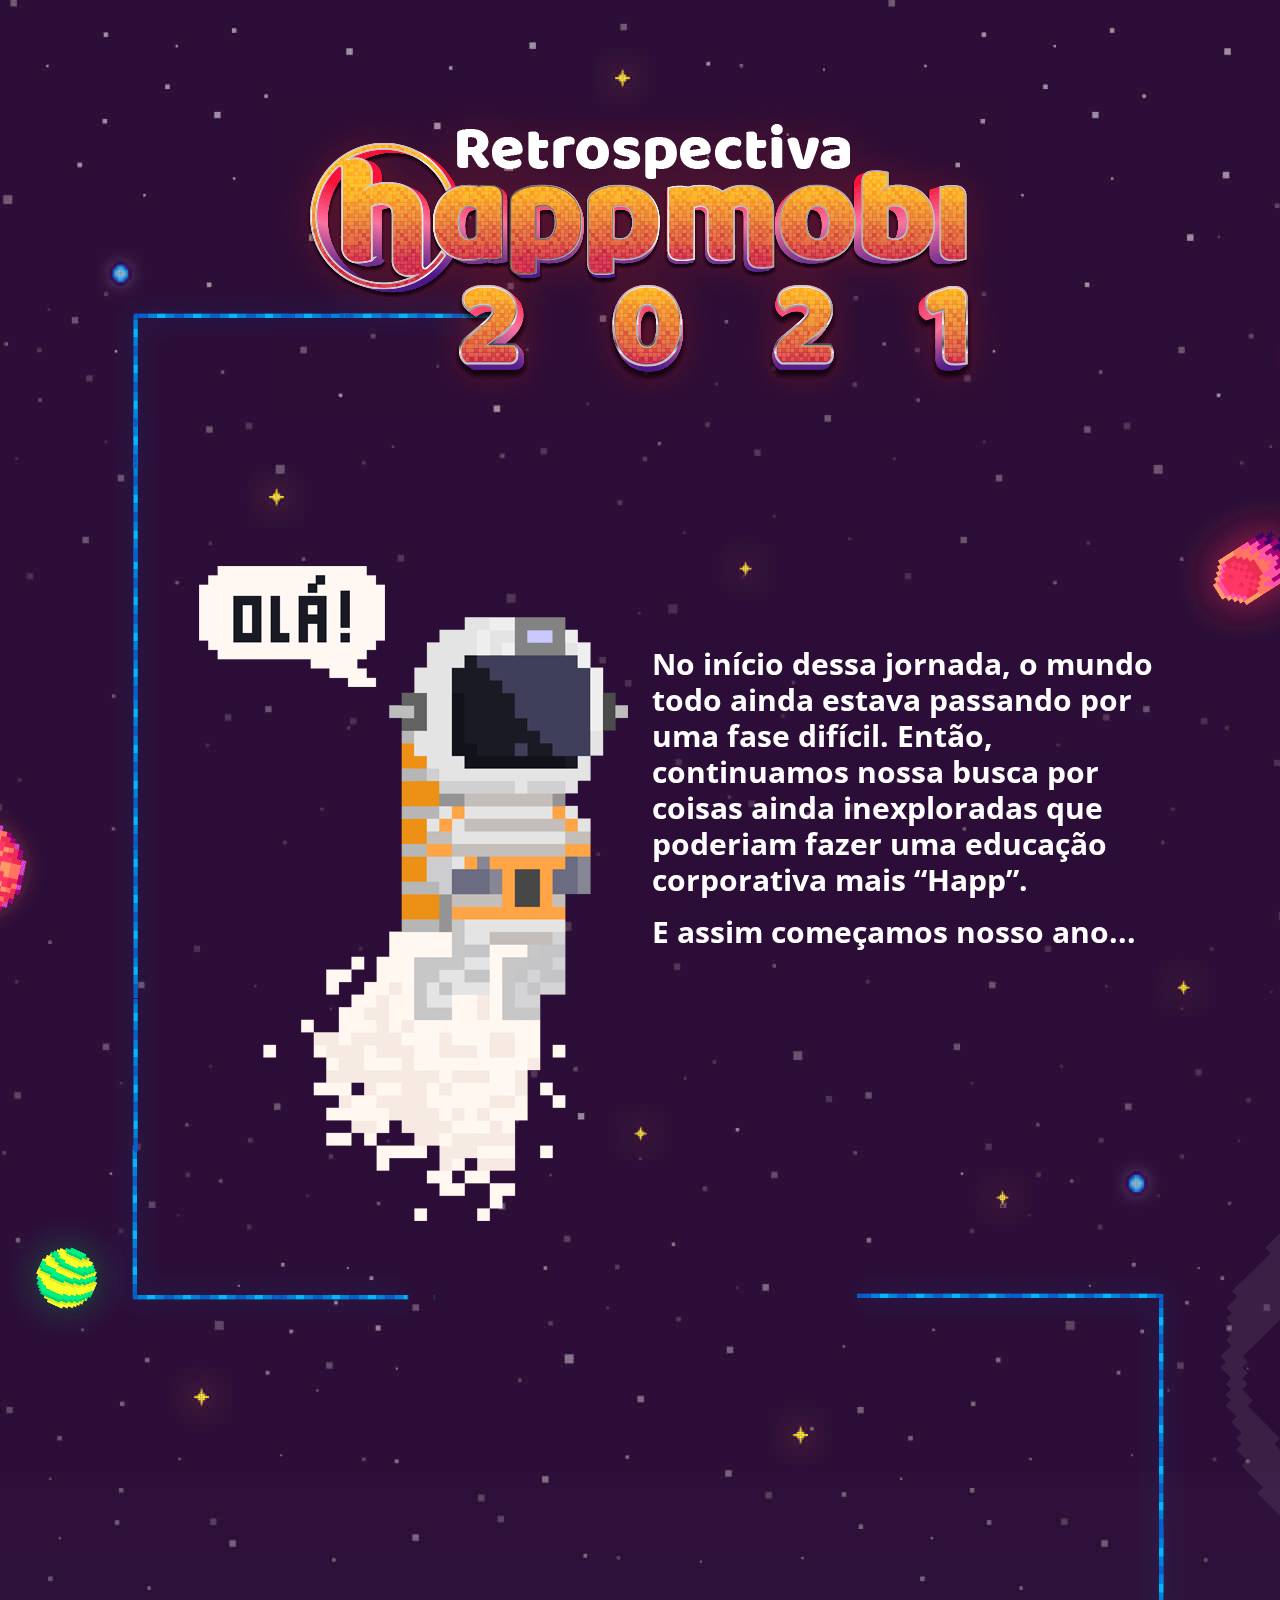
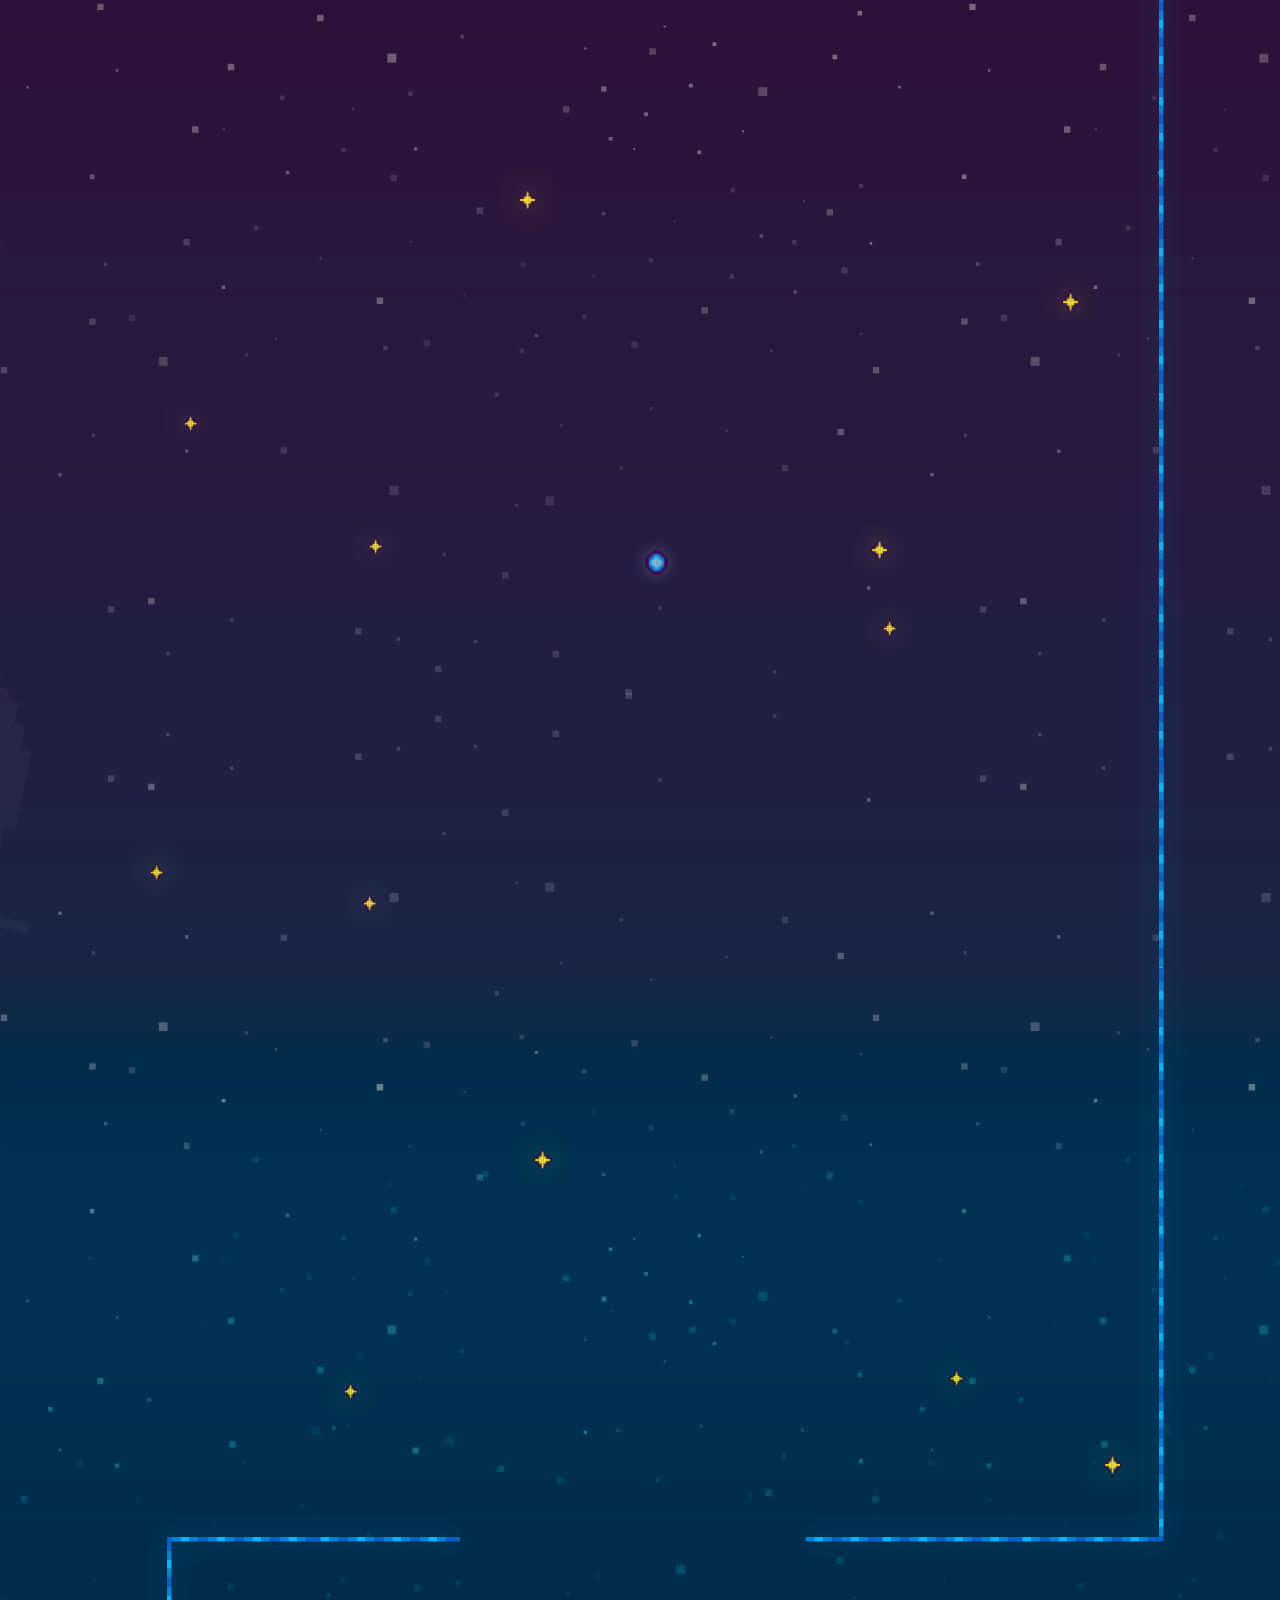
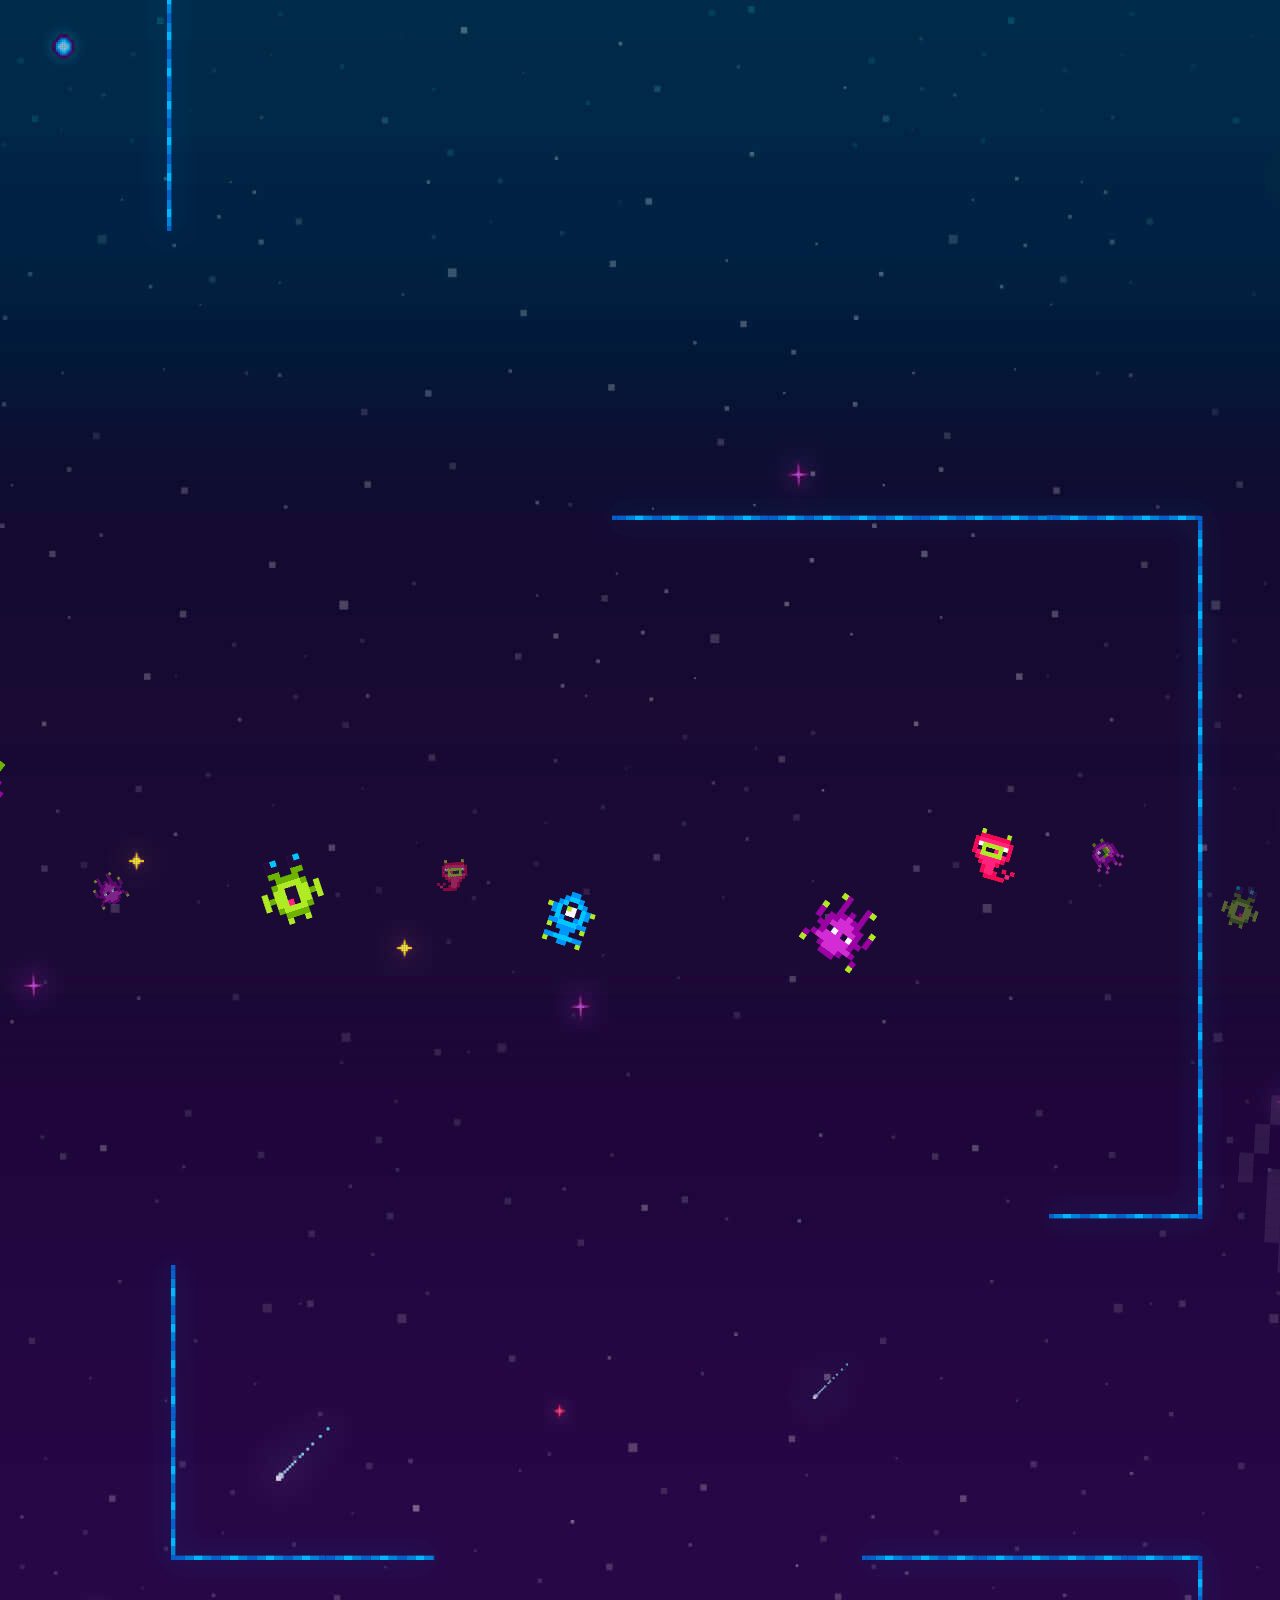
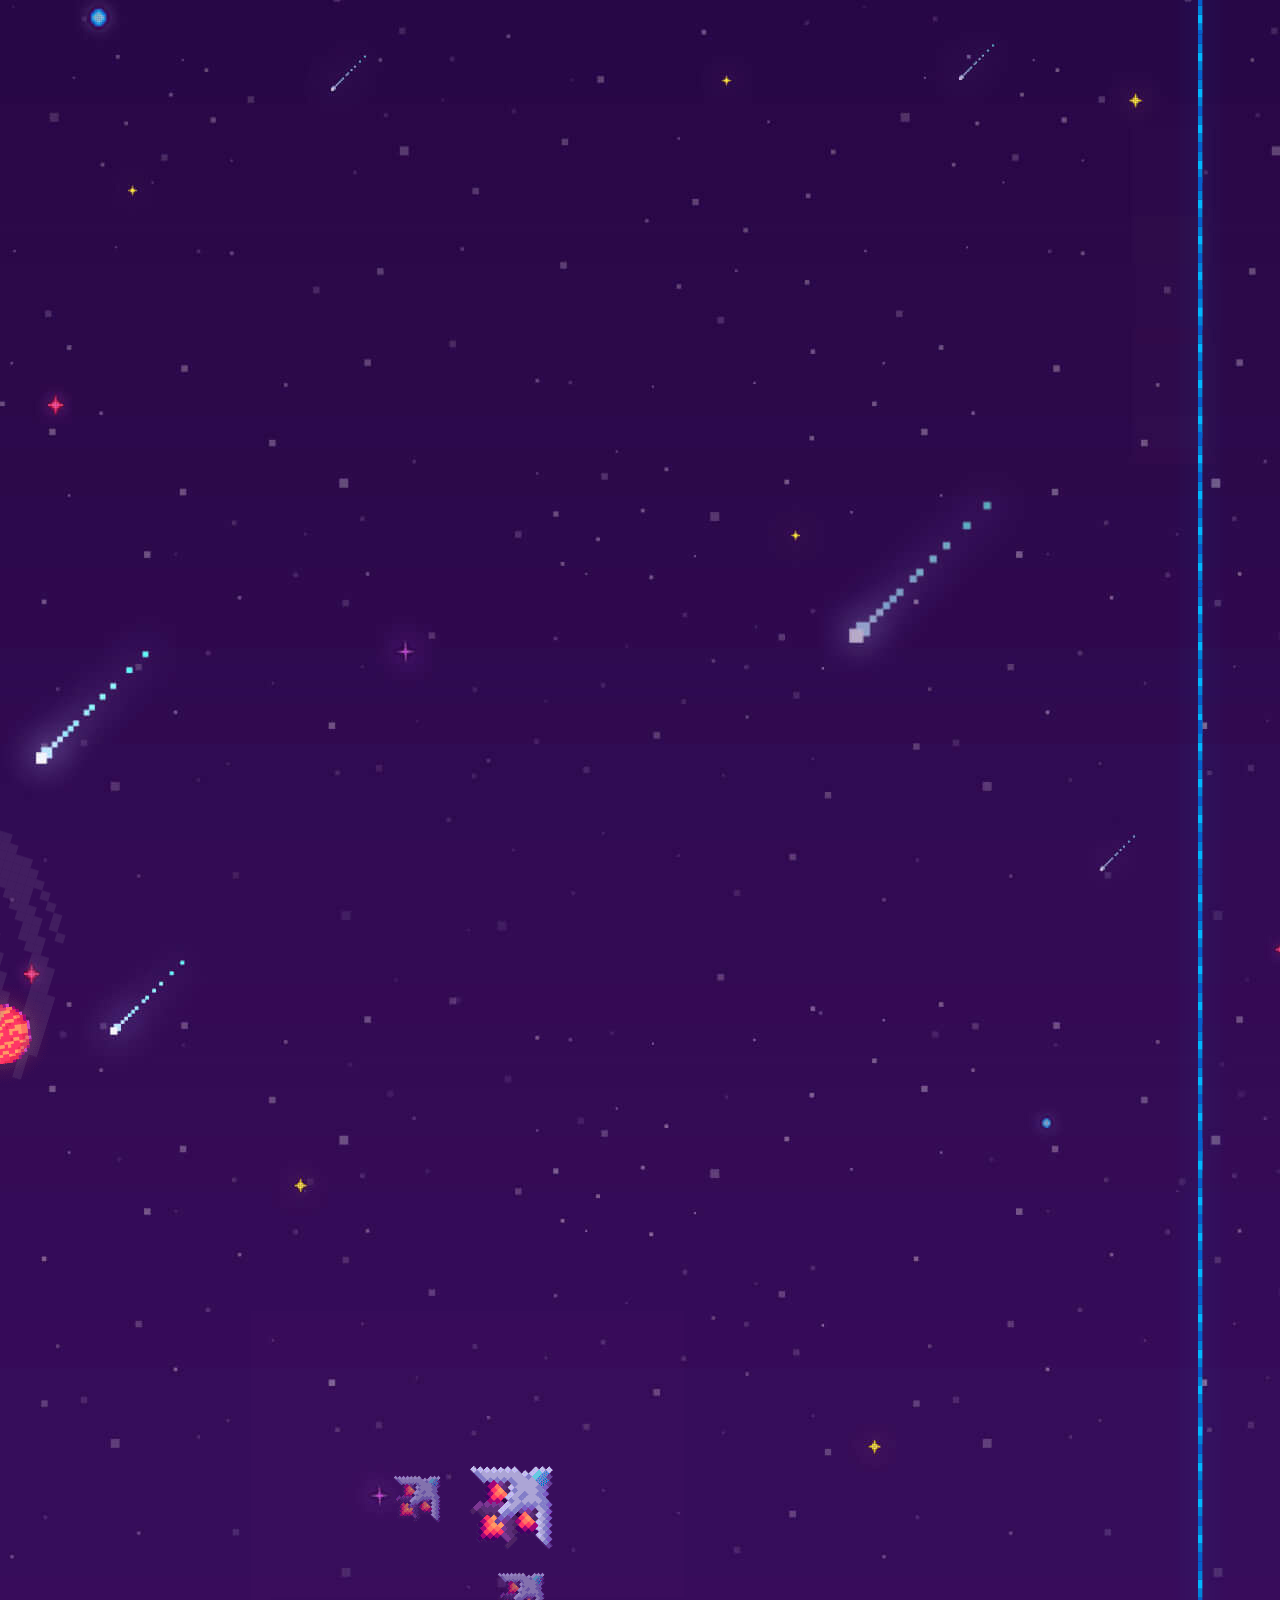
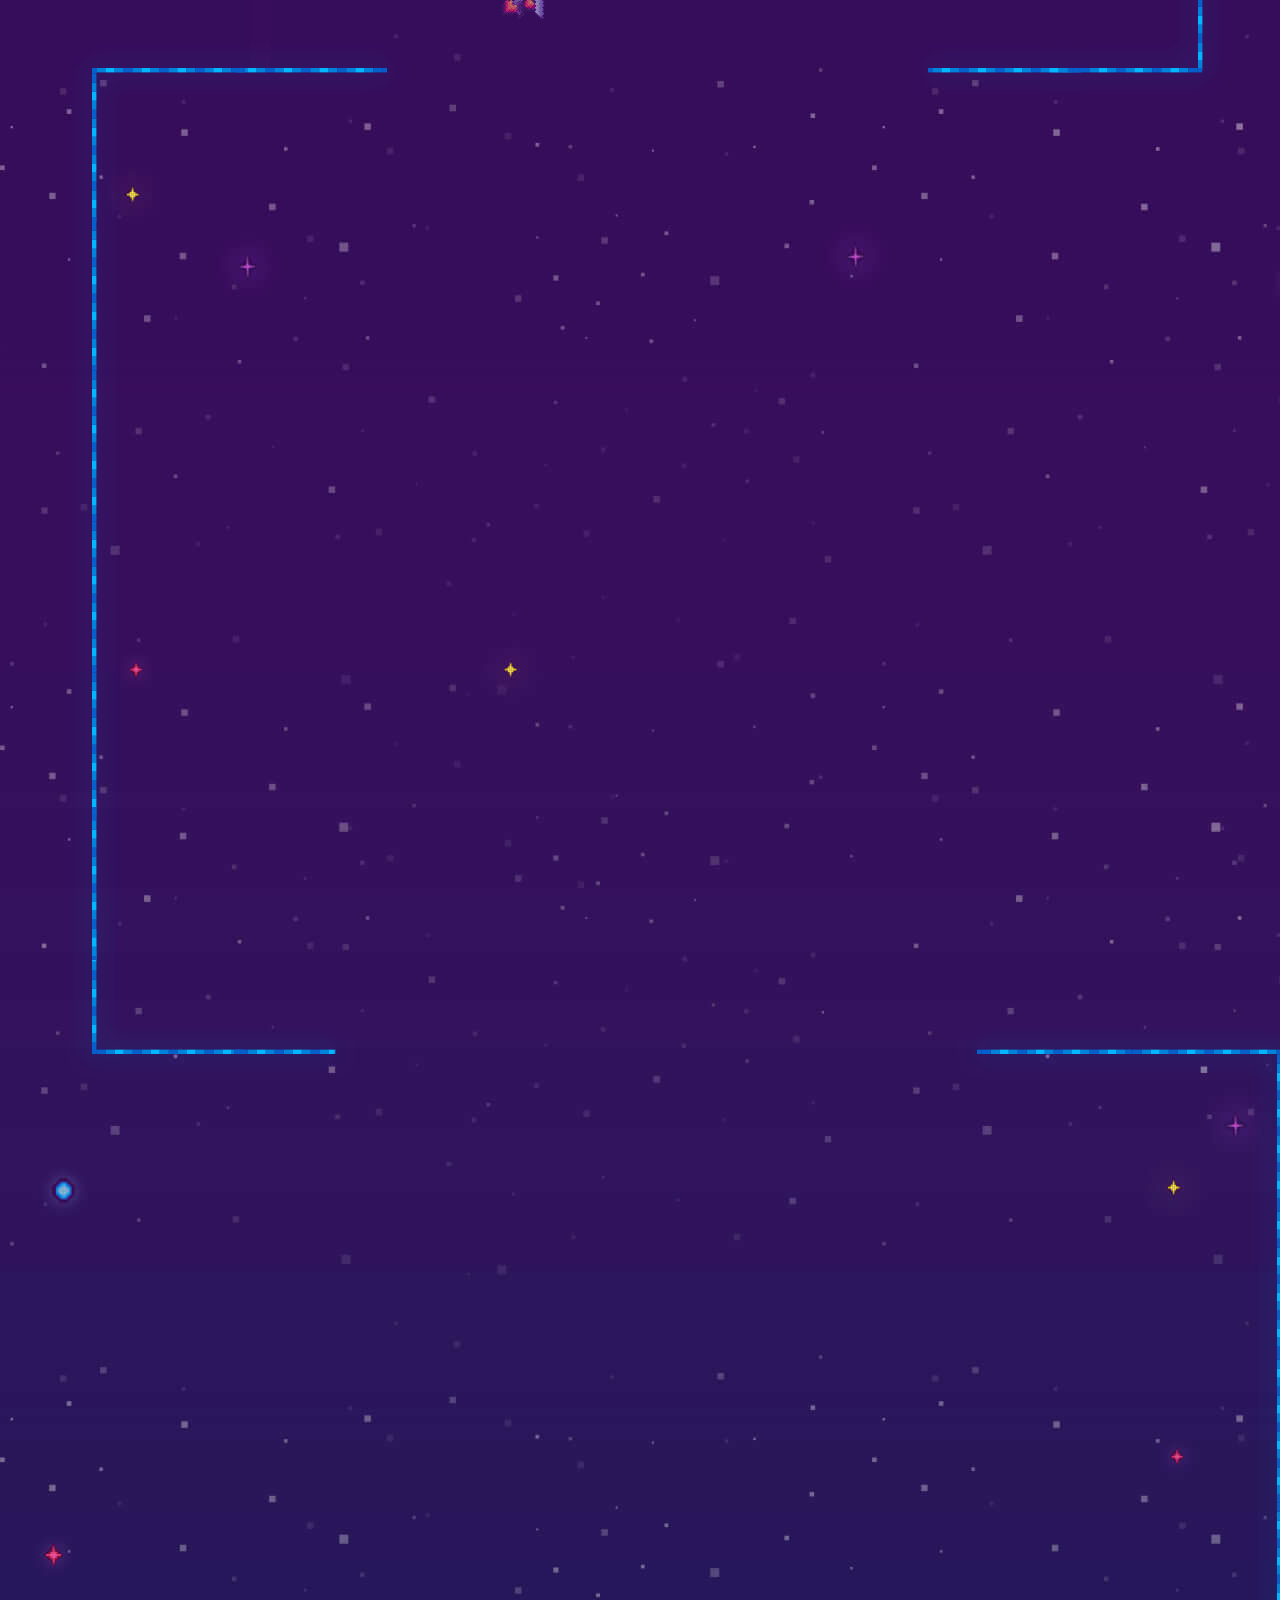
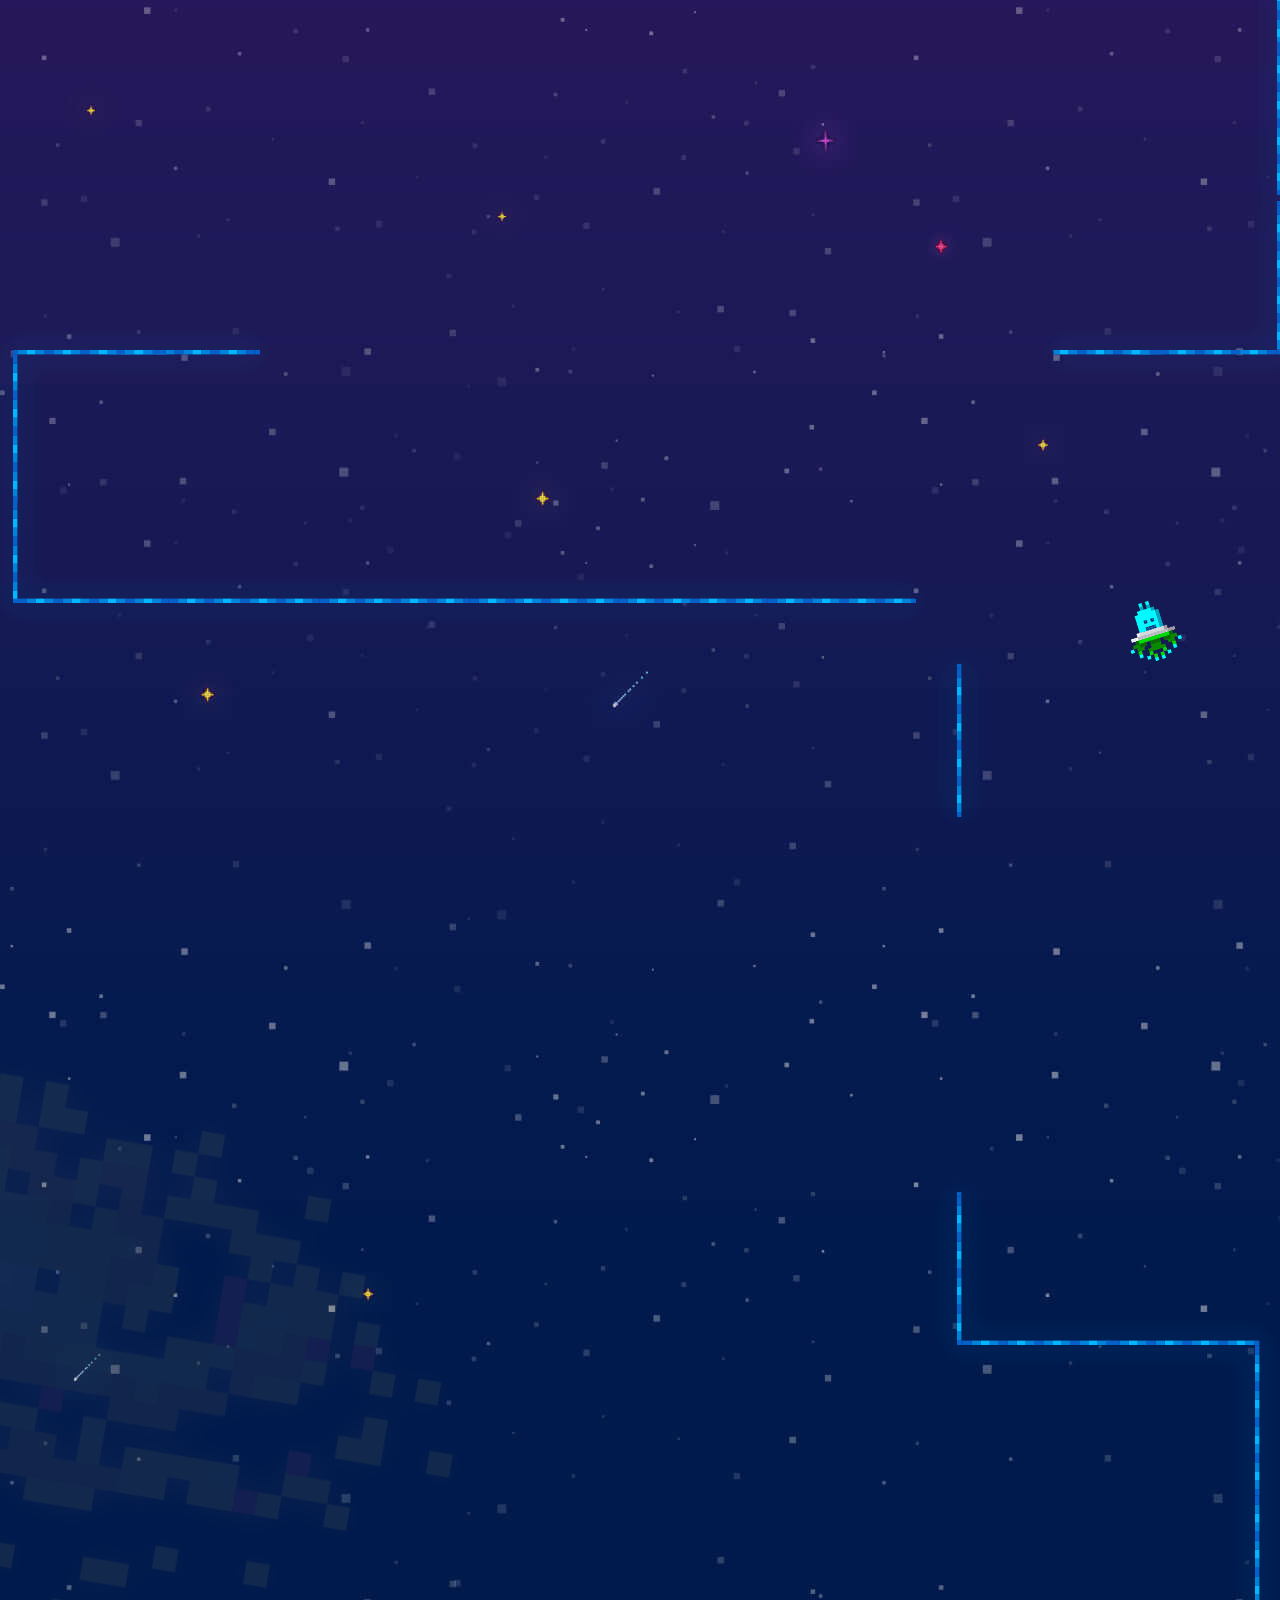
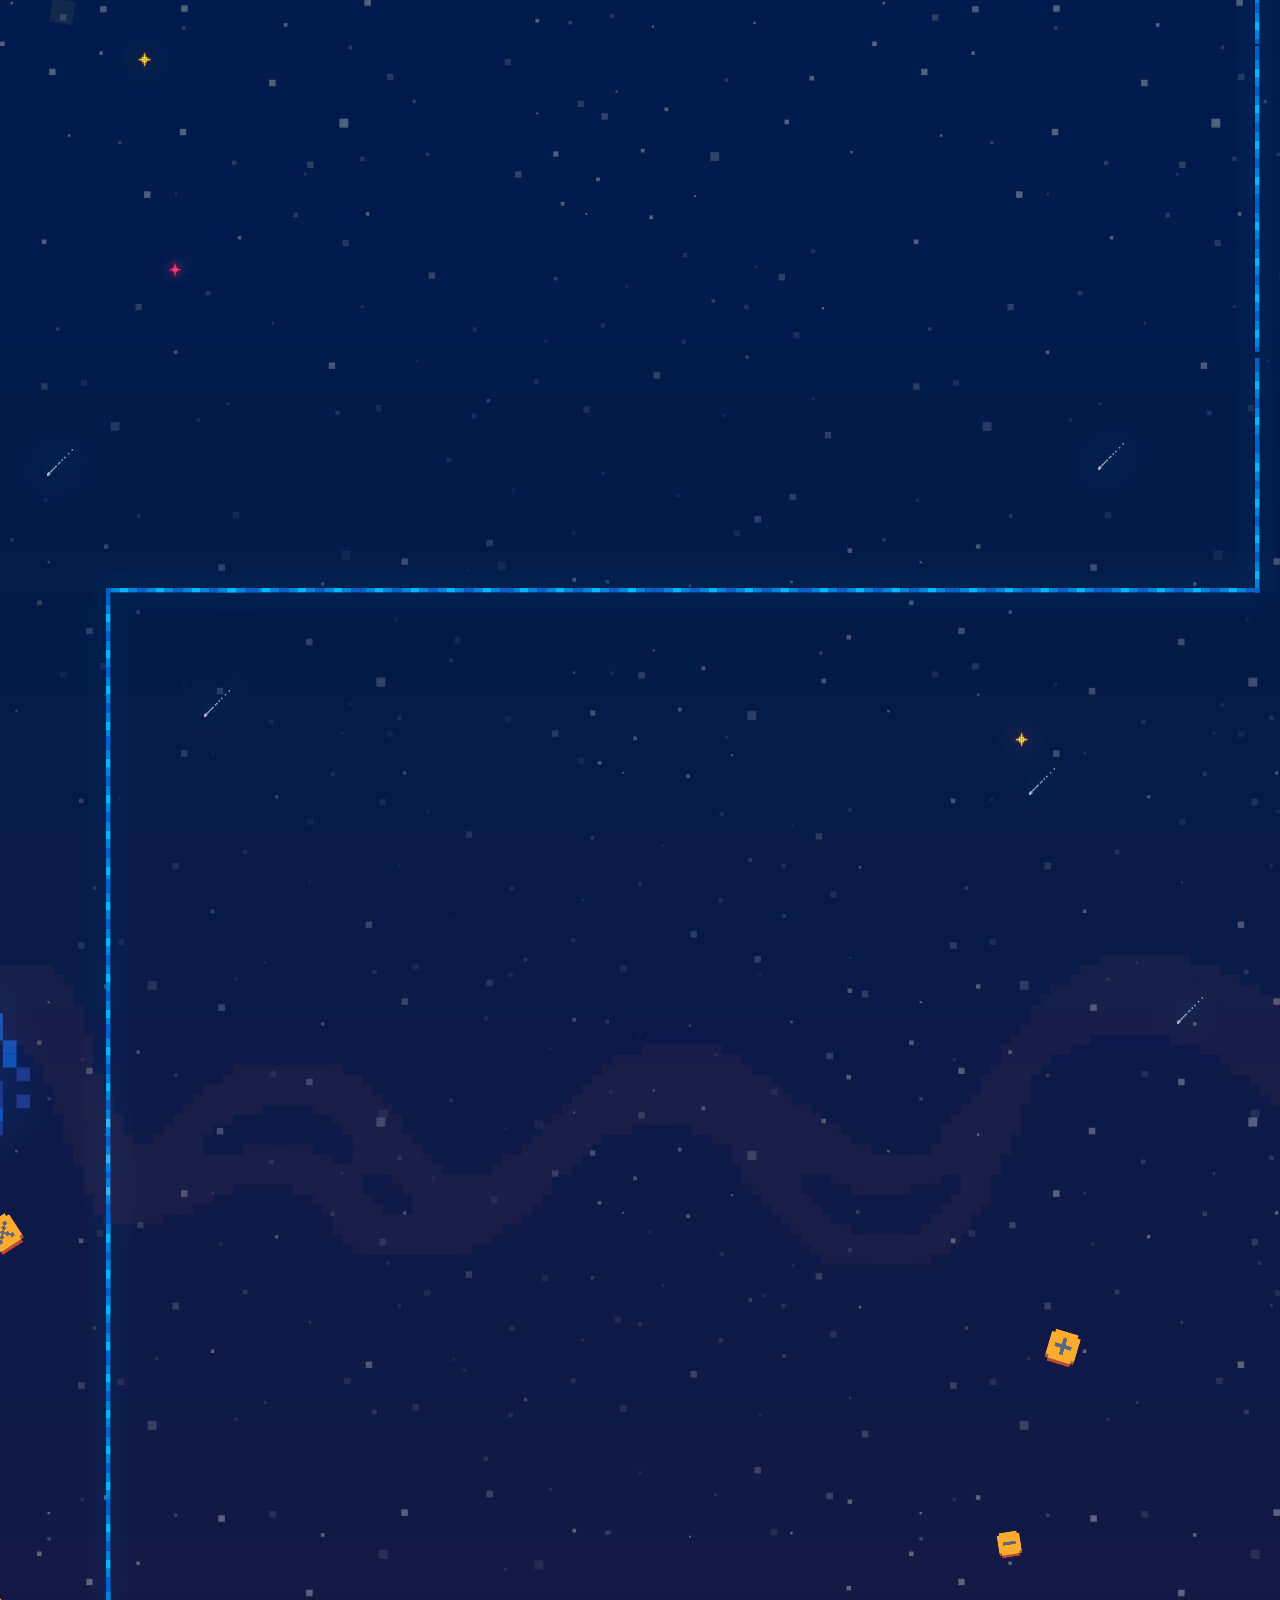
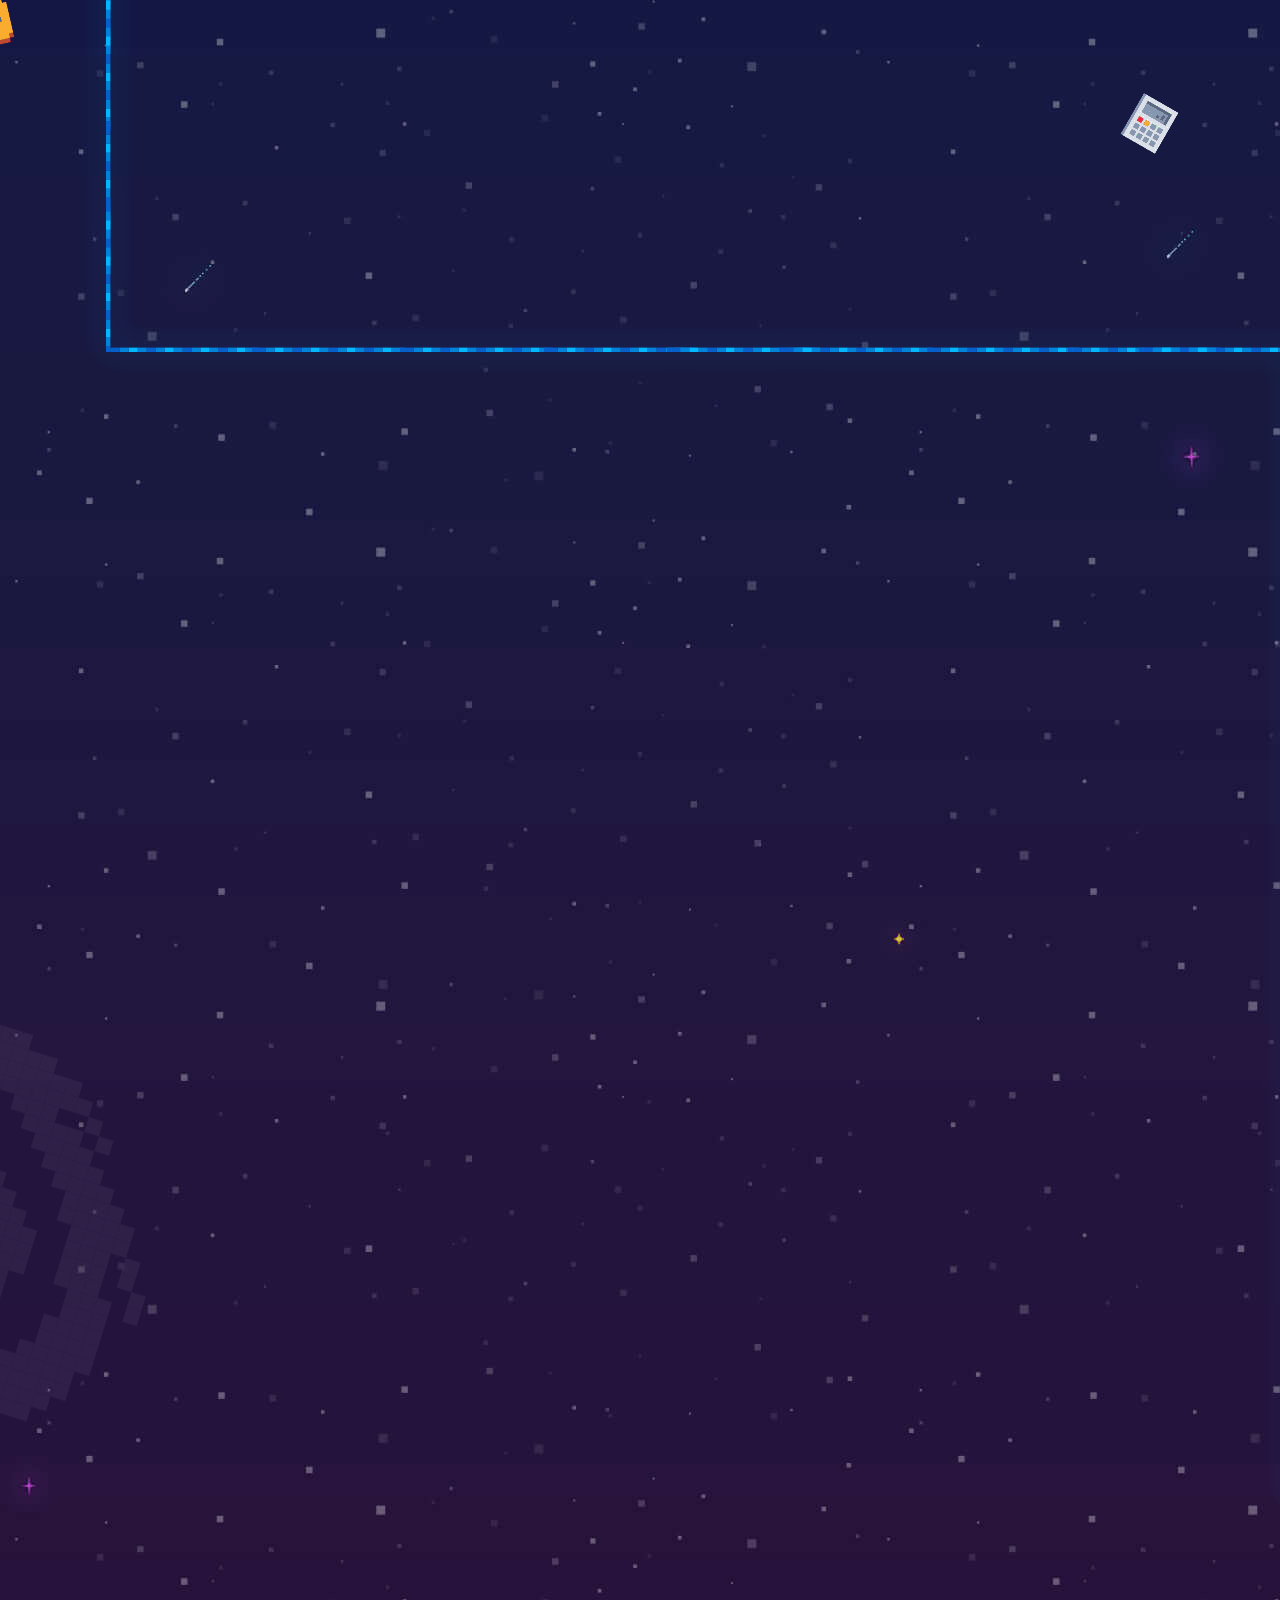
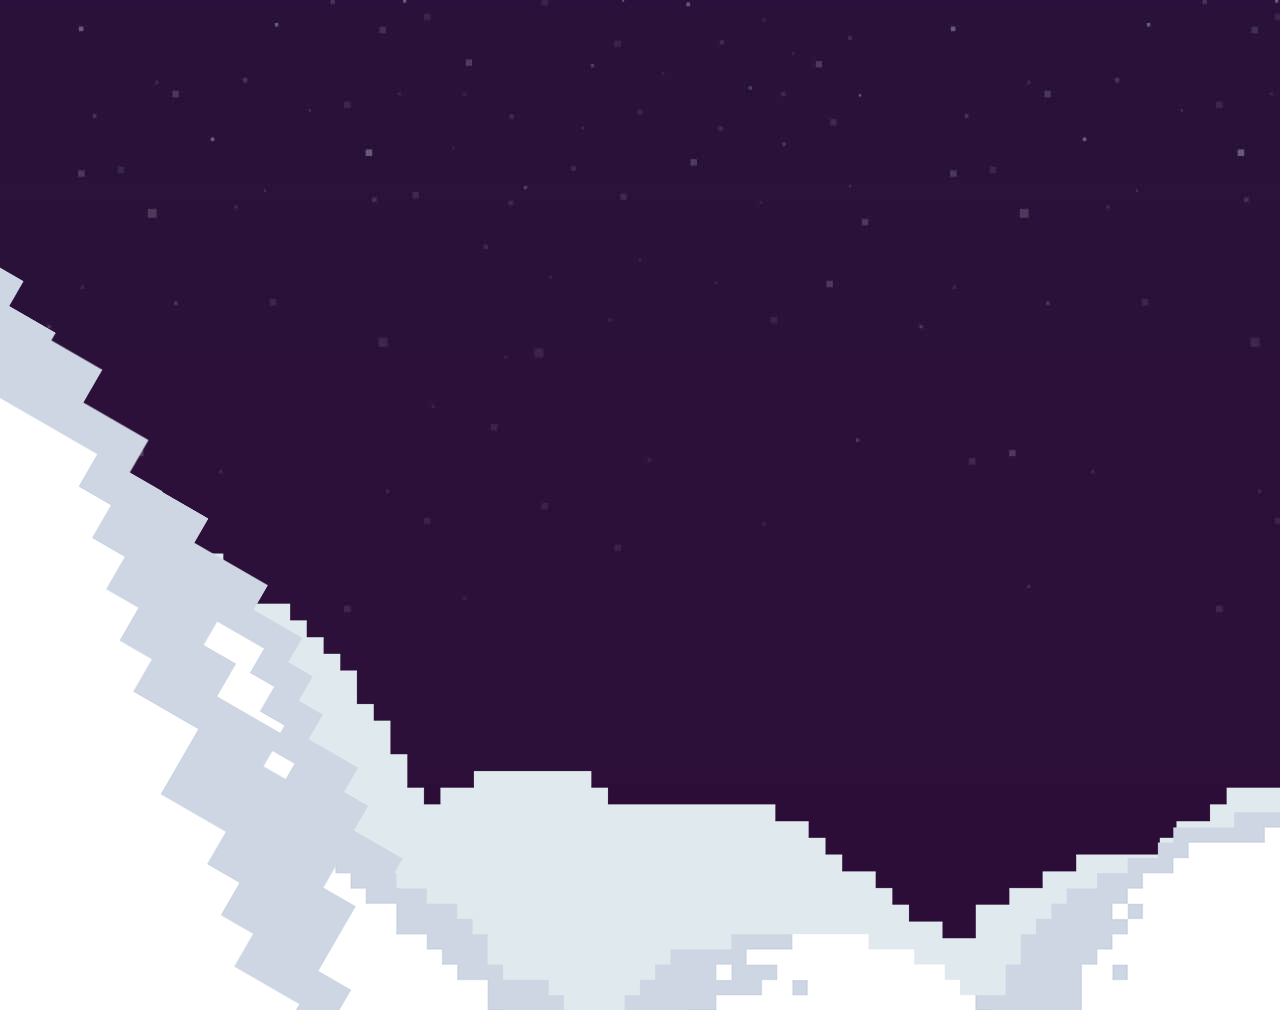
==== index.html @ 39e6ae3b "Finalizadas animações desktop" ====
<!DOCTYPE html>
<html lang="pt-br">

    <head>
        <meta charset="UTF-8">
        <meta http-equiv="X-UA-Compatible" content="IE=edge">
        <meta name="viewport" content="width=device-width, initial-scale=1.0">
        <title>Happmobi - Retrospectiva 2011</title>
        <link rel="preconnect" href="https://fonts.googleapis.com">
        <link rel="preconnect" href="https://fonts.gstatic.com" crossorigin>
        <link
            href="https://fonts.googleapis.com/css2?family=Baloo+2:wght@400;500;600;700&family=Open+Sans:wght@300;400;500;700&display=swap"
            rel="stylesheet">
        <link rel="stylesheet" href="fonts/stylesheet.css">
        <link rel="stylesheet" href="vendors/boostrap/bootstrap.min.css">
        <link rel="stylesheet" href="styles/retrospectiva-2021.css">
    </head>

    <body>
        <div class="retro-2021-wrapper">

            <div class="parallax-images">
                <div class="bgs bg-1">
                    <img src="img/retro-2021/bg-small-planets.png" alt="" />
                </div>
                <div class="bgs bg-2">
                    <img src="img/retro-2021/bg-espirais.png" alt="" />
                </div>
            </div>

            <div class="timeline-wrapper">
                <img src=" img/retro-2021/timeline.png" alt="">
            </div>

            <div class="retro-2021-content-line intro">
                <div class="retro-2021-content-line-inner">
                    <h1 class="logo">
                        <img src="img/retro-2021/logo-retrospectiva-2021.png" alt="Happmobi - Retrospectiva 2021">
                        <div class="intro-text text-center">
                            <p class="retro text-uppercase">Pressione start</p>
                            <p class="retro text-uppercase">(ou só role a tela mesmo)</p>
                        </div>
                    </h1>
                    <div class="container">
                        <div class="row">
                            <div class="col-6 d-flex justify-content-end">
                                <div class="image-wrapper">
                                    <img src="img/retro-2021/astronauta-intro.png" alt="">
                                </div>
                            </div>
                            <div class="col-6">
                                <div class="text-content">
                                    <p>No início dessa jornada, o mundo todo ainda estava passando por uma fase difícil.
                                        Então,
                                        continuamos nossa busca por coisas ainda inexploradas que poderiam fazer uma
                                        educação
                                        corporativa mais “Happ”.</p>

                                    <p>E assim começamos nosso ano...</p>
                                </div>
                            </div>
                        </div>
                    </div>
                </div>
            </div>

            <div class="retro-2021-content-line marco">
                <div class="retro-2021-content-line-inner">
                    <img src="img/retro-2021/titulo-marco.png" alt="" class="mx-auto titulo-mes">
                    <div class="container">
                        <div class="row">
                            <div class="col-6 order-xl-1">
                                <div class="image-wrapper">
                                    <img src="img/retro-2021/astronauta-marco.png" alt="">
                                </div>
                            </div>
                            <div class="col-6">
                                <div class="text-content">
                                    <p>Em março, a nossa líder feminina fez jus à nossa batalha de semear conhecimento!
                                        E
                                        adivinha? Sim! Denise Yumi apareceu no especial “Mês das mulheres”, da Forbes,
                                        no
                                        setor de educação!</p>
                                    <img src="img/retro-2021/forbes.png" alt="">
                                </div>
                            </div>
                        </div>
                    </div>
                </div>
            </div>
            <div class="retro-2021-content-line divider-nuvens">
                <div class="nuvens-wrapper">
                    <img src="img/retro-2021/divider-nuvens.png" alt="" class="nuvens">
                    <img src="img/retro-2021/chuva.png" alt="" class="chuva">
                </div>
            </div>

            <div class="retro-2021-content-line marco-fim">
                <div class="retro-2021-content-line-inner">
                    <div class="text-content">
                        <p class="retro text-uppercase">E olha só... Depois das águas de março fechando o verão! Os
                            outros
                            meses só prometeram <span class="highlight">coisas
                                boas</span> para nós...
                        </p>
                    </div>
                </div>
                <div class="d-flex align-items-center">
                    <img src="img/retro-2021/saturno.png" alt="" class="saturno">
                    <img src="img/retro-2021/foguete-verde.png" alt="" class="foguete">
                </div>
            </div>

            <div class="retro-2021-content-line maio">
                <div class="retro-2021-content-line-inner">
                    <img src="img/retro-2021/titulo-maio.png" class="mx-auto titulo titulo-mes" alt="">
                    <div class="container">
                        <div class="row d-flex align-items-center mb-5">
                            <div class="col-6">
                                <div class="image-wrapper">
                                    <img src="img/retro-2021/computador-maio.png" alt="">
                                </div>
                            </div>
                            <div class="col-6">
                                <div class="text-content">
                                    <p>Em maio ganhamos um super bônus, ao sermos mencionadas no novo mapeamento de
                                        edtechs
                                        brasileiras.
                                    </p>
                                </div>
                            </div>
                            <div class="col-12 ">
                                <div class="text-content last">
                                    <img src="img/retro-2021/alien-vermelho.gif" alt="" class="alien-vermelho">
                                    <p class="retro text-uppercase">Passamos por alguns desafios, mas para nós da
                                        happmobi, <span class="highlight">em time tudo é
                                            possível!</span>
                                    </p>
                                    <p>A gente quer sempre subir grandes Levels e transmitir aprendizado para
                                        dar oportunidade a outras pessoas de <span class="highlight">“uparem” suas
                                            carreiras</span>.</p>
                                </div>
                            </div>
                        </div>
                    </div>
                </div>
            </div>

            <div class="retro-2021-content-line level-up">
                <div class="retro-2021-content-line-inner">
                    <img src="img/retro-2021/titulo-level-up.png" al class="mx-auto titulo">
                </div>
            </div>

            <div class="retro-2021-content-line julho">
                <div class="retro-2021-content-line-inner">
                    <img src="img/retro-2021/titulo-julho.png" alt="" class="mx-auto titulo-mes">
                    <div class="row d-flex">
                        <div class="col-6">
                            <div class="computador-wrapper computador-julho-wrapper image-wrapper">
                                <img src="img/retro-2021/computador-julho.gif" alt="" class="computador">
                            </div>
                        </div>
                        <div class="col-6">
                            <div class="text-content">
                                <p>E por falar em transmitir aprendizado... Ao longo da “Missão 2021”, tivemos <span
                                        class="highlight">176 mil
                                        alunos únicos</span>, que dedicaram mais de <span class="highlight">540
                                        mil</span>
                                    horas para o seu desenvolvimento
                                    profissional.
                                </p>
                            </div>
                        </div>
                    </div>
                </div>
            </div>

            <div class="retro-2021-content-line-inner happmobi-pearson">
                <div class="retro-2021-content-line-inner">
                    <div class="image-wrapper">
                        <img src="img/retro-2021/happmobi-pearson.png" alt="" class="mx-auto">
                    </div>
                    <div class="text-content">
                        <p class="text-center">Em julho, fechamos uma <span class="highlight">Mega Parceria com a
                                Pearson</span>
                            e começamos a navegar por mares ainda não explorados!
                            Top né? Mas, a nossa viagem não para por aí!
                        </p>
                    </div>
                </div>
            </div>

            <div class="retro-2021-content-line divider-astronauta d-flex justify-content-between align-items-center">
                <img src="img/retro-2021/saturno-lilas.png" alt="" class="planeta">
                <img src="img/retro-2021/astronauta-baleia.png" alt="" class="astronauta">
            </div>

            <div class="retro-2021-content-line agosto">
                <div class="retro-2021-content-line-inner">
                    <img src="img/retro-2021/titulo-agosto.png" alt="" class="mx-auto titulo titulo-mes">
                    <div class="row">
                        <div class="col-6 order-xl-1">
                            <div class="computador-wrapper image-wrapper">
                                <img src="img/retro-2021/computador-agosto.gif" alt="">
                            </div>
                        </div>
                        <div class="col-6">
                            <div class="text-content">
                                <p>Mapeamento concluído com sucesso!</p>
                                <p>Em agosto, fomos listadas na <span class="highlight">Startup Scanner</span>, pela
                                    Liga Ventures e PWC, na categoria
                                    <span class="highlight">Educação Corporativa!</span>
                                </p>
                            </div>
                        </div>
                    </div>
                </div>
            </div>

            <div class="retro-2021-content-line divider-asteroids">
                <img src="img/retro-2021/divider-asteroids.gif" alt="" class="mx-auto">
            </div>

            <div class="retro-2021-content-line outubro">
                <div class="retro-2021-content-line-inner">
                    <div class="container">
                        <img src="img/retro-2021/titulo-outubro.png" alt="" class="mx-auto titulo-mes">
                        <div class="row">
                            <div class="col-6">
                                <div class="image-wrapper">
                                    <img src="img/retro-2021/trofeu-happmobi.png" alt="">
                                </div>
                            </div>
                            <div class="col-6">
                                <div class="text-content">
                                    <p>Reconhecimento é sempre bom, né?
                                        Principalmente para nós, que gostamos tanto de inovar quando o assunto é
                                        conhecimento...</p>
                                    <p>Ganhamos o prêmio <span class="highlight">TOP1</span>, como a mais bem colocada
                                        no
                                        <span class="highlight">Ranking 100 Open Startups, entre
                                            as edtechs!</span>
                                    </p>
                                </div>
                            </div>
                        </div>
                    </div>
                </div>
            </div>

            <div class="retro-2021-content-line novembro">
                <div class="retro-2021-content-line-inner">
                    <img src="img/retro-2021/titulo-novembro.png" alt="" class="mx-auto titulo titulo-mes">
                    <div class="row d-flex align-items-center">
                        <div class="col-6 order-xl-1">
                            <div class="image-wrapper">
                                <img src="img/retro-2021/web-summit.gif" alt="" class="full">
                            </div>
                        </div>
                        <div class="col-6">
                            <div class="text-content">
                                <p>E aproveitando que estávamos
                                    no céu (ou na galáxia, rs) com
                                    tantas conquistas...
                                    Já pegamos um voo direto
                                    para Portugal.</p>
                                <p>E participamos do
                                    <span class="highlight">WebSummit</span>, em novembro.
                                </p>
                            </div>
                        </div>
                    </div>
                </div>
            </div>

            <div class="retro-2021-content-line conclusoes">
                <div class="retro-2021-content-line-inner">
                    <div class="row">
                        <div class="col-12 text-center mb-4">
                            <div class="text-content">
                                <p>Antes de terminar o ano, nos transformamos no “Megazord” do mundo das edtechs e
                                    atingimos quase <span class="highlight">2 milhões de treinamentos concluídos no Happ
                                        Learning</span>, o nosso LMS.</p>
                            </div>
                        </div>
                        <div class="col-12">
                            <div class="image-wrapper">
                                <img src="img/retro-2021/conclusoes.gif" alt="" class="mx-auto">
                            </div>
                        </div>
                    </div>
                </div>
            </div>

            <div class="retro-2021-content-line numeros">
                <div class="retro-2021-content-line-inner">
                    <div class="row">
                        <div class="col-8">
                            <div class="text-content">
                                <p>E já que estamos falando de números, <br>
                                    já pega a calculadora!</p>
                                <p>Entregamos:</p>
                                <div class="numeros-wrapper retro">
                                    <div class="item">
                                        <span class="label">Telas</span>
                                        <span class="divider"></span>
                                        <span class="number" data-contador data-valor-inicial="0"
                                            data-valor-final="10363">0</span>
                                    </div>
                                    <div class="item">
                                        <span class="label">Roteiros</span>
                                        <span class="divider"></span>
                                        <span class="number" data-contador data-valor-inicial="0"
                                            data-valor-final="768">0</span>
                                    </div>
                                    <div class="item">
                                        <span class="label">SCORMS</span>
                                        <span class="divider"></span>
                                        <span class="number" data-contador data-valor-inicial="0"
                                            data-valor-final="404">0</span>
                                    </div>
                                </div>
                                <p>Tudo customizado, com a carinha dos nossos clientes
                                    e o DNA da Happmobi!</p>
                            </div>
                        </div>
                    </div>
                </div>
            </div>

            <div class="retro-2021-content-line habilita">
                <div class="retro-2021-content-line-inner">
                    <div class="container">
                        <div class="row">
                            <div class="col-6">
                                <div class="image-wrapper">
                                    <img src="img/retro-2021/estrela.png" alt="" class="mx-auto">
                                </div>
                            </div>
                            <div class="col-6">
                                <div class="text-content">
                                    <p>Na verdade, temos mais uma
                                        grande conquista.
                                    </p>
                                    <p>
                                        Talvez a maior do ano:
                                    </p>
                                </div>
                                <div class="image-wrapper">
                                    <img src="img/retro-2021/logo-habilita.png" alt="">
                                </div>
                            </div>
                            <div class="col-12">
                                <div class="text-content">
                                    <p>Esse Programa marcou o nosso ano como um <span class="highlight">grande
                                            propósito...</span>
                                        E com uma frase que marcou nosso peito.
                                    </p>
                                </div>
                            </div>
                        </div>
                    </div>
                </div>
            </div>

            <div class="retro-2021-content-line loading-2022">
                <div class="retro-2021-content-line-inner">
                    <div class="image-wrapper">
                        <img src="img/retro-2021/robo-frase-final.gif" alt="" class="mx-auto">
                    </div>
                    <div class="text-content">
                        <p class="retro text-uppercase text-center my-5
                        ">Agora, seguiremos para uma nova fase!
                            Bora com a gente?
                        </p>
                    </div>
                    <div class="image-wrapper">
                        <img src="img/retro-2021/loading.png" alt="" class="loading">
                    </div>
                </div>
            </div>

            <div class="retro-2021-content-line footer">
                <img src="img/retro-2021/foguete-final.png" alt="" class="foguete-final">
                <img src="img/retro-2021/nuvens-rodape.png" alt="" class="mx-auto nuvens">
            </div>


            <script src="vendors/gsap/gsap.min.js"></script>
            <script src="vendors/gsap/ScrollTrigger.min.js"></script>
            <script src="https://cdnjs.cloudflare.com/ajax/libs/jquery/3.6.0/jquery.min.js"></script>
            <script src="vendors/waypoints/jquery.waypoints.min.js"></script>

            <script src="js/app.js"></script>

        </div>
    </body>

</html>
---- fonts/stylesheet.css ----
@font-face {
    font-family: 'Retro Gaming';
    src: url('RetroGaming.eot');
    src: url('RetroGaming.eot?#iefix') format('embedded-opentype'),
        url('RetroGaming.woff2') format('woff2'),
        url('RetroGaming.woff') format('woff'),
        url('RetroGaming.ttf') format('truetype'),
        url('RetroGaming.svg#RetroGaming') format('svg');
    font-weight: normal;
    font-style: normal;
    font-display: swap;
}
---- styles/retrospectiva-2021.css ----
* {
    margin: 0;
    padding: 0;
    -webkit-box-sizing: border-box;
    box-sizing: border-box;
}

body, html {
    height: 100%;
}

body {
    font-family: 'Open Sans', sans-serif;
    color: #fff;
    font-size: 30px;
    line-height: 1.2;
    font-weight: bold;
}

.retro-2021-wrapper {
    background: url(../img/retro-2021/bg-retrospectiva.jpg) no-repeat center 0;
    position: relative;
    overflow: hidden;
    overflow-x: hidden;
}

.retro-2021-wrapper img[src*=gif] {
    max-width: 100%;
}

.retro-2021-wrapper img[src*=gif].full {
    max-width: none;
}

.retro-2021-wrapper .parallax-images {
    max-width: 1920px;
    width: 100%;
    height: 100%;
    position: absolute;
    left: 50%;
    transform: translateX(-50%);
}

.retro-2021-wrapper img{
    max-width: none;
    display: block;
}

.retro-2021-wrapper .timeline-wrapper,
.retro-2021-wrapper .bgs {
    position: absolute;
    left: 50%;
    transform: translateX(-50%);
}

.retro-2021-wrapper .bgs  {
    width: 100%;
    max-width: 1920px;
    height: 100%;
}
.retro-2021-wrapper .bgs img {
    position: absolute;
    left: 0;
    top: 0;
    opacity: 0;
}

.retro-2021-wrapper .bg-1 {
    background: url(../img/retro-2021/bg-small-planets.png) no-repeat center 0;    
}

.retro-2021-wrapper .bg-2 {
    background: url(../img/retro-2021/bg-espirais.png) no-repeat center 0;
}


.retro-2021-wrapper .retro {
    font-family: 'Retro Gaming'; 
    font-weight: normal;
    font-style: normal;;
}

.retro-2021-wrapper .highlight {
    color: #ffb42c;
}

.retro-2021-content-line {
    position: relative;

}

.retro-2021-content-line-inner {
    max-width: 1080px;
    position: relative;
    margin-left: auto;
    margin-right: auto;    
}

.retro-2021-wrapper .intro {
    padding-top: 85px;
    height: 1250px;
}

.retro-2021-wrapper .intro .text-content {
    padding-top: 80px;
}

.retro-2021-wrapper .intro-text {
    text-align: center;
    margin-bottom: 40px;
    padding-left: 150px;
}

.retro-2021-wrapper .intro-text p:first-child {
    font-size: 48px;
    line-height: 1.2;
    color: #ffb42c;
}

.retro-2021-wrapper .intro-text p {
    font-size: 32px;
    margin-bottom: 0;
}

.retro-2021-wrapper .logo img {
    margin-left: auto;
    margin-right: auto;
    display: block;
    margin-bottom: 20px;
}

.retro-2021-wrapper .titulo-mes {
    position: relative;
    display: block;
}

.retro-2021-wrapper .marco {
    height: 735px;
}

.retro-2021-wrapper .marco .titulo-mes {
    margin-bottom: 60px;
}

.retro-2021-wrapper .marco .text-content {
    padding-top: 30px;
}

.retro-2021-wrapper .marco .text-content img {
    transform: translate(-35px, -35px);
}

.retro-2021-wrapper .marco-fim {
    height: 545px;
}

.retro-2021-wrapper .computador-wrapper {
    position: relative;
}

.retro-2021-wrapper .julho {
    height: 875px;
}

.retro-2021-wrapper .julho .text-content {
    padding: 60px 0 0 20px;
}

.retro-2021-wrapper .julho .titulo-mes {
    margin-bottom: 70px;
}

.retro-2021-wrapper .computador-julho-wrapper .computador {
    position: relative;
    z-index: 1;
}

.retro-2021-wrapper .computador-julho-wrapper .fogo {
    position: absolute;
    top: 100%;
}

.retro-2021-wrapper .computador-julho-wrapper .fogo-1 {
    left: 40px;
}

.retro-2021-wrapper .computador-julho-wrapper .fogo-2 {
    right: -40px;
}

.retro-2021-wrapper .divider-nuvens {
    height: 600px;
    margin-top: -75px;
}

.retro-2021-wrapper .nuvens-wrapper {
    position: relative;
}

.retro-2021-wrapper .nuvens {
    position: relative;
    z-index: 1;
}

.retro-2021-wrapper .chuva {
    position: absolute;
    left: 65px;
    top: 370px;
}

.retro-2021-wrapper .maio {
    height: 1240px;
}

.retro-2021-wrapper .maio .titulo {
    margin-bottom: 30px;
}

.retro-2021-wrapper .maio .text-content {
    position: relative;
}

.retro-2021-wrapper .maio .text-content.last p {
    margin-top: 50px;
}
.retro-2021-wrapper .maio .text-content.last p:last-child {
    margin-top: 280px;
}

.retro-2021-wrapper .maio .alien-vermelho {
    position: absolute;
    right: -93px;
    top: 0;
}

.retro-2021-wrapper .level-up {
    height: 375px;
}

.retro-2021-wrapper .happmobi-pearson {
   
    height:510px;
}

.retro-2021-wrapper .happmobi-pearson img {
    margin-bottom: 30px;
}

.retro-2021-wrapper .divider-astronauta {
    height: 695px;
    margin-top: -310px;
    margin-bottom: -55px;
}

.retro-2021-wrapper .agosto {
     height:820px;
}

.retro-2021-wrapper .agosto .text-content {
    padding: 50px 0 0 80px;
}

.retro-2021-wrapper .agosto .fogo {
    position: absolute;
    top: 100%;
    left: 50%;
    transform: translateX(-50%);
}

.retro-2021-wrapper .agosto .titulo {
    margin-bottom: 20px;
}

.retro-2021-wrapper .divider-asteroids {
    height: 160px;
}

.retro-2021-wrapper .outubro {
    height: 900px;
}

.retro-2021-wrapper .outubro .titulo-mes {
    padding-left: 25px;
}

.retro-2021-wrapper .outubro .text-content {
    padding-top: 50px;
}

.retro-2021-wrapper .novembro {
    height: 1140px;
}

.retro-2021-wrapper .novembro .titulo {
    margin-bottom: 100px;
}

.retro-2021-wrapper .novembro img {
    transform: translateX(10px);
}

.retro-2021-wrapper .novembro .text-content {
    padding-top: 50px;
}

.retro-2021-wrapper .conclusoes {
    height: 865px;
}

.retro-2021-wrapper .numeros {
    height: 620px;
}

.retro-2021-wrapper .numeros .text-content {
    padding-left: 70px;
}

.retro-2021-wrapper .numeros-wrapper {
    margin-top: 50px;
    margin-bottom: 100px;
    font-size: 40px;
}

.retro-2021-wrapper .numeros p:last-child {
    margin-bottom: 0;
}

.retro-2021-wrapper .habilita {
    height: 580px;
    padding-left: 120px;
}

.retro-2021-wrapper .habilita p:last-child {
    margin-top: 70px;
}

.retro-2021-wrapper  .loading-2022 {
    height: 1365px;
}

.retro-2021-wrapper  .loading-2022 .loading {
    transform: translateX(-50%);
    position: relative;
    left: 50%;
}

.retro-2021 .numeros-wrapper {
    width:  630px;
    font-size: 40px;    
}

.numeros-wrapper .item {
    display: flex;
    justify-content: space-between;
    text-transform: uppercase;
    color: #ffd800;
    position: relative;
}

.numeros-wrapper .item:not(:last-child) {
    margin-bottom: 20px;
}

.numeros-wrapper .number {
    min-width: 160px;
}

.numeros-wrapper .divider {
    position: relative;
    flex: 1;
    display: flex;
    margin: 0 5px;
}

.numeros-wrapper .divider:after {
    content: "";
    height: 7px;
    width: 100%;
    background: url(../img/retro-2021/dot.png) repeat-x 0 0;
    position: absolute;
    bottom: 16px;    
}

.retro-2021-wrapper .footer {
    height: 975px;
    display: flex;
    align-items: flex-end;
    margin-bottom: 0;
}
.retro-2021-wrapper .footer .foguete-final {
    position: absolute;
    bottom: 0;
    left: 50%;
    transform: translateX(-50%);
}
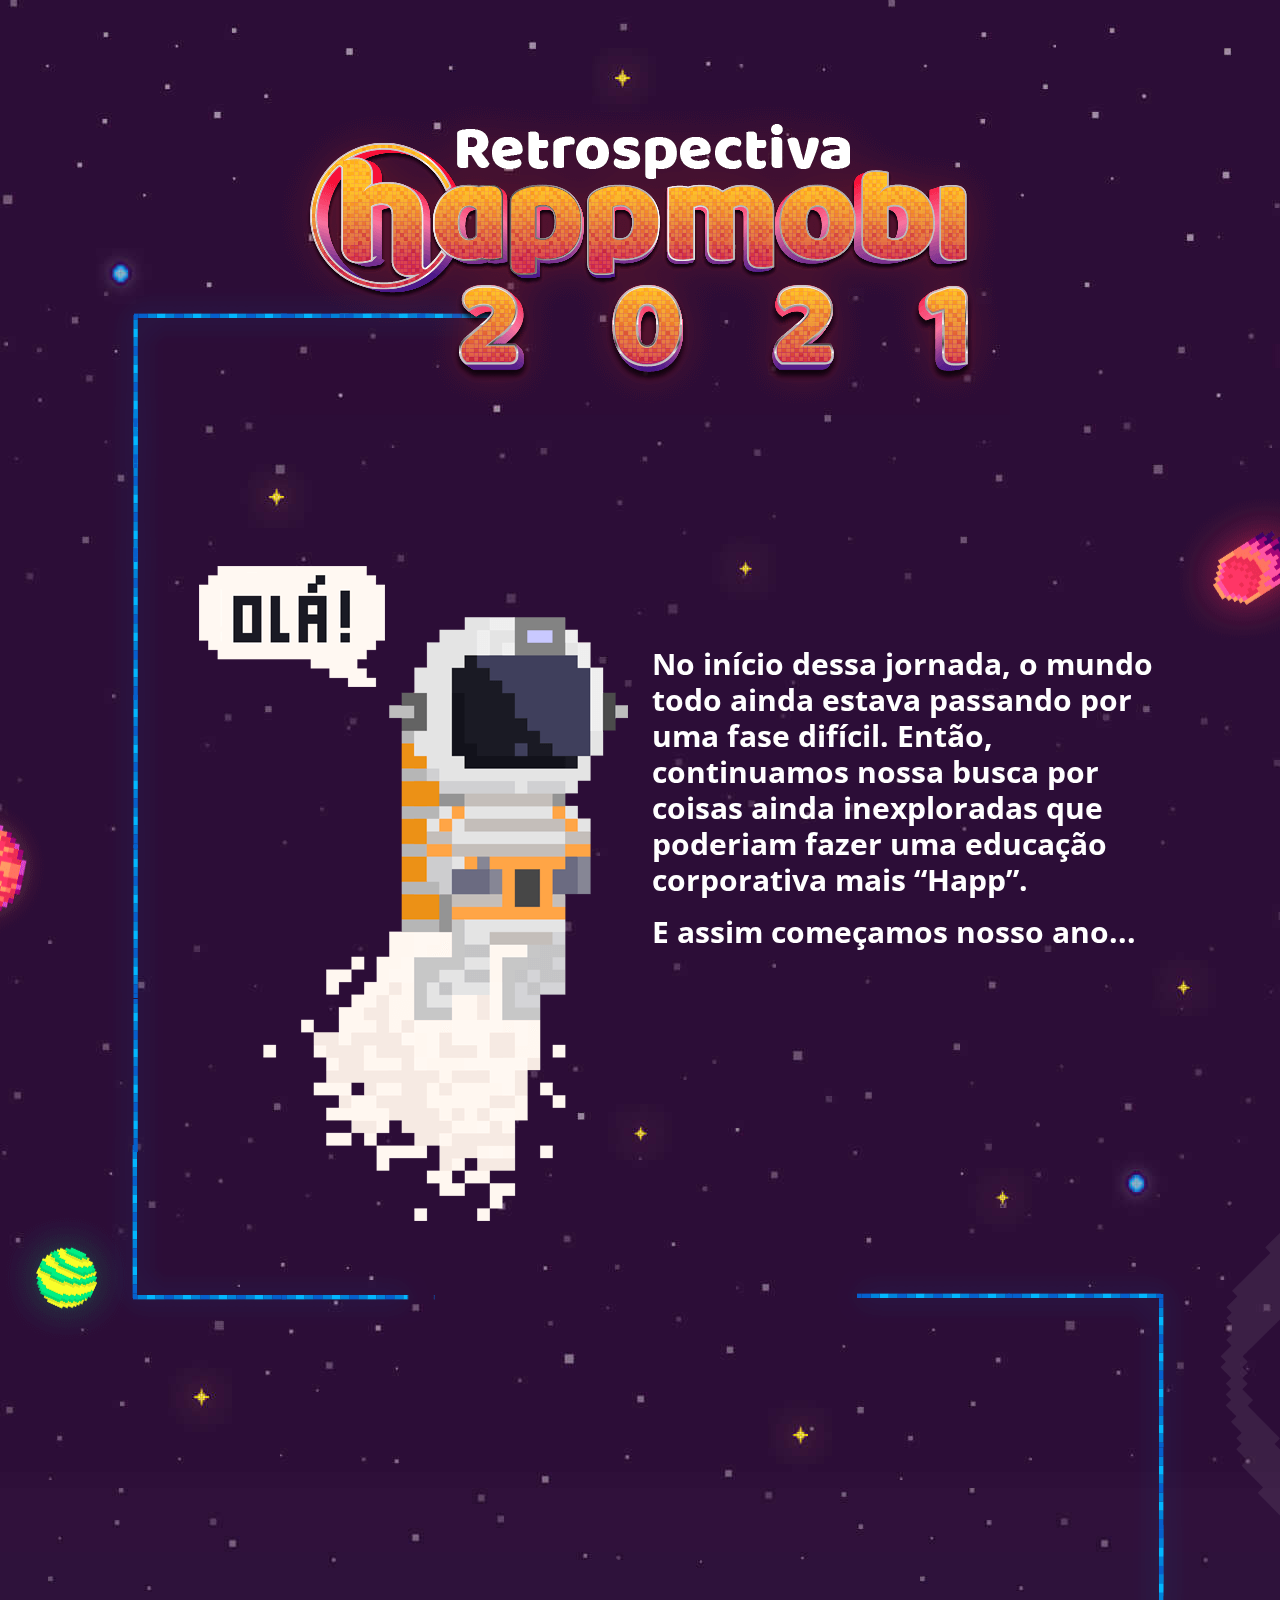
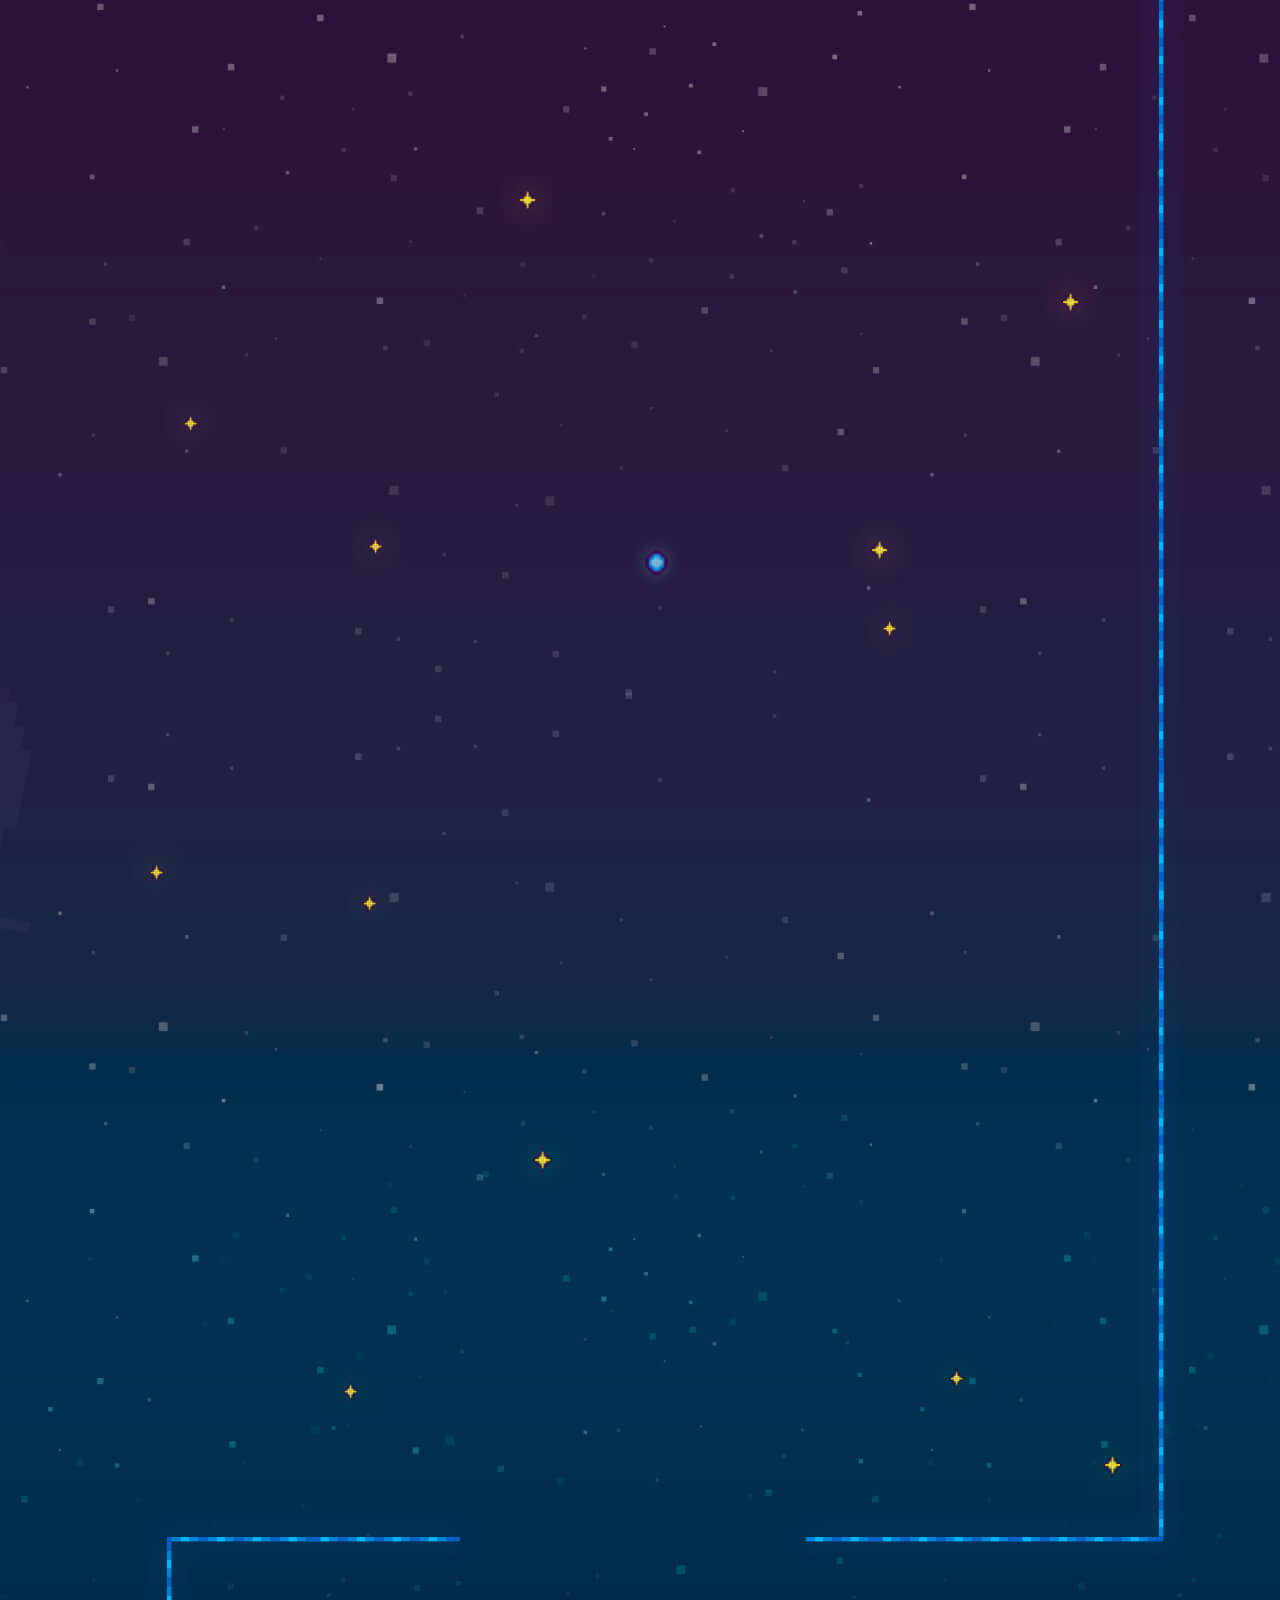
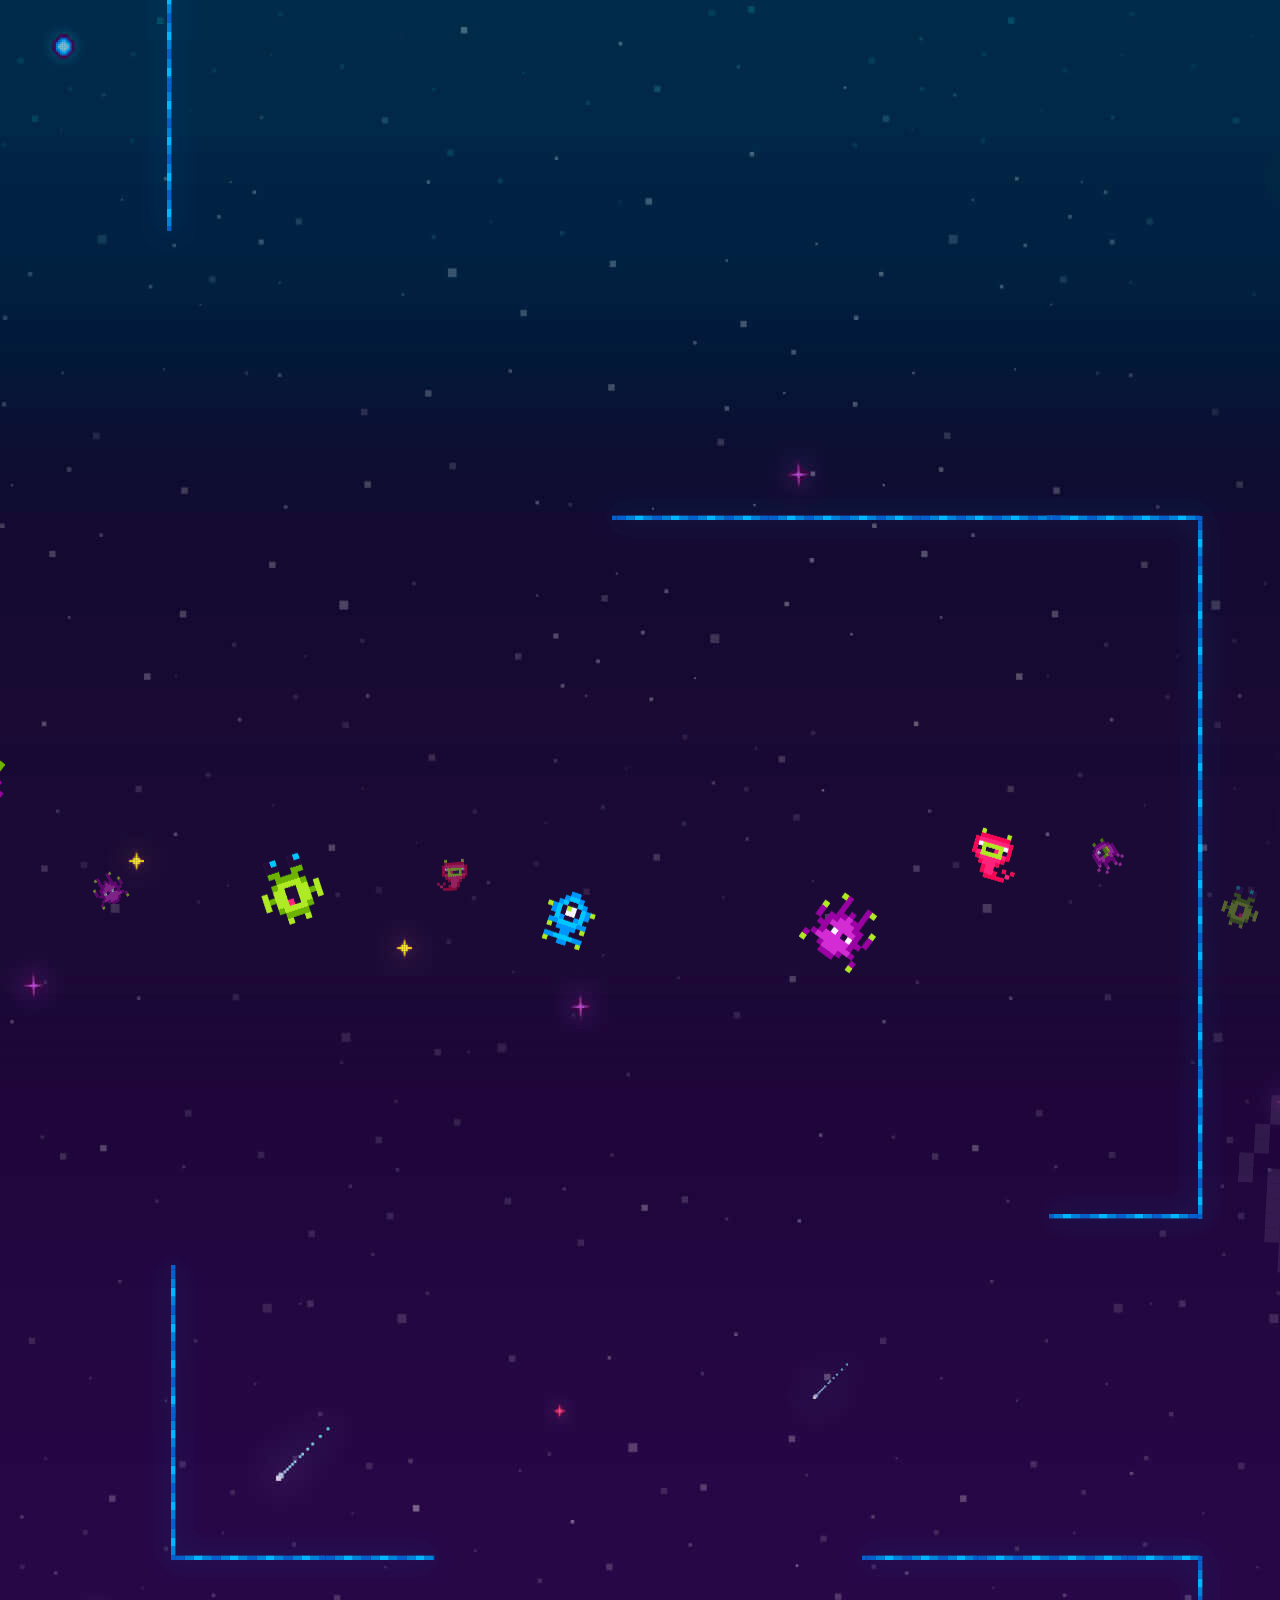
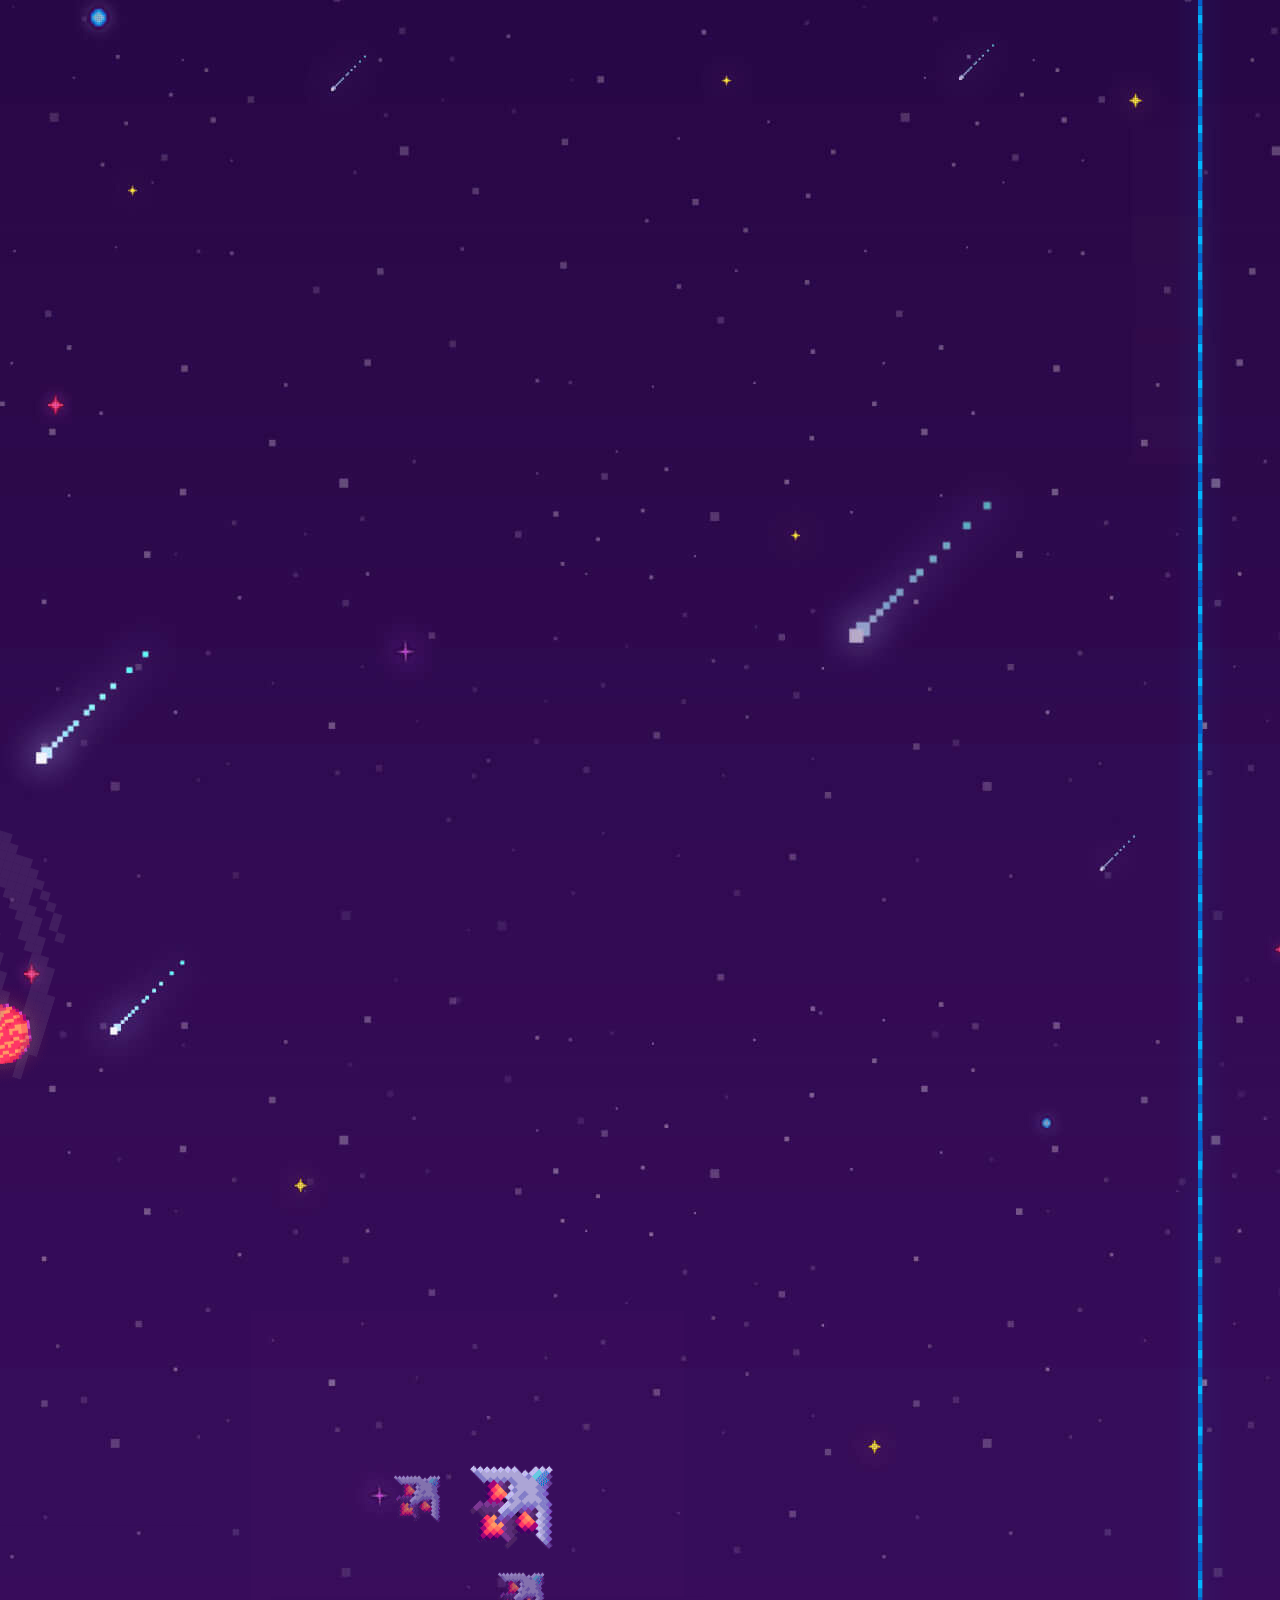
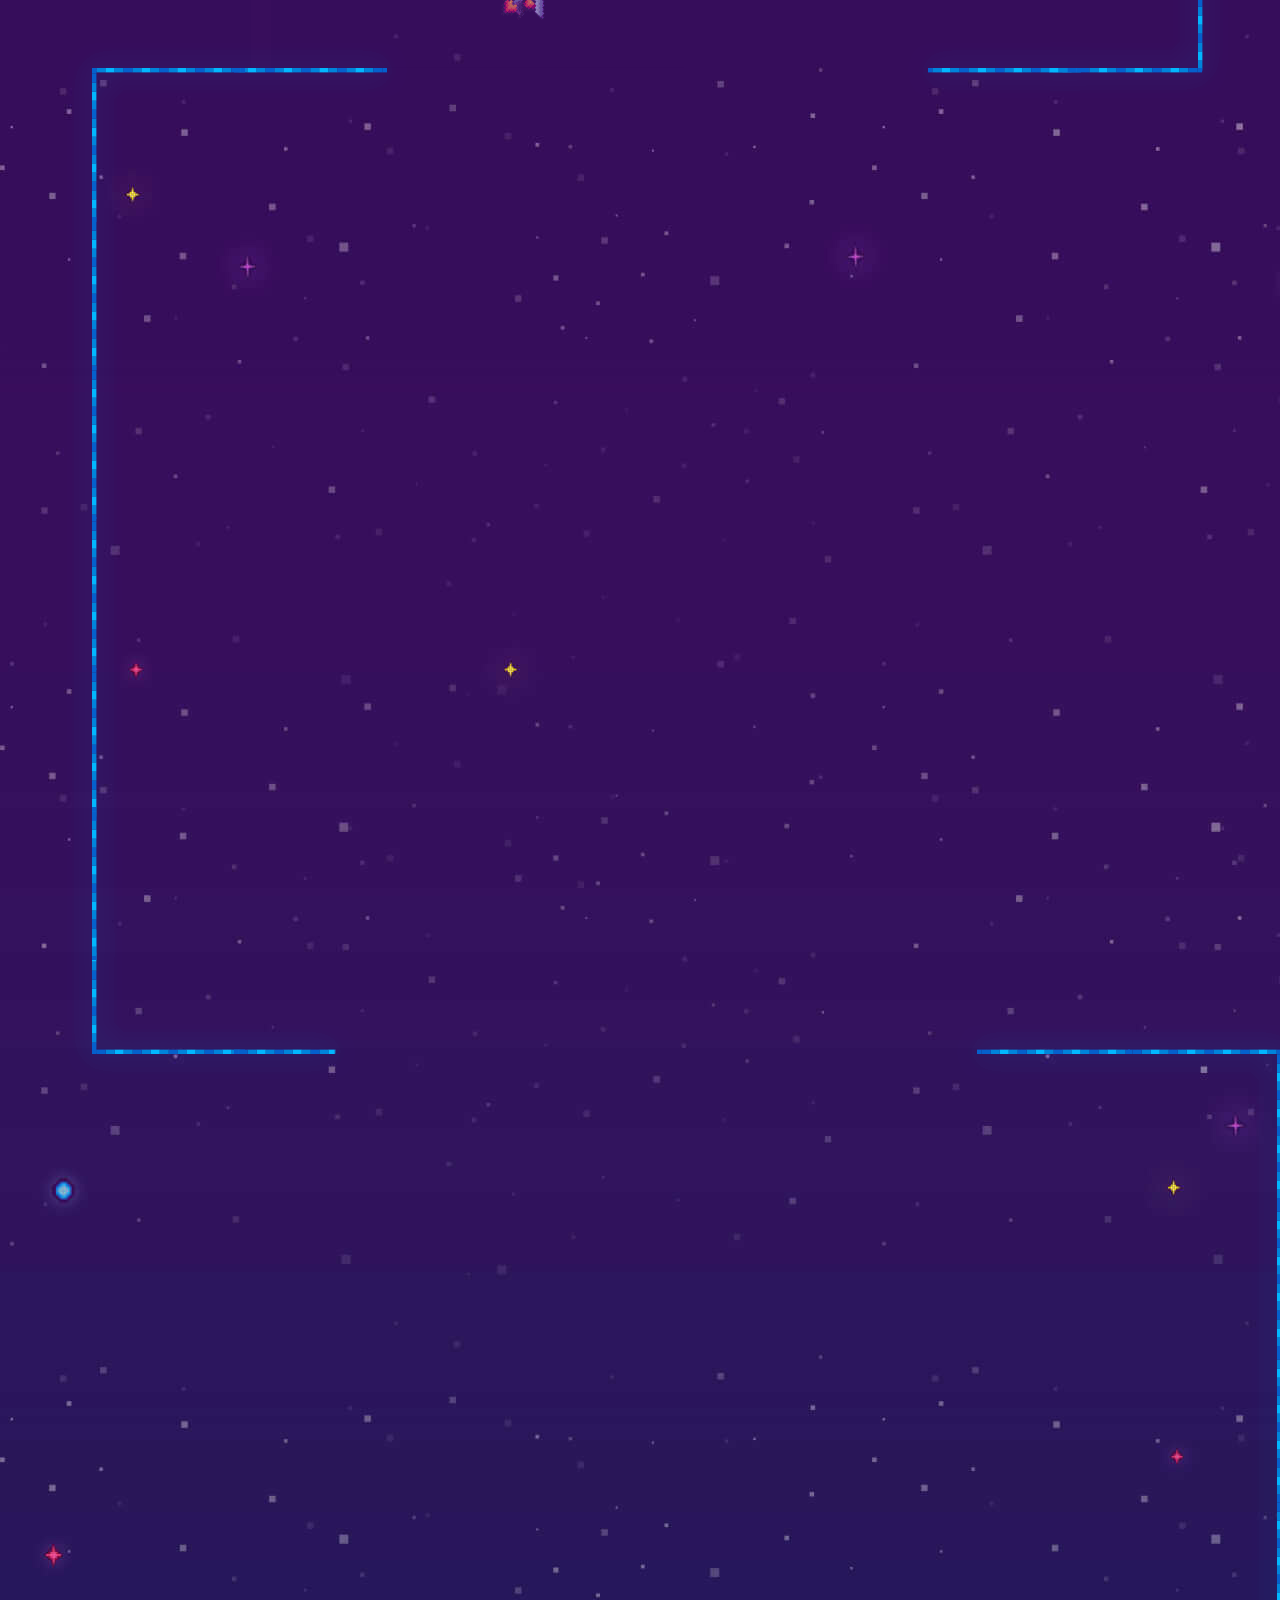
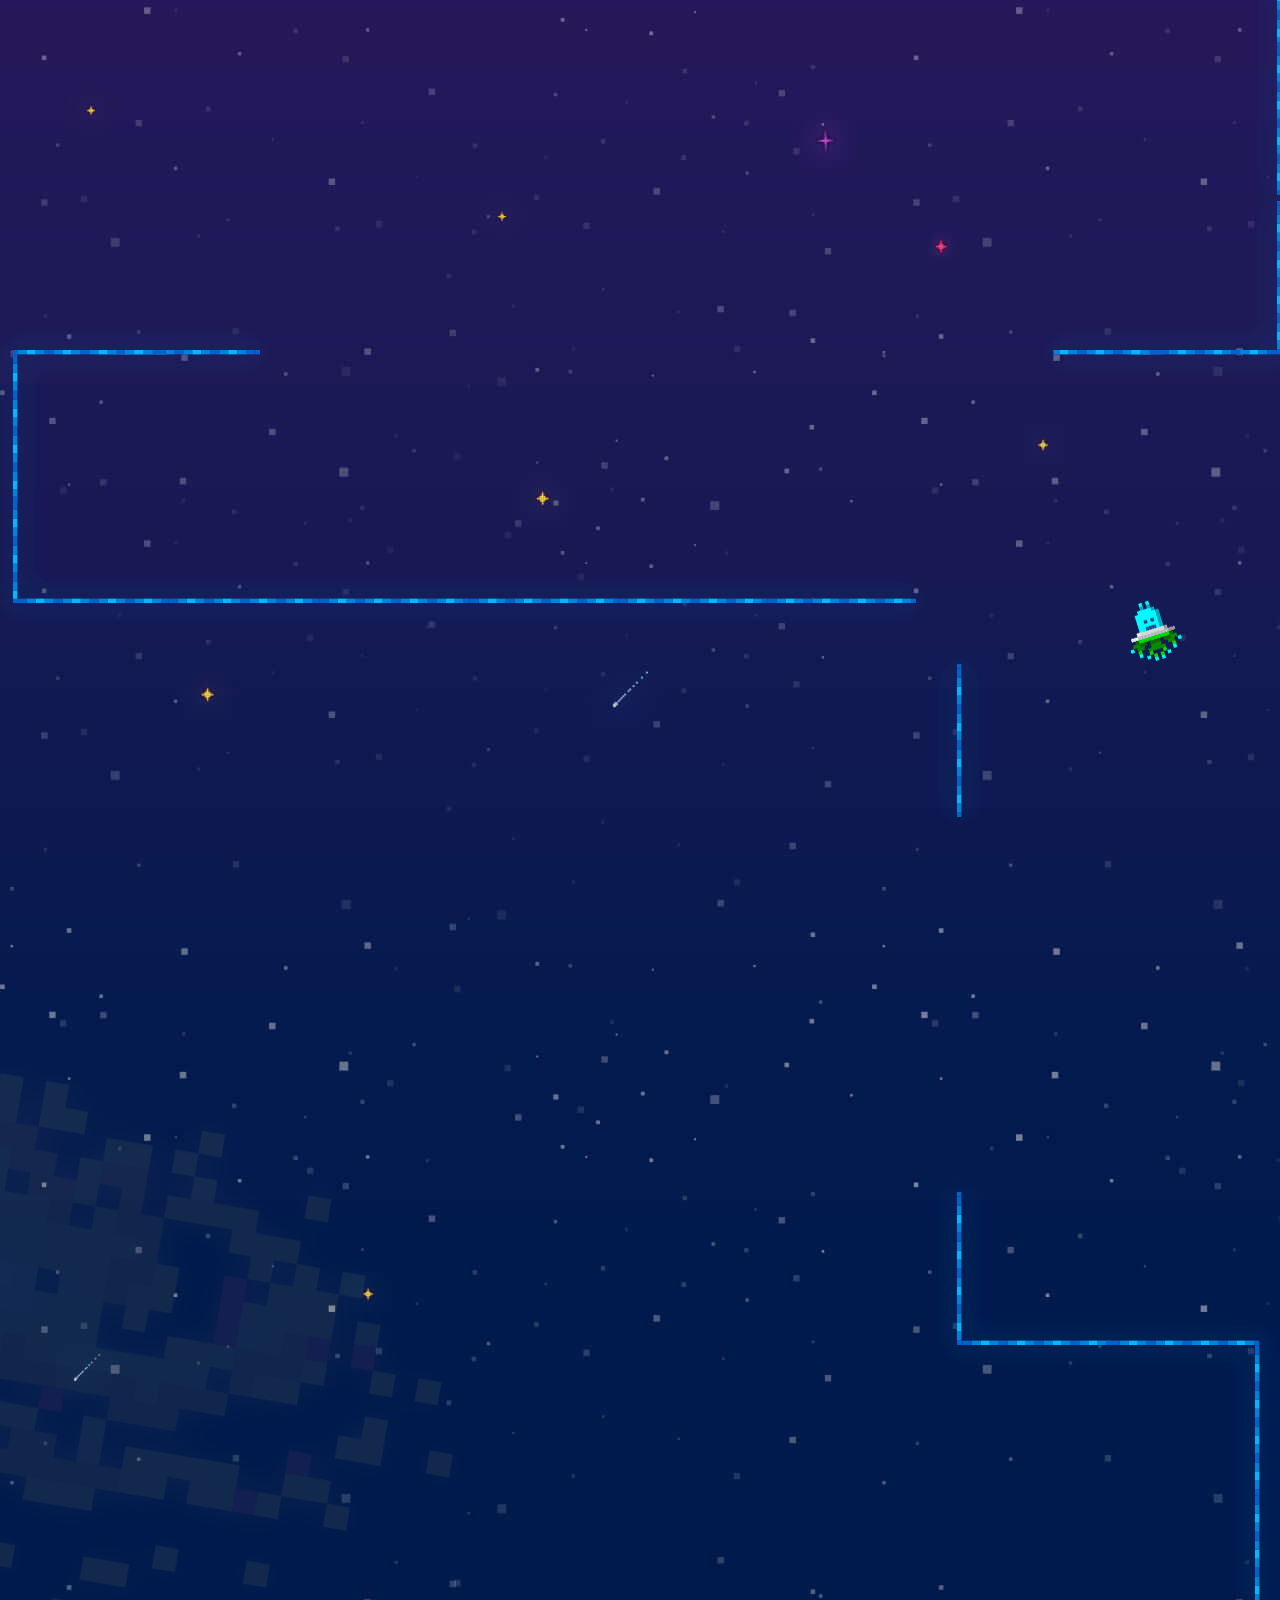
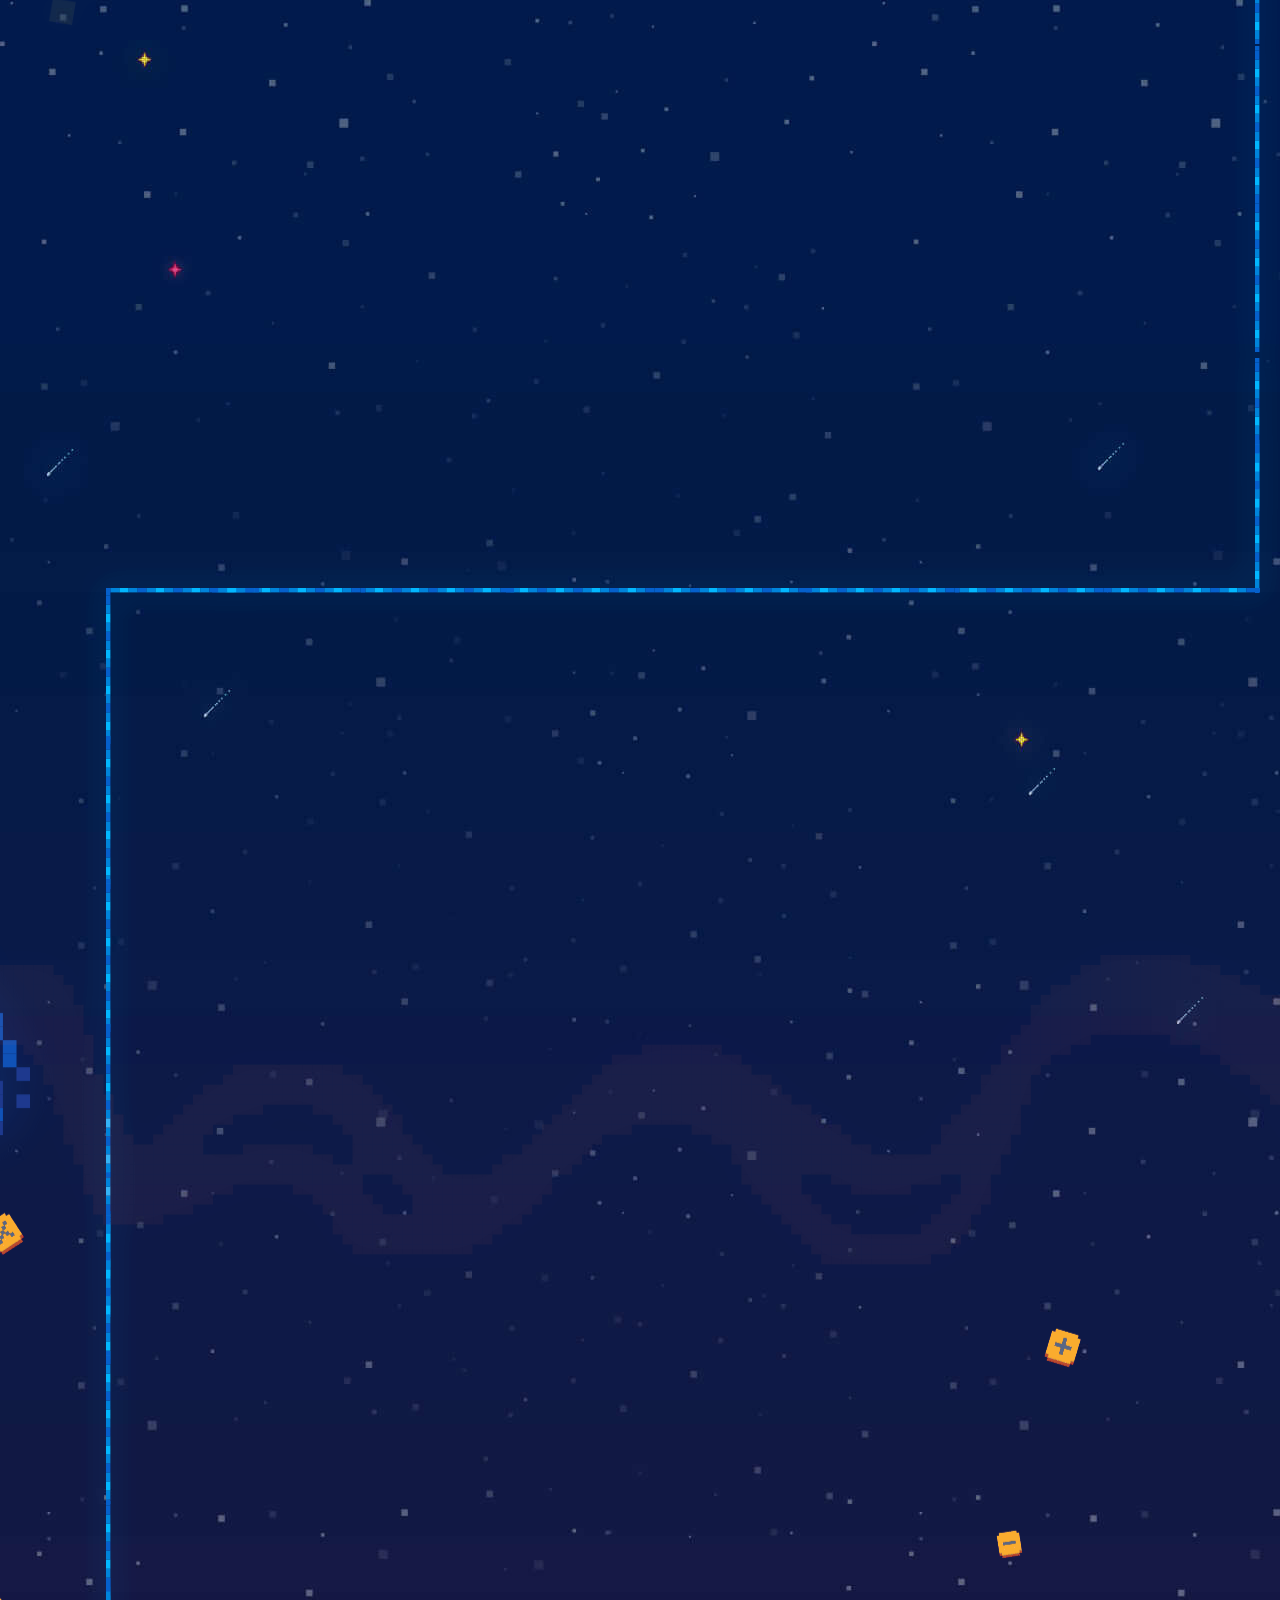
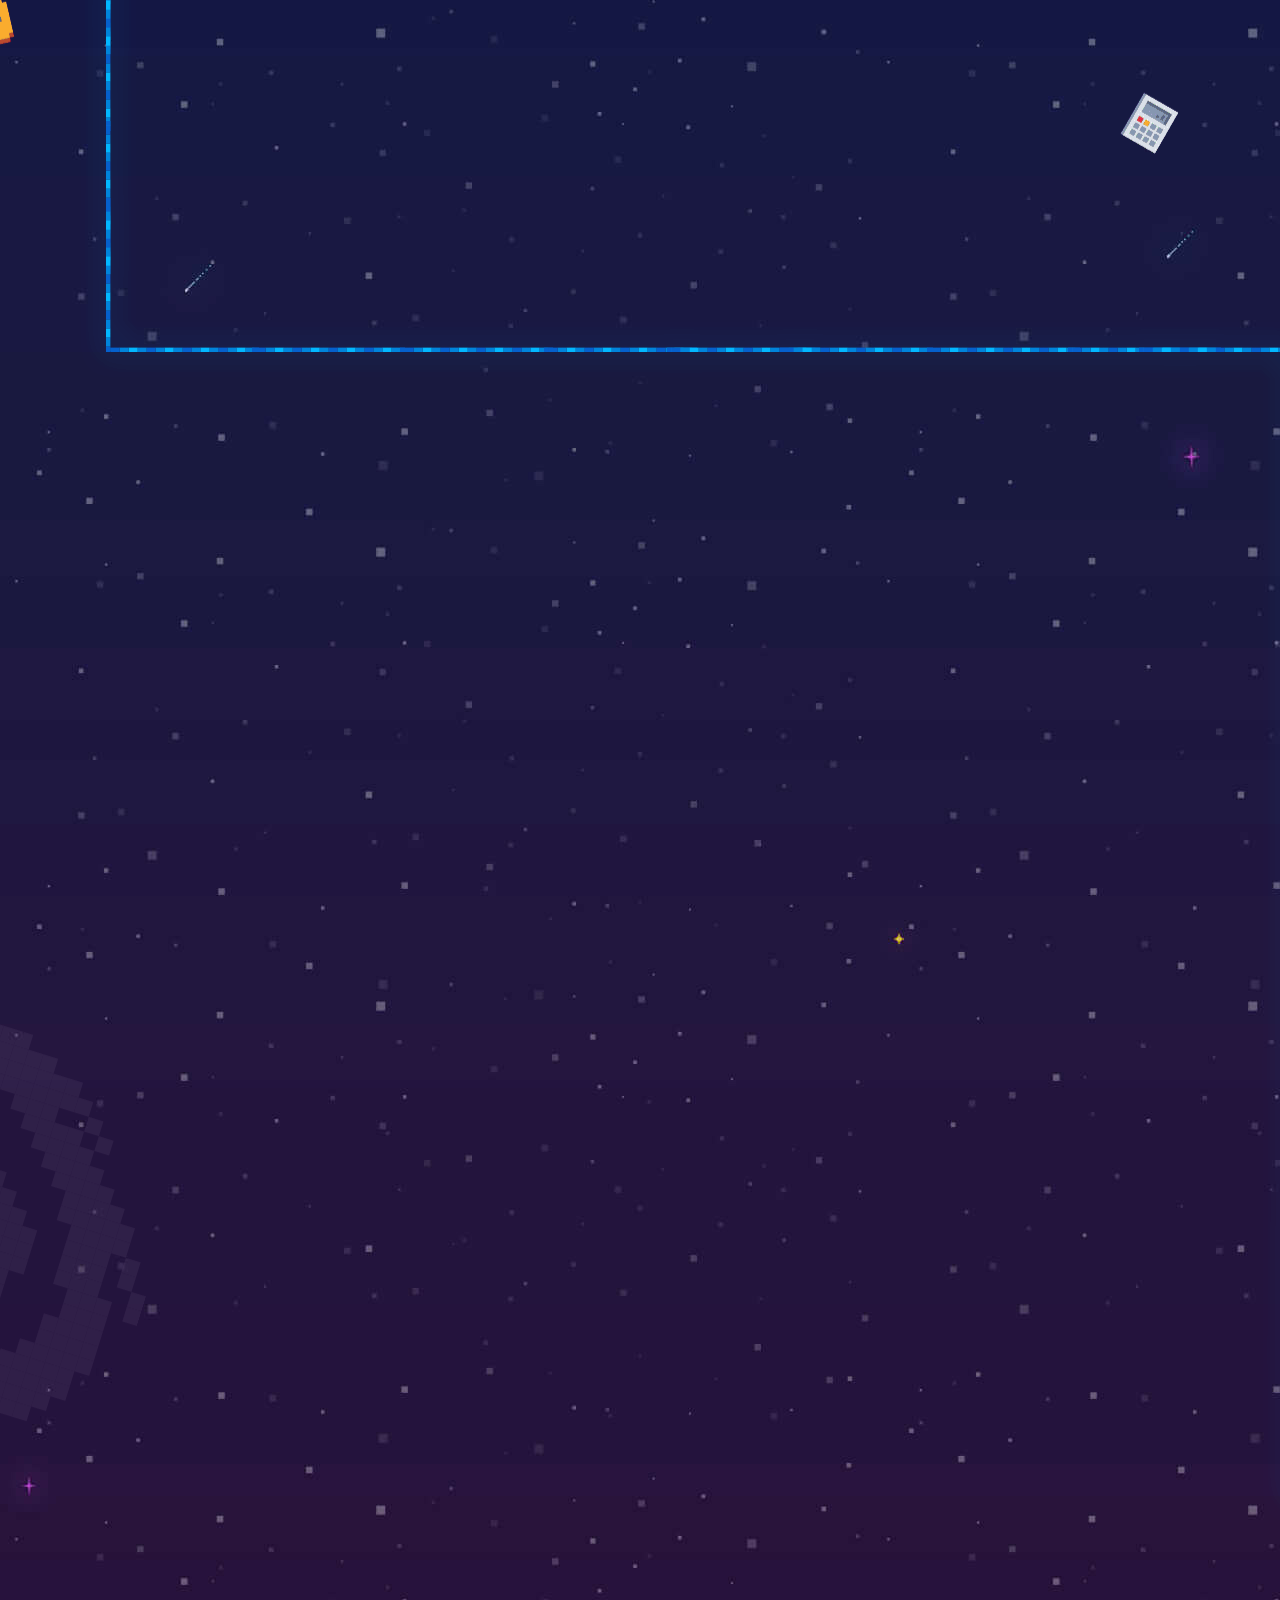
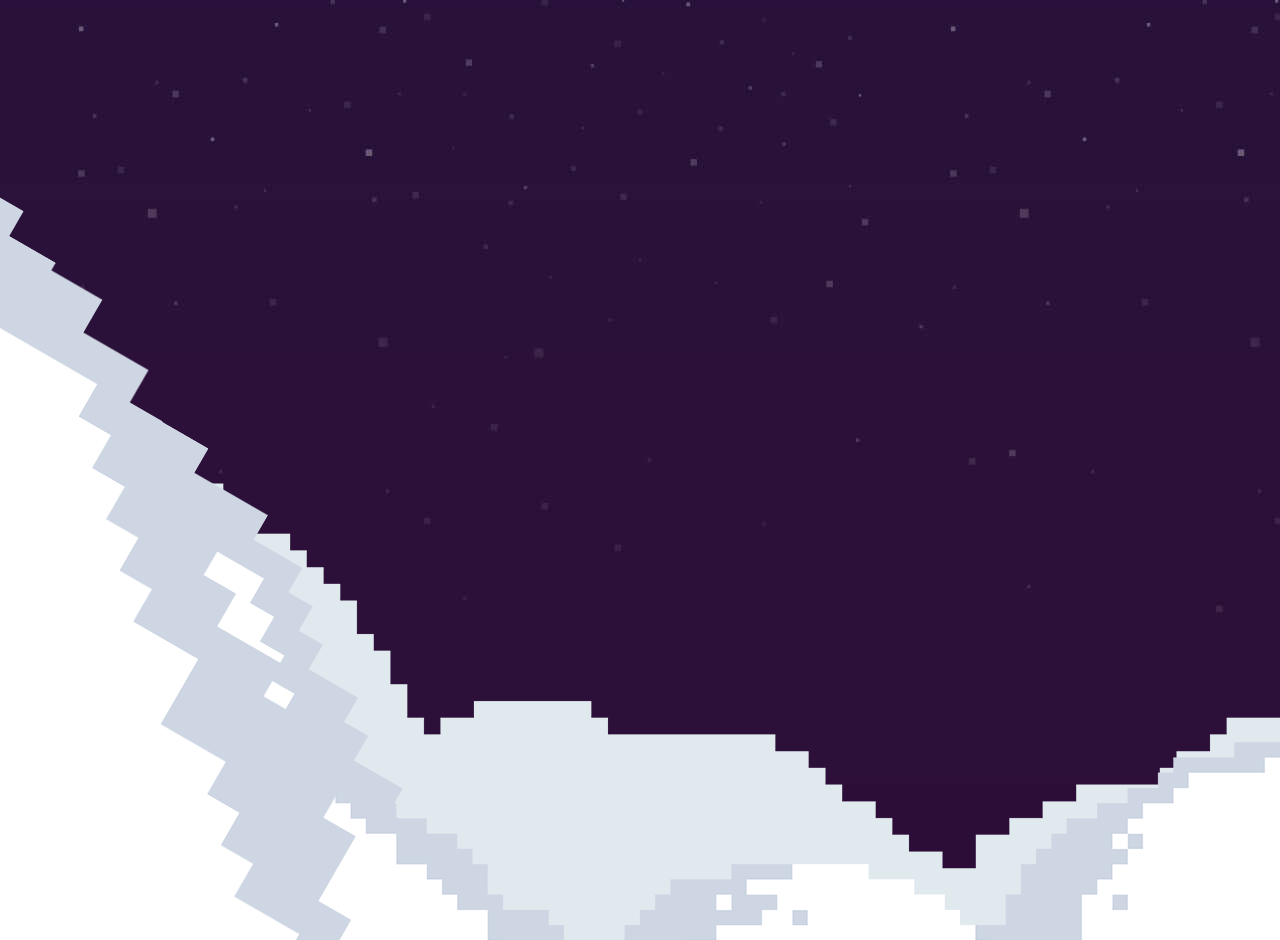
==== commit 7e2f849f: "Ajustes versão desktop" ====
--- a/index.html
+++ b/index.html
@@ -41,51 +41,51 @@
                             <p class="retro text-uppercase">(ou só role a tela mesmo)</p>
                         </div>
                     </h1>
-                    <div class="container">
-                        <div class="row">
-                            <div class="col-6 d-flex justify-content-end">
-                                <div class="image-wrapper">
-                                    <img src="img/retro-2021/astronauta-intro.png" alt="">
-                                </div>
-                            </div>
-                            <div class="col-6">
-                                <div class="text-content">
-                                    <p>No início dessa jornada, o mundo todo ainda estava passando por uma fase difícil.
-                                        Então,
-                                        continuamos nossa busca por coisas ainda inexploradas que poderiam fazer uma
-                                        educação
-                                        corporativa mais “Happ”.</p>
-
-                                    <p>E assim começamos nosso ano...</p>
-                                </div>
-                            </div>
-                        </div>
-                    </div>
+
+                    <div class="row">
+                        <div class="col-12 col-xl-6 d-flex justify-content-end">
+                            <div class="image-wrapper">
+                                <img src="img/retro-2021/astronauta-intro.png" alt="">
+                            </div>
+                        </div>
+                        <div class="col-12 col-xl-6">
+                            <div class="text-content">
+                                <p>No início dessa jornada, o mundo todo ainda estava passando por uma fase difícil.
+                                    Então,
+                                    continuamos nossa busca por coisas ainda inexploradas que poderiam fazer uma
+                                    educação
+                                    corporativa mais “Happ”.</p>
+
+                                <p>E assim começamos nosso ano...</p>
+                            </div>
+                        </div>
+                    </div>
+
                 </div>
             </div>
 
             <div class="retro-2021-content-line marco">
                 <div class="retro-2021-content-line-inner">
                     <img src="img/retro-2021/titulo-marco.png" alt="" class="mx-auto titulo-mes">
-                    <div class="container">
-                        <div class="row">
-                            <div class="col-6 order-xl-1">
-                                <div class="image-wrapper">
-                                    <img src="img/retro-2021/astronauta-marco.png" alt="">
-                                </div>
-                            </div>
-                            <div class="col-6">
-                                <div class="text-content">
-                                    <p>Em março, a nossa líder feminina fez jus à nossa batalha de semear conhecimento!
-                                        E
-                                        adivinha? Sim! Denise Yumi apareceu no especial “Mês das mulheres”, da Forbes,
-                                        no
-                                        setor de educação!</p>
-                                    <img src="img/retro-2021/forbes.png" alt="">
-                                </div>
-                            </div>
-                        </div>
-                    </div>
+
+                    <div class="row">
+                        <div class="col-12 col-xl-6 order-xl-1">
+                            <div class="image-wrapper">
+                                <img src="img/retro-2021/astronauta-marco.png" alt="">
+                            </div>
+                        </div>
+                        <div class="col-12 col-xl-6">
+                            <div class="text-content">
+                                <p>Em março, a nossa líder feminina fez jus à nossa batalha de semear conhecimento!
+                                    E
+                                    adivinha? Sim! Denise Yumi apareceu no especial “Mês das mulheres”, da Forbes,
+                                    no
+                                    setor de educação!</p>
+                                <img src="img/retro-2021/forbes.png" alt="">
+                            </div>
+                        </div>
+                    </div>
+
                 </div>
             </div>
             <div class="retro-2021-content-line divider-nuvens">
@@ -114,35 +114,35 @@
             <div class="retro-2021-content-line maio">
                 <div class="retro-2021-content-line-inner">
                     <img src="img/retro-2021/titulo-maio.png" class="mx-auto titulo titulo-mes" alt="">
-                    <div class="container">
-                        <div class="row d-flex align-items-center mb-5">
-                            <div class="col-6">
-                                <div class="image-wrapper">
-                                    <img src="img/retro-2021/computador-maio.png" alt="">
-                                </div>
-                            </div>
-                            <div class="col-6">
-                                <div class="text-content">
-                                    <p>Em maio ganhamos um super bônus, ao sermos mencionadas no novo mapeamento de
-                                        edtechs
-                                        brasileiras.
-                                    </p>
-                                </div>
-                            </div>
-                            <div class="col-12 ">
-                                <div class="text-content last">
-                                    <img src="img/retro-2021/alien-vermelho.gif" alt="" class="alien-vermelho">
-                                    <p class="retro text-uppercase">Passamos por alguns desafios, mas para nós da
-                                        happmobi, <span class="highlight">em time tudo é
-                                            possível!</span>
-                                    </p>
-                                    <p>A gente quer sempre subir grandes Levels e transmitir aprendizado para
-                                        dar oportunidade a outras pessoas de <span class="highlight">“uparem” suas
-                                            carreiras</span>.</p>
-                                </div>
-                            </div>
-                        </div>
-                    </div>
+
+                    <div class="row d-flex align-items-center mb-5">
+                        <div class="col-12 col-xl-6">
+                            <div class="image-wrapper">
+                                <img src="img/retro-2021/computador-maio.png" alt="">
+                            </div>
+                        </div>
+                        <div class="col-12 col-xl-6">
+                            <div class="text-content">
+                                <p>Em maio ganhamos um super bônus, ao sermos mencionadas no novo mapeamento de
+                                    edtechs
+                                    brasileiras.
+                                </p>
+                            </div>
+                        </div>
+                        <div class="col-12 ">
+                            <div class="text-content last">
+                                <img src="img/retro-2021/alien-vermelho.gif" alt="" class="alien-vermelho">
+                                <p class="retro text-uppercase">Passamos por alguns desafios, mas para nós da
+                                    happmobi, <span class="highlight">em time tudo é
+                                        possível!</span>
+                                </p>
+                                <p>A gente quer sempre subir grandes Levels e transmitir aprendizado para
+                                    dar oportunidade a outras pessoas de <span class="highlight">“uparem” suas
+                                        carreiras</span>.</p>
+                            </div>
+                        </div>
+                    </div>
+
                 </div>
             </div>
 
@@ -156,12 +156,12 @@
                 <div class="retro-2021-content-line-inner">
                     <img src="img/retro-2021/titulo-julho.png" alt="" class="mx-auto titulo-mes">
                     <div class="row d-flex">
-                        <div class="col-6">
+                        <div class="col-12 col-xl-6">
                             <div class="computador-wrapper computador-julho-wrapper image-wrapper">
                                 <img src="img/retro-2021/computador-julho.gif" alt="" class="computador">
                             </div>
                         </div>
-                        <div class="col-6">
+                        <div class="col-12 col-xl-6">
                             <div class="text-content">
                                 <p>E por falar em transmitir aprendizado... Ao longo da “Missão 2021”, tivemos <span
                                         class="highlight">176 mil
@@ -200,12 +200,12 @@
                 <div class="retro-2021-content-line-inner">
                     <img src="img/retro-2021/titulo-agosto.png" alt="" class="mx-auto titulo titulo-mes">
                     <div class="row">
-                        <div class="col-6 order-xl-1">
+                        <div class="col-12 col-xl-6 order-xl-1">
                             <div class="computador-wrapper image-wrapper">
                                 <img src="img/retro-2021/computador-agosto.gif" alt="">
                             </div>
                         </div>
-                        <div class="col-6">
+                        <div class="col-12 col-xl-6">
                             <div class="text-content">
                                 <p>Mapeamento concluído com sucesso!</p>
                                 <p>Em agosto, fomos listadas na <span class="highlight">Startup Scanner</span>, pela
@@ -224,28 +224,28 @@
 
             <div class="retro-2021-content-line outubro">
                 <div class="retro-2021-content-line-inner">
-                    <div class="container">
-                        <img src="img/retro-2021/titulo-outubro.png" alt="" class="mx-auto titulo-mes">
-                        <div class="row">
-                            <div class="col-6">
-                                <div class="image-wrapper">
-                                    <img src="img/retro-2021/trofeu-happmobi.png" alt="">
-                                </div>
-                            </div>
-                            <div class="col-6">
-                                <div class="text-content">
-                                    <p>Reconhecimento é sempre bom, né?
-                                        Principalmente para nós, que gostamos tanto de inovar quando o assunto é
-                                        conhecimento...</p>
-                                    <p>Ganhamos o prêmio <span class="highlight">TOP1</span>, como a mais bem colocada
-                                        no
-                                        <span class="highlight">Ranking 100 Open Startups, entre
-                                            as edtechs!</span>
-                                    </p>
-                                </div>
-                            </div>
-                        </div>
-                    </div>
+
+                    <img src="img/retro-2021/titulo-outubro.png" alt="" class="mx-auto titulo-mes">
+                    <div class="row">
+                        <div class="col-12 col-xl-6">
+                            <div class="image-wrapper">
+                                <img src="img/retro-2021/trofeu-happmobi.png" alt="">
+                            </div>
+                        </div>
+                        <div class="col-12 col-xl-6">
+                            <div class="text-content">
+                                <p>Reconhecimento é sempre bom, né?
+                                    Principalmente para nós, que gostamos tanto de inovar quando o assunto é
+                                    conhecimento...</p>
+                                <p>Ganhamos o prêmio <span class="highlight">TOP1</span>, como a mais bem colocada
+                                    no
+                                    <span class="highlight">Ranking 100 Open Startups, entre
+                                        as edtechs!</span>
+                                </p>
+                            </div>
+                        </div>
+                    </div>
+
                 </div>
             </div>
 
@@ -253,12 +253,12 @@
                 <div class="retro-2021-content-line-inner">
                     <img src="img/retro-2021/titulo-novembro.png" alt="" class="mx-auto titulo titulo-mes">
                     <div class="row d-flex align-items-center">
-                        <div class="col-6 order-xl-1">
+                        <div class="col-12 col-xl-6 order-xl-1">
                             <div class="image-wrapper">
                                 <img src="img/retro-2021/web-summit.gif" alt="" class="full">
                             </div>
                         </div>
-                        <div class="col-6">
+                        <div class="col-12 col-xl-6">
                             <div class="text-content">
                                 <p>E aproveitando que estávamos
                                     no céu (ou na galáxia, rs) com
@@ -296,7 +296,7 @@
             <div class="retro-2021-content-line numeros">
                 <div class="retro-2021-content-line-inner">
                     <div class="row">
-                        <div class="col-8">
+                        <div class="col-12 col-xl-8">
                             <div class="text-content">
                                 <p>E já que estamos falando de números, <br>
                                     já pega a calculadora!</p>
@@ -331,33 +331,31 @@
 
             <div class="retro-2021-content-line habilita">
                 <div class="retro-2021-content-line-inner">
-                    <div class="container">
-                        <div class="row">
-                            <div class="col-6">
-                                <div class="image-wrapper">
-                                    <img src="img/retro-2021/estrela.png" alt="" class="mx-auto">
-                                </div>
-                            </div>
-                            <div class="col-6">
-                                <div class="text-content">
-                                    <p>Na verdade, temos mais uma
-                                        grande conquista.
-                                    </p>
-                                    <p>
-                                        Talvez a maior do ano:
-                                    </p>
-                                </div>
-                                <div class="image-wrapper">
-                                    <img src="img/retro-2021/logo-habilita.png" alt="">
-                                </div>
-                            </div>
-                            <div class="col-12">
-                                <div class="text-content">
-                                    <p>Esse Programa marcou o nosso ano como um <span class="highlight">grande
-                                            propósito...</span>
-                                        E com uma frase que marcou nosso peito.
-                                    </p>
-                                </div>
+                    <div class="row">
+                        <div class="col-12 col-xl-6">
+                            <div class="image-wrapper">
+                                <img src="img/retro-2021/estrela.png" alt="" class="mx-auto">
+                            </div>
+                        </div>
+                        <div class="col-12 col-xl-6">
+                            <div class="text-content">
+                                <p>Na verdade, temos mais uma
+                                    grande conquista.
+                                </p>
+                                <p>
+                                    Talvez a maior do ano:
+                                </p>
+                            </div>
+                            <div class="image-wrapper">
+                                <img src="img/retro-2021/logo-habilita.png" alt="">
+                            </div>
+                        </div>
+                        <div class="col-12">
+                            <div class="text-content">
+                                <p>Esse Programa marcou o nosso ano como um <span class="highlight">grande
+                                        propósito...</span>
+                                    E com uma frase que marcou nosso peito.
+                                </p>
                             </div>
                         </div>
                     </div>
--- a/styles/retrospectiva-2021.css
+++ b/styles/retrospectiva-2021.css
@@ -335,7 +335,7 @@
 }
 
 .retro-2021-wrapper  .loading-2022 {
-    height: 1365px;
+    height: 1295px;
 }
 
 .retro-2021-wrapper  .loading-2022 .loading {
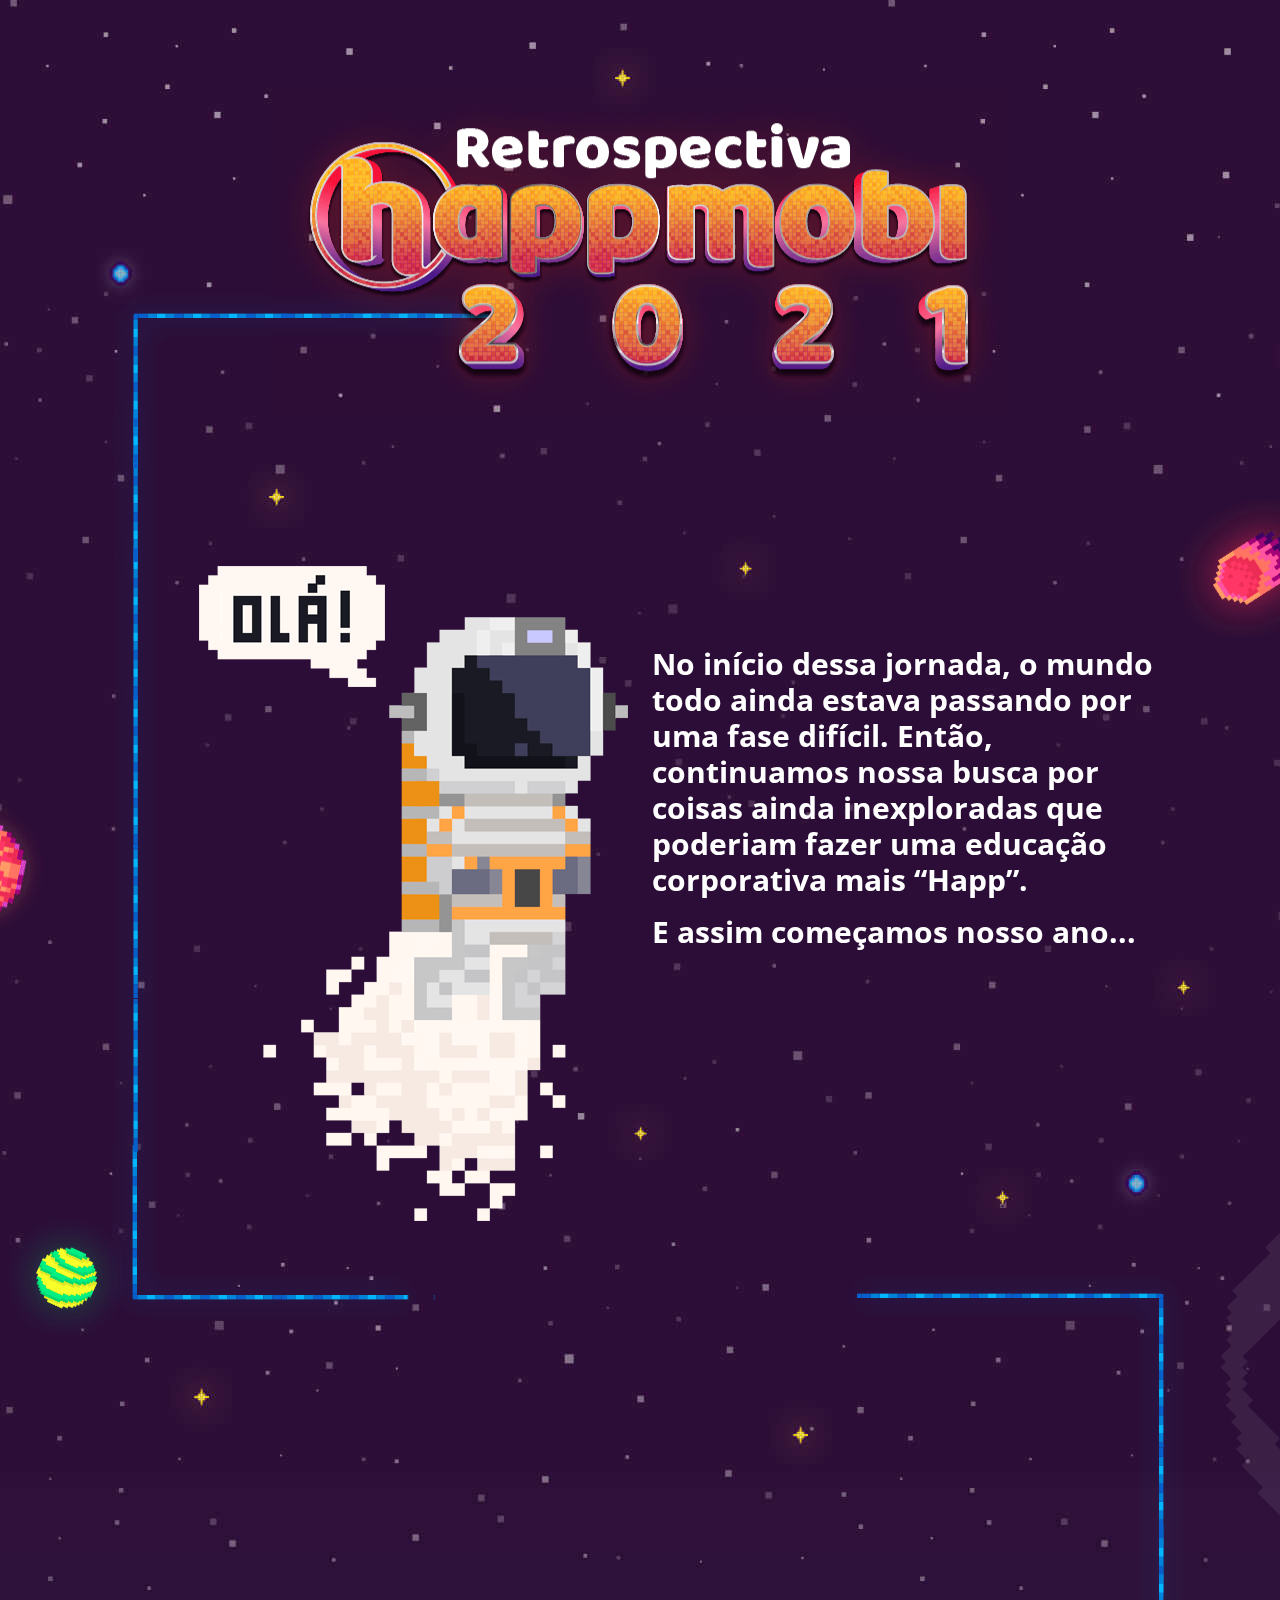
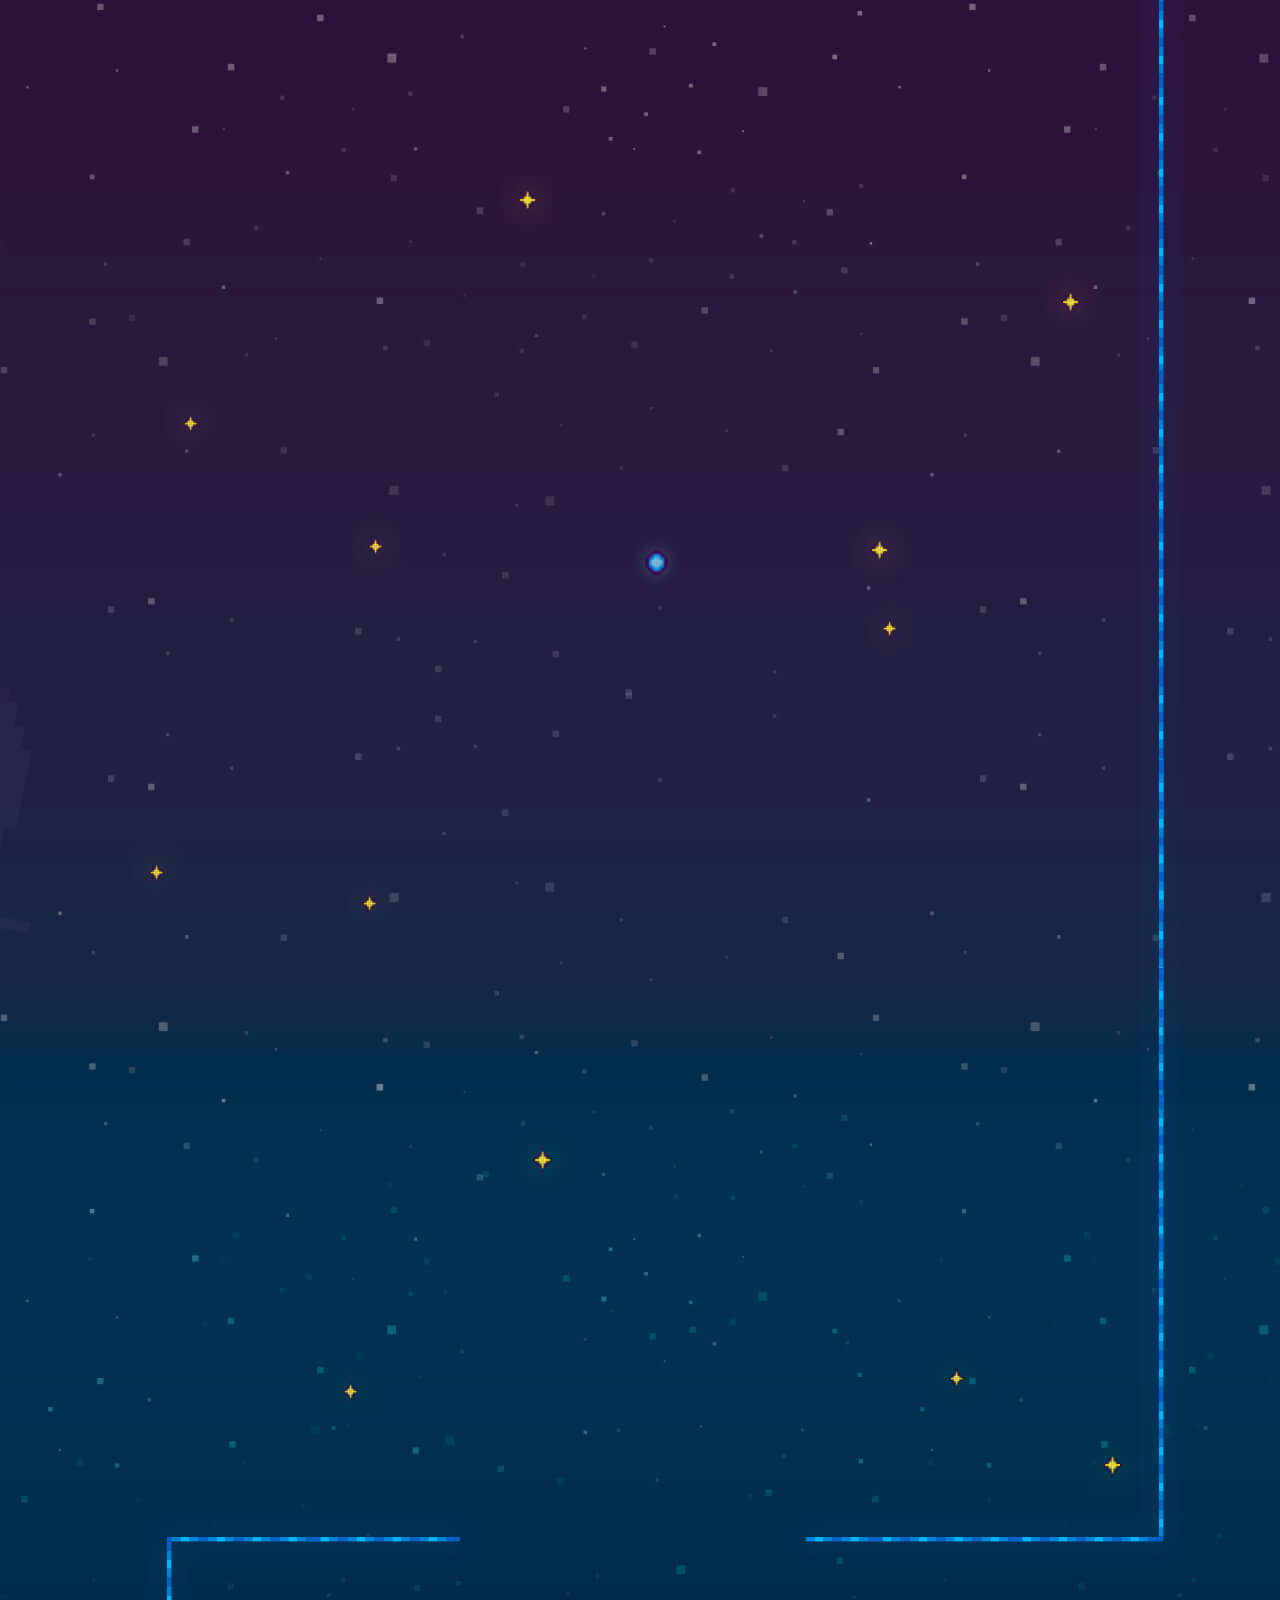
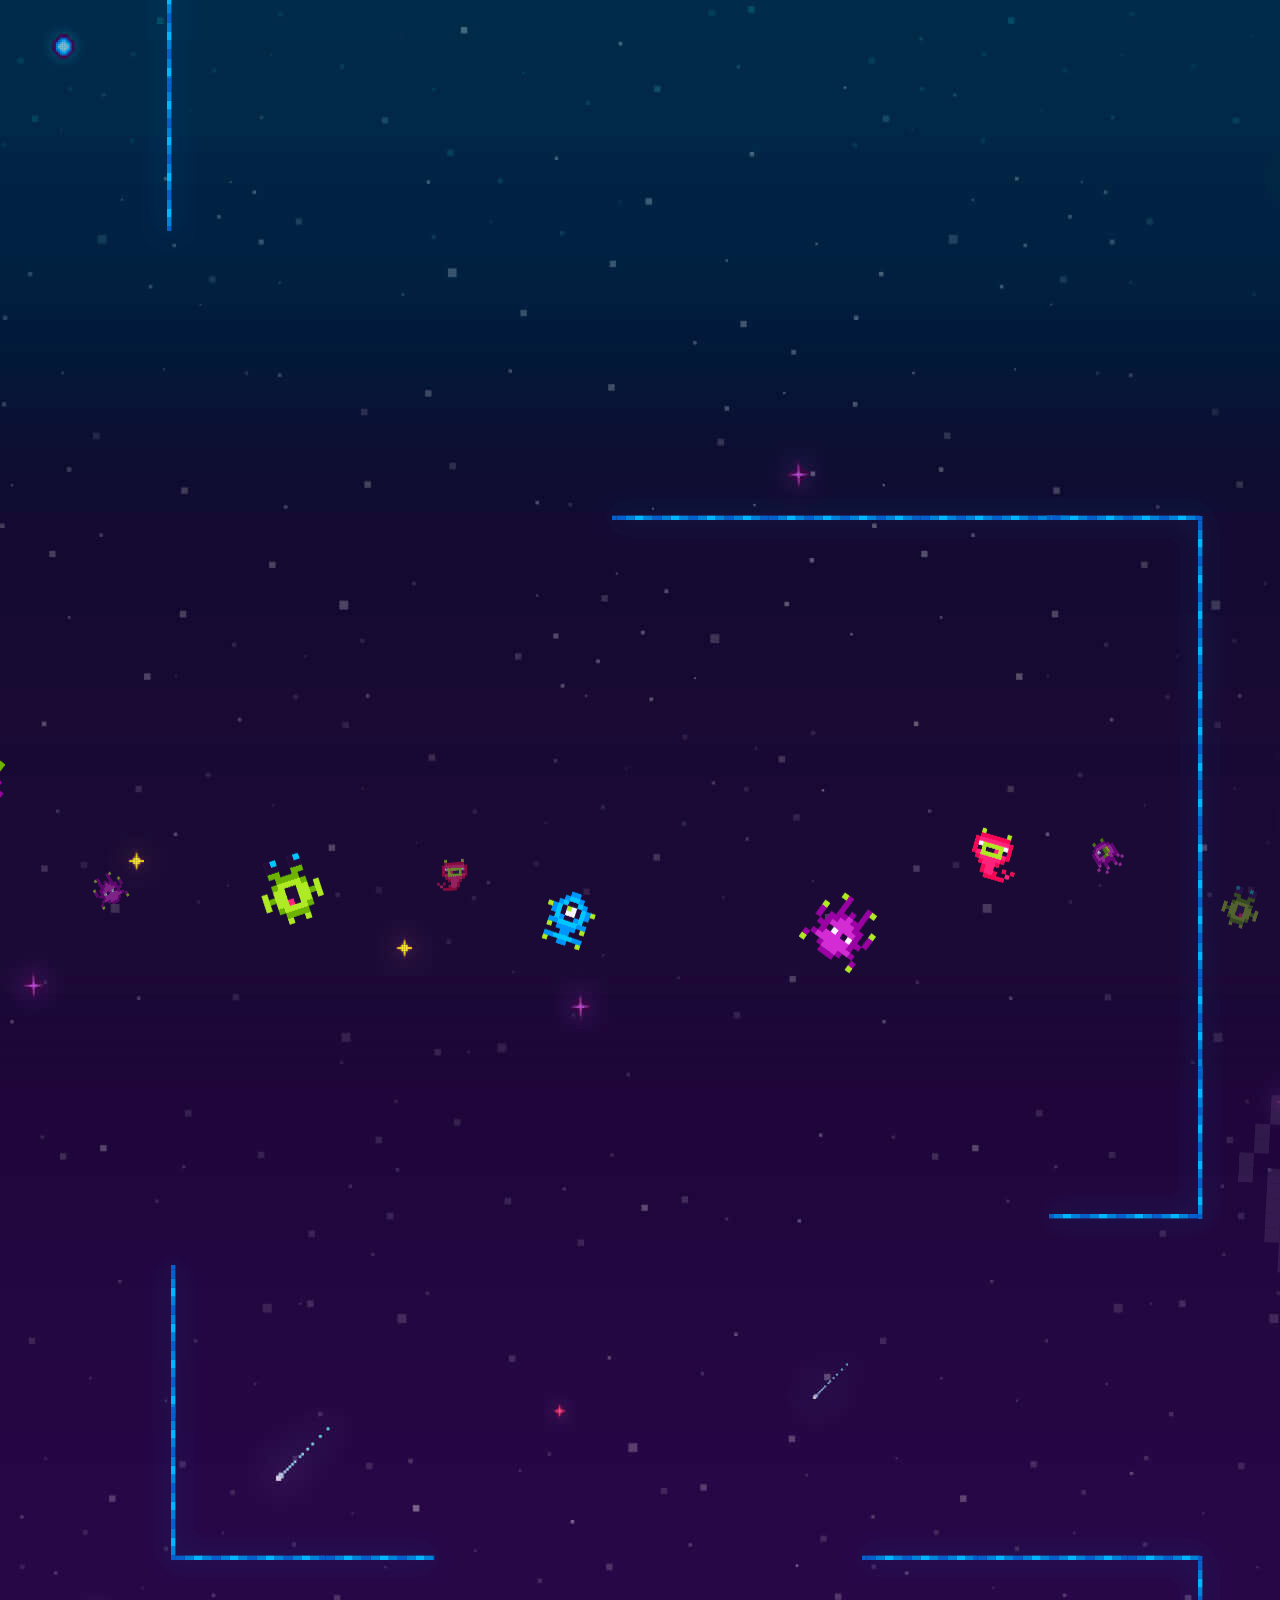
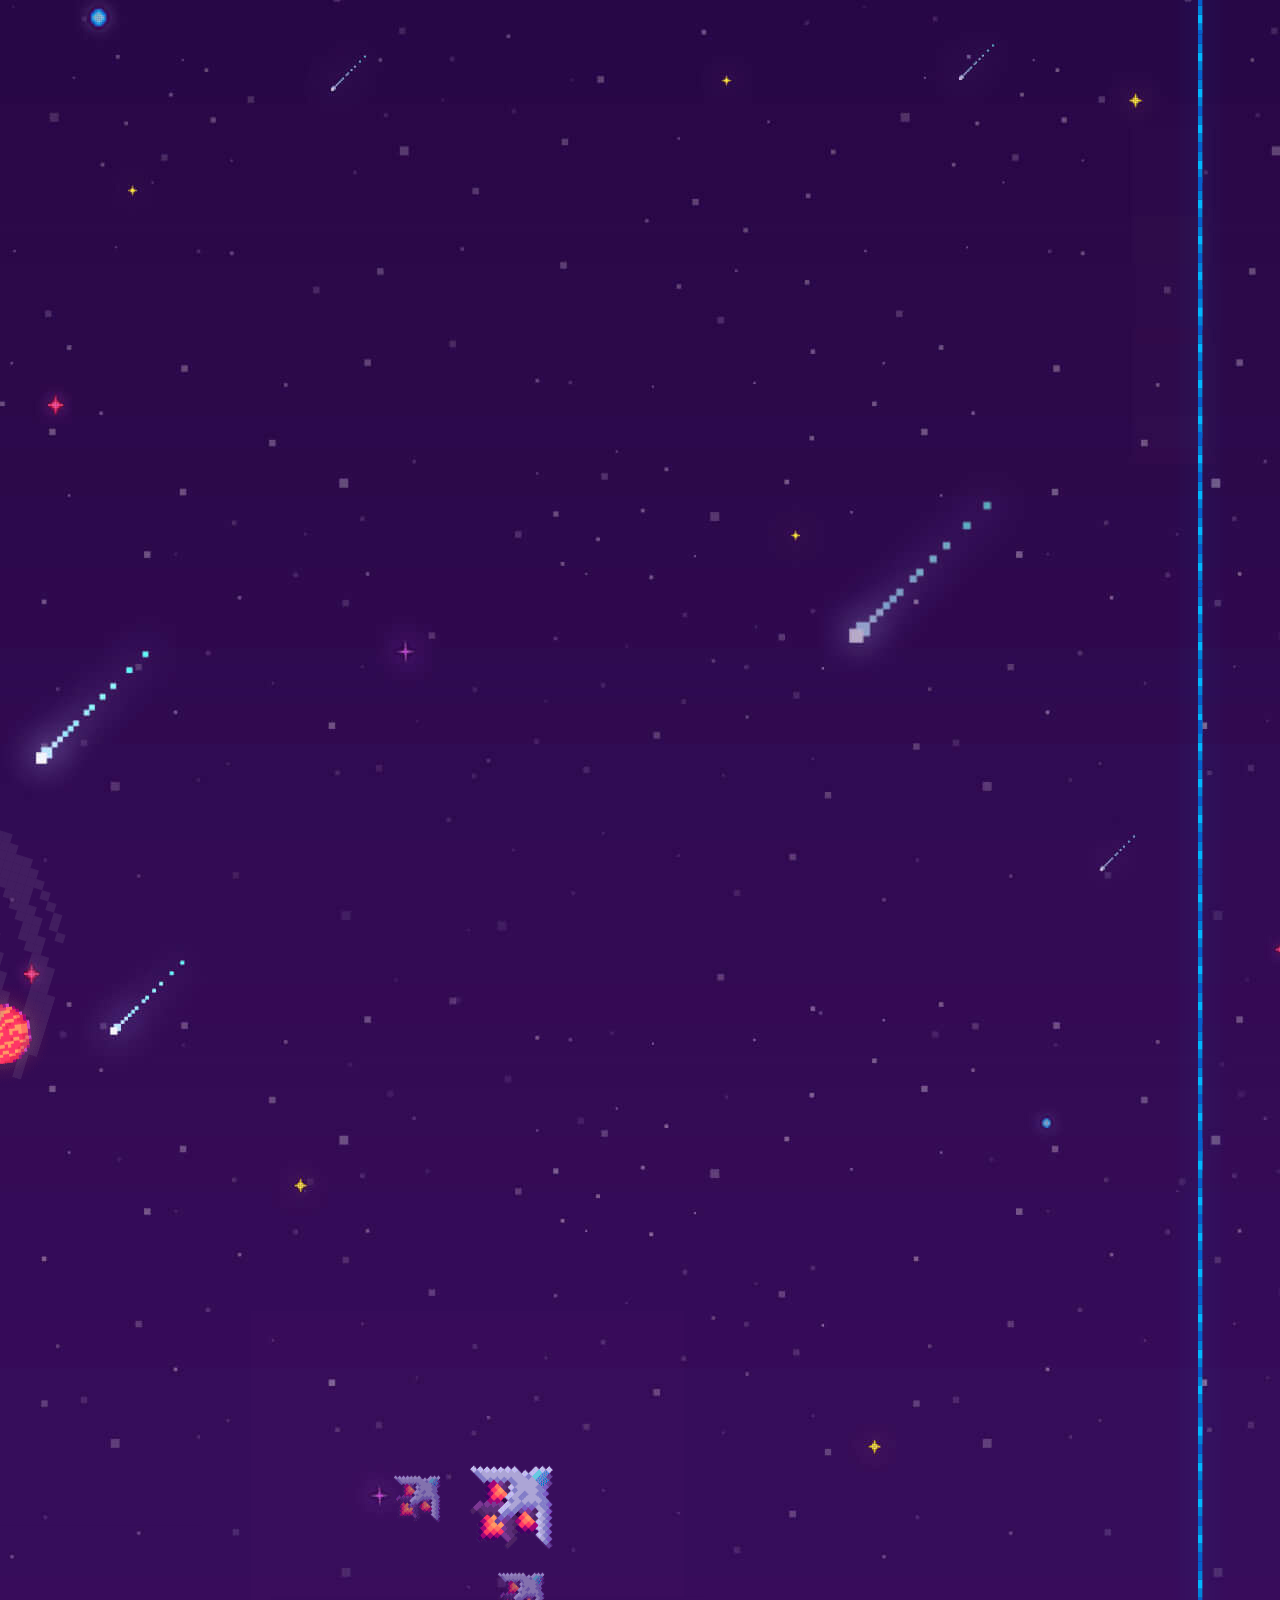
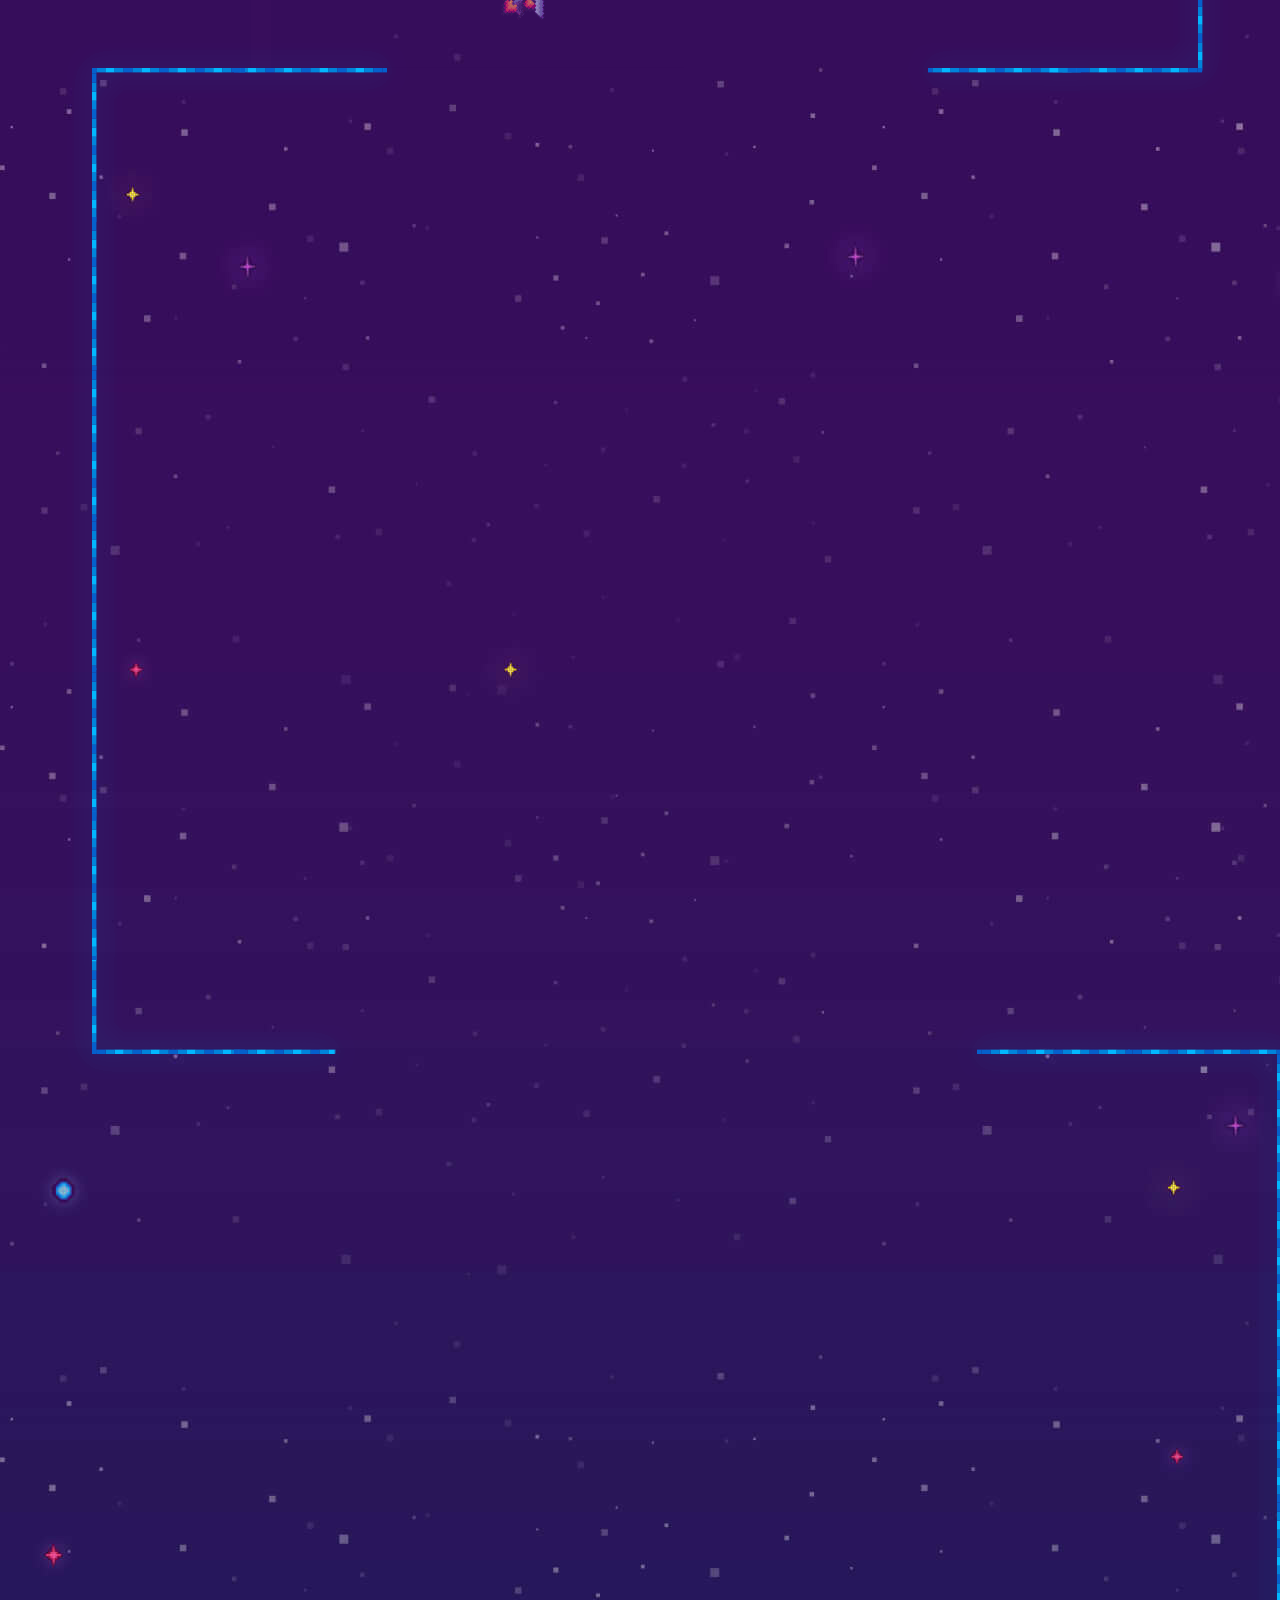
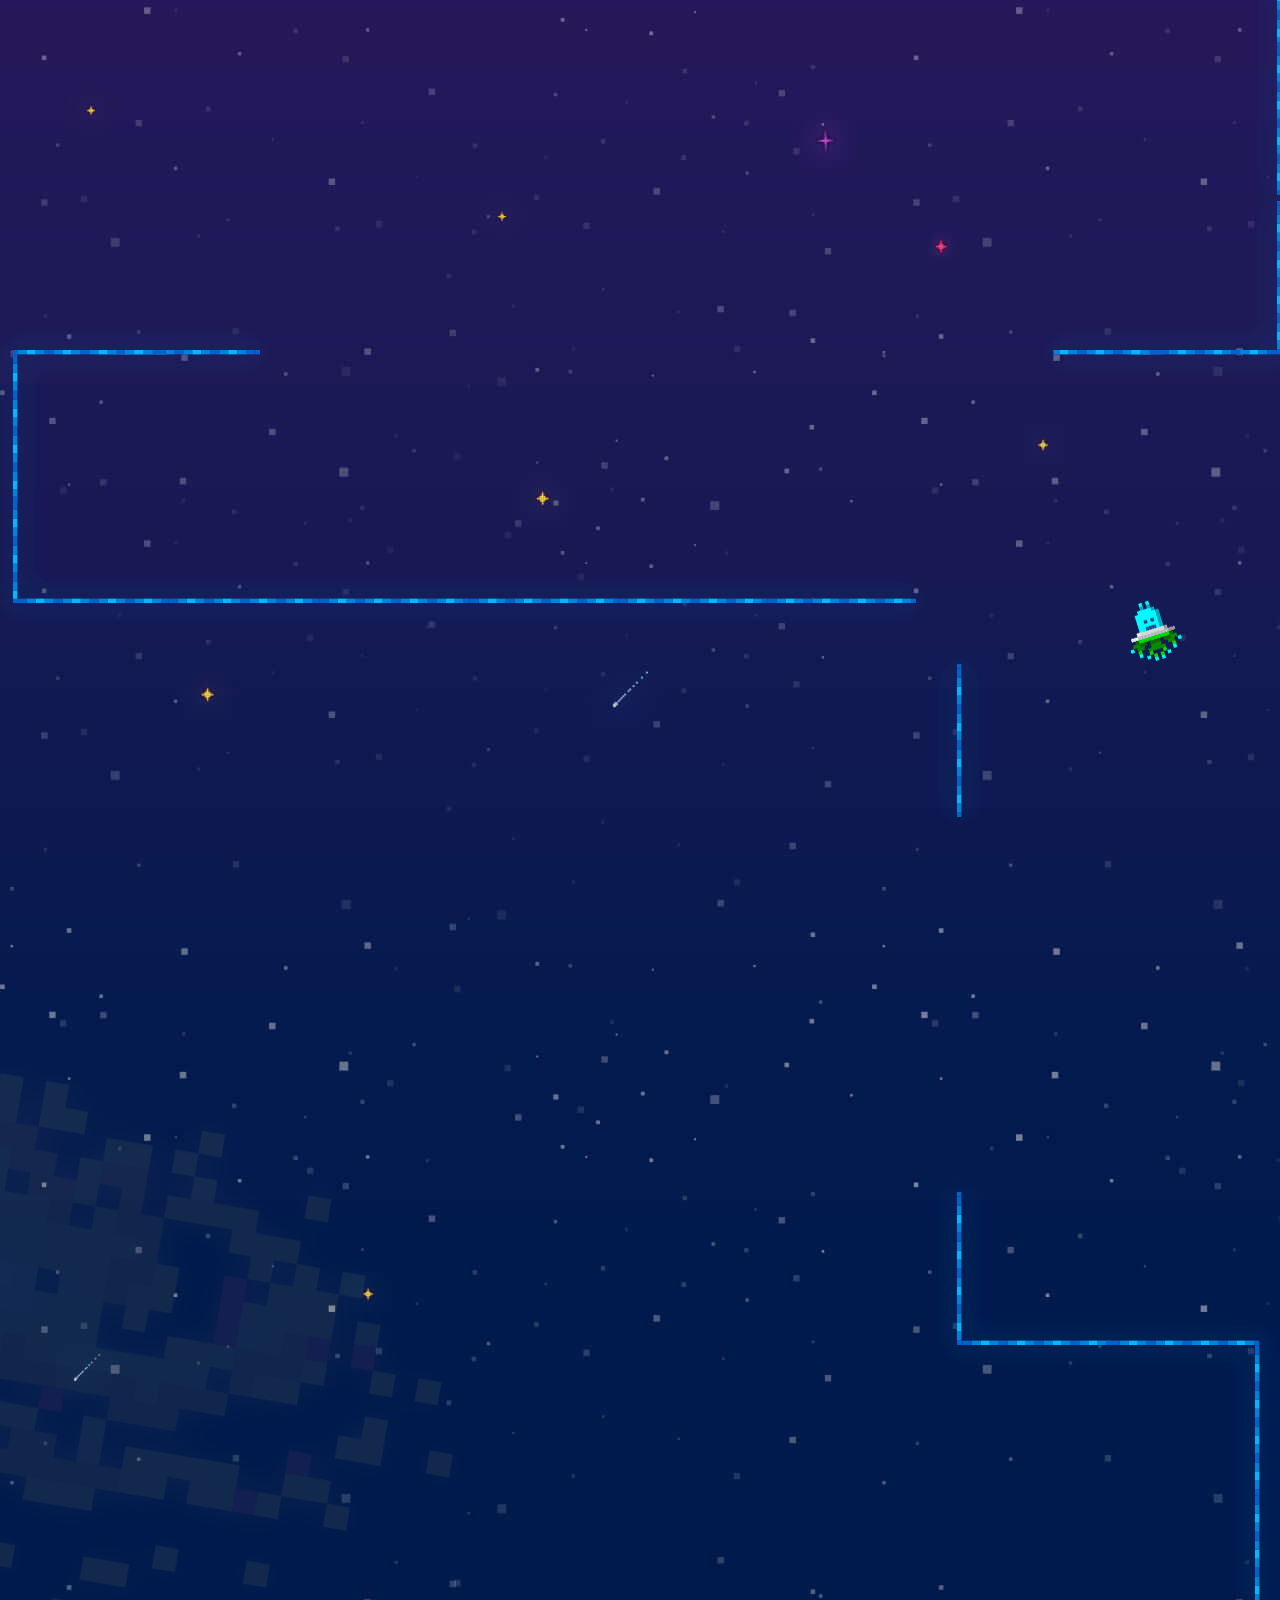
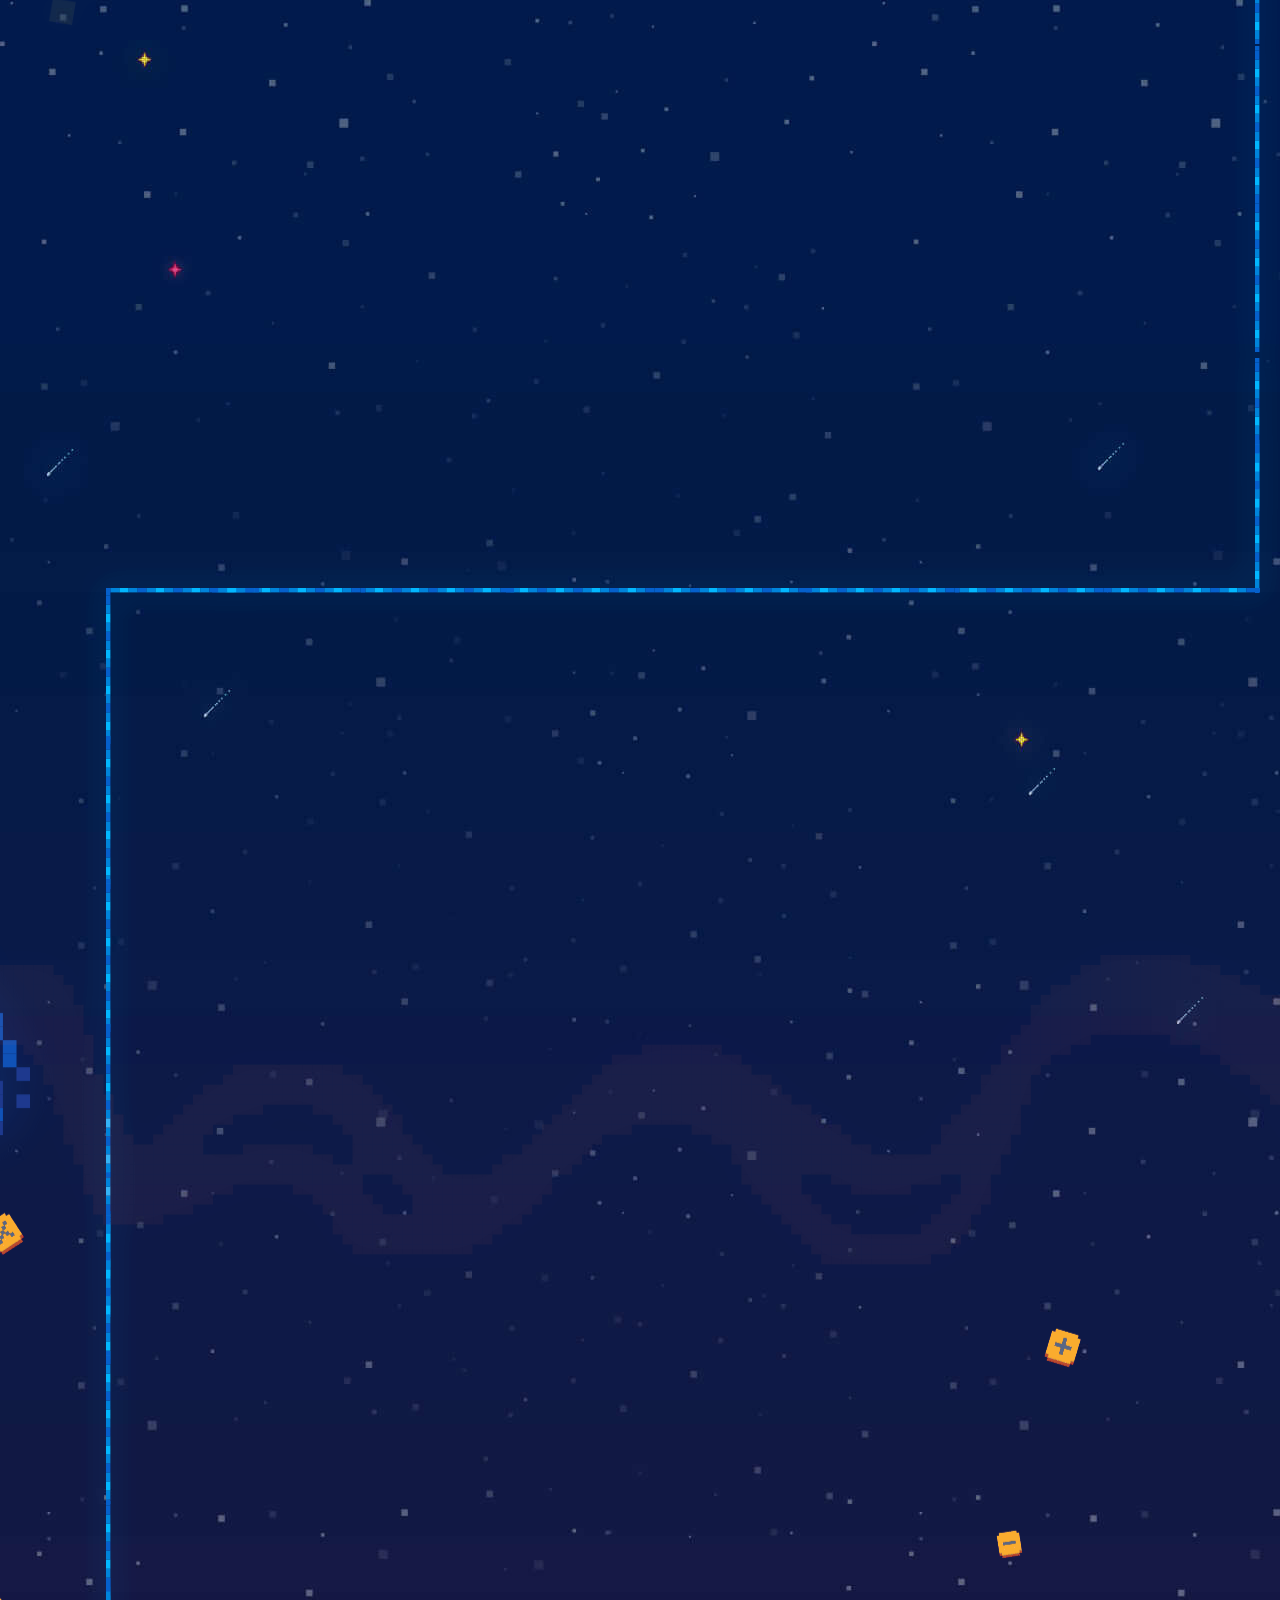
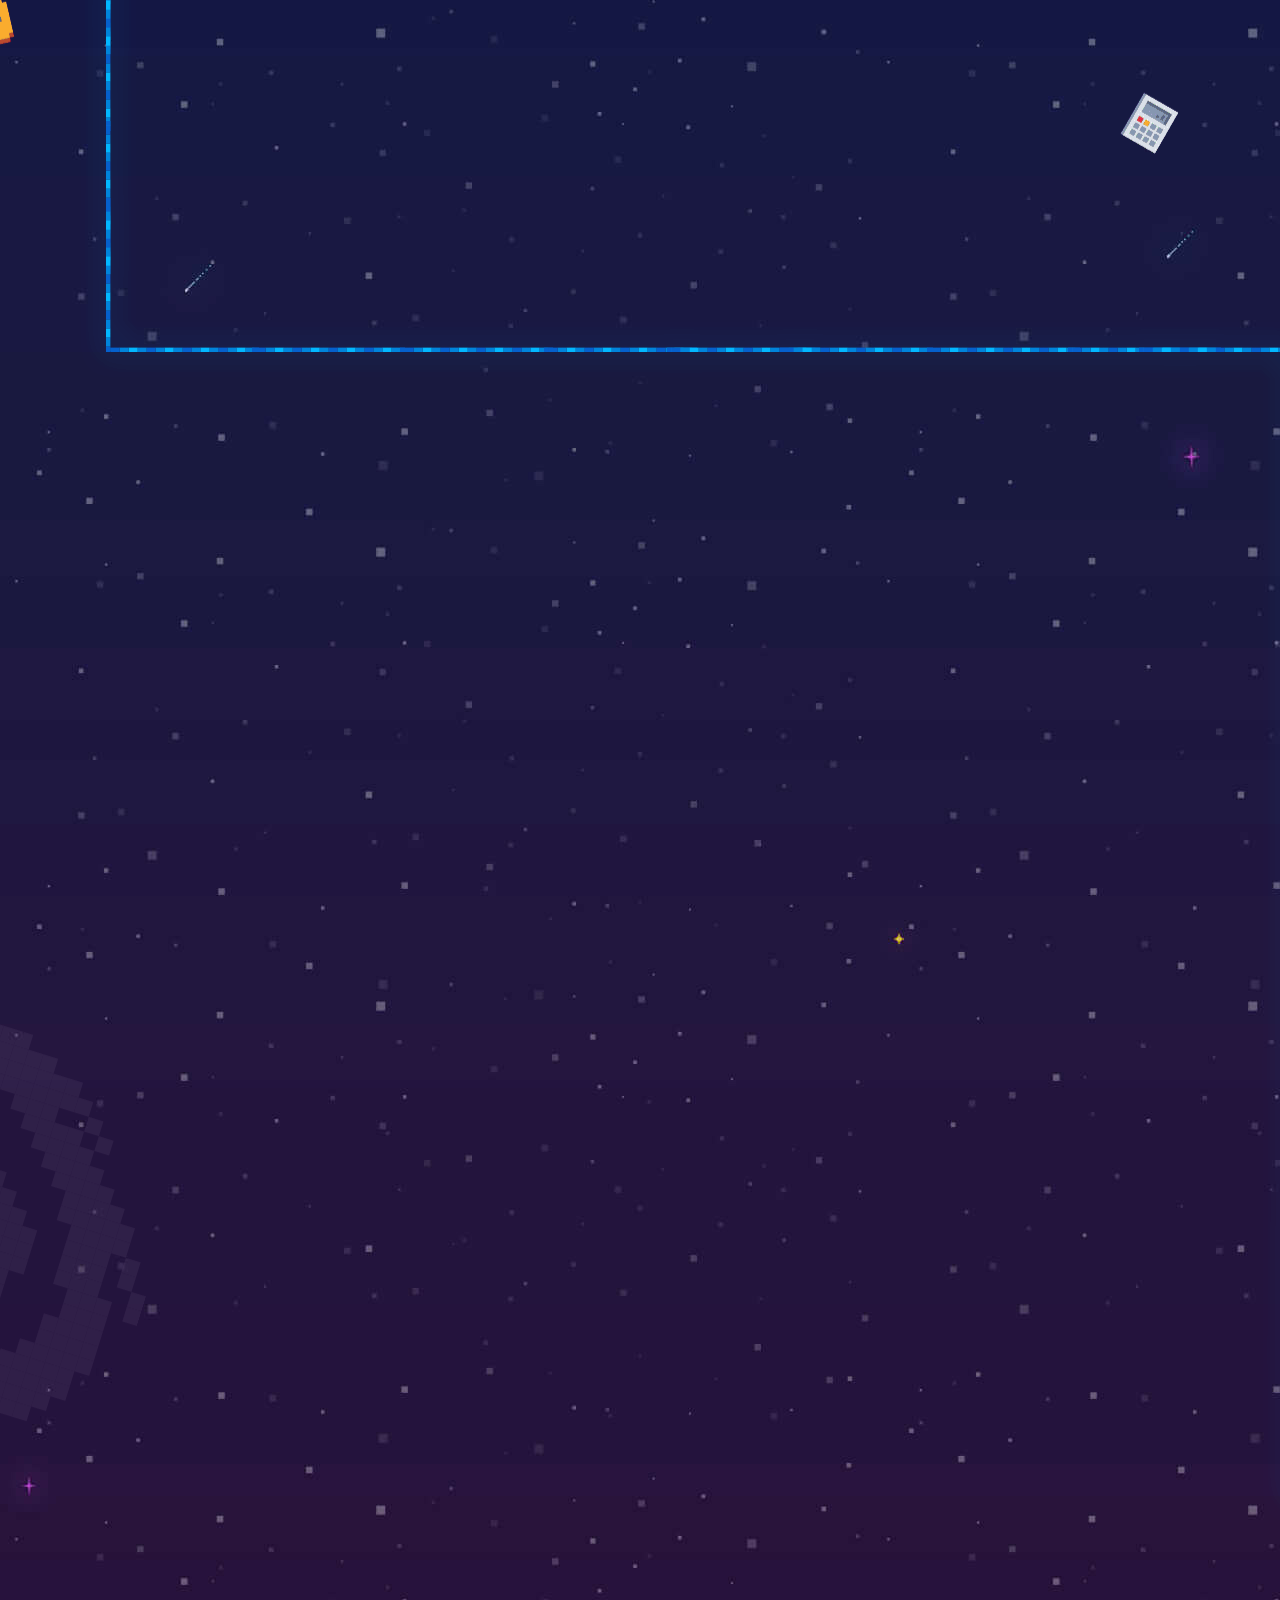
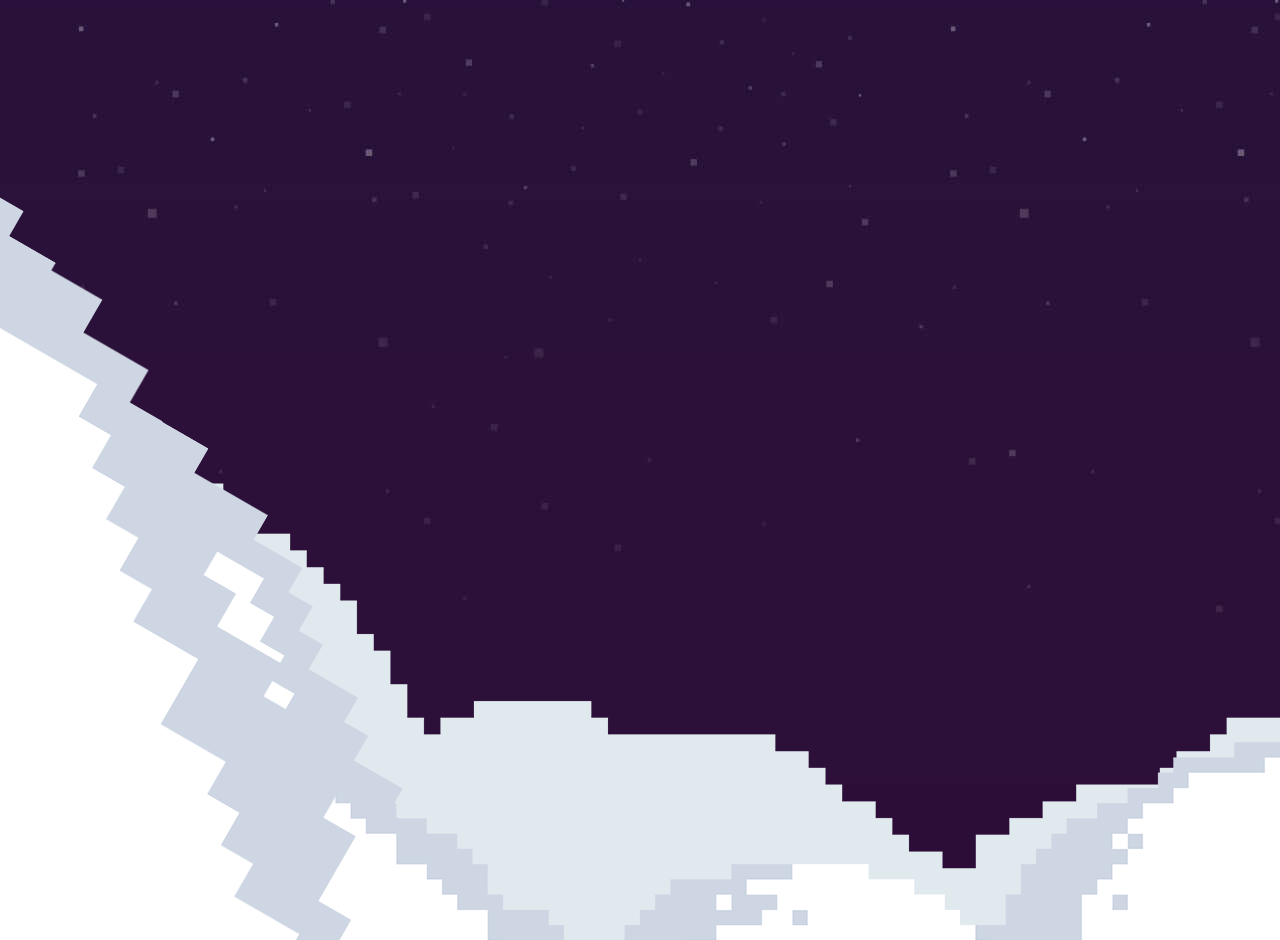
==== commit e9a98f86: "Finalização de diagramação mobile" ====
--- a/index.html
+++ b/index.html
@@ -43,7 +43,7 @@
                     </h1>
 
                     <div class="row">
-                        <div class="col-12 col-xl-6 d-flex justify-content-end">
+                        <div class="col-12 col-xl-6 d-flex justify-content-center justify-content-xl-end">
                             <div class="image-wrapper">
                                 <img src="img/retro-2021/astronauta-intro.png" alt="">
                             </div>
@@ -191,7 +191,8 @@
                 </div>
             </div>
 
-            <div class="retro-2021-content-line divider-astronauta d-flex justify-content-between align-items-center">
+            <div
+                class="retro-2021-content-line divider-astronauta d-none d-xl-flex justify-content-between align-items-center">
                 <img src="img/retro-2021/saturno-lilas.png" alt="" class="planeta">
                 <img src="img/retro-2021/astronauta-baleia.png" alt="" class="astronauta">
             </div>
--- a/styles/retrospectiva-2021.css
+++ b/styles/retrospectiva-2021.css
@@ -9,7 +9,12 @@
     height: 100%;
 }
 
-body {
+
+.retro-2021-wrapper {
+    background: url(../img/retro-2021/bg-retrospectiva.jpg) no-repeat center 0;
+    position: relative;
+    overflow: hidden;
+    overflow-x: hidden;
     font-family: 'Open Sans', sans-serif;
     color: #fff;
     font-size: 30px;
@@ -17,13 +22,6 @@
     font-weight: bold;
 }
 
-.retro-2021-wrapper {
-    background: url(../img/retro-2021/bg-retrospectiva.jpg) no-repeat center 0;
-    position: relative;
-    overflow: hidden;
-    overflow-x: hidden;
-}
-
 .retro-2021-wrapper img[src*=gif] {
     max-width: 100%;
 }
@@ -175,18 +173,7 @@
     z-index: 1;
 }
 
-.retro-2021-wrapper .computador-julho-wrapper .fogo {
-    position: absolute;
-    top: 100%;
-}
-
-.retro-2021-wrapper .computador-julho-wrapper .fogo-1 {
-    left: 40px;
-}
-
-.retro-2021-wrapper .computador-julho-wrapper .fogo-2 {
-    right: -40px;
-}
+
 
 .retro-2021-wrapper .divider-nuvens {
     height: 600px;
@@ -392,4 +379,121 @@
     bottom: 0;
     left: 50%;
     transform: translateX(-50%);
+}
+
+@media screen and (max-width: 1140px) {
+
+    .retro-2021-wrapper {
+        font-size: 24px;
+        padding: 0 15px;
+    }
+    .retro-2021-wrapper .timeline-wrapper {
+        display: none;
+    }
+
+    .retro-2021-wrapper .retro-2021-content-line {
+        height: auto;
+        margin-bottom: 30px;
+    }
+
+    .retro-2021-wrapper .image-wrapper img {
+        max-width: 70%;
+        margin: 0 auto 20px;
+    }
+ 
+
+    .retro-2021-wrapper img,
+    .retro-2021-wrapper img[src*=gif],
+    .retro-2021-wrapper img[src*=gif].full {
+        max-width: 100%;
+    }
+
+    .retro-2021-wrapper [class*="bg-"] {
+        background-size: contain;
+    }
+
+    .retro-2021-wrapper .titulo-mes {
+        max-width: 65%;
+        margin-bottom: 30px;
+    }
+
+    .retro-2021-wrapper .intro {
+        padding-top: 20px;
+    }
+
+    .retro-2021-wrapper .intro-text {
+        padding-left: 0;
+    }
+
+    .retro-2021-wrapper .intro-text p {
+        font-style: 22px;
+    }
+
+    .retro-2021-wrapper .intro-text p:first-child {
+        font-size: 36px;
+    }
+
+    .retro-2021-wrapper .julho .titulo-mes {
+        margin-bottom: 0;
+    }
+
+    .retro-2021-wrapper .agosto .text-content {
+        padding: 0;
+    }
+
+    .retro-2021-wrapper .happmobi-pearson {
+        height: auto;
+    }
+
+    .retro-2021-wrapper .numeros .text-content {
+        padding-left: 0;
+    }
+
+    .retro-2021-wrapper .numeros-wrapper {
+        margin-top: 25px;
+        margin-bottom: 30px;
+        font-size: 30px;
+    }
+
+    .retro-2021-wrapper .habilita {
+        padding-left: 0;
+        
+    }
+
+    .retro-2021-wrapper .habilita p:last-child {
+        margin-top: 20px;
+    }
+
+    .retro-2021-wrapper .maio .text-content.last p:last-child {
+        margin-top: 30px;
+    }
+
+    .retro-2021-wrapper .divider-astronauta {
+        display: none;
+    }
+
+    .retro-2021-wrapper .novembro .titulo {
+        margin-bottom: 20px;
+    }
+
+    .retro-2021-wrapper .novembro img {
+        transform: none;
+    }
+
+    .retro-2021-wrapper .loading-2022 .loading {
+        position: static;
+        transform: none;
+        margin-bottom: 230px;
+    }
+
+    .retro-2021-wrapper .footer {
+        margin-left: -15px;
+        margin-right: -15px;
+    }
+
+    
+
+
+    
+    
 }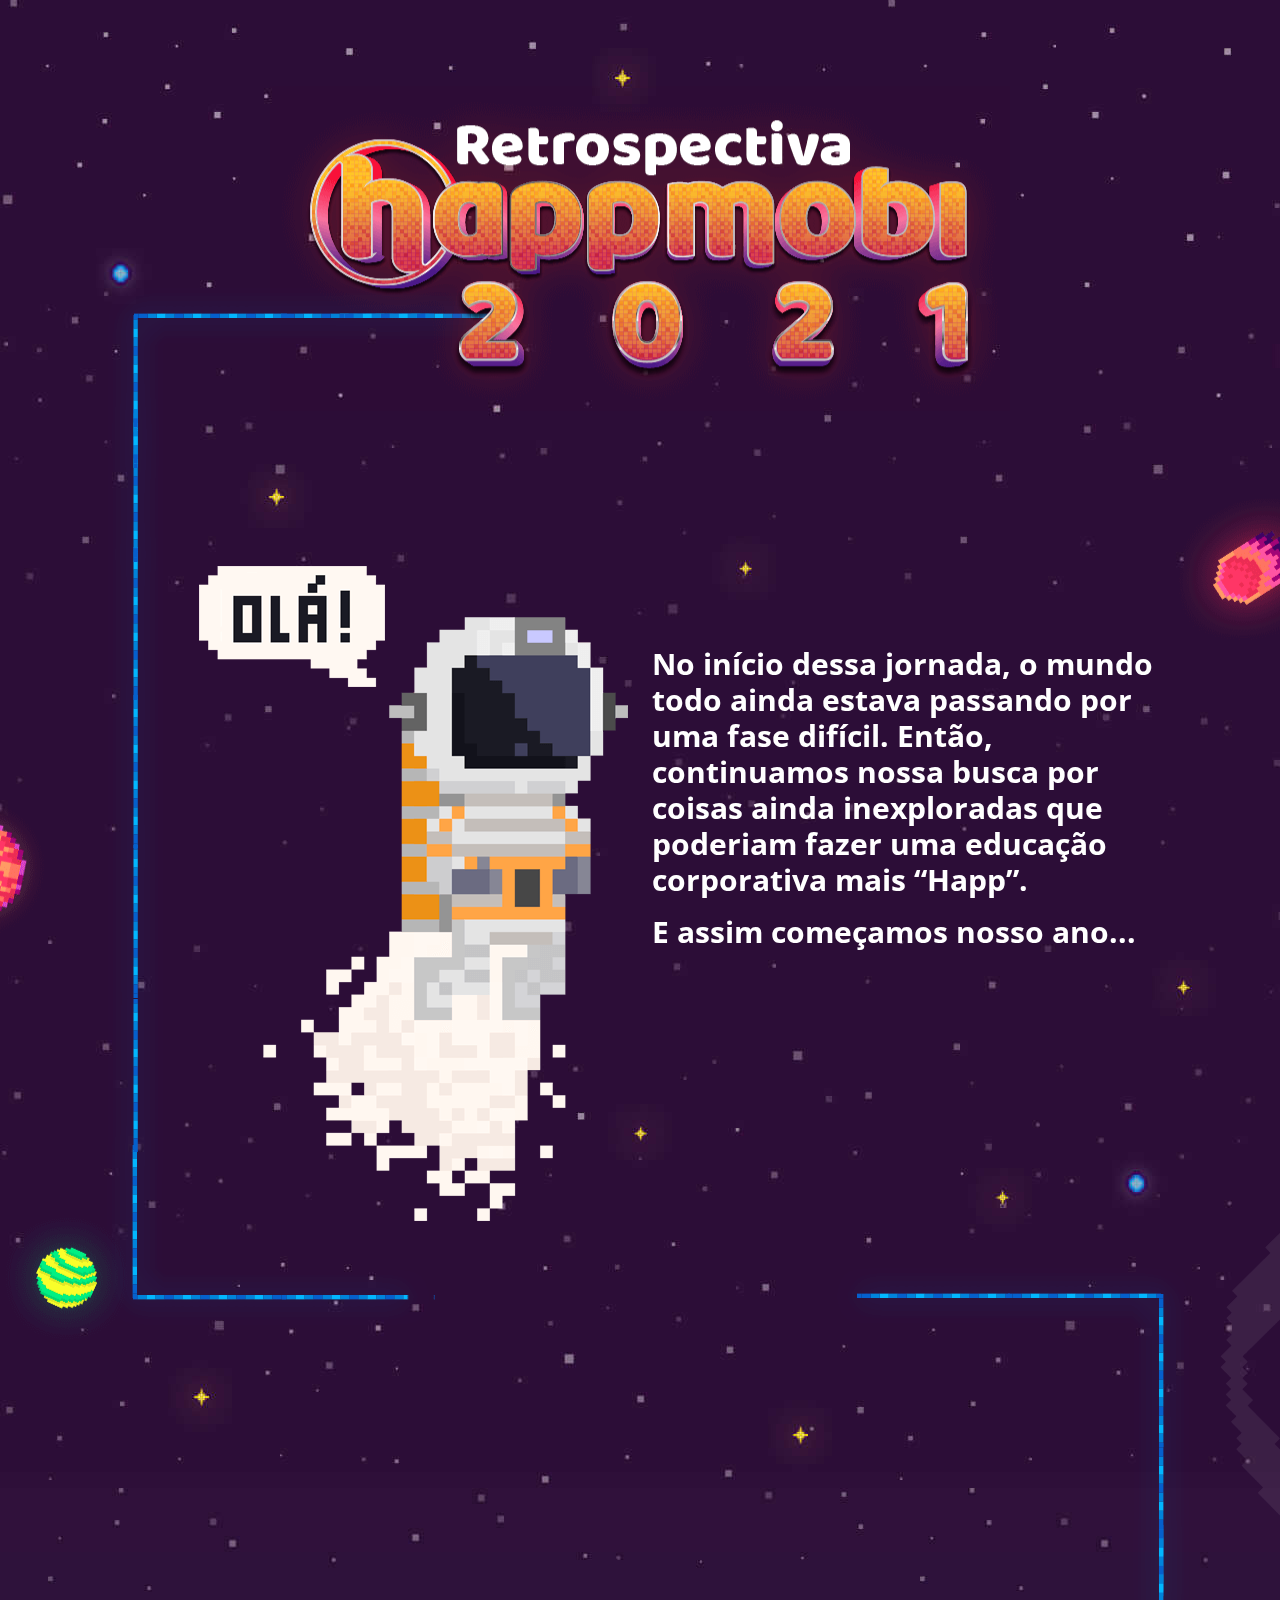
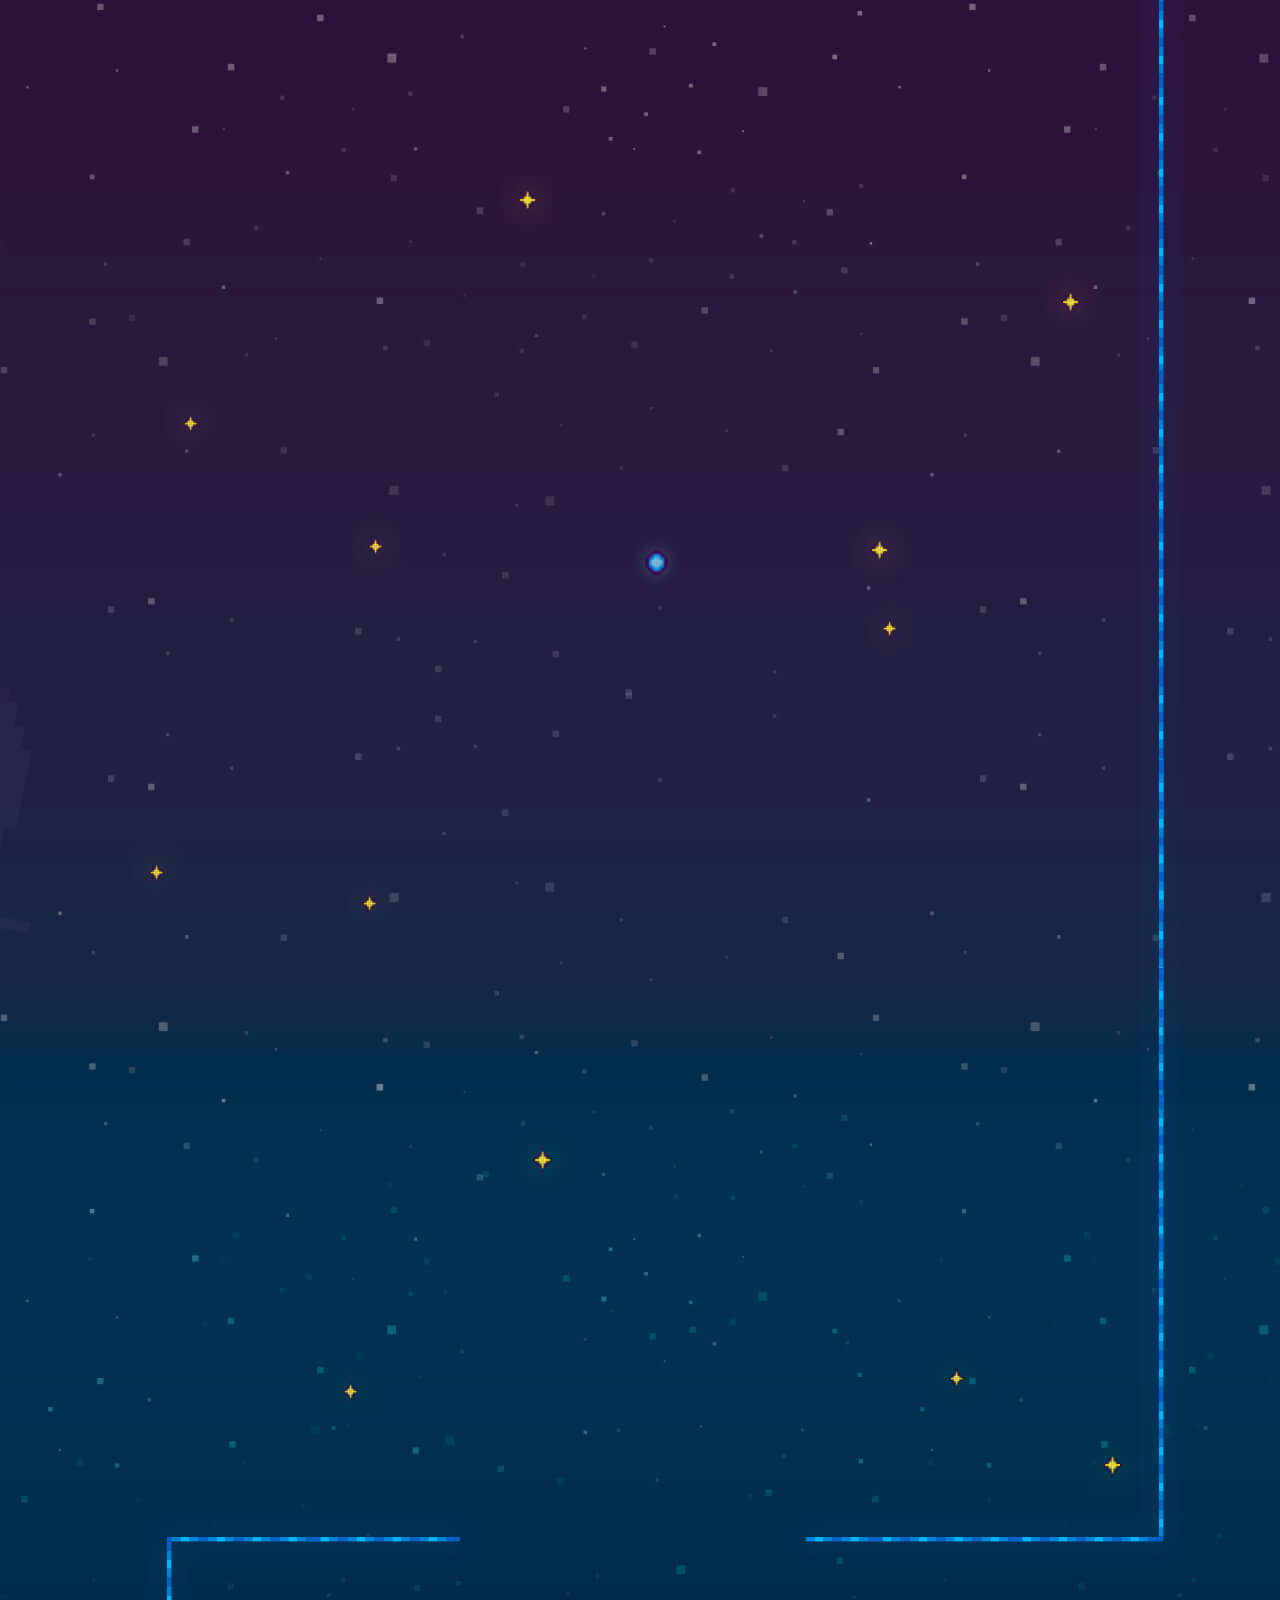
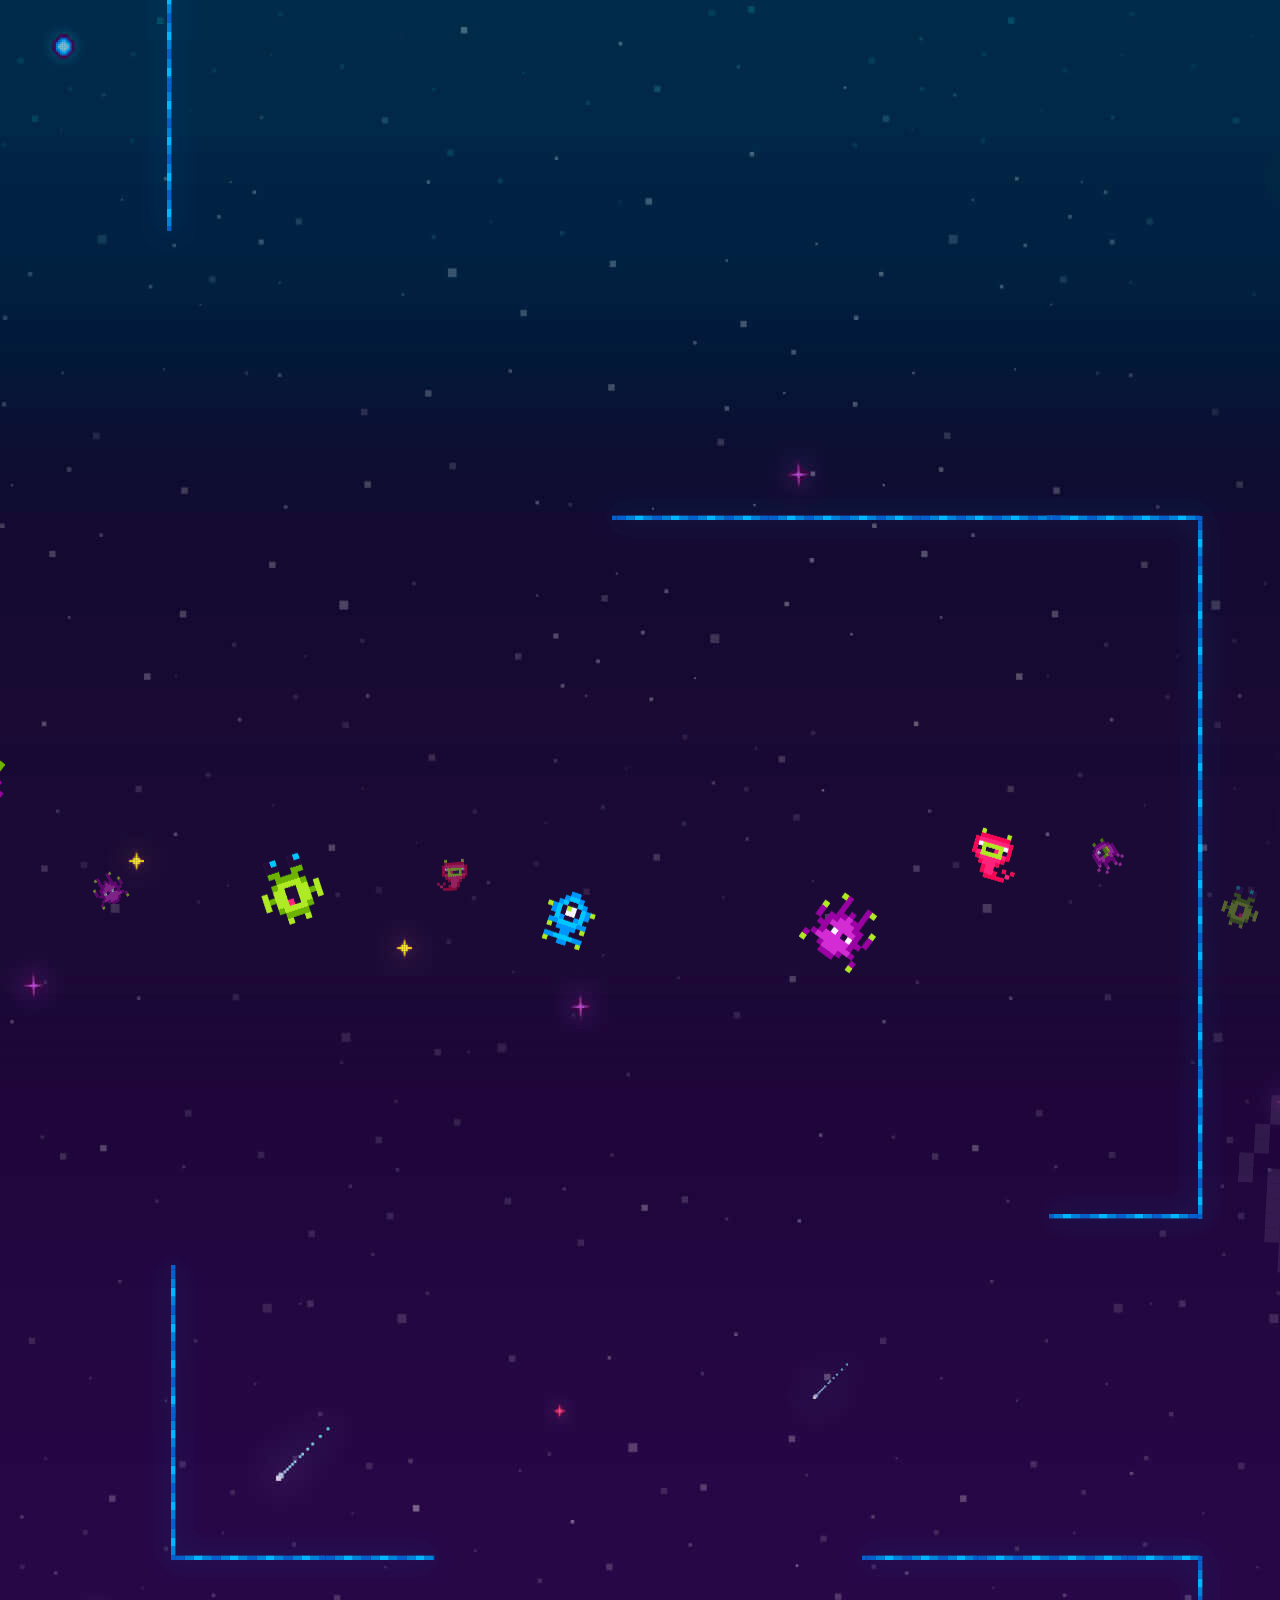
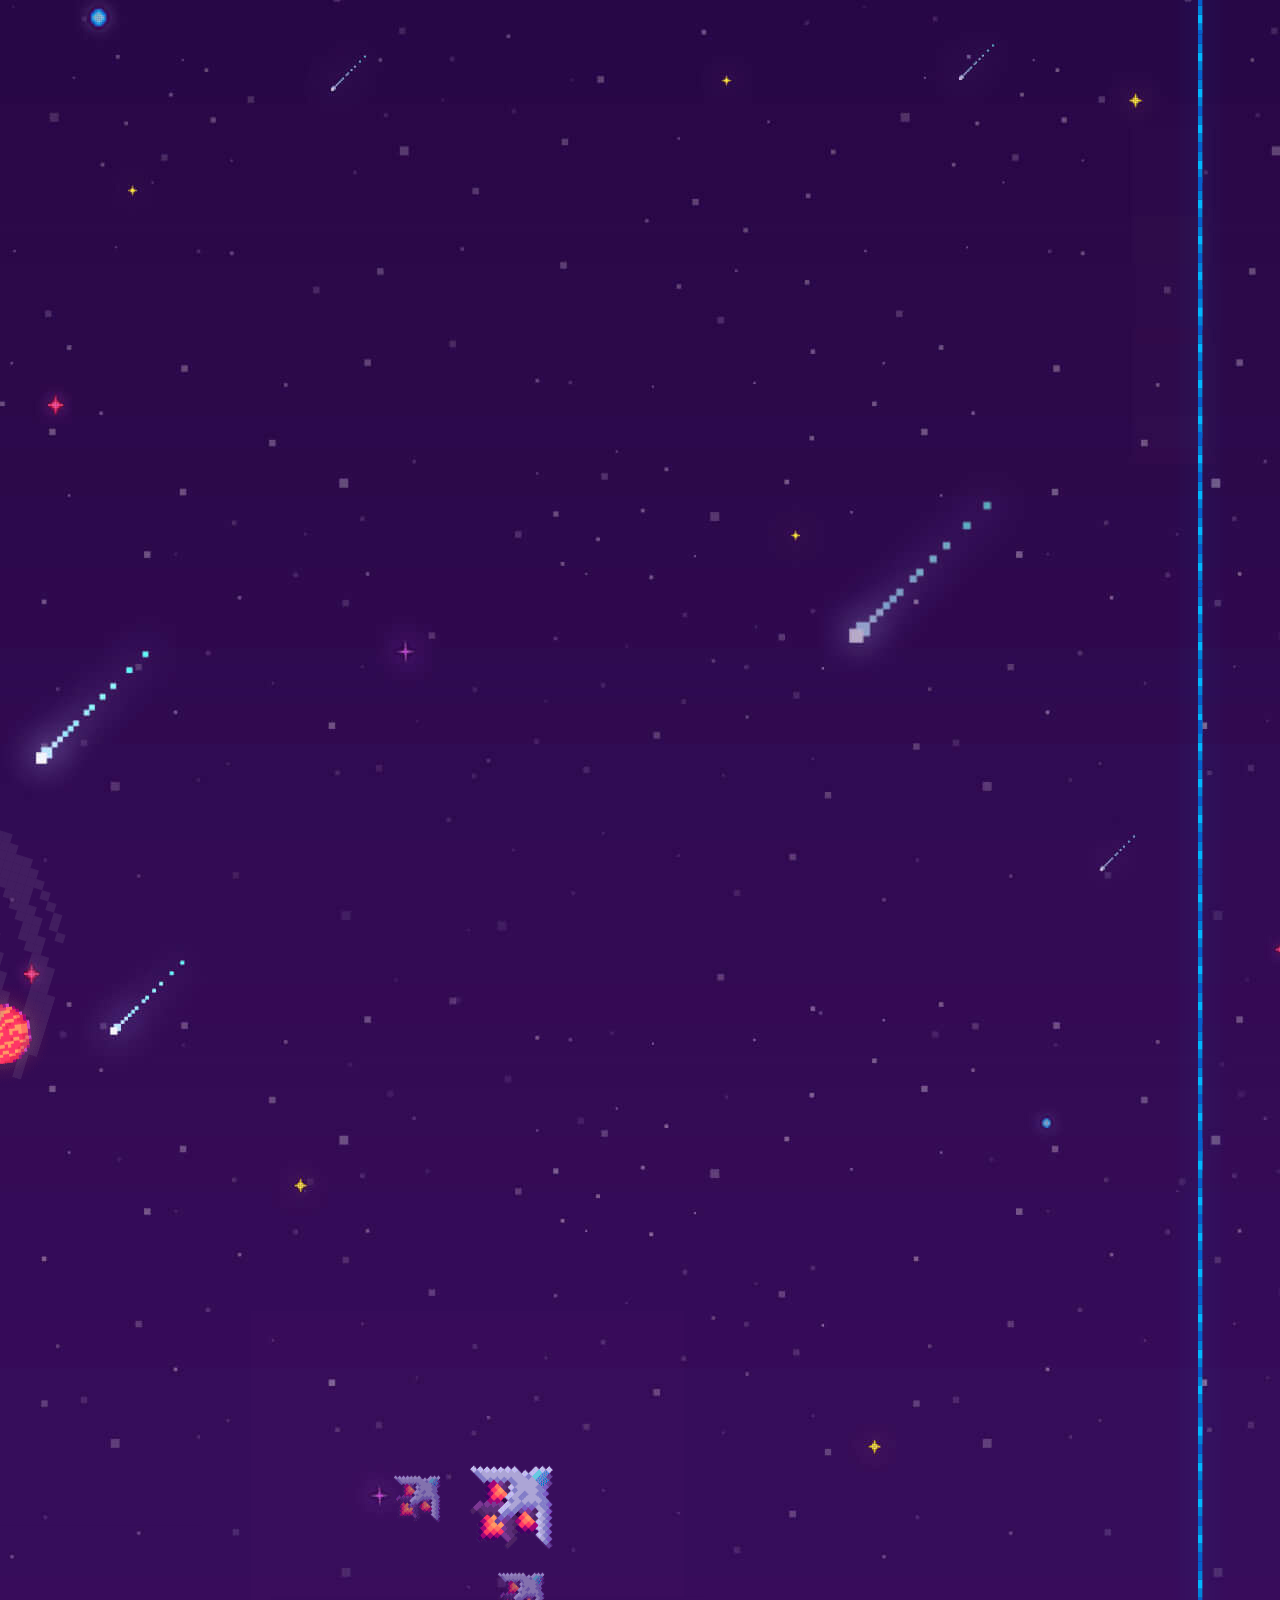
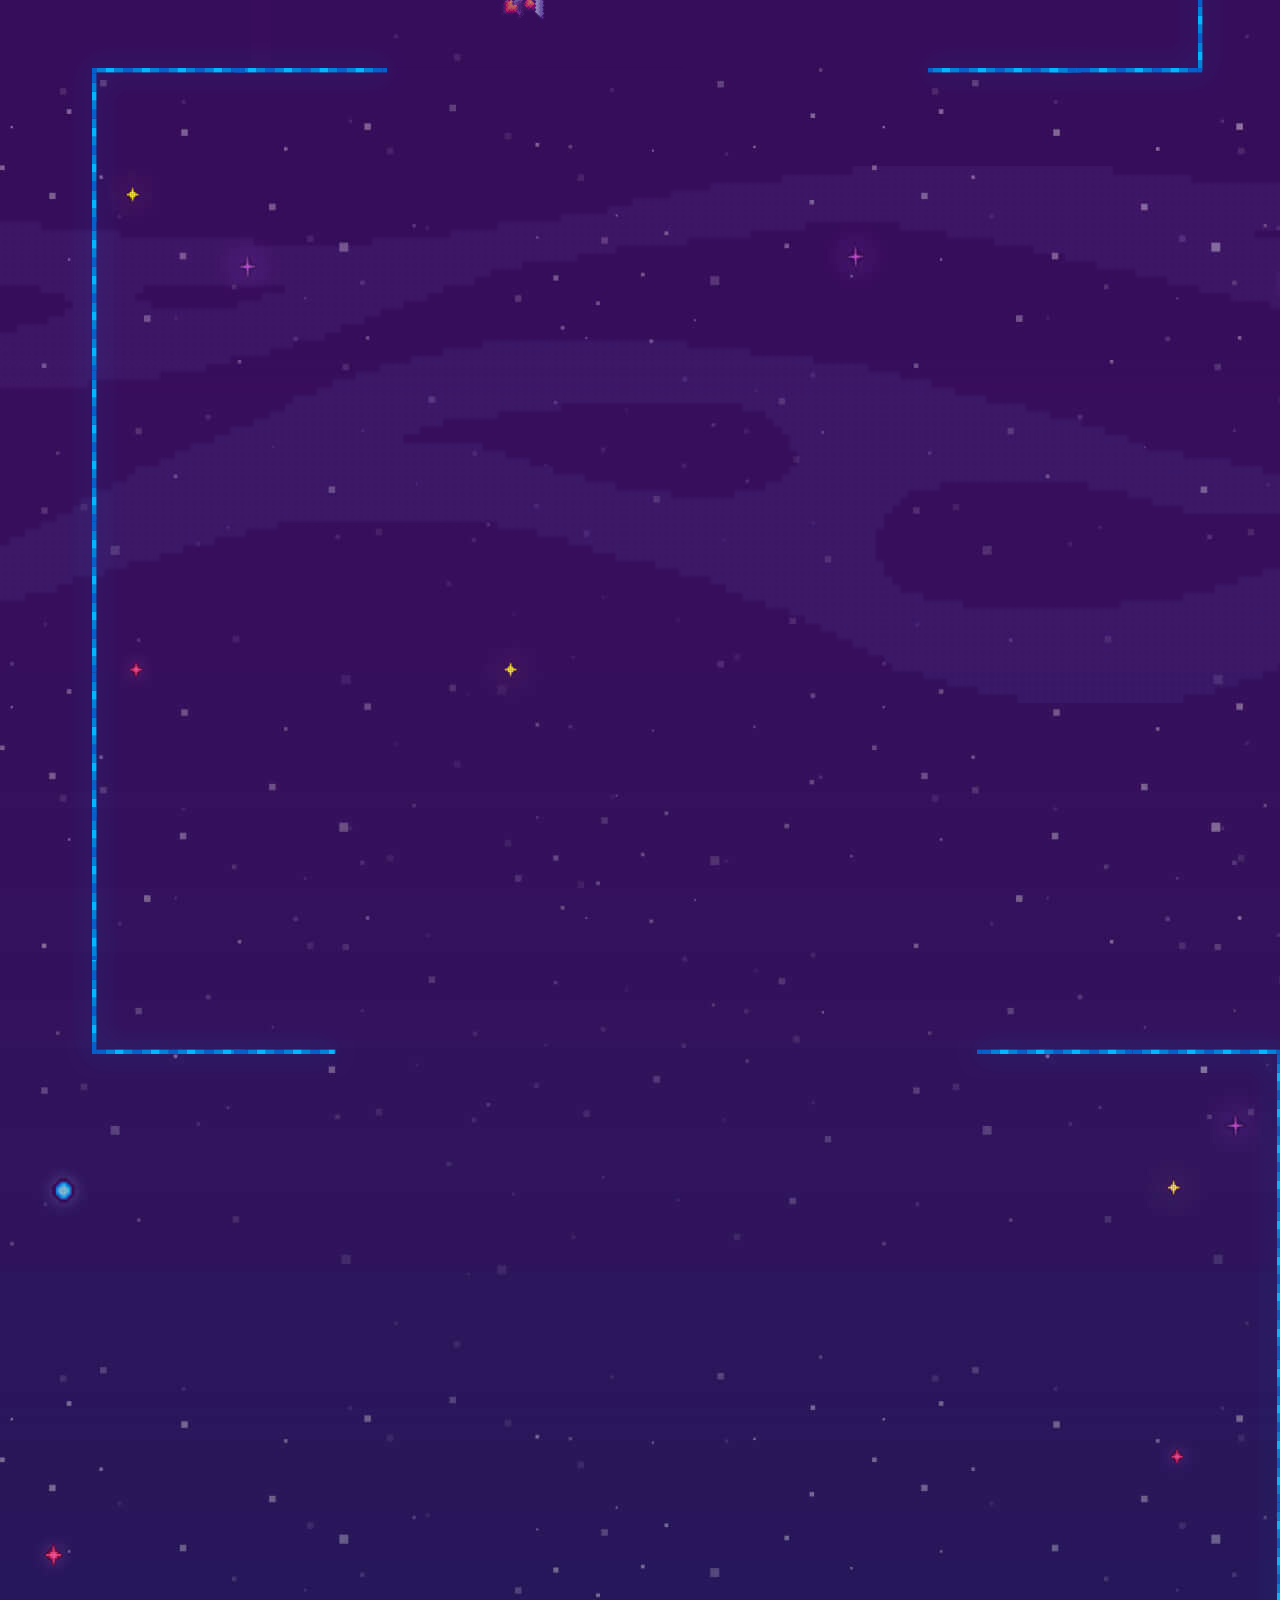
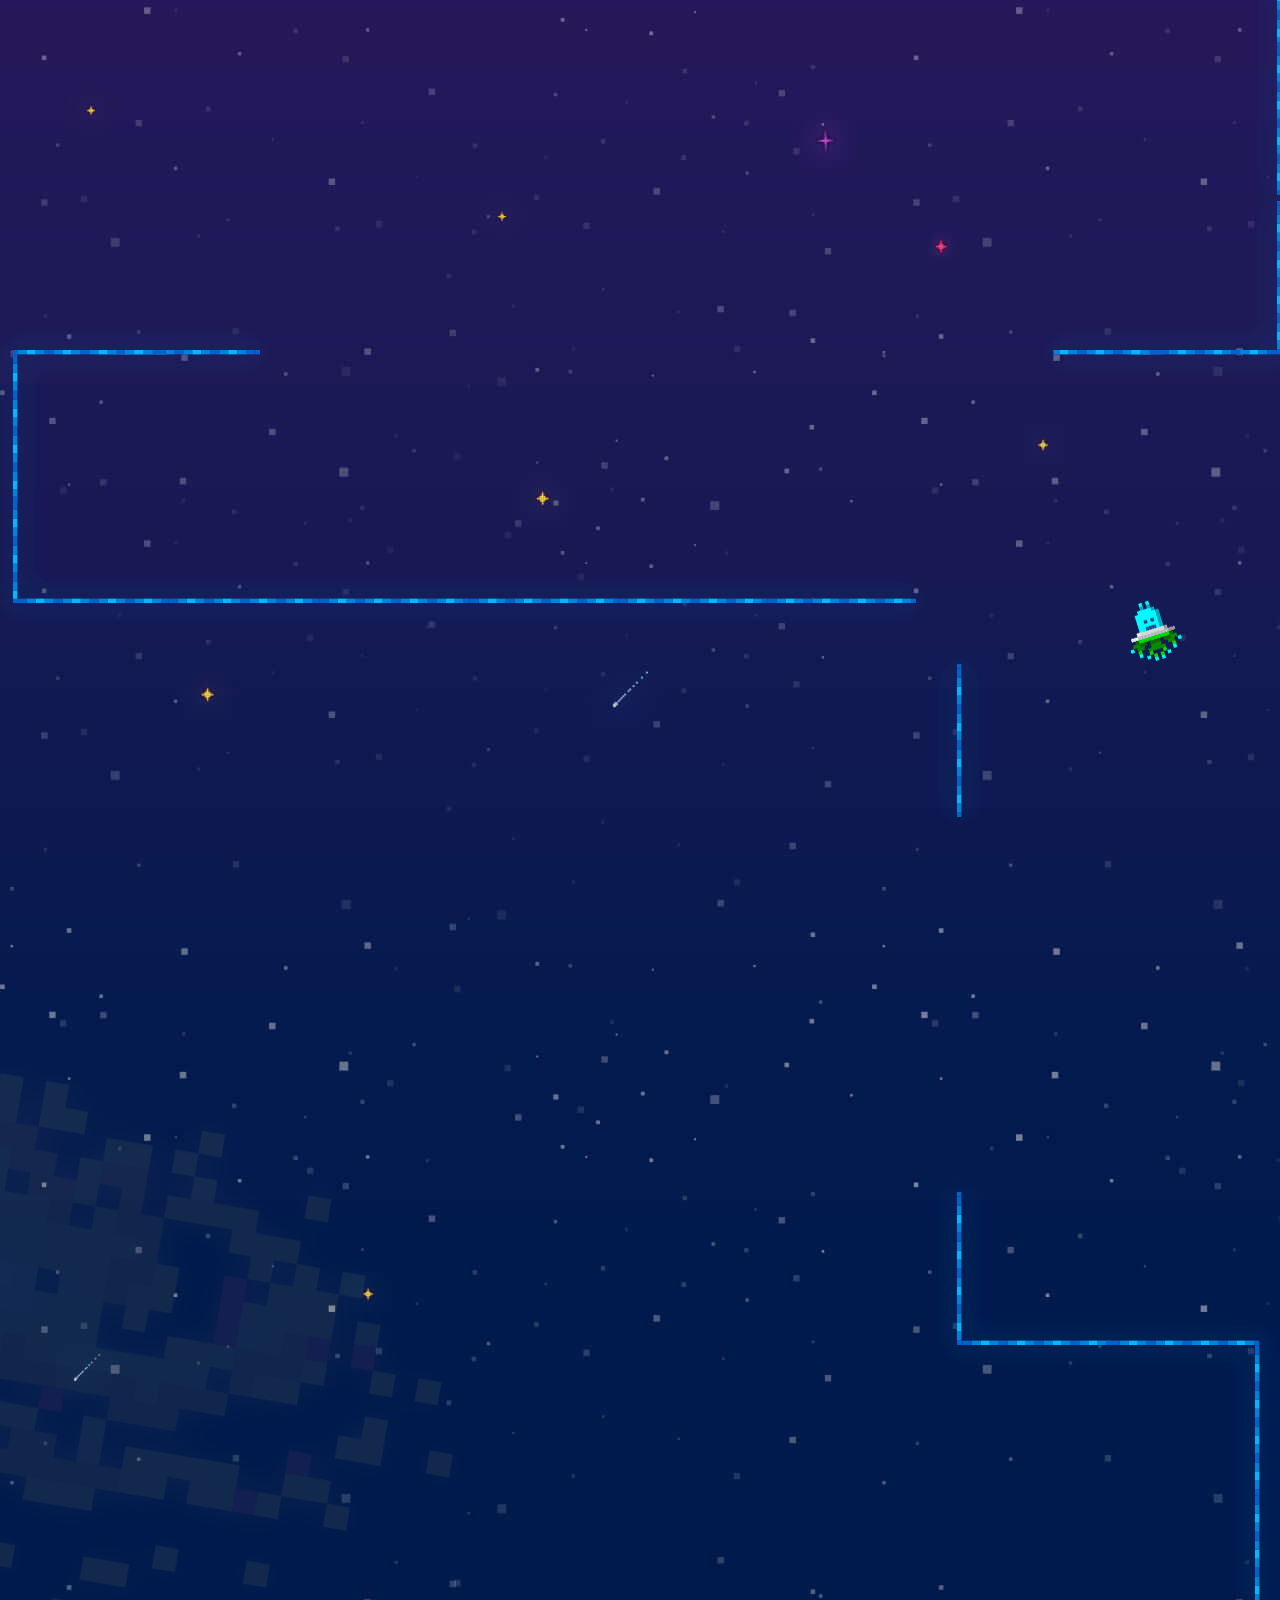
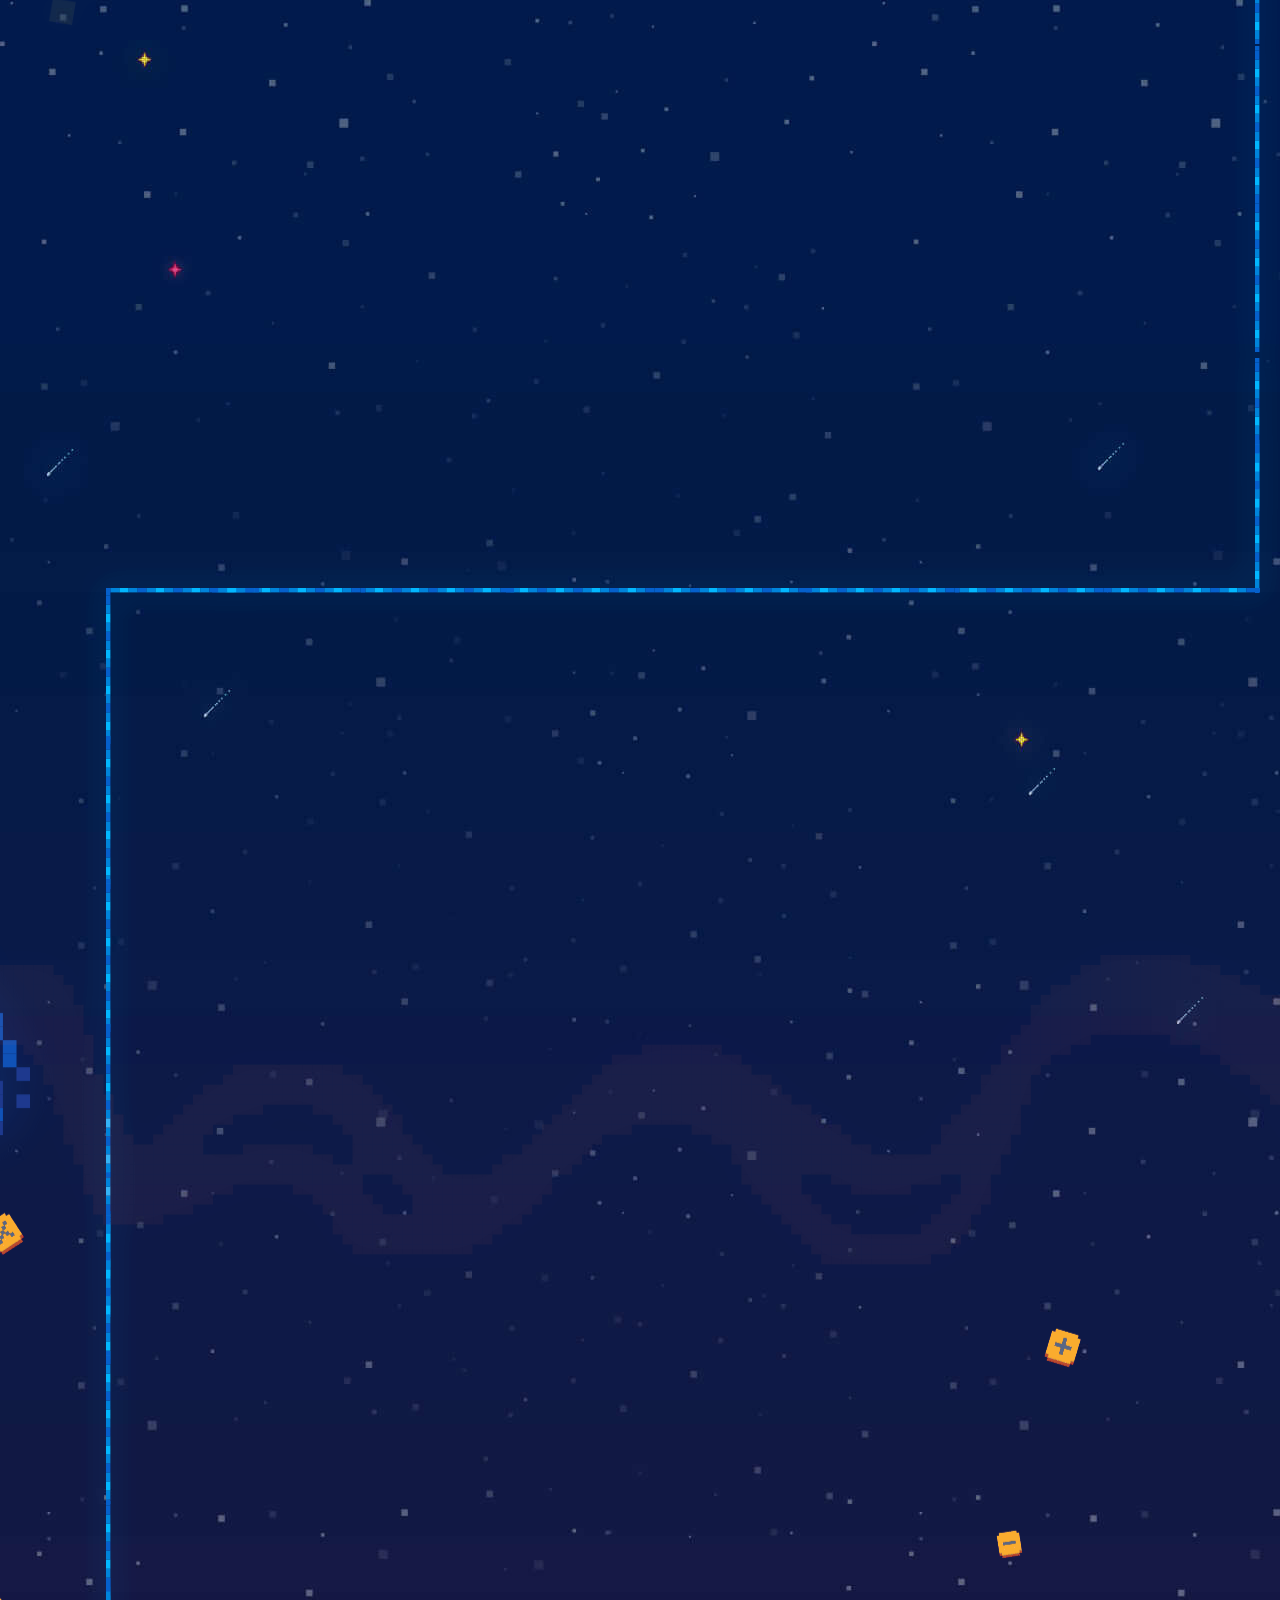
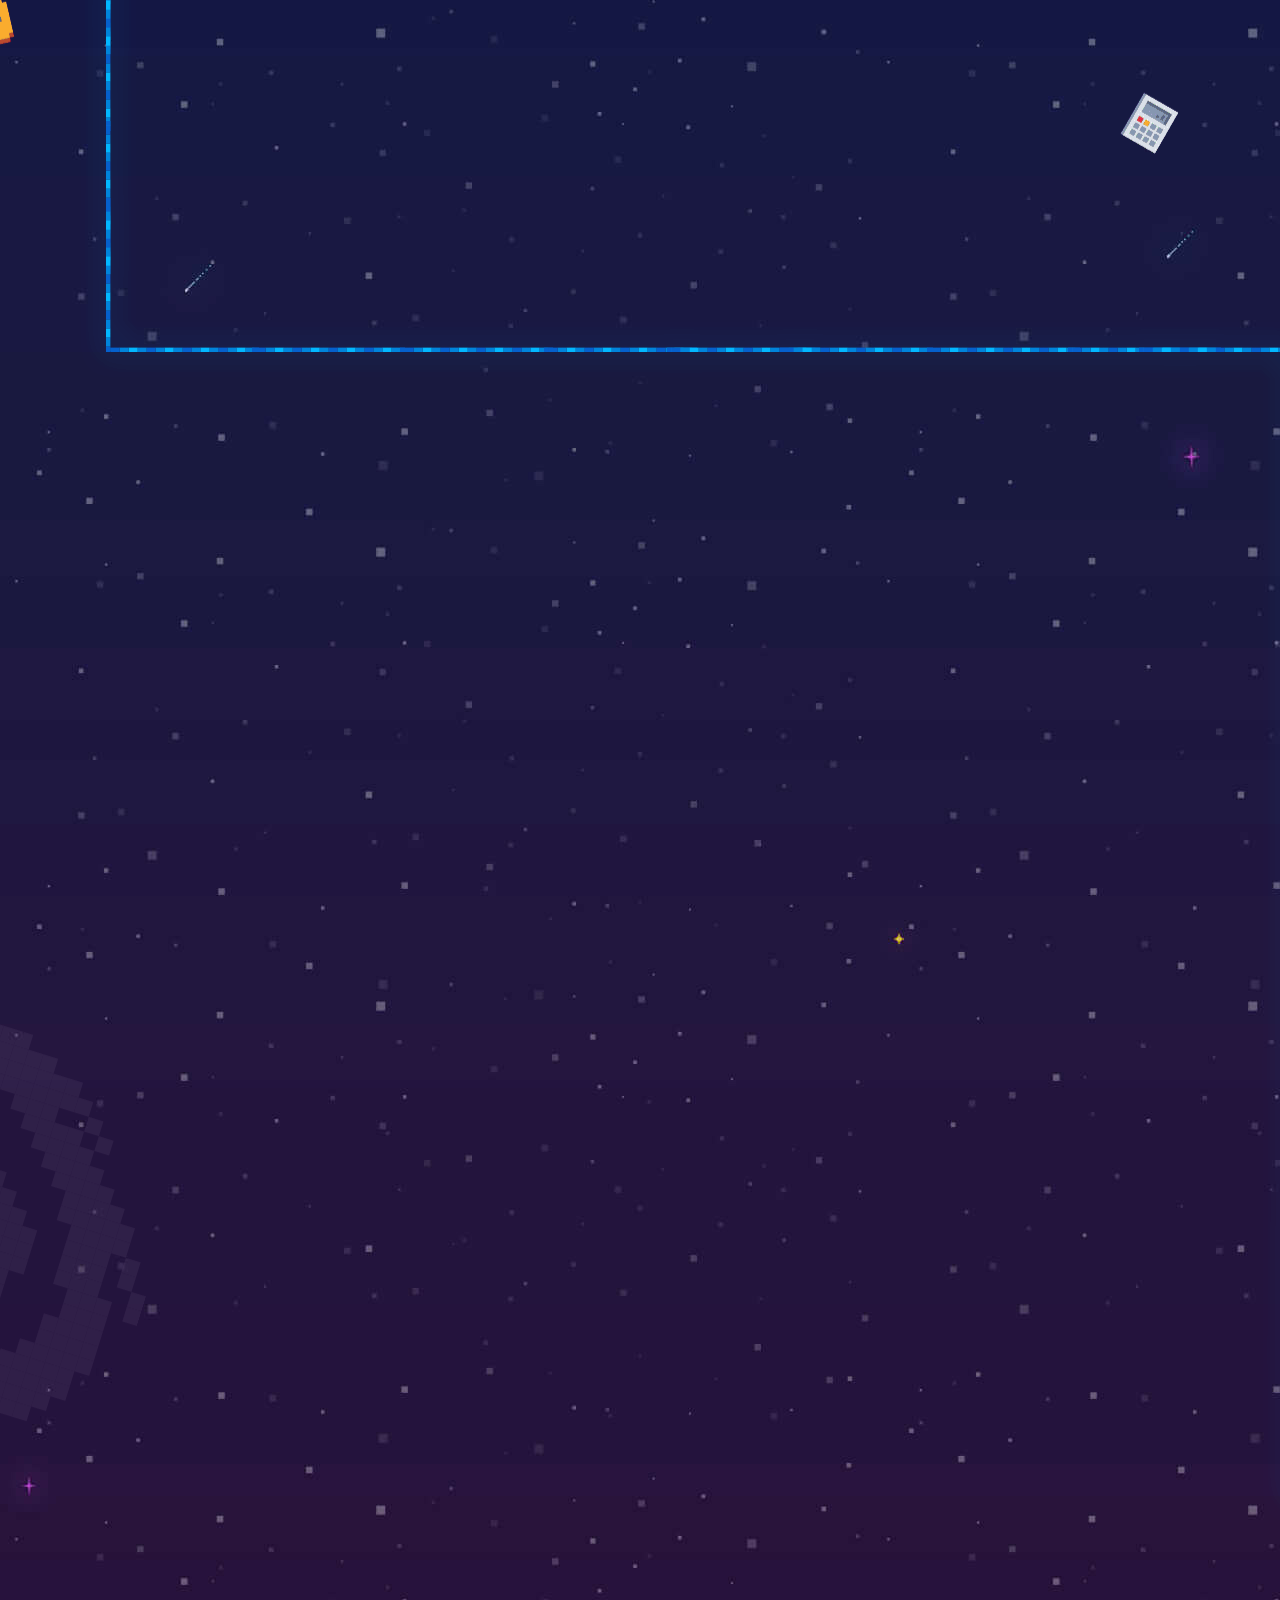
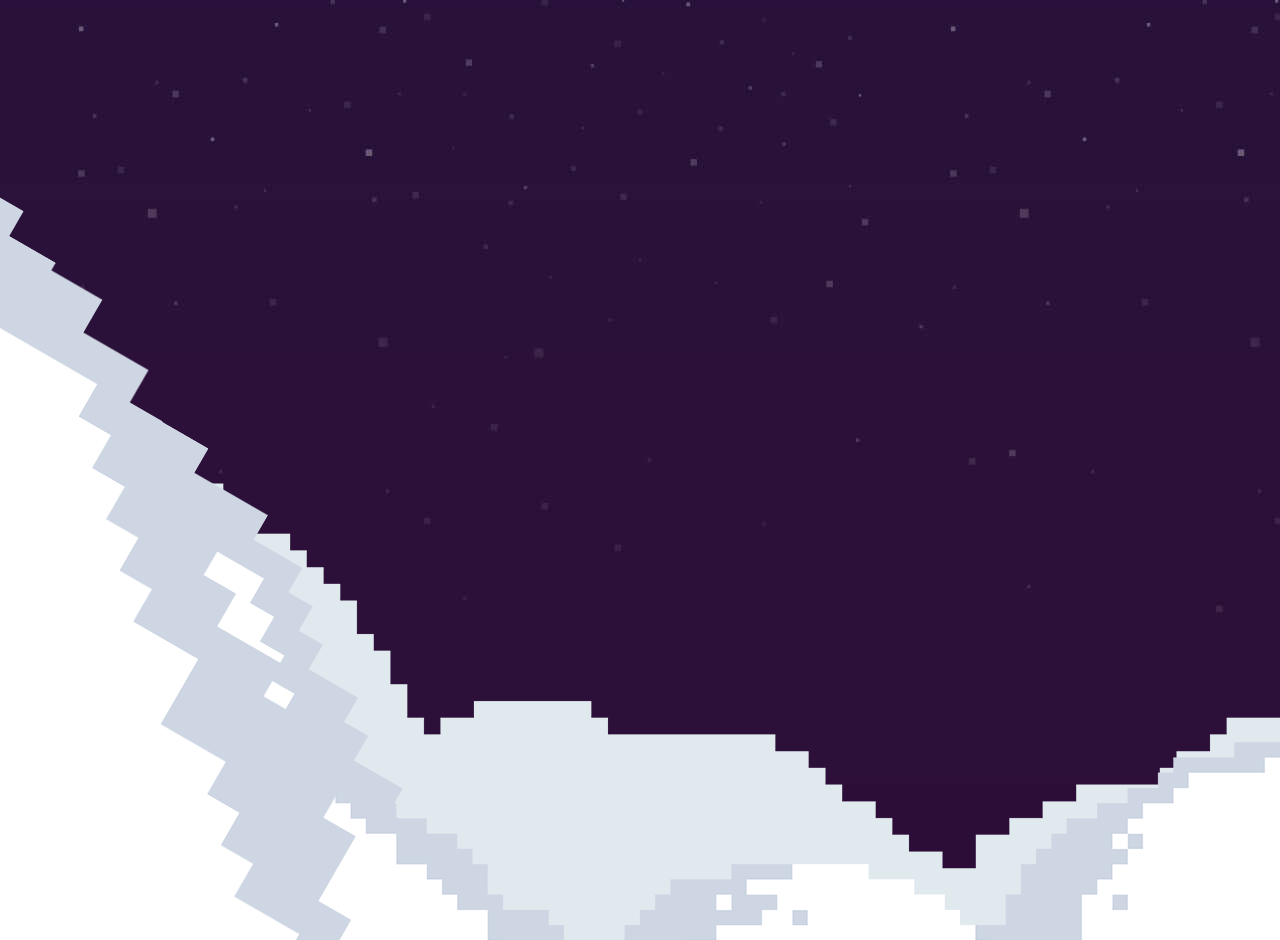
==== commit 36db6acc: "Ajustes animação inicial" ====
--- a/index.html
+++ b/index.html
@@ -17,7 +17,7 @@
     </head>
 
     <body>
-        <div class="retro-2021-wrapper">
+        <div class="retro-2021-wrapper preloading">
 
             <div class="parallax-images">
                 <div class="bgs bg-1">
--- a/styles/retrospectiva-2021.css
+++ b/styles/retrospectiva-2021.css
@@ -22,6 +22,11 @@
     font-weight: bold;
 }
 
+.retro-2021-wrapper.preloading >  * {
+    opacity: 0;
+    transition: 0.2;
+}
+
 .retro-2021-wrapper img[src*=gif] {
     max-width: 100%;
 }
@@ -377,8 +382,7 @@
 .retro-2021-wrapper .footer .foguete-final {
     position: absolute;
     bottom: 0;
-    left: 50%;
-    transform: translateX(-50%);
+    
 }
 
 @media screen and (max-width: 1140px) {
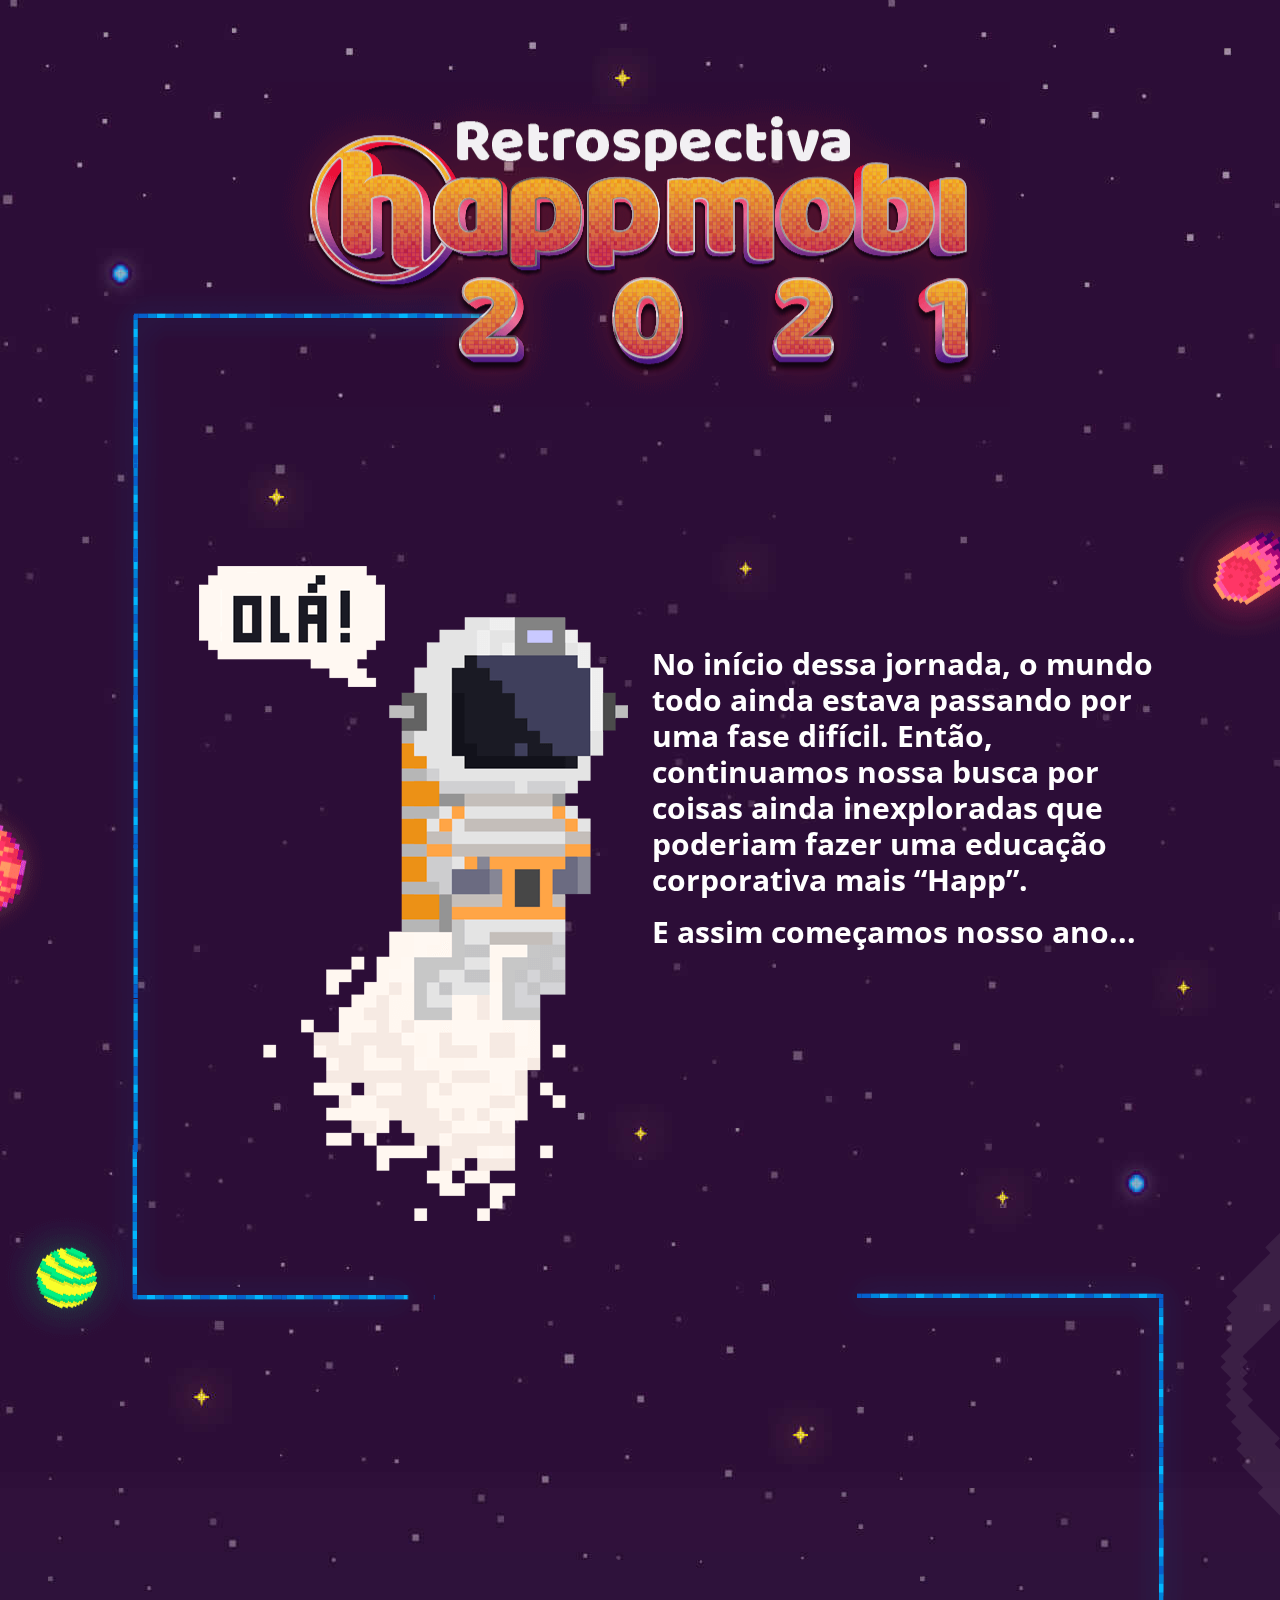
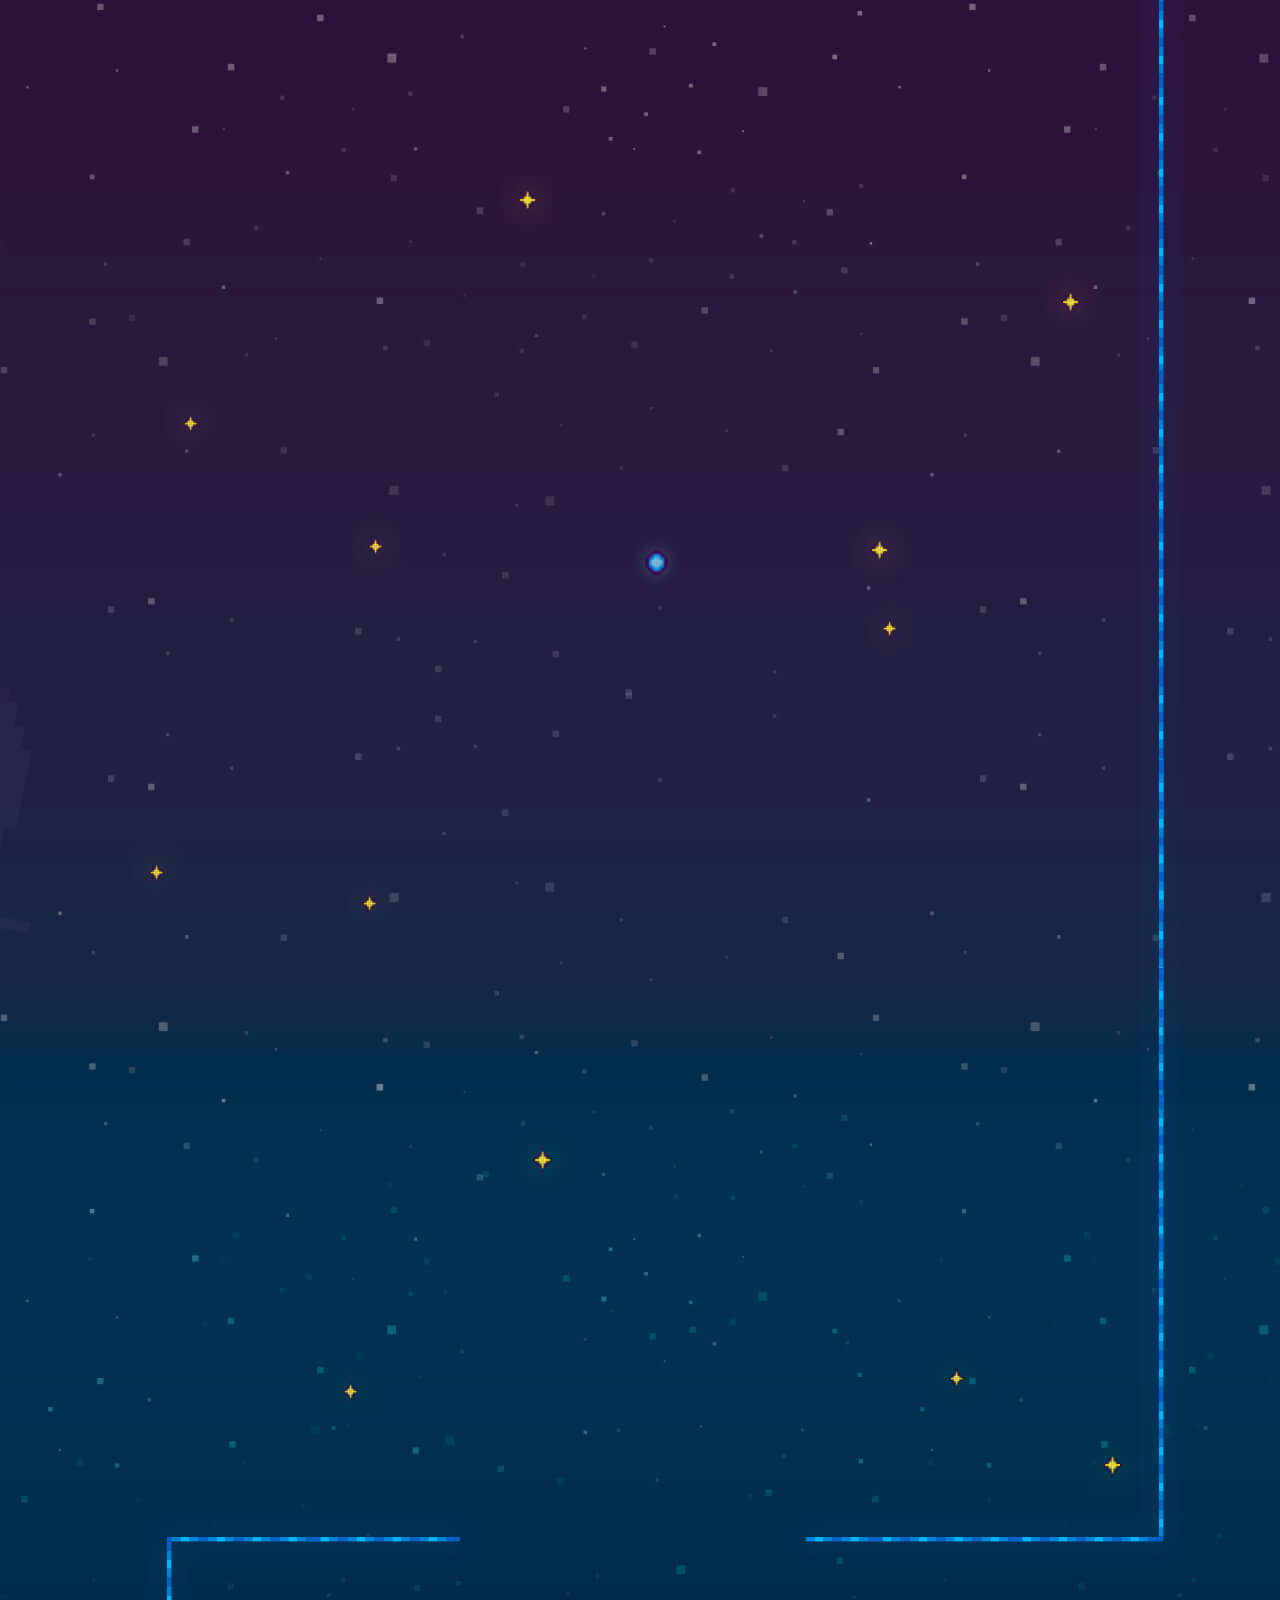
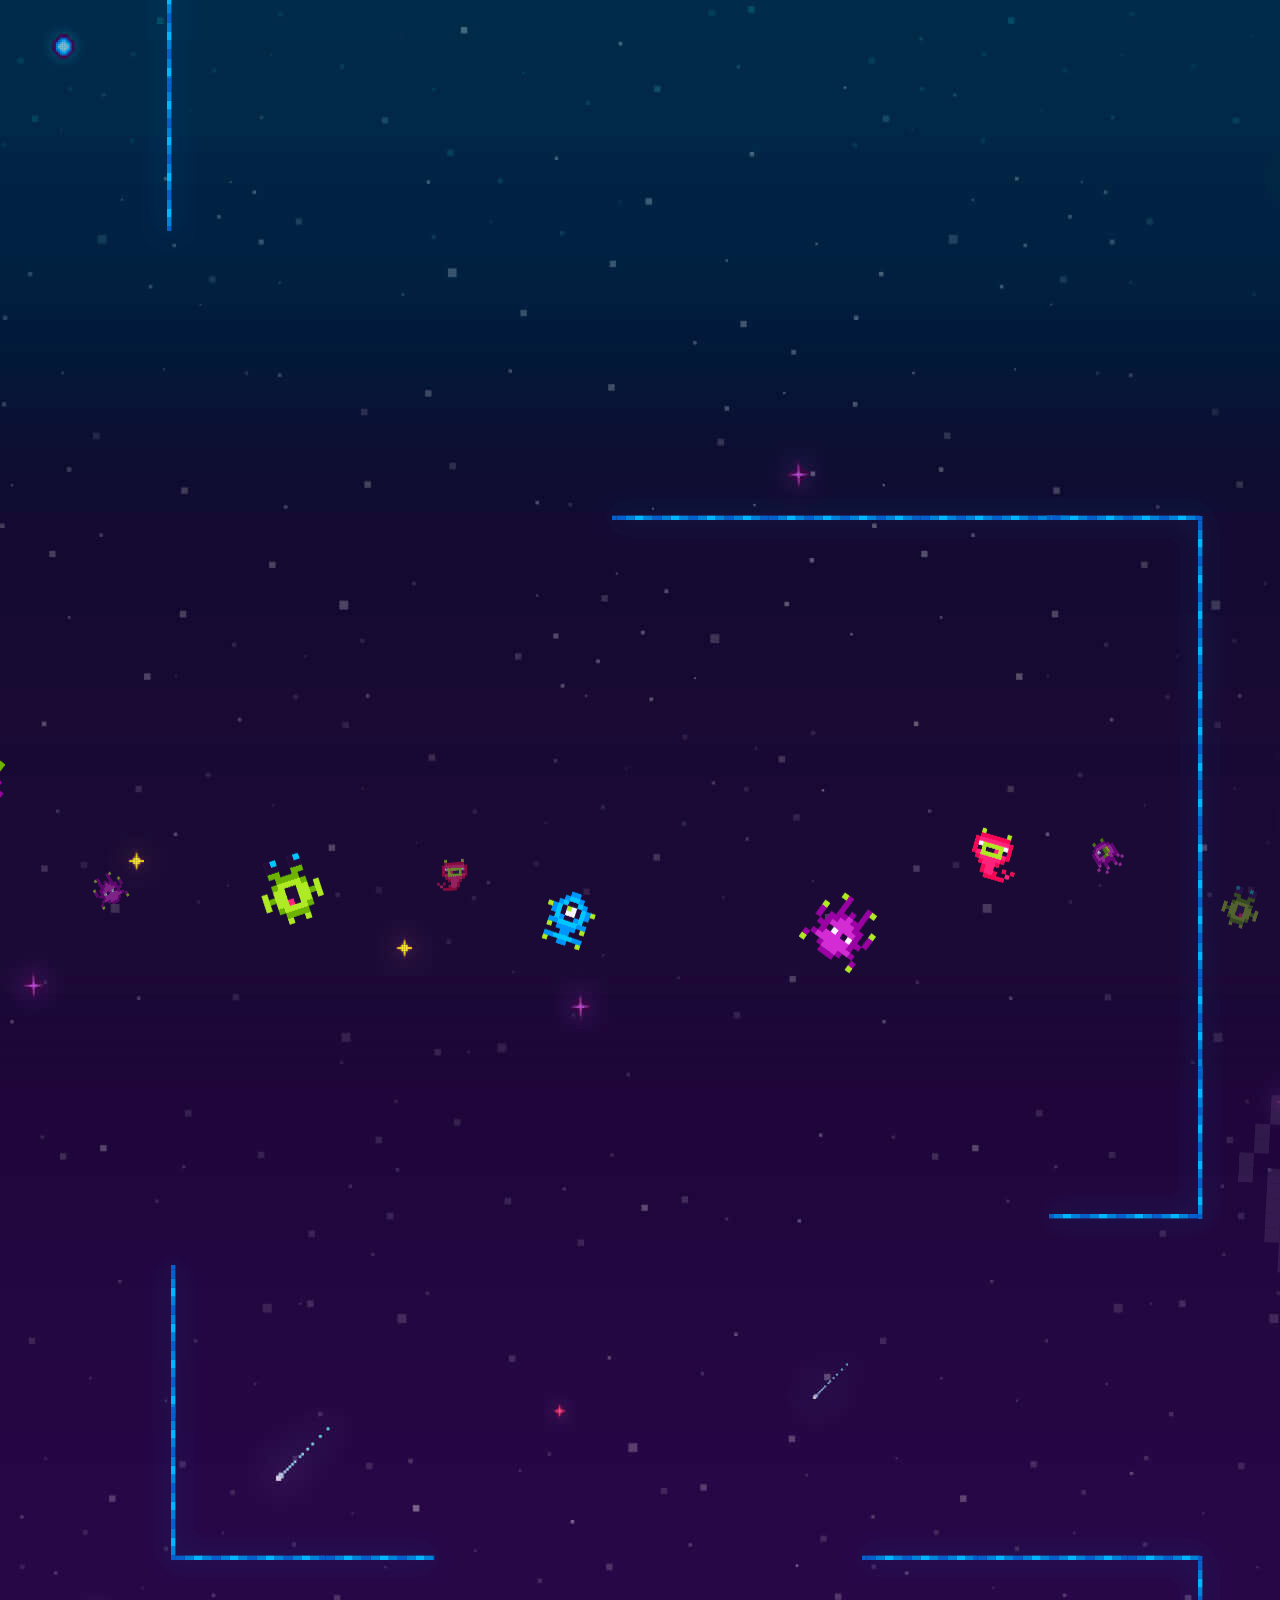
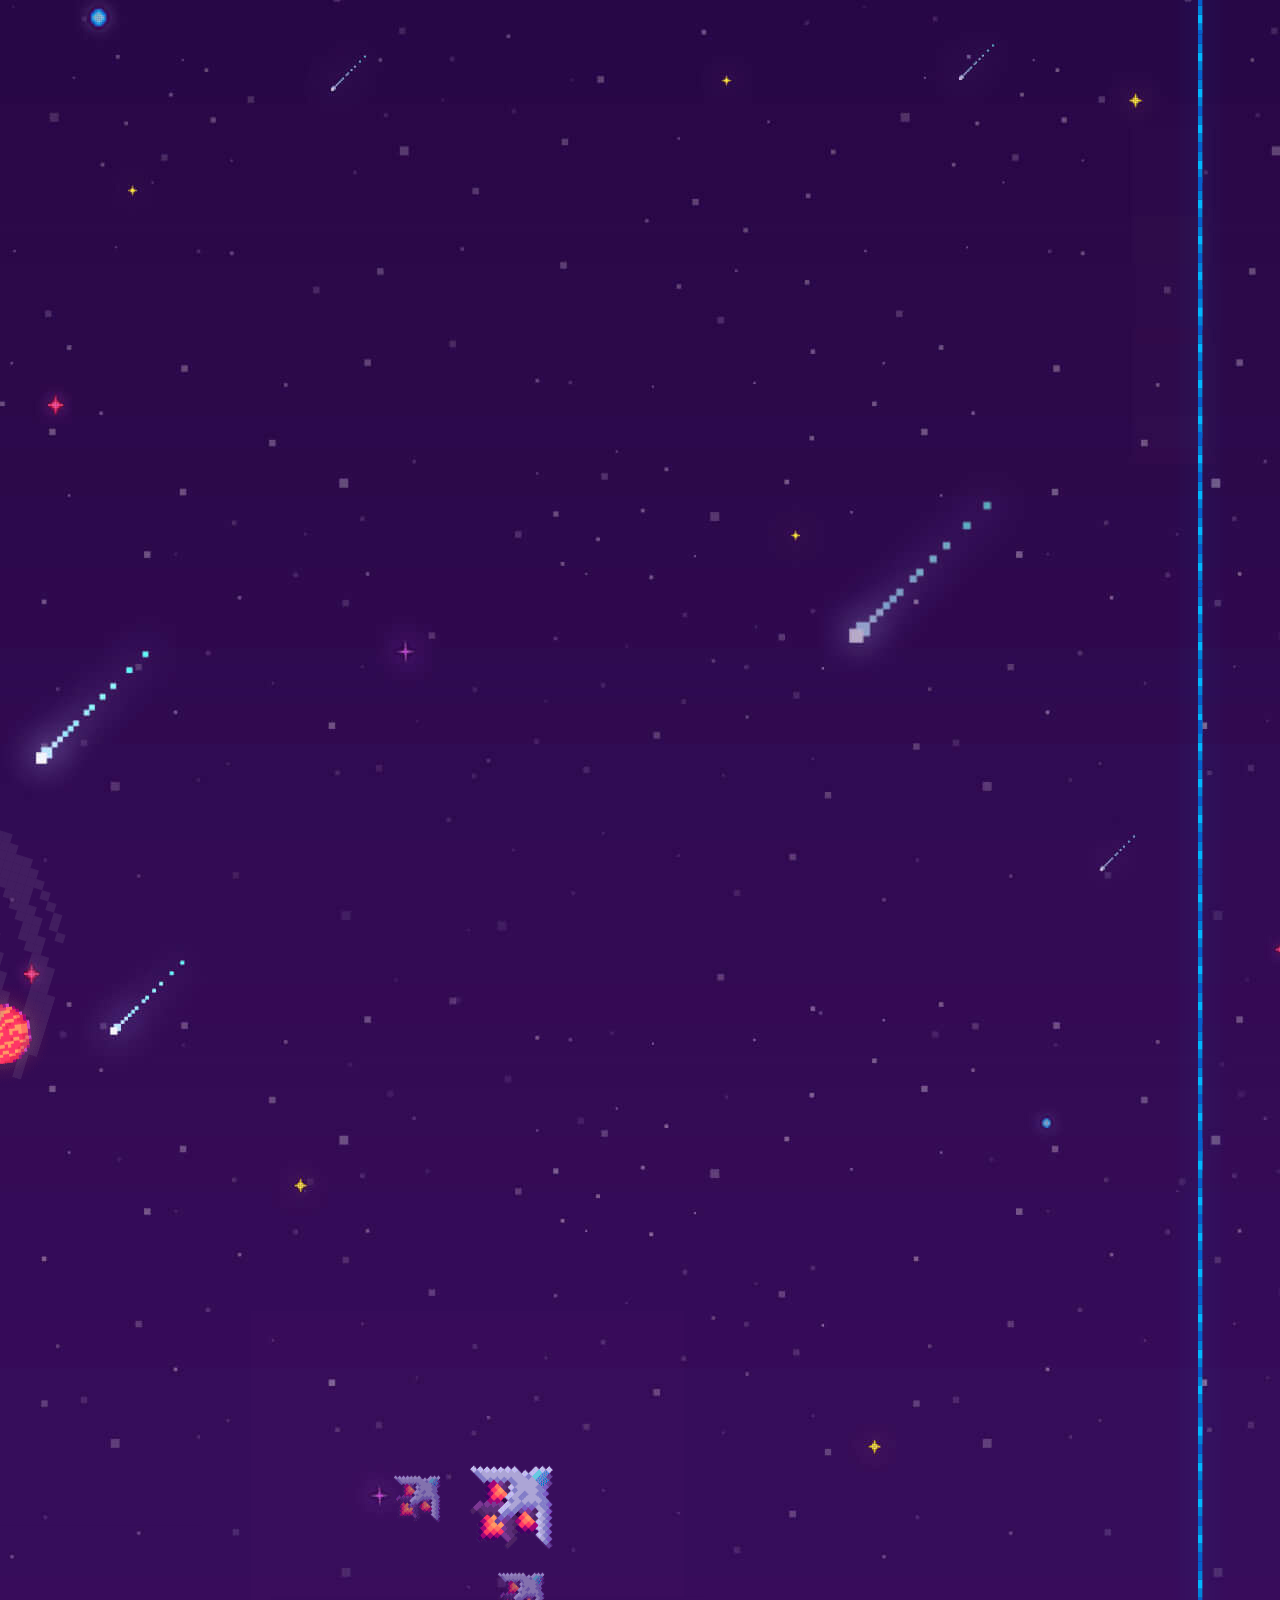
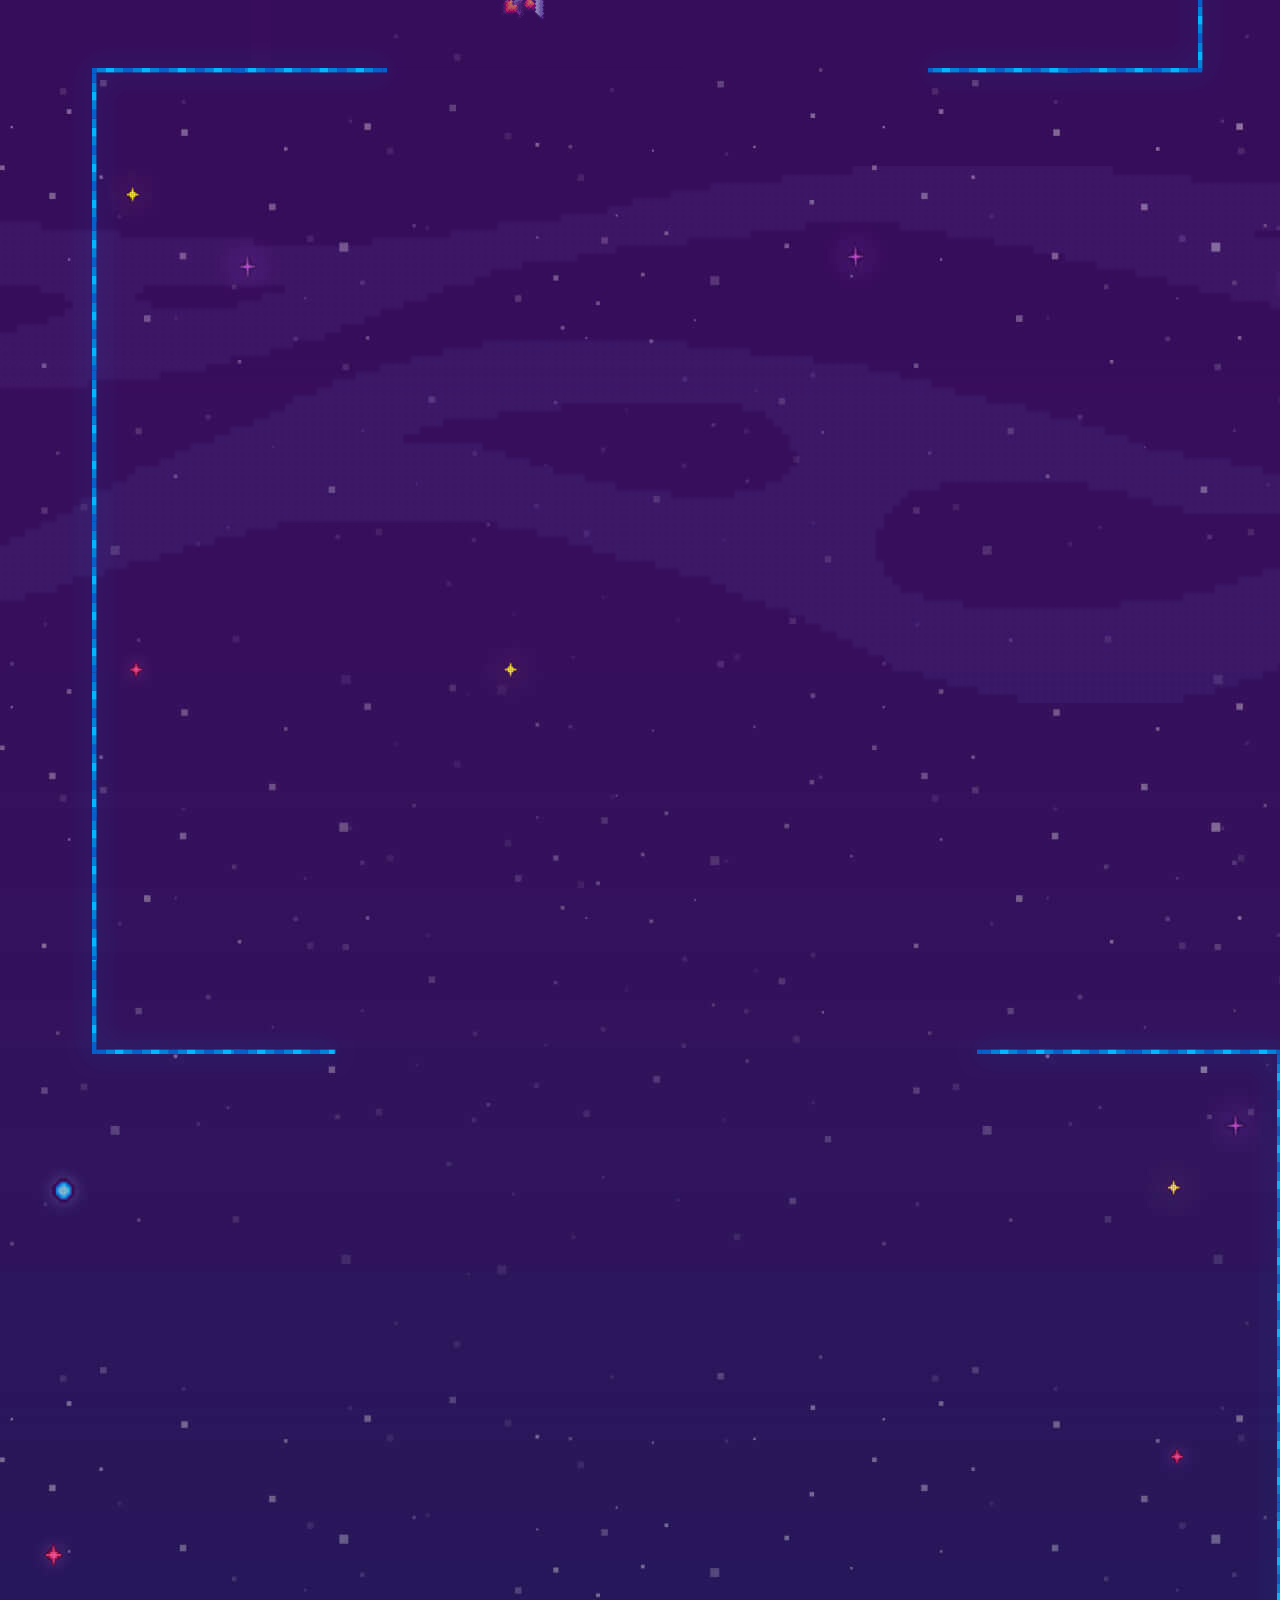
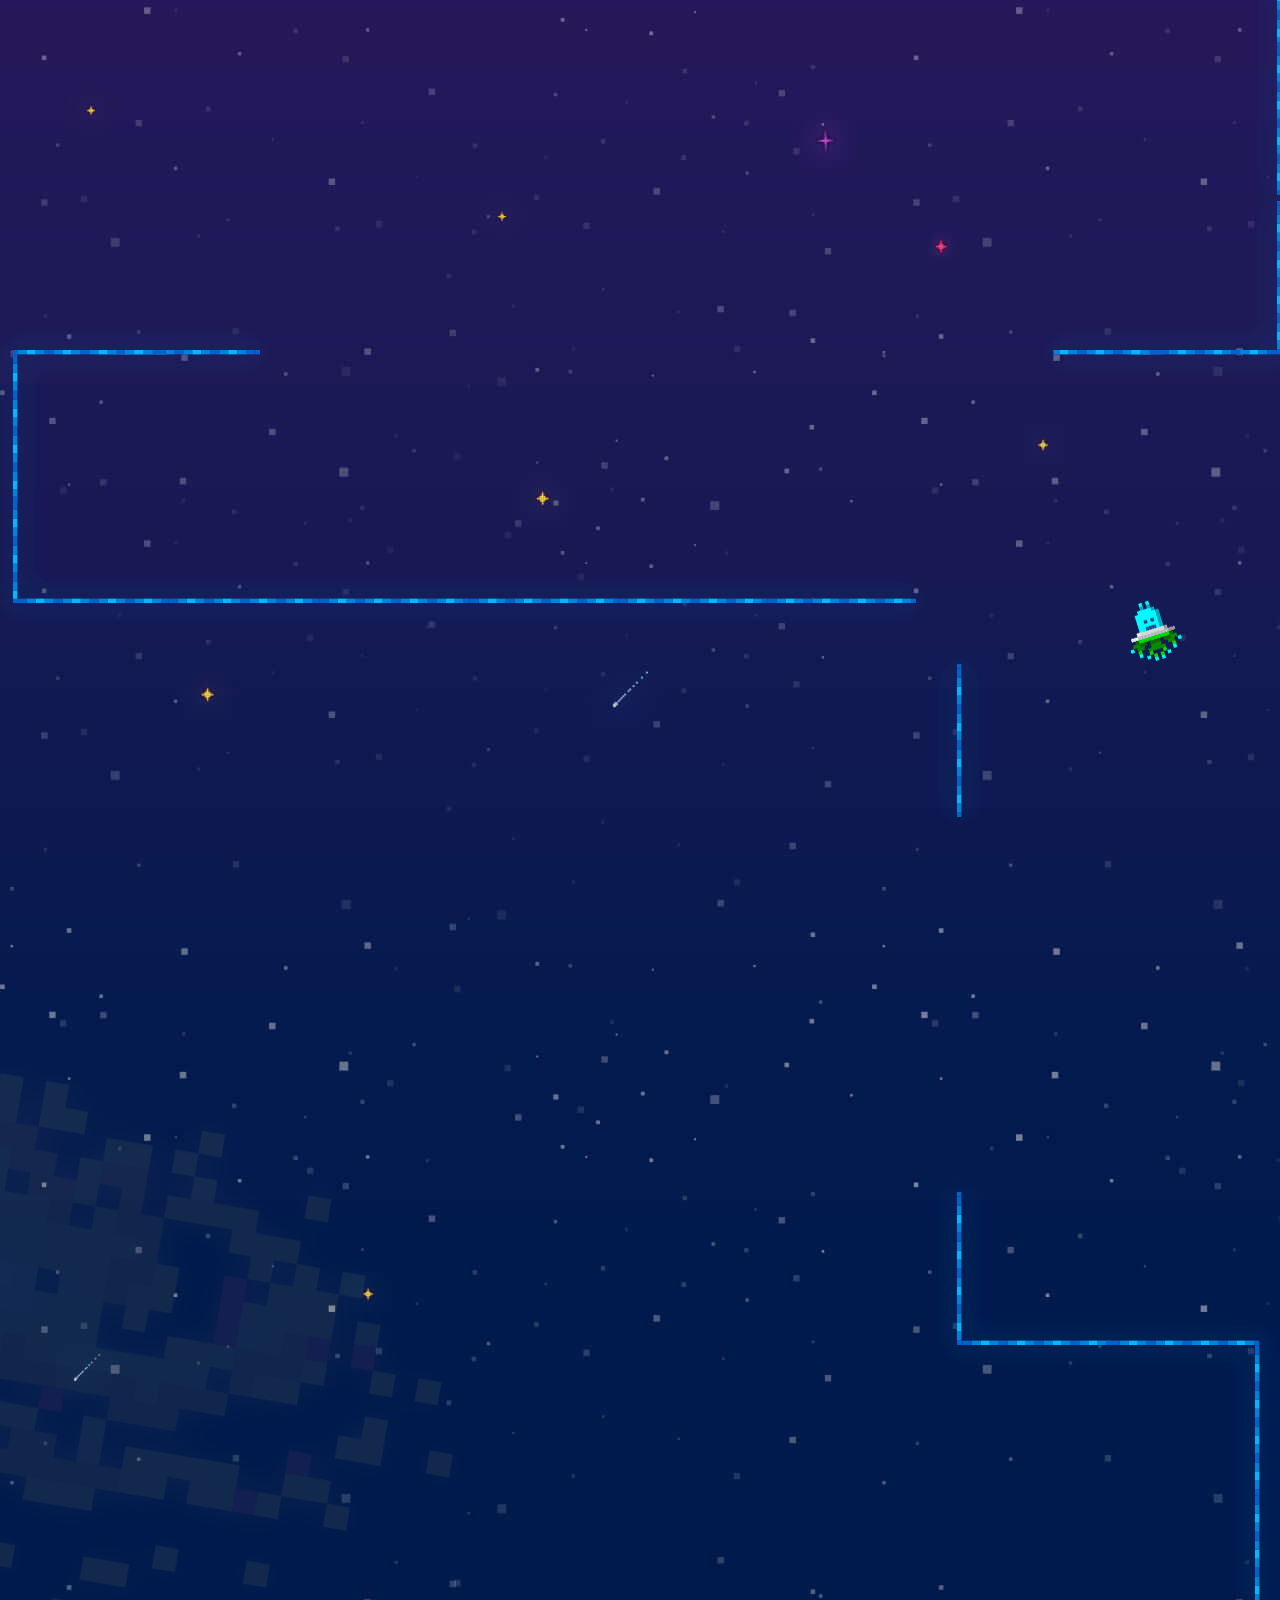
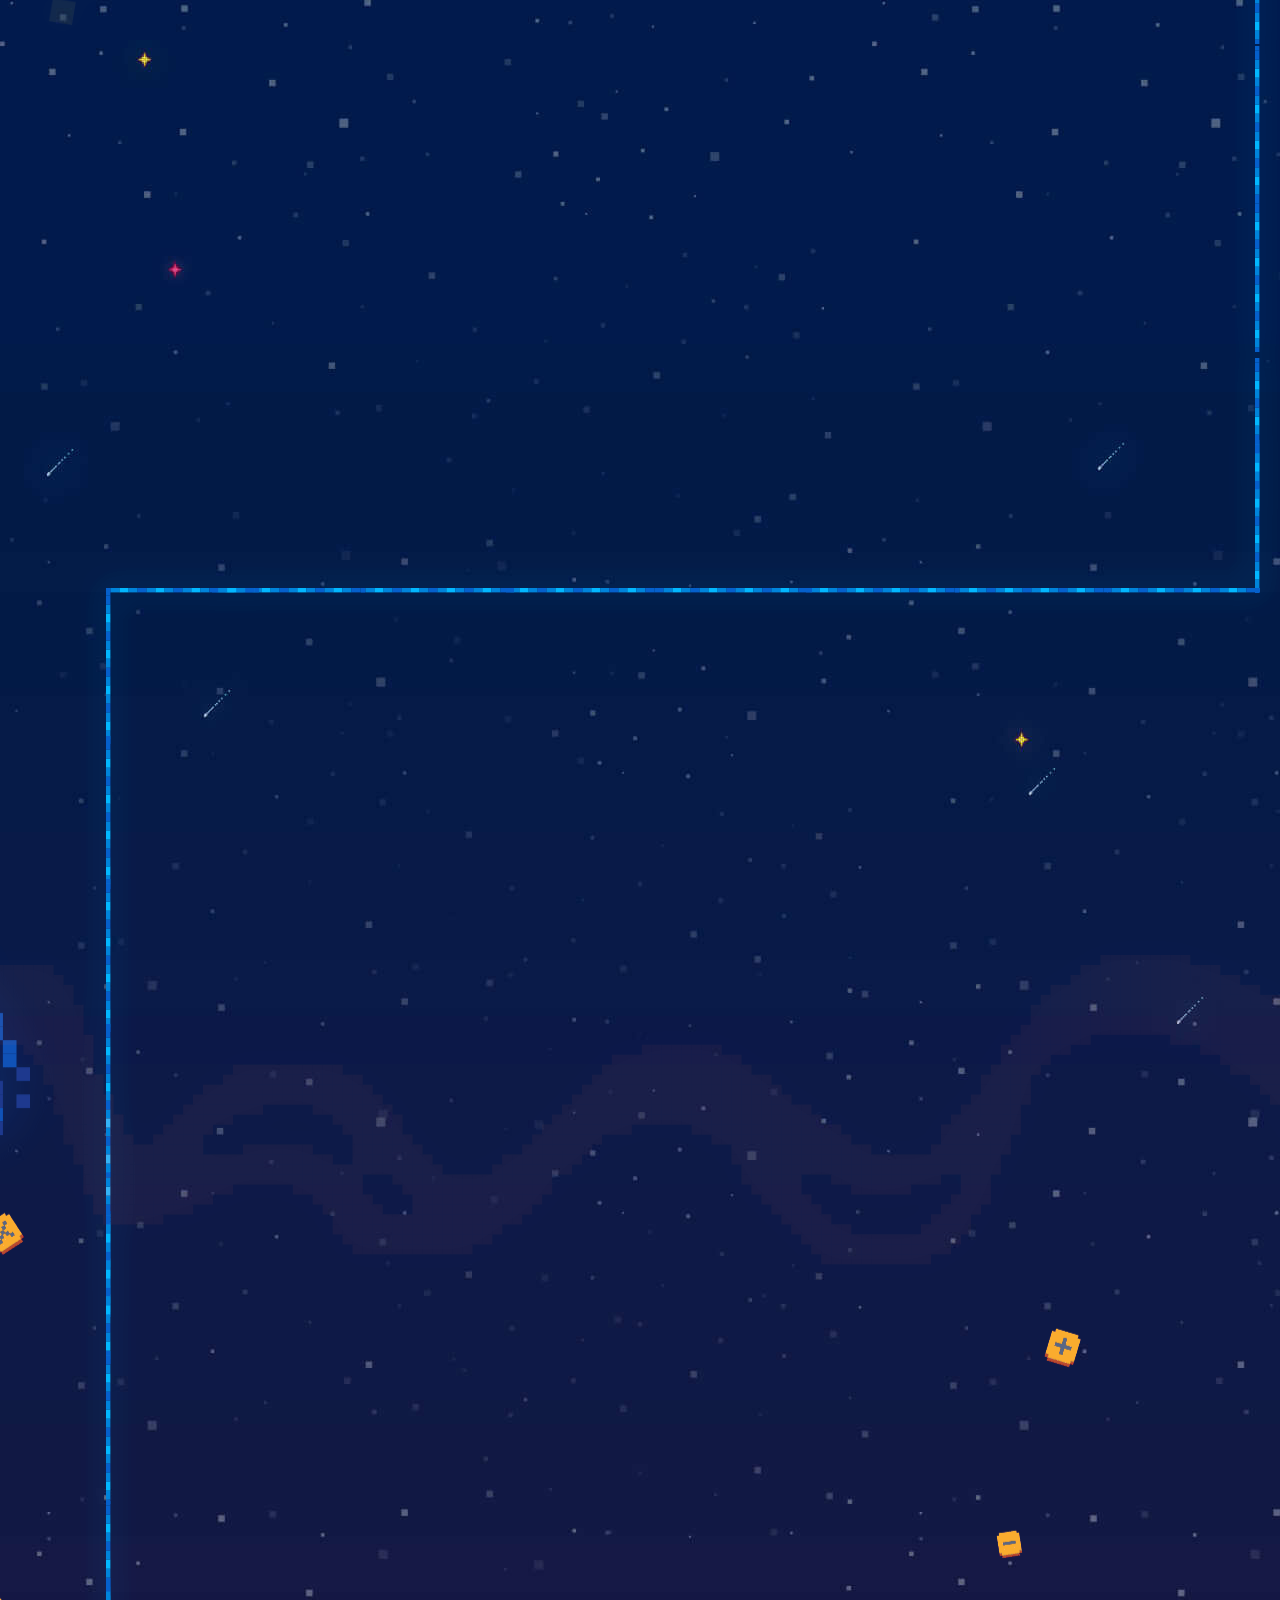
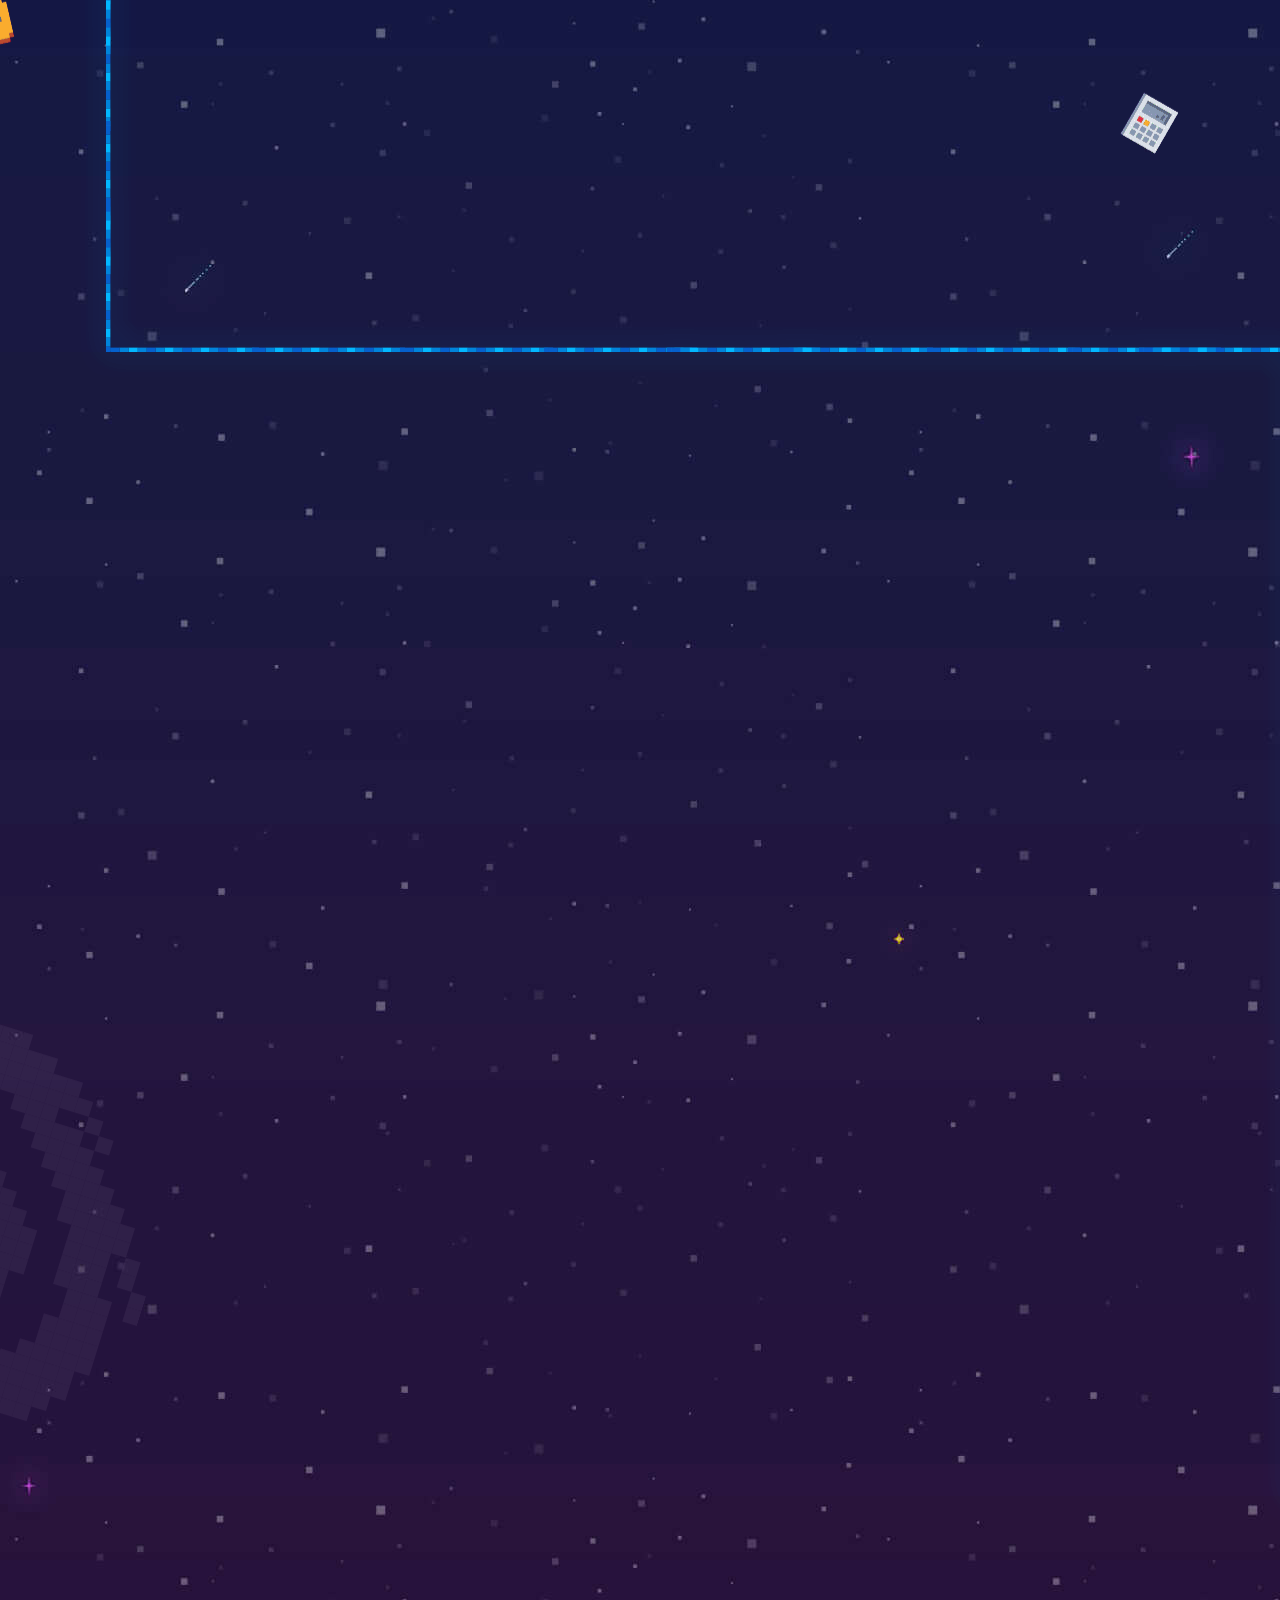
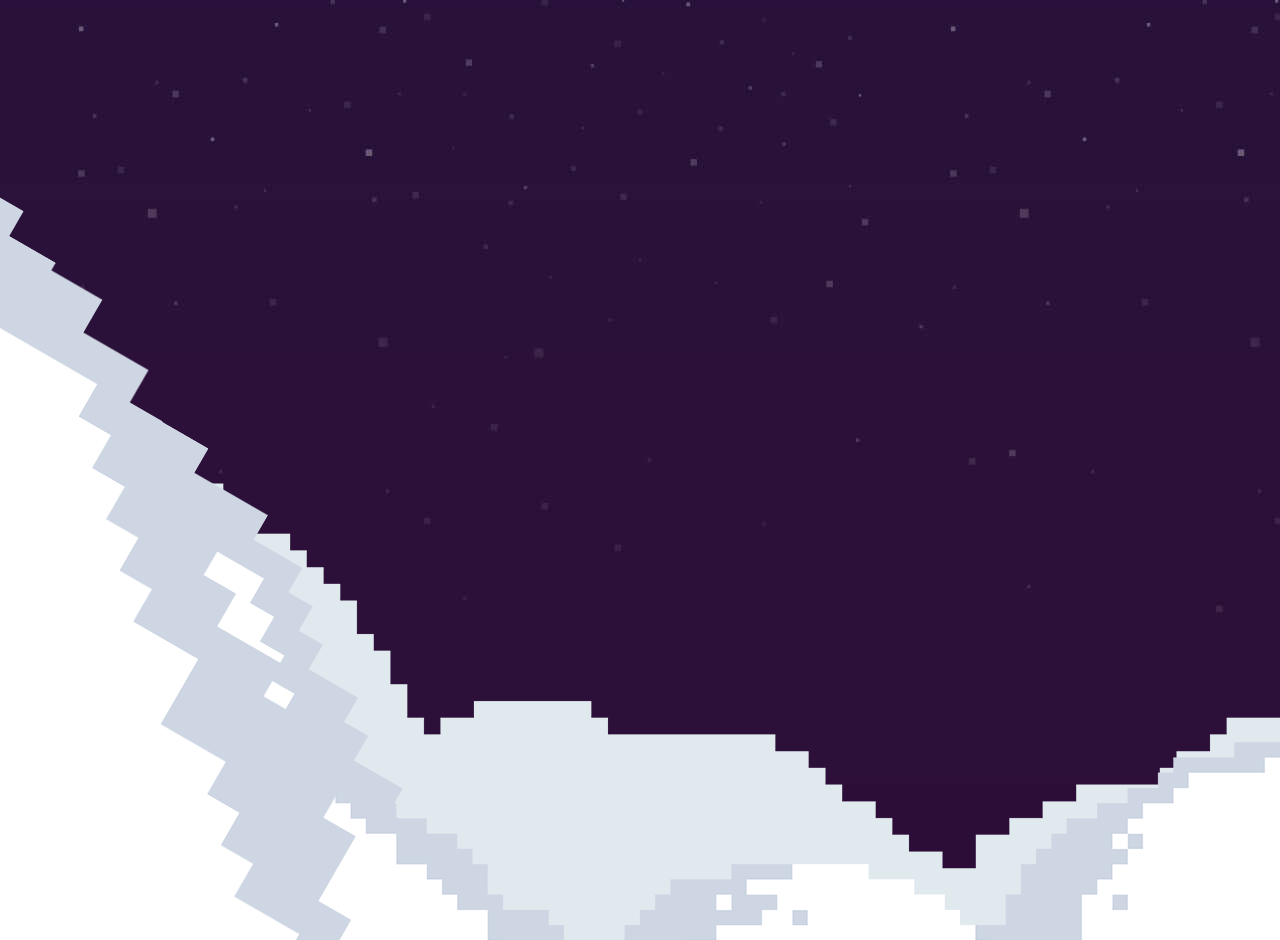
==== commit 5dd16107: "Correção de título de agosto e correção ortográfica" ====
--- a/index.html
+++ b/index.html
@@ -98,10 +98,8 @@
             <div class="retro-2021-content-line marco-fim">
                 <div class="retro-2021-content-line-inner">
                     <div class="text-content">
-                        <p class="retro text-uppercase">E olha só... Depois das águas de março fechando o verão! Os
-                            outros
-                            meses só prometeram <span class="highlight">coisas
-                                boas</span> para nós...
+                        <p class="retro text-uppercase">E olha só! Depois das águas de março fechando o verão, os outros
+                            meses só prometeram <span class="highlight">coisas boas</span> para nós...
                         </p>
                     </div>
                 </div>
@@ -132,13 +130,13 @@
                         <div class="col-12 ">
                             <div class="text-content last">
                                 <img src="img/retro-2021/alien-vermelho.gif" alt="" class="alien-vermelho">
-                                <p class="retro text-uppercase">Passamos por alguns desafios, mas para nós da
-                                    happmobi, <span class="highlight">em time tudo é
-                                        possível!</span>
-                                </p>
-                                <p>A gente quer sempre subir grandes Levels e transmitir aprendizado para
-                                    dar oportunidade a outras pessoas de <span class="highlight">“uparem” suas
-                                        carreiras</span>.</p>
+                                <p class="retro text-uppercase">Passamos por alguns desafios, mas, para nós da Happmobi,
+                                    <span class="highlight">em time, tudo é possível!</span>
+
+                                </p>
+                                <p>A gente quer sempre subir grandes "levels" e transmitir aprendizado para dar
+                                    oportunidades a outras pessoas de <span class="highlight">"uparem" suas
+                                        carreiras.</span></p>
                             </div>
                         </div>
                     </div>
@@ -261,13 +259,9 @@
                         </div>
                         <div class="col-12 col-xl-6">
                             <div class="text-content">
-                                <p>E aproveitando que estávamos
-                                    no céu (ou na galáxia, rs) com
-                                    tantas conquistas...
-                                    Já pegamos um voo direto
-                                    para Portugal.</p>
-                                <p>E participamos do
-                                    <span class="highlight">WebSummit</span>, em novembro.
+                                <p>E aproveitando que estávamos no céu (ou na galáxia, rs) com tantas conquistas, já
+                                    pegamos um voo direto para Portugal e participamos do <span
+                                        class="highlight">WebSummit</span>, em novembro.
                                 </p>
                             </div>
                         </div>
@@ -299,9 +293,7 @@
                     <div class="row">
                         <div class="col-12 col-xl-8">
                             <div class="text-content">
-                                <p>E já que estamos falando de números, <br>
-                                    já pega a calculadora!</p>
-                                <p>Entregamos:</p>
+                                <p>E já que estamos falando de números, pega a calculadora:</p>
                                 <div class="numeros-wrapper retro">
                                     <div class="item">
                                         <span class="label">Telas</span>
--- a/styles/retrospectiva-2021.css
+++ b/styles/retrospectiva-2021.css
@@ -261,6 +261,7 @@
 
 .retro-2021-wrapper .agosto .titulo {
     margin-bottom: 20px;
+    padding-left: 30px;
 }
 
 .retro-2021-wrapper .divider-asteroids {
@@ -441,6 +442,9 @@
         margin-bottom: 0;
     }
 
+    .retro-2021-wrapper .agosto .titulo {
+        padding-left: 0;
+    }
     .retro-2021-wrapper .agosto .text-content {
         padding: 0;
     }
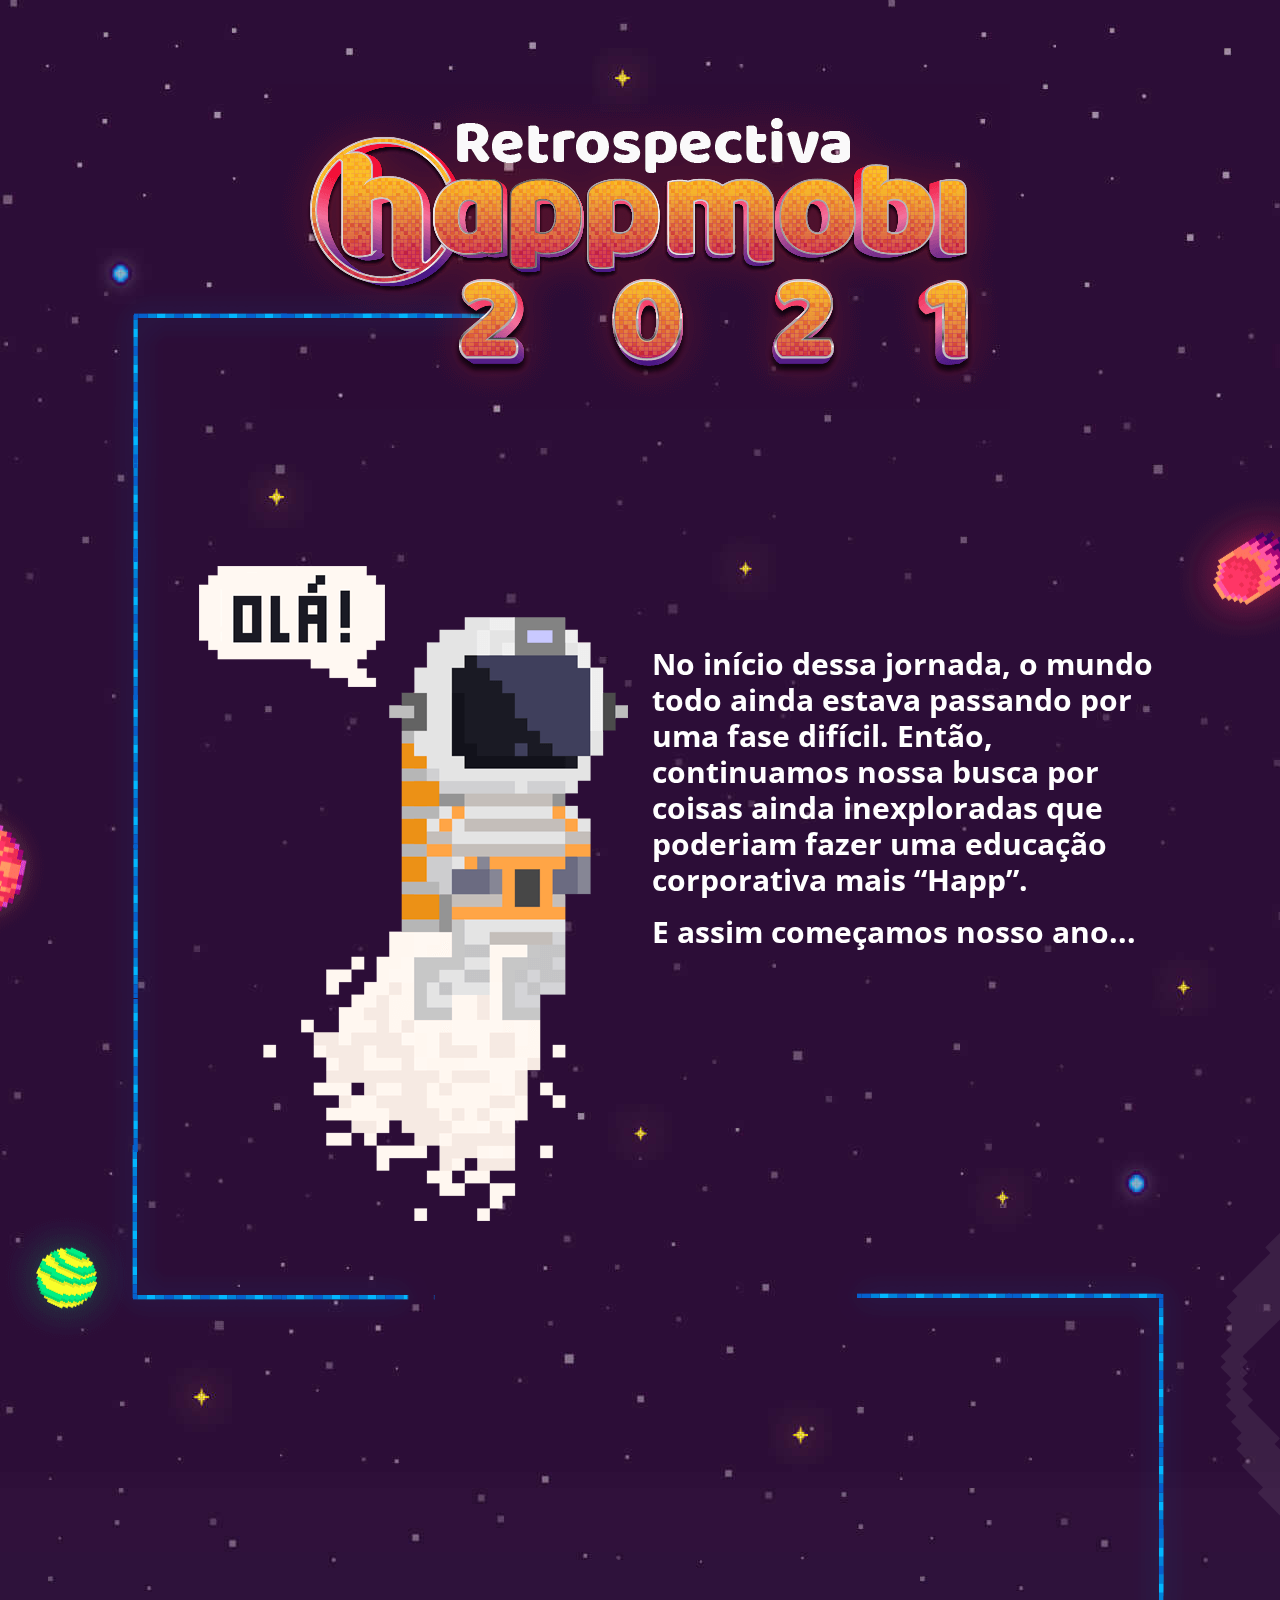
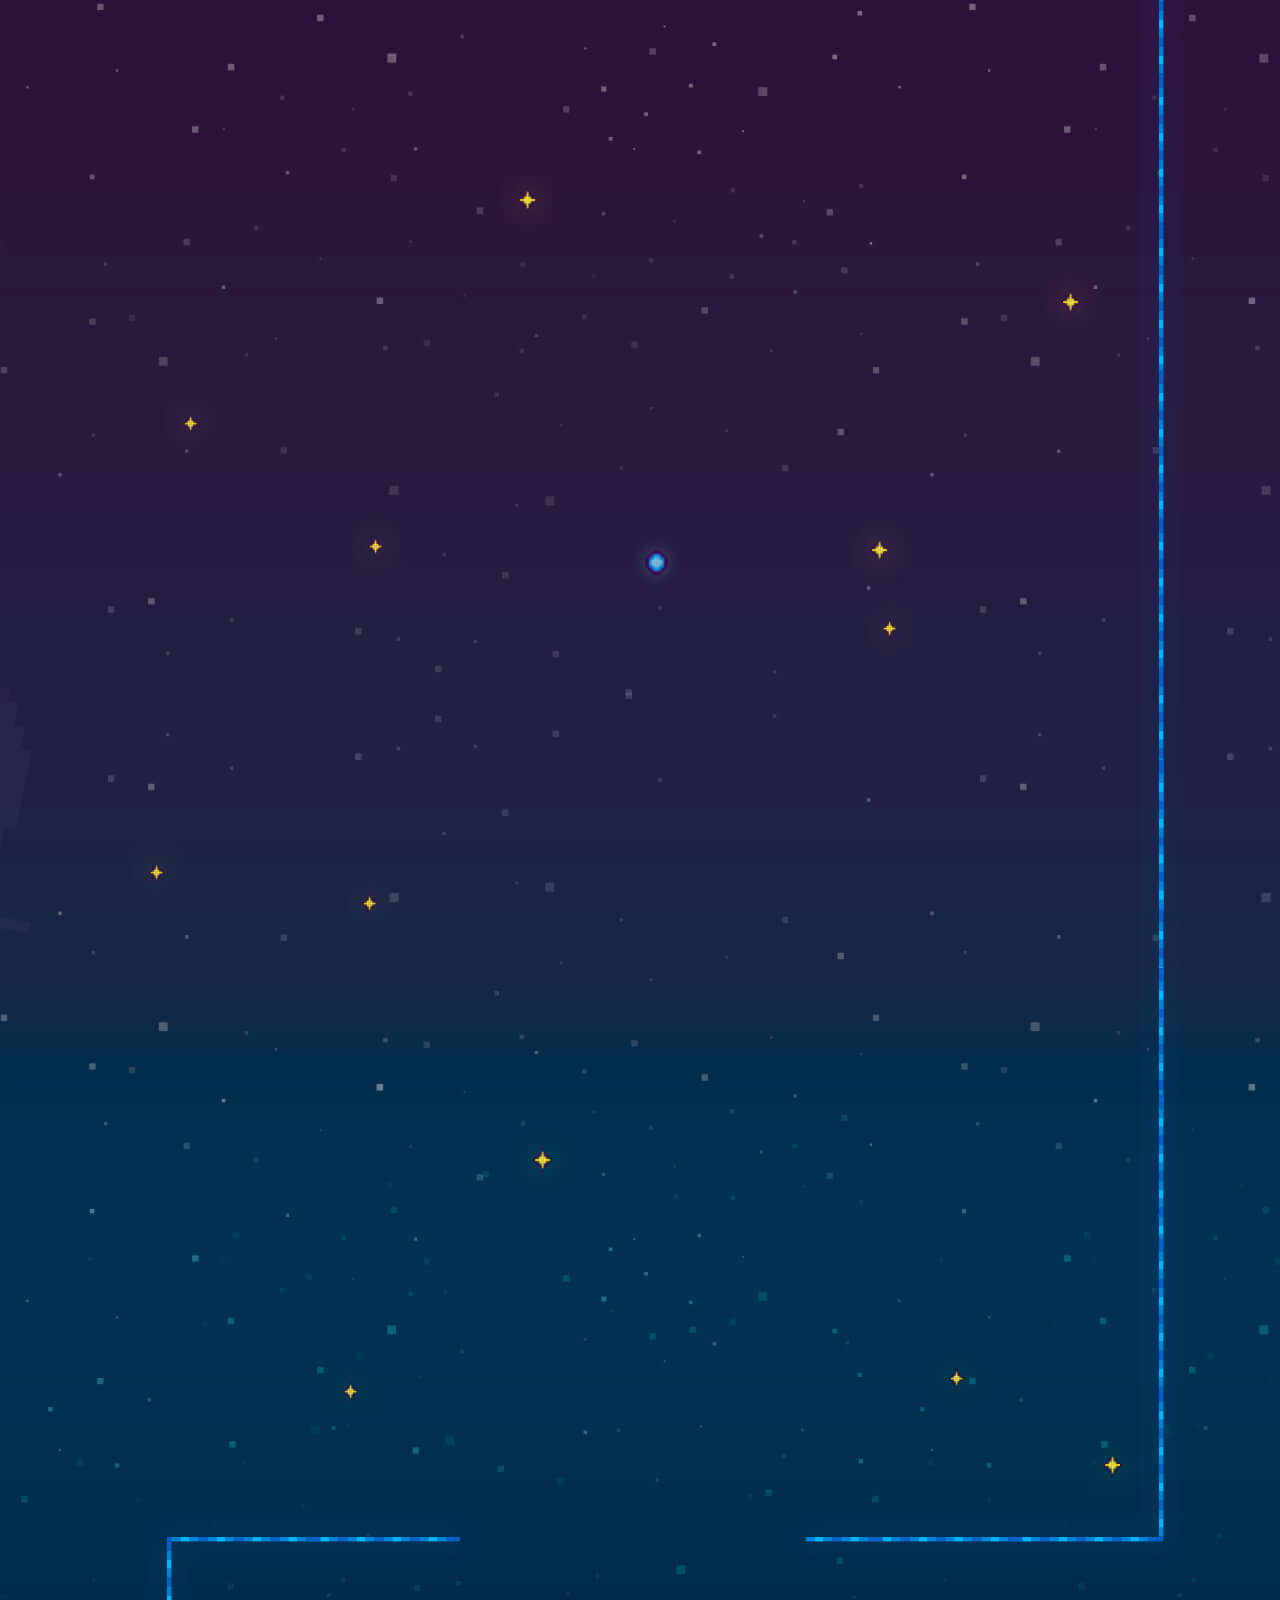
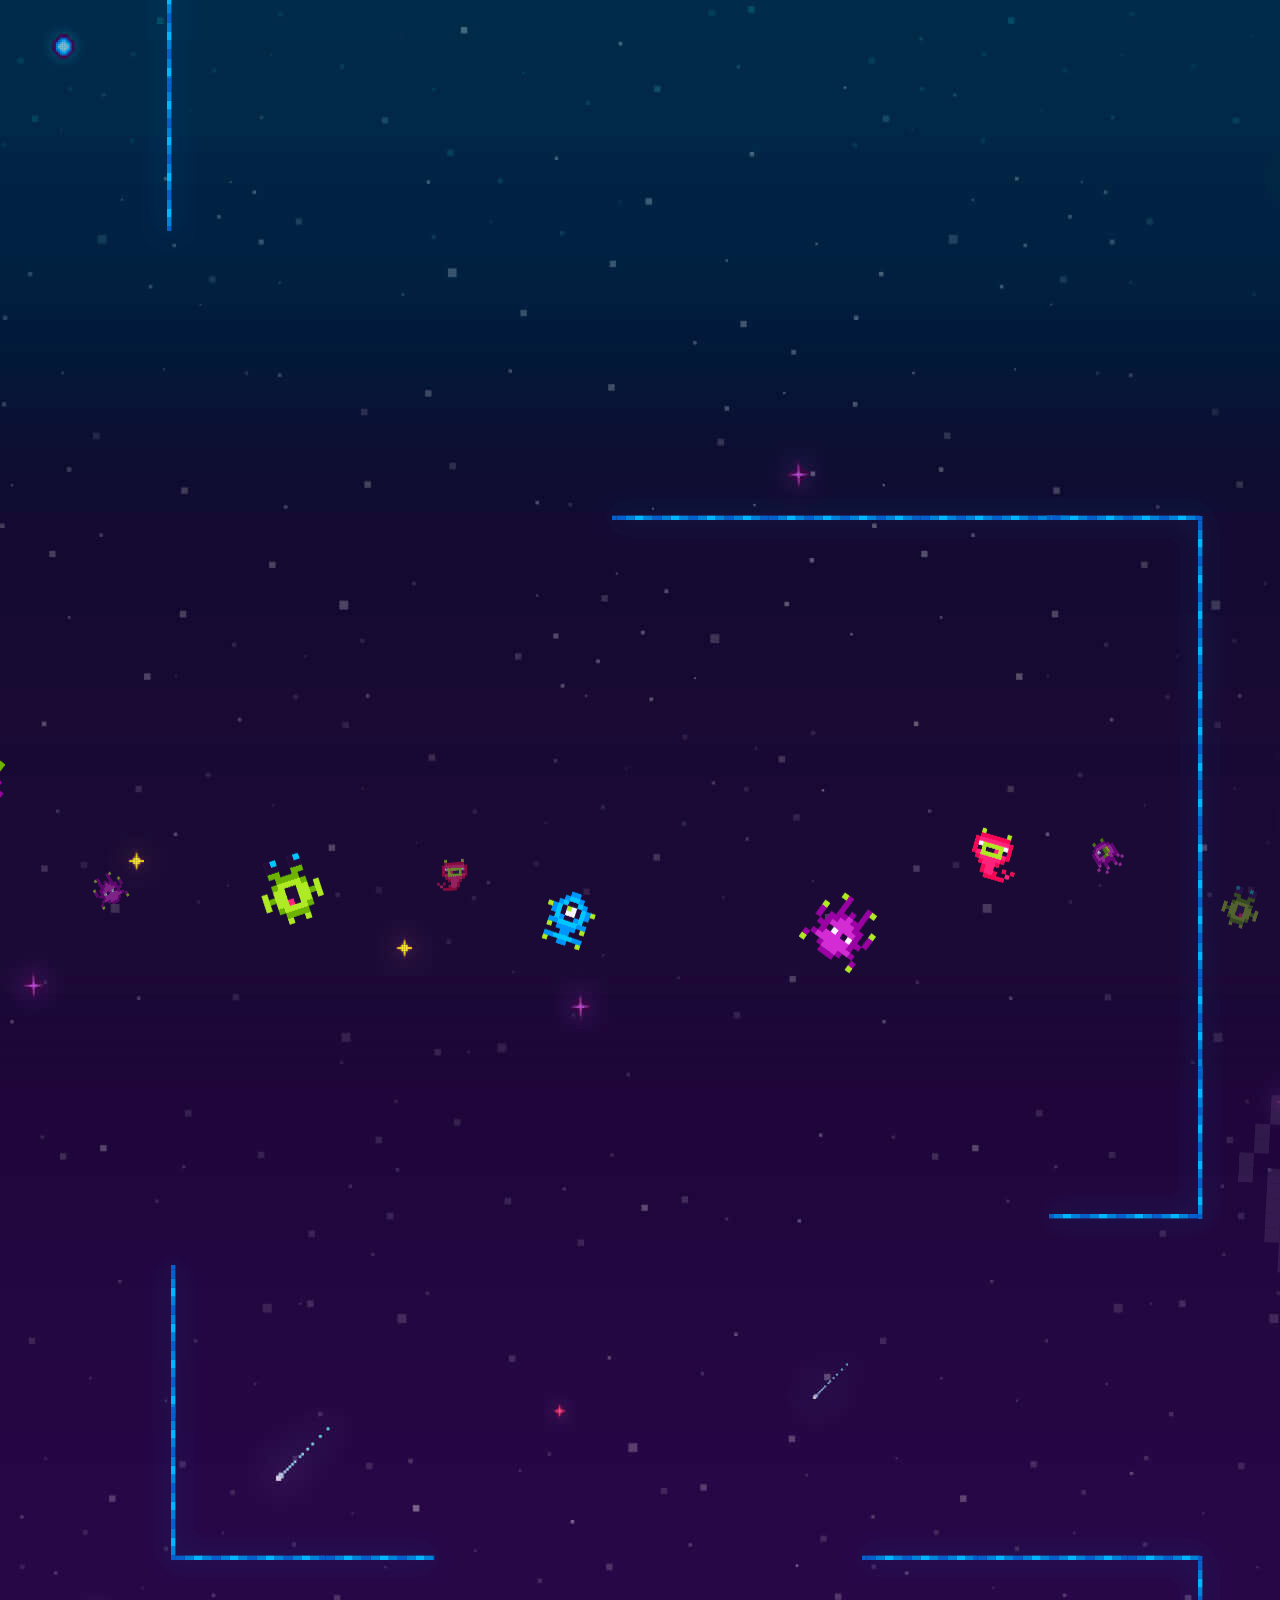
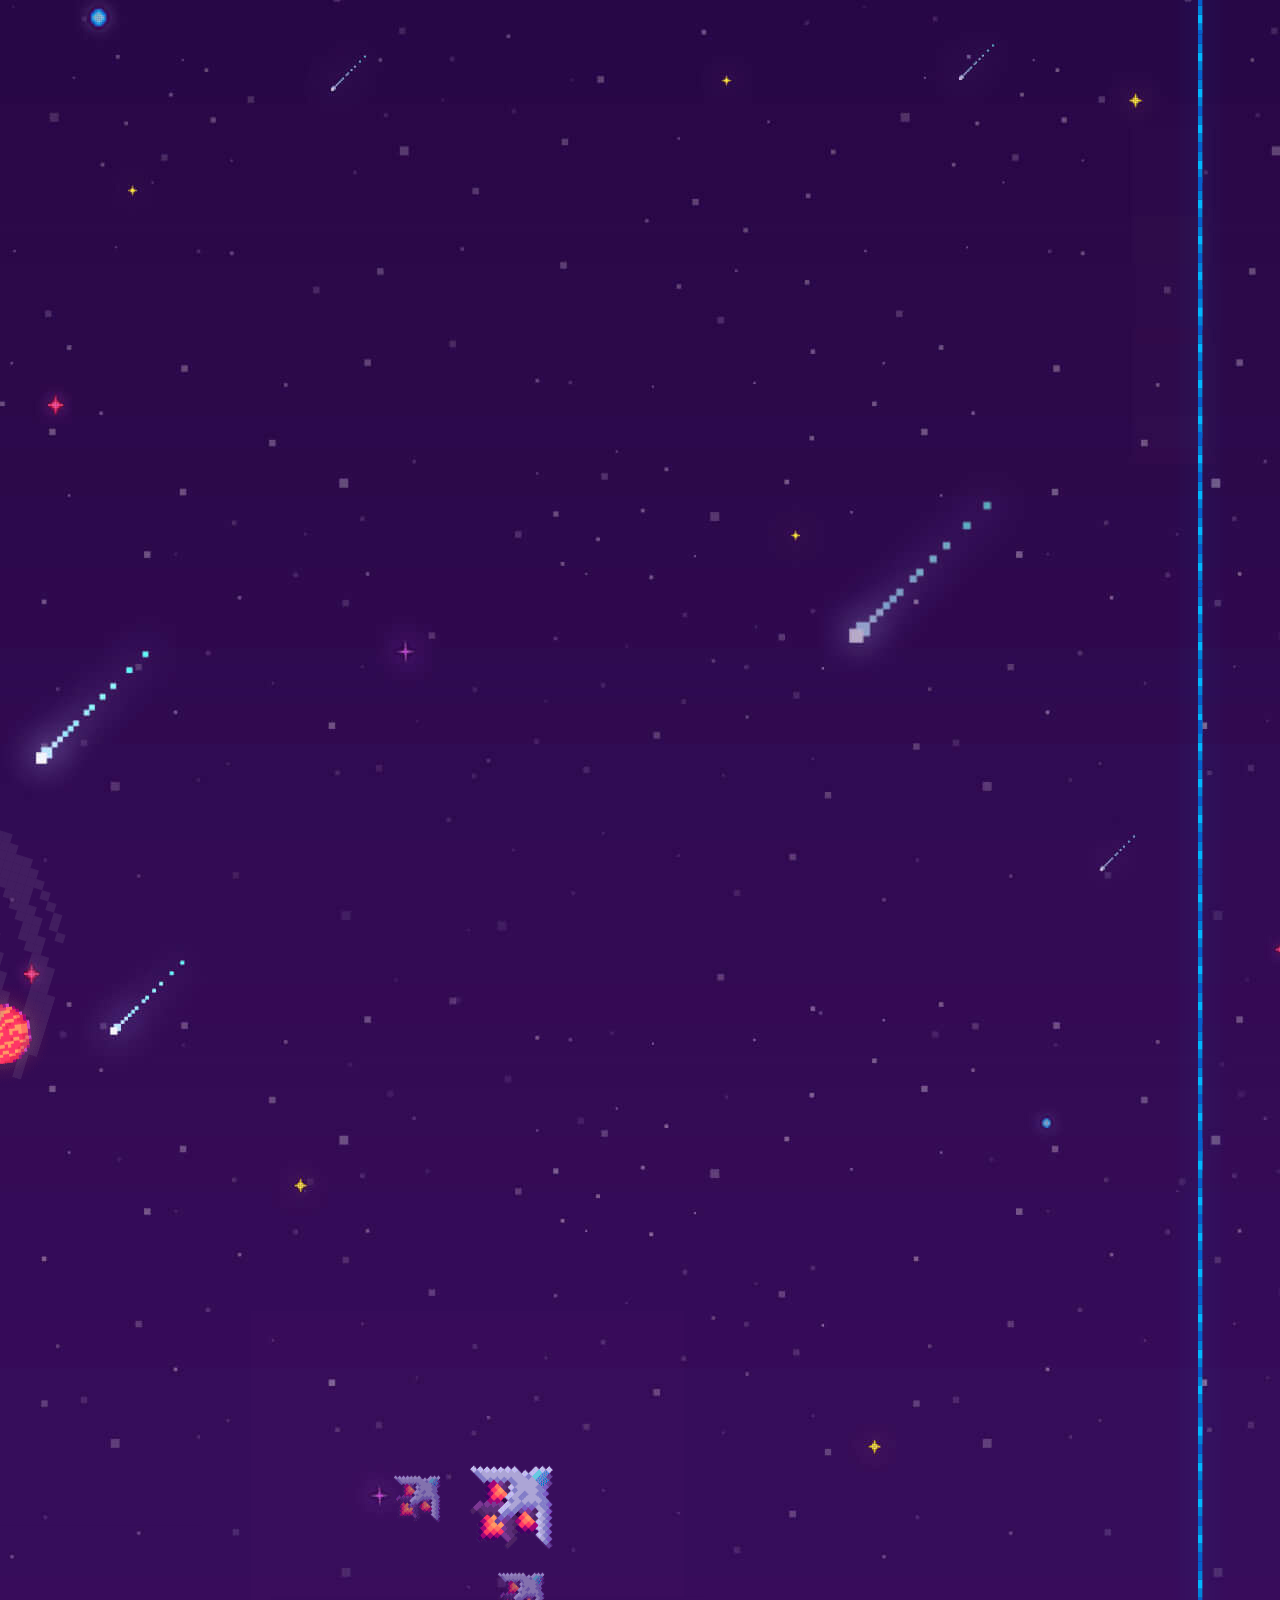
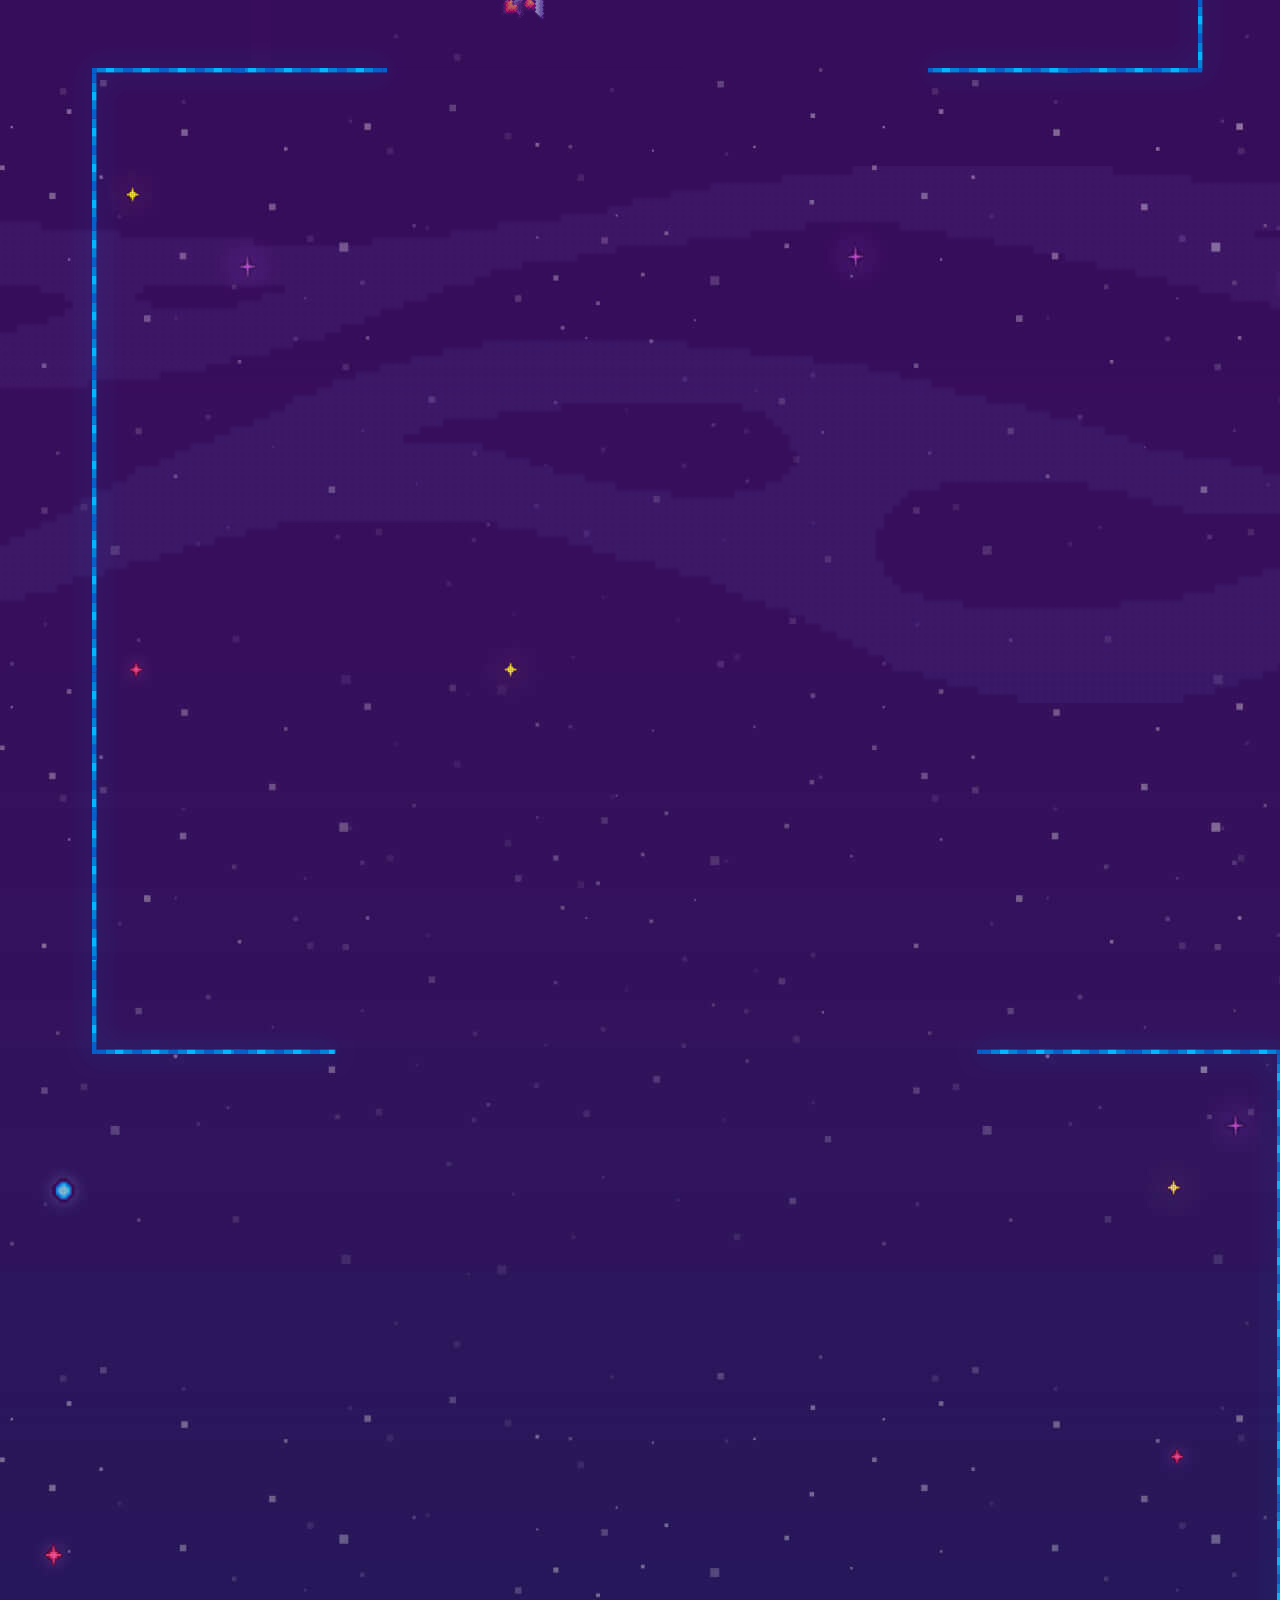
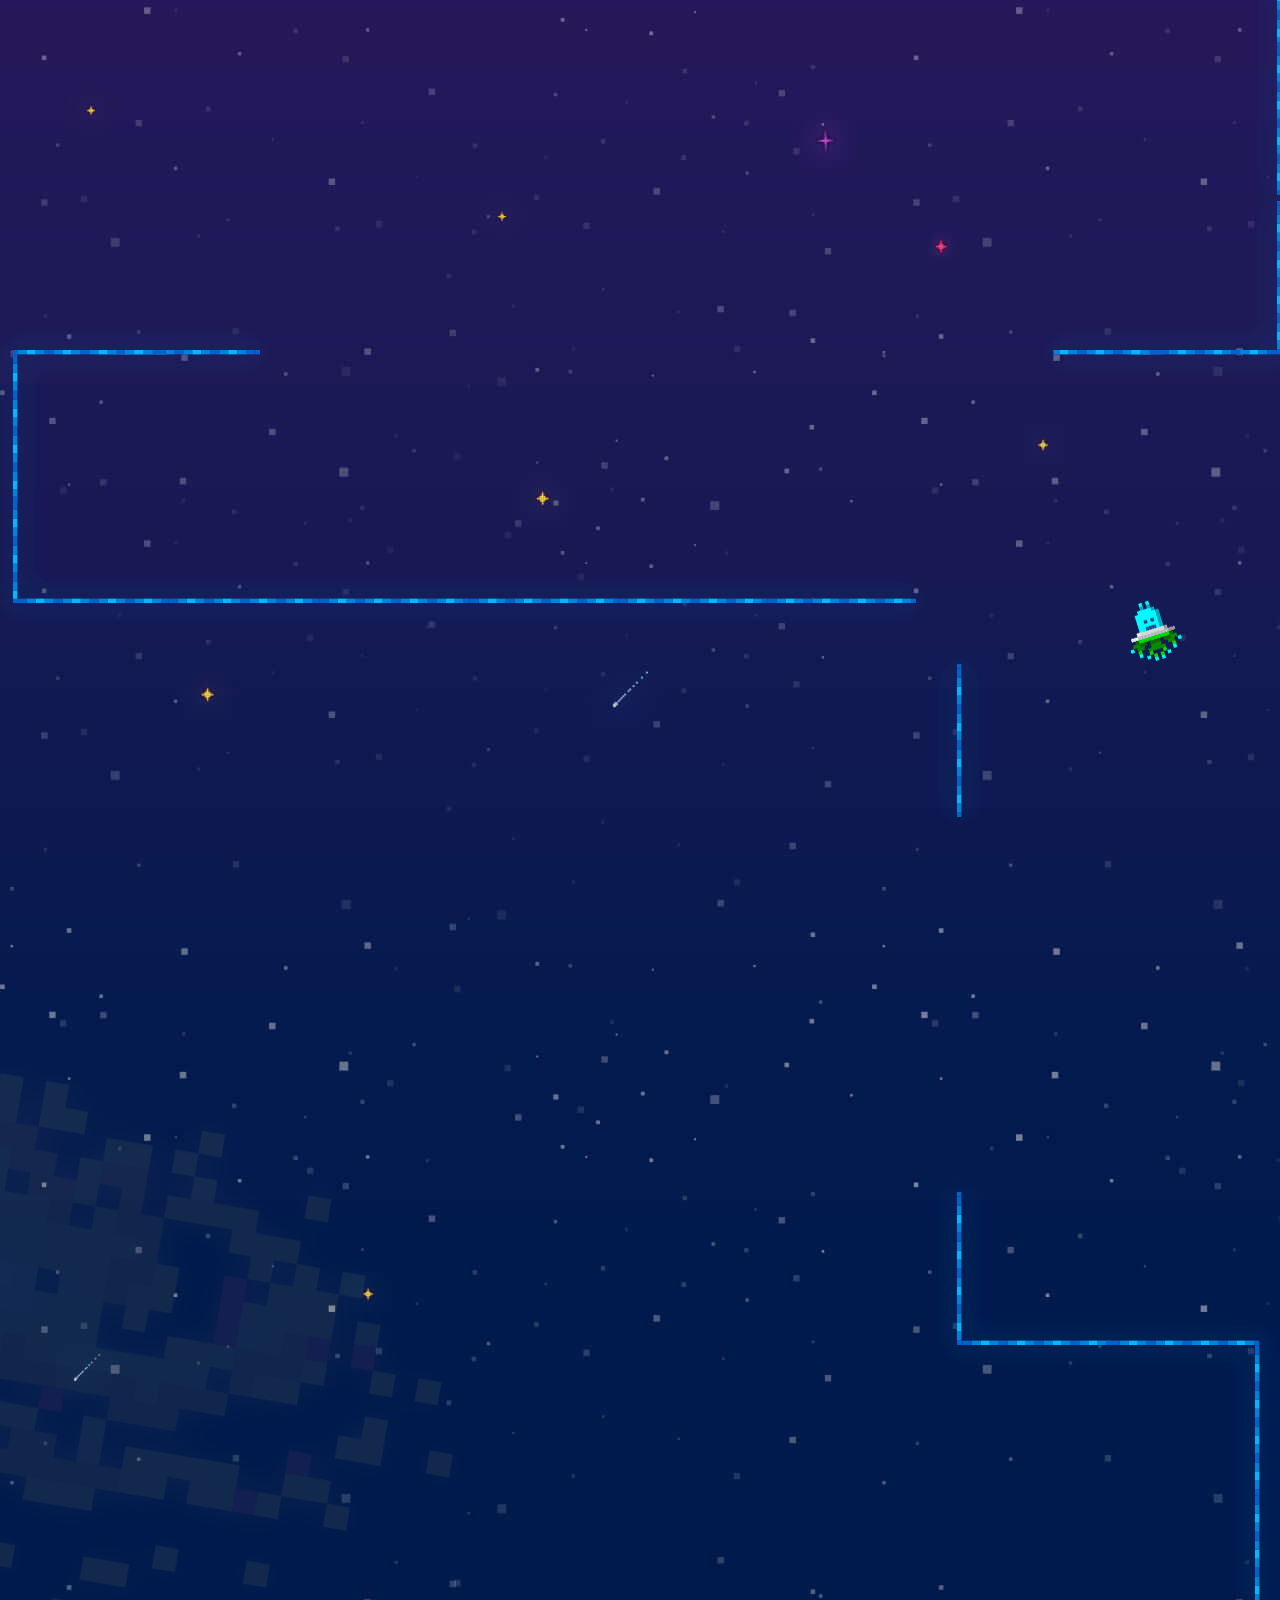
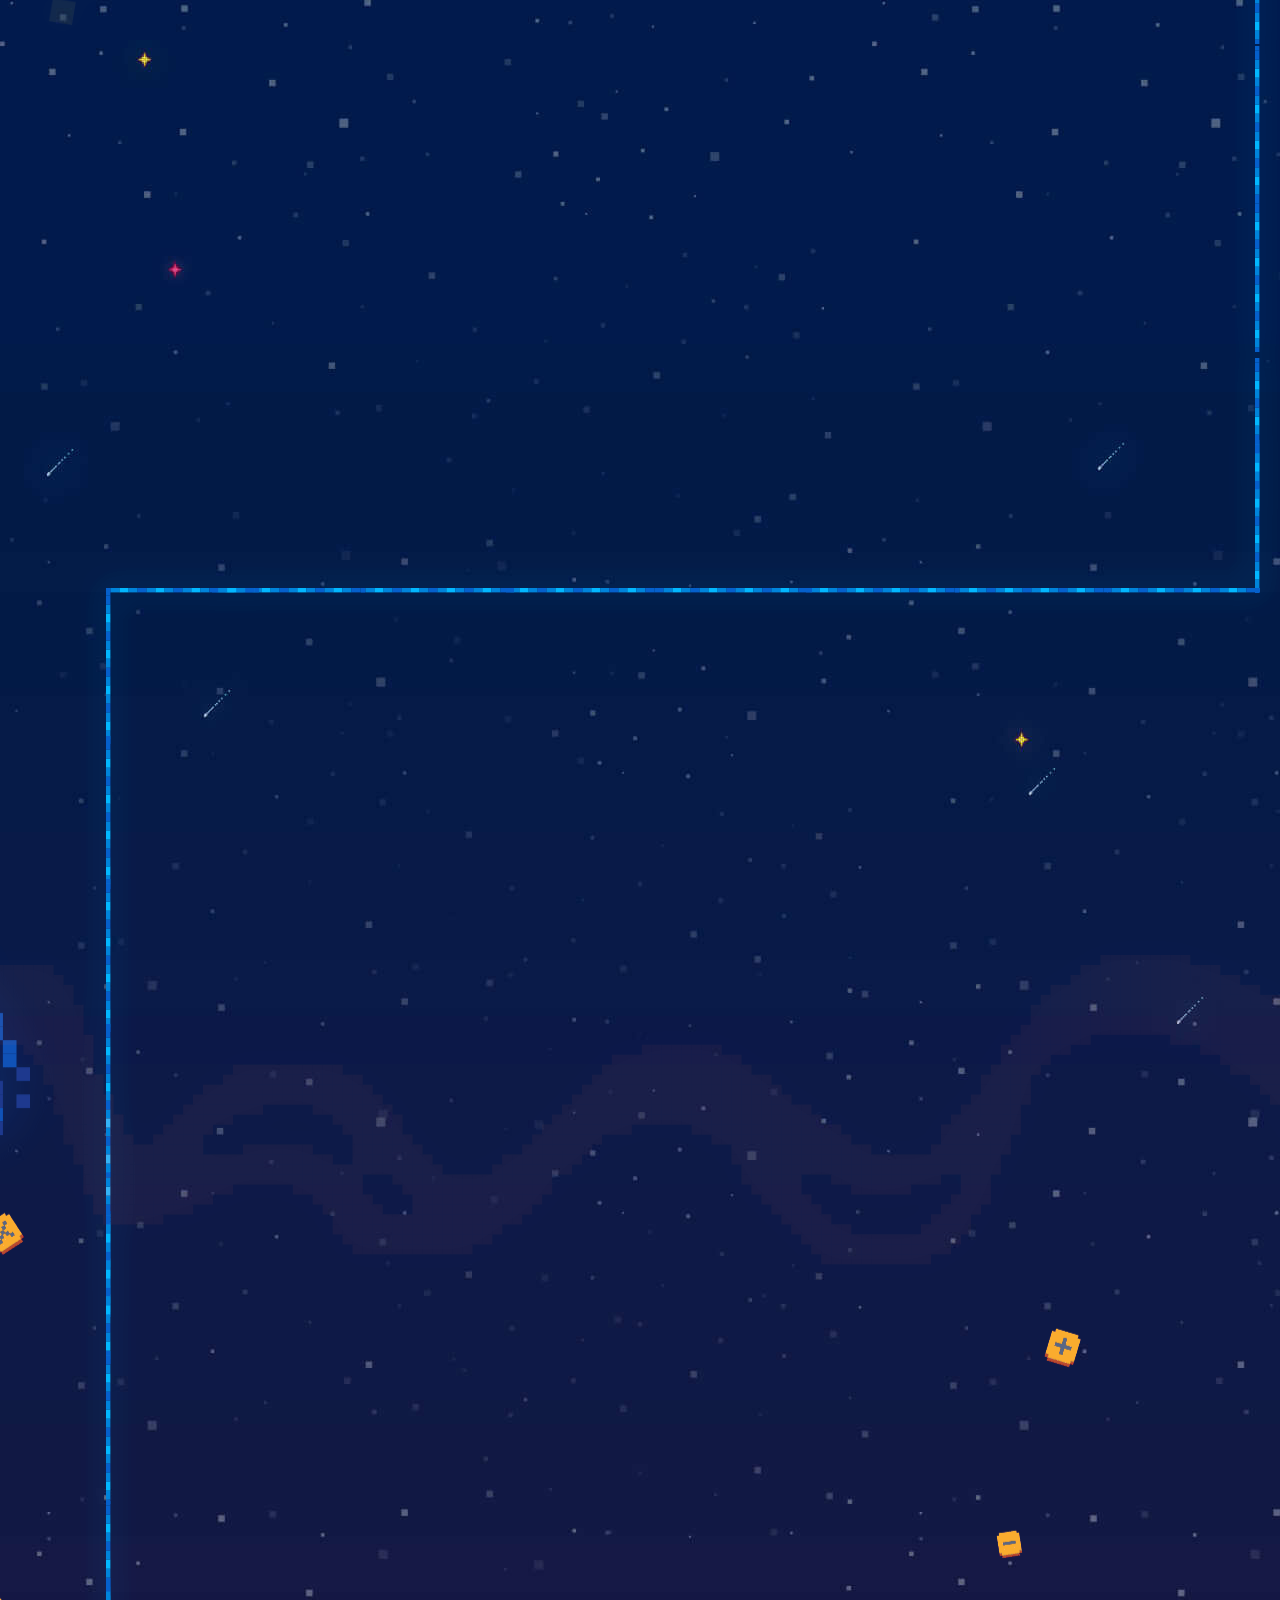
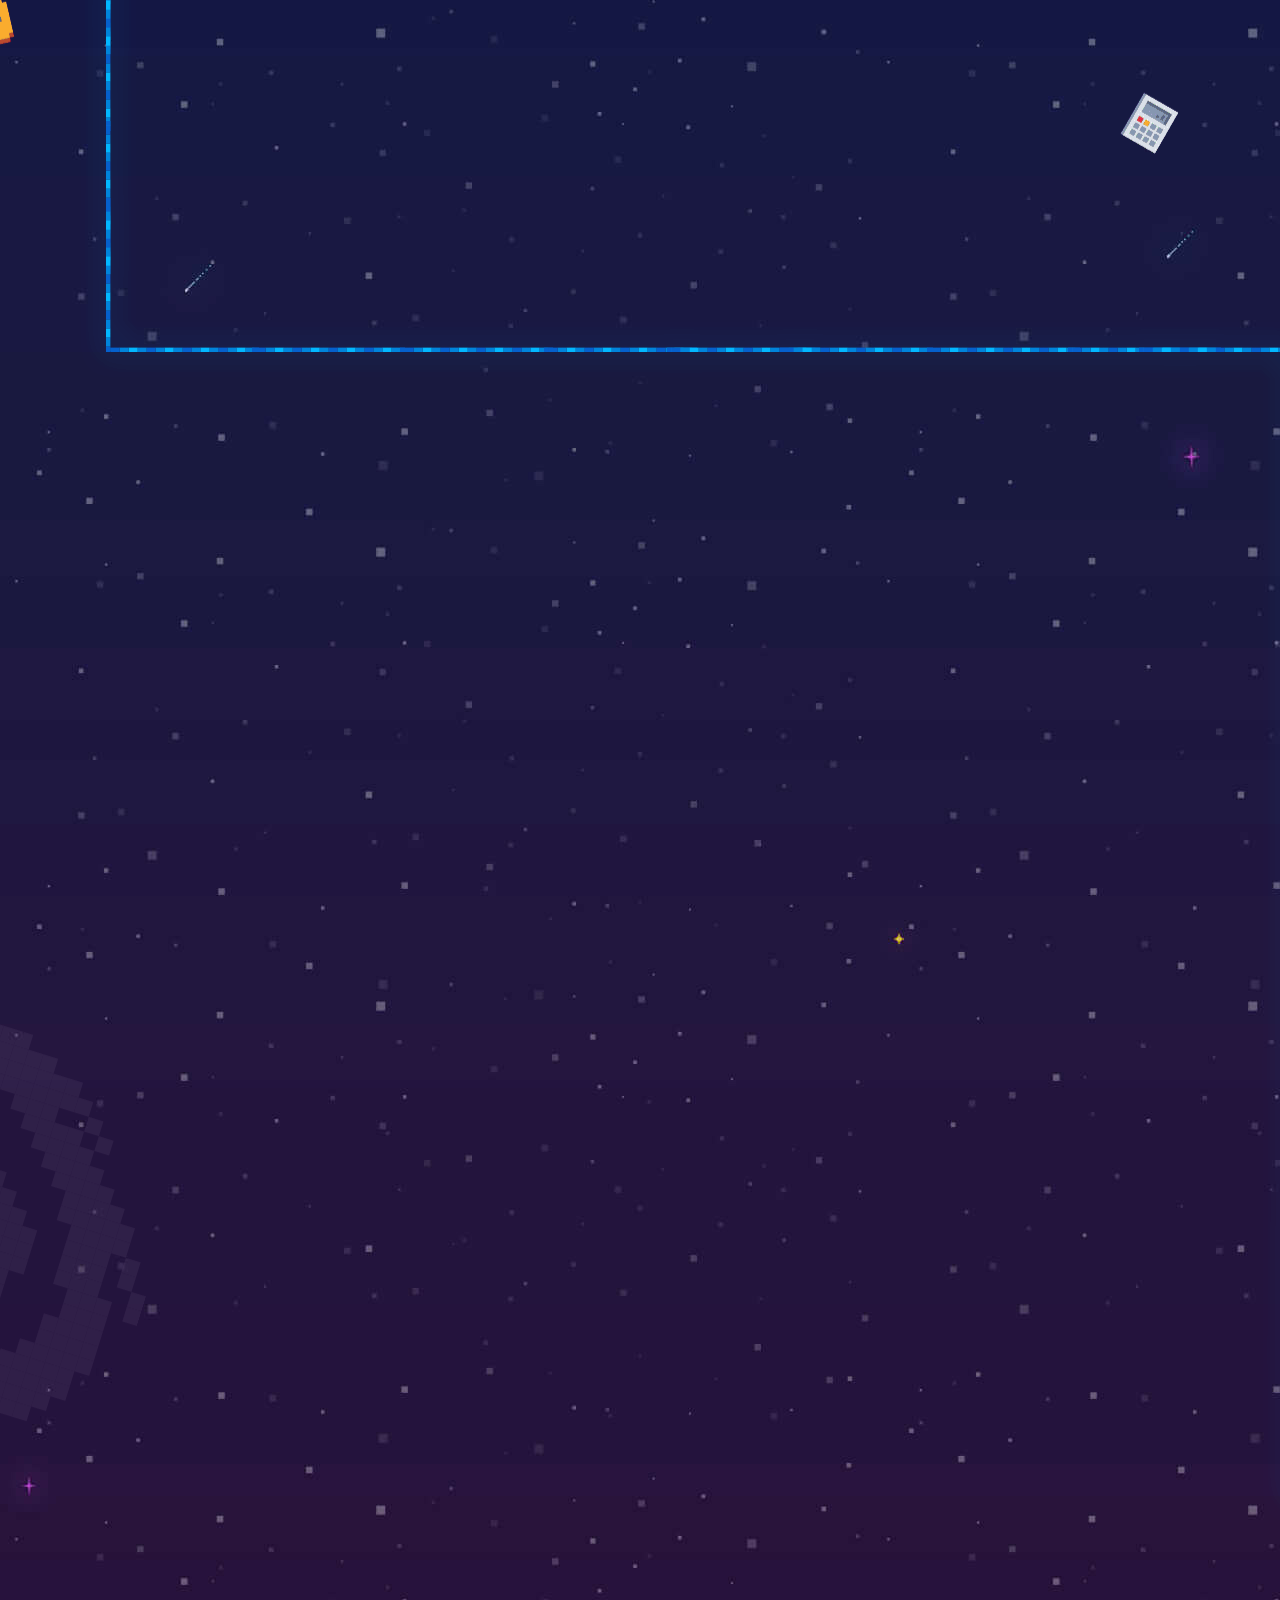
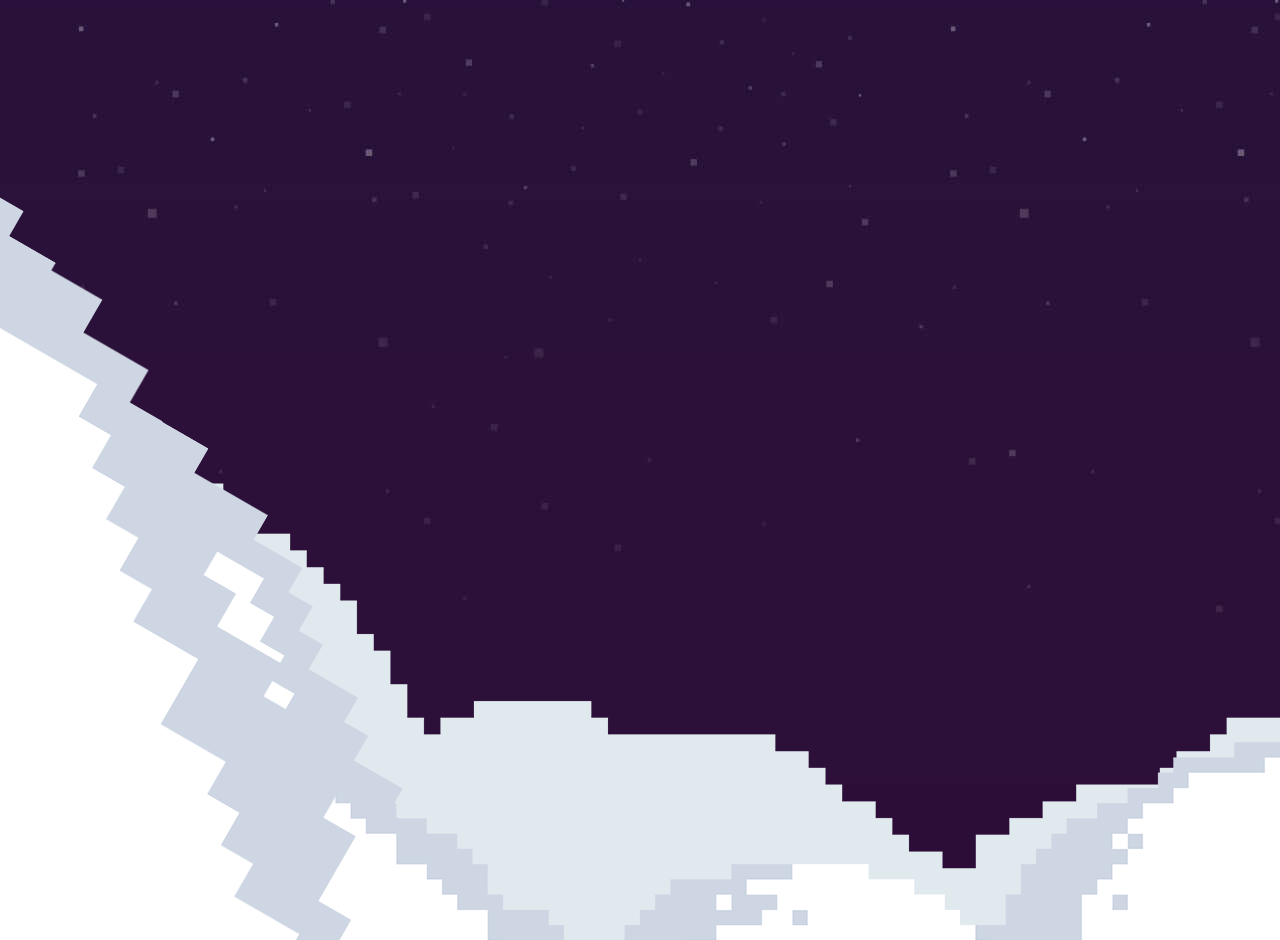
==== commit 7f593ea6: "Adicionadas animações loading 2022" ====
--- a/index.html
+++ b/index.html
@@ -146,6 +146,7 @@
 
             <div class="retro-2021-content-line level-up">
                 <div class="retro-2021-content-line-inner">
+                    <img src="img/retro-2021/estrelas-level-up.png" alt="" class="estrelas">
                     <img src="img/retro-2021/titulo-level-up.png" al class="mx-auto titulo">
                 </div>
             </div>
@@ -181,9 +182,9 @@
                     </div>
                     <div class="text-content">
                         <p class="text-center">Em julho, fechamos uma <span class="highlight">Mega Parceria com a
-                                Pearson</span>
-                            e começamos a navegar por mares ainda não explorados!
-                            Top né? Mas, a nossa viagem não para por aí!
+                                Pearson</span> <br class="xl-br" />e começamos a navegar por mares ainda não explorados!
+                            Top né? Mas, a
+                            nossa viagem não para por aí!
                         </p>
                     </div>
                 </div>
@@ -368,6 +369,9 @@
                     </div>
                     <div class="image-wrapper">
                         <img src="img/retro-2021/loading.png" alt="" class="loading">
+                        <div class="mask barra-loading">
+                            <img src="img/retro-2021/barra-loading.png" alt="">
+                        </div>
                     </div>
                 </div>
             </div>
--- a/styles/retrospectiva-2021.css
+++ b/styles/retrospectiva-2021.css
@@ -44,6 +44,10 @@
     transform: translateX(-50%);
 }
 
+.retro-2021-wrapper .image-wrapper {
+    position: relative;
+}
+
 .retro-2021-wrapper img{
     max-width: none;
     display: block;
@@ -229,9 +233,19 @@
     height: 375px;
 }
 
+.retro-2021-wrapper .level-up .estrelas {
+    position: absolute;
+    top: 50%;
+    transform: translateY(-50%);
+}
+
 .retro-2021-wrapper .happmobi-pearson {
-   
     height:510px;
+}
+
+.retro-2021-wrapper .happmobi-pearson .text-content {
+    max-width: 870px;
+    margin: 0 auto;
 }
 
 .retro-2021-wrapper .happmobi-pearson img {
@@ -336,6 +350,20 @@
     position: relative;
     left: 50%;
 }
+
+.retro-2021-wrapper  .loading-2022 .barra-loading {
+    position: absolute;
+    bottom: 0;
+    left: calc(50% - 16px);
+    transform: translateX(-50%);
+    background: url("../img/retro-2021/barra-loading.png") no-repeat;
+}
+
+.retro-2021-wrapper  .loading-2022 .barra-loading img {
+    opacity: 0;
+}
+
+
 
 .retro-2021 .numeros-wrapper {
     width:  630px;
@@ -386,6 +414,13 @@
     
 }
 
+@media screen and (max-width: 1220px) {
+    .divider-astronauta .astronauta {
+        position: relative;
+        left: 70px;
+    }
+}
+
 @media screen and (max-width: 1140px) {
 
     .retro-2021-wrapper {
@@ -453,6 +488,15 @@
         height: auto;
     }
 
+    .retro-2021-wrapper .happmobi-pearson .text-content {
+        max-width: none;
+       
+    }
+
+
+
+   
+
     .retro-2021-wrapper .numeros .text-content {
         padding-left: 0;
     }
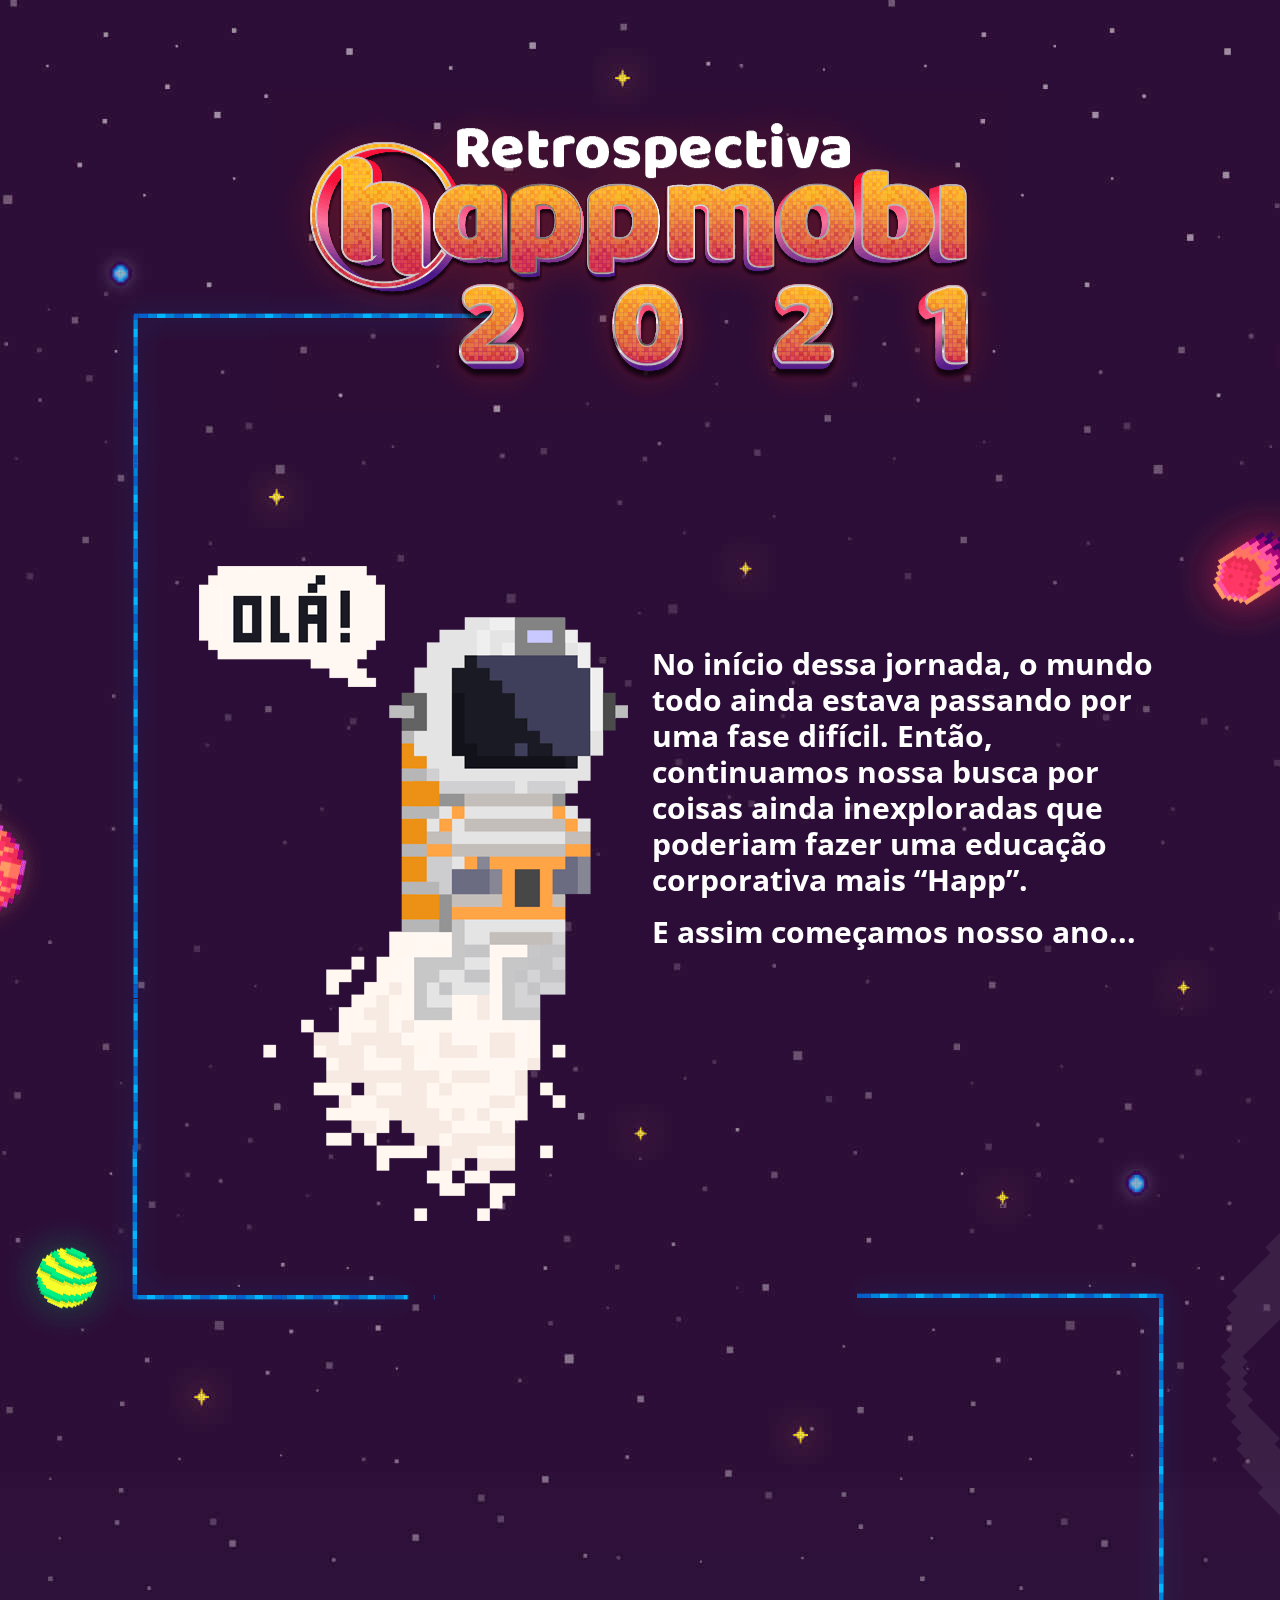
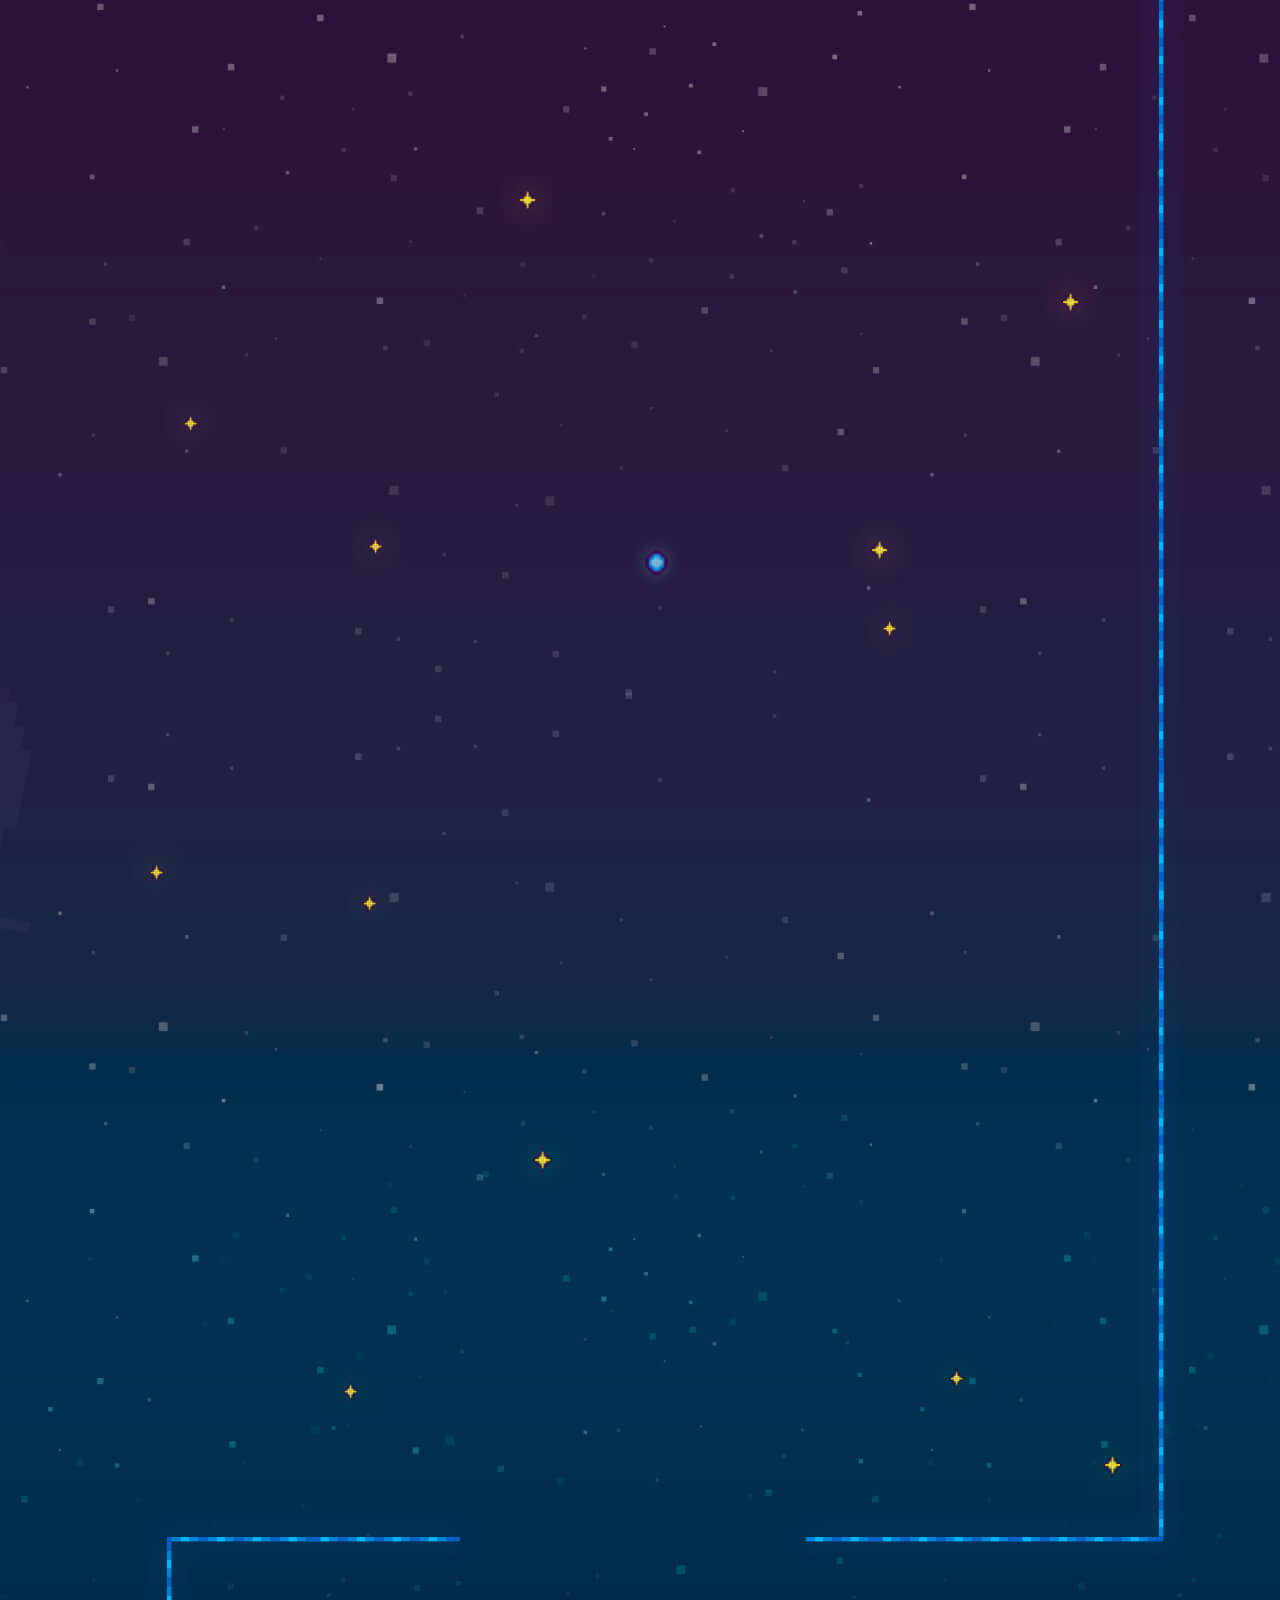
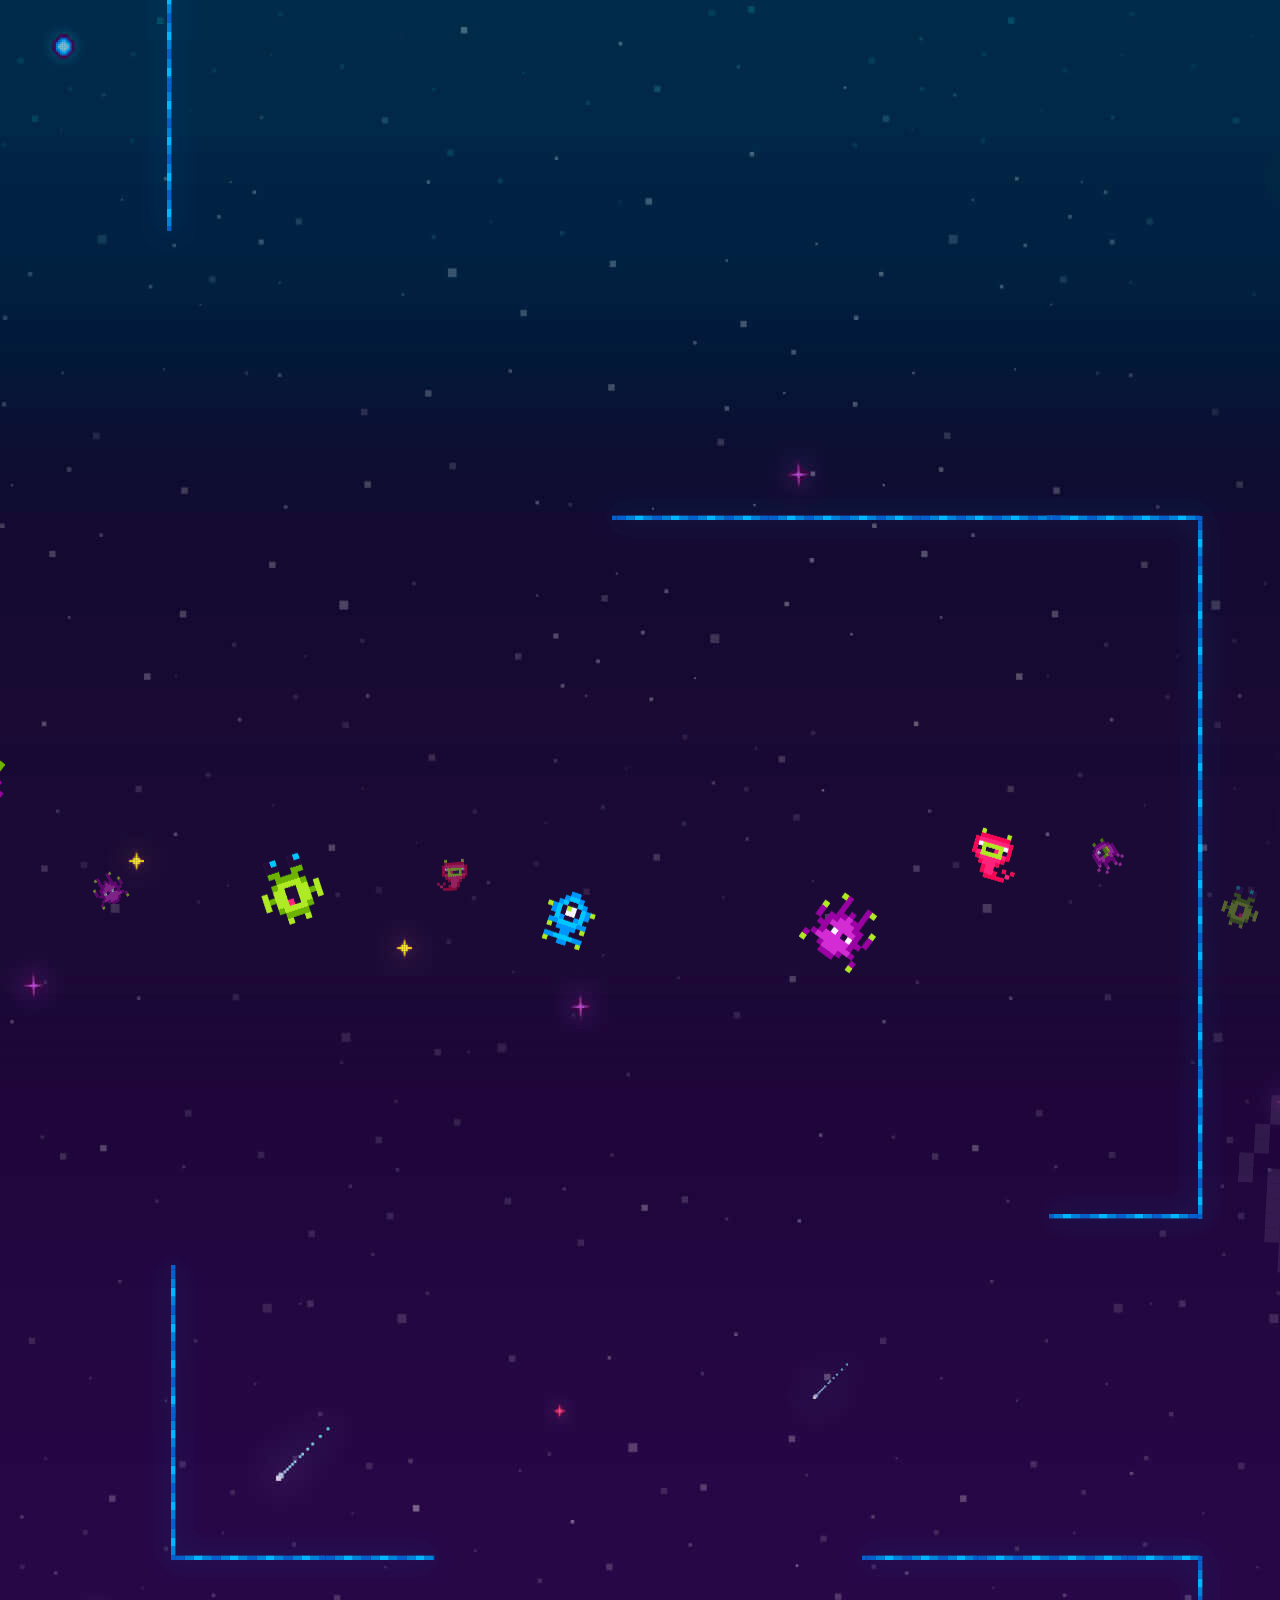
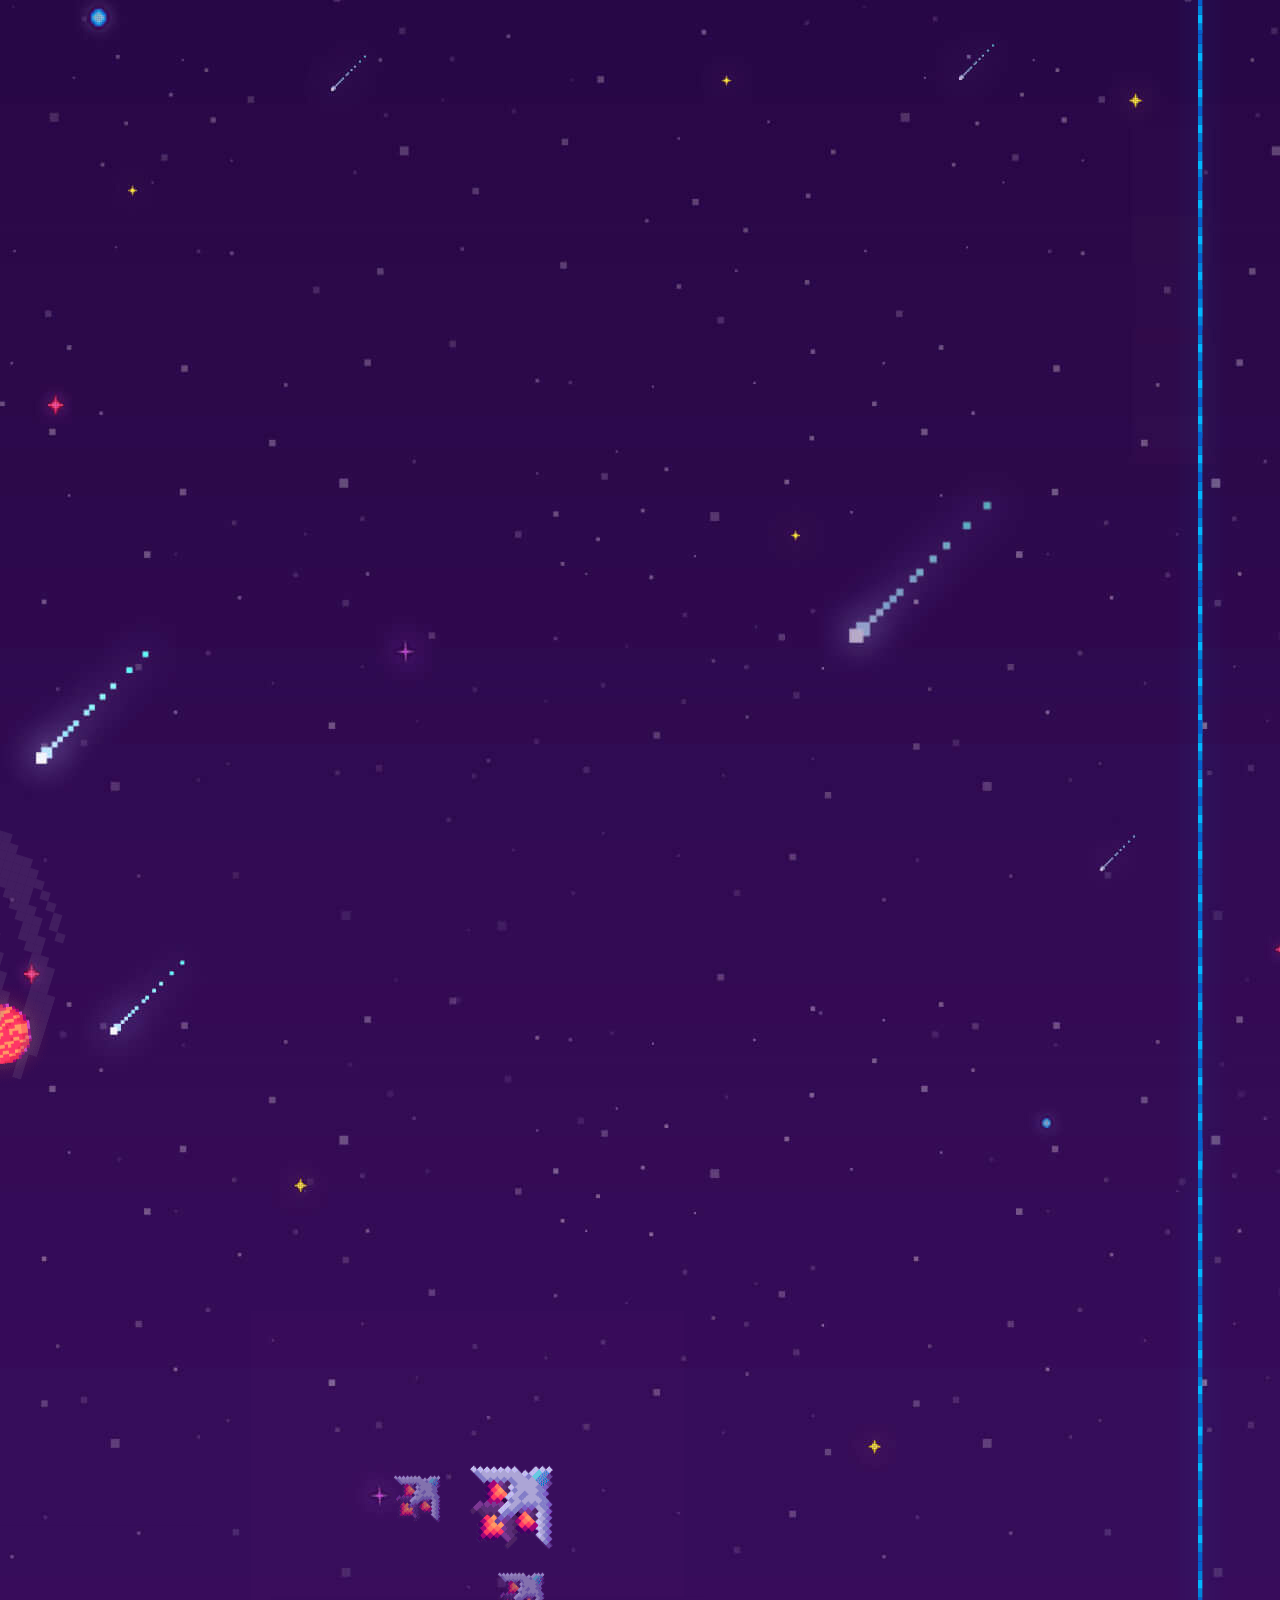
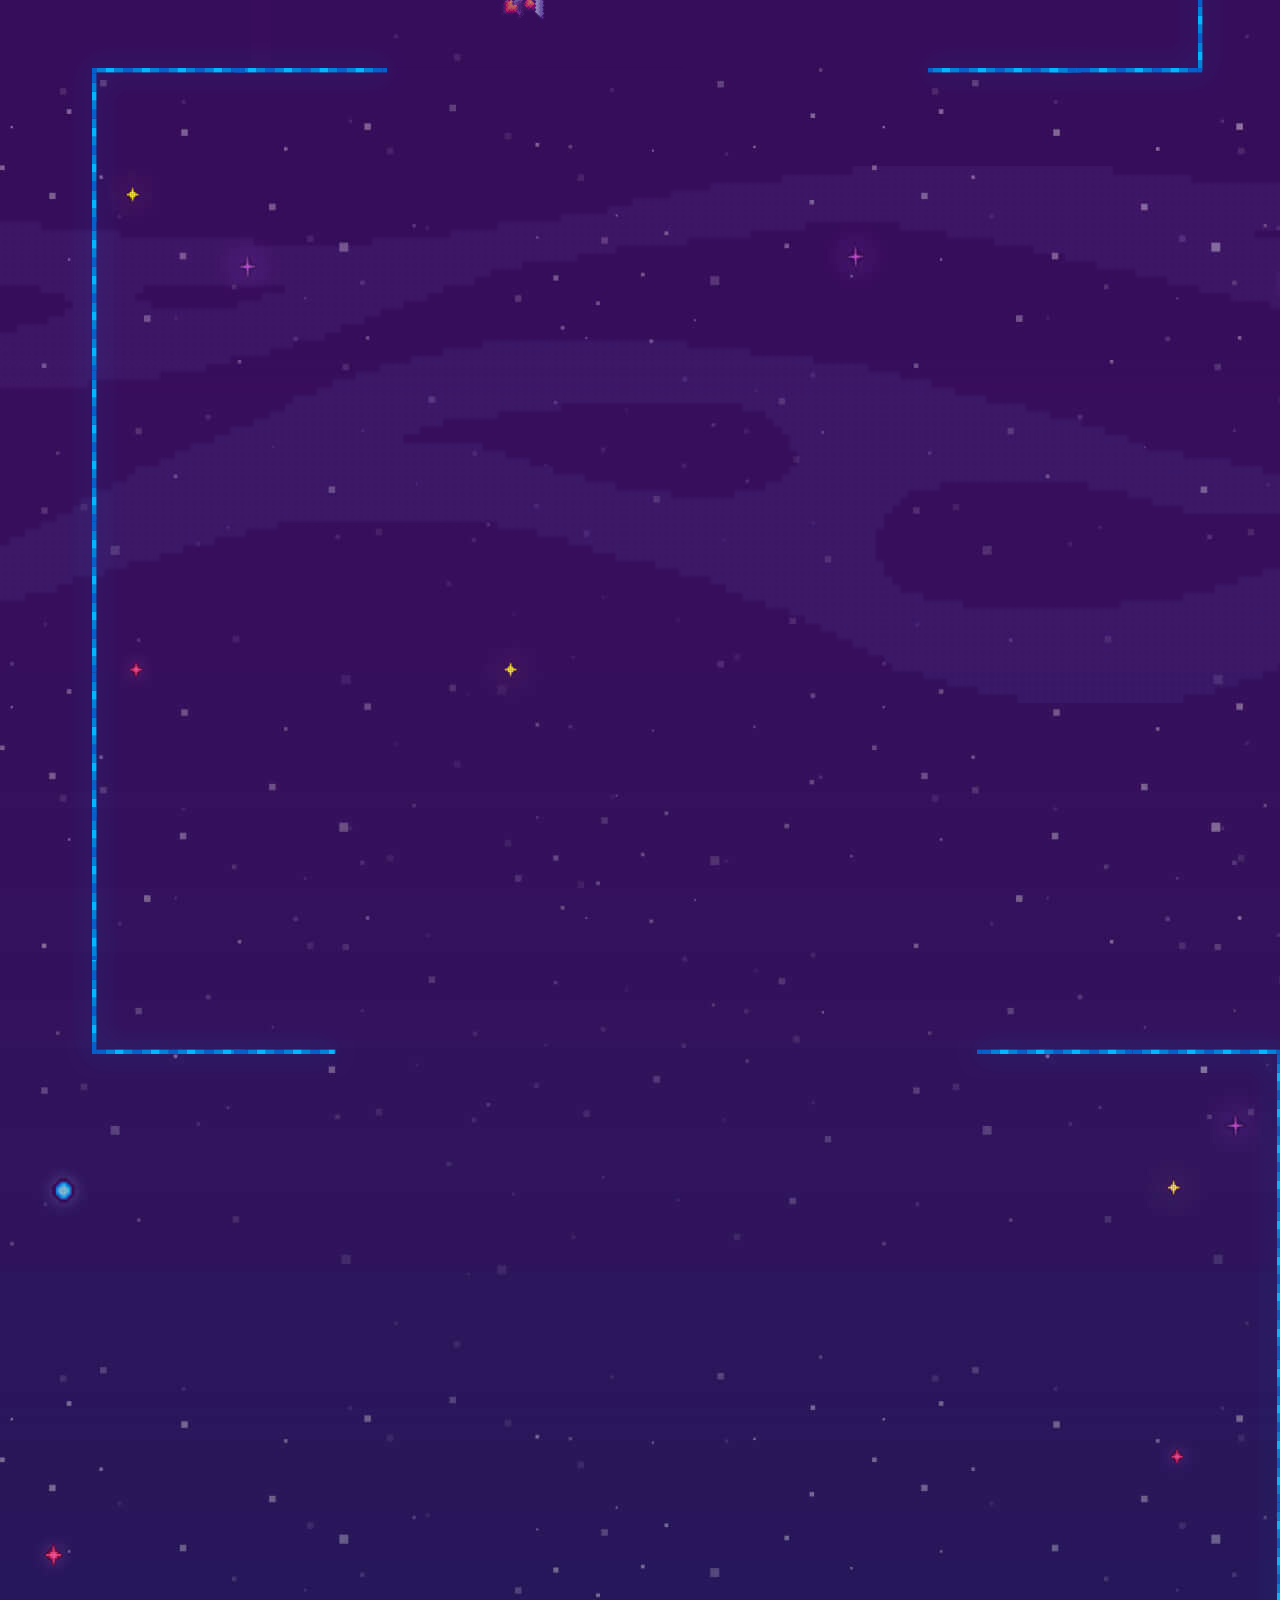
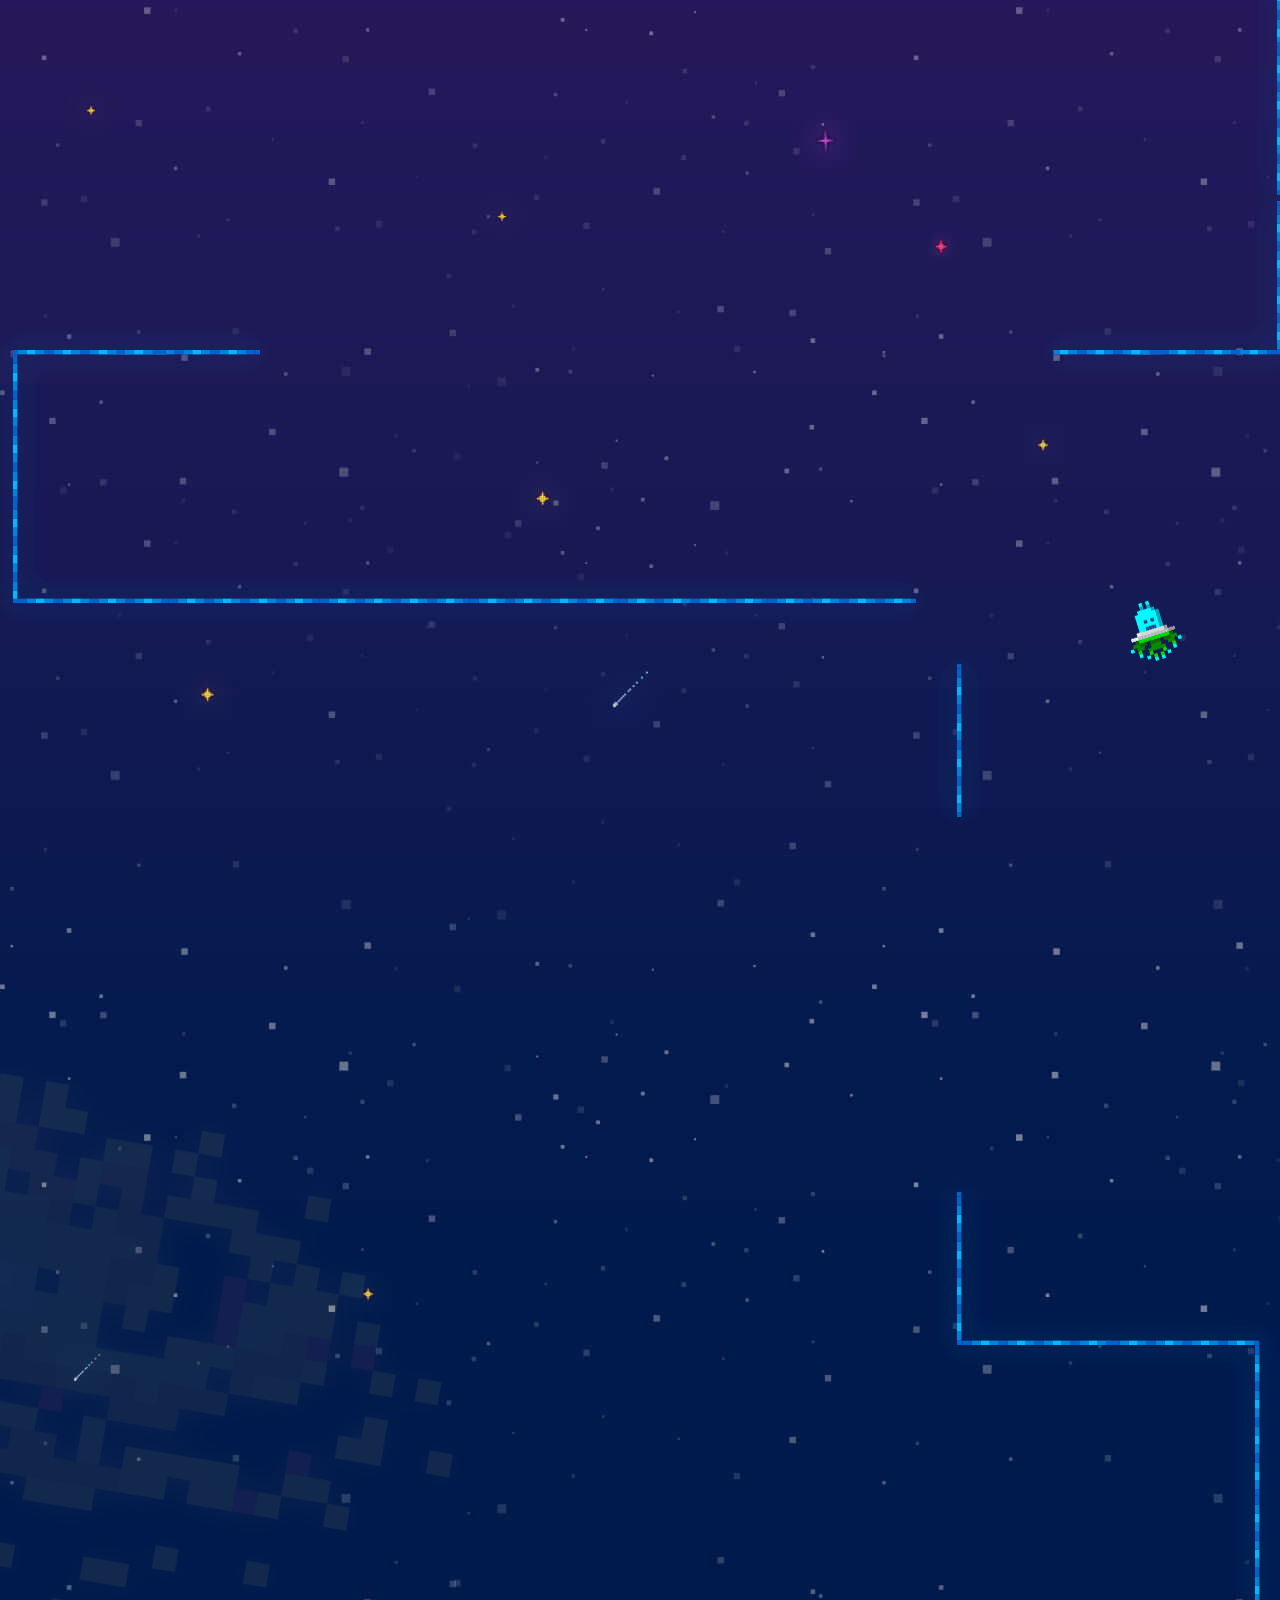
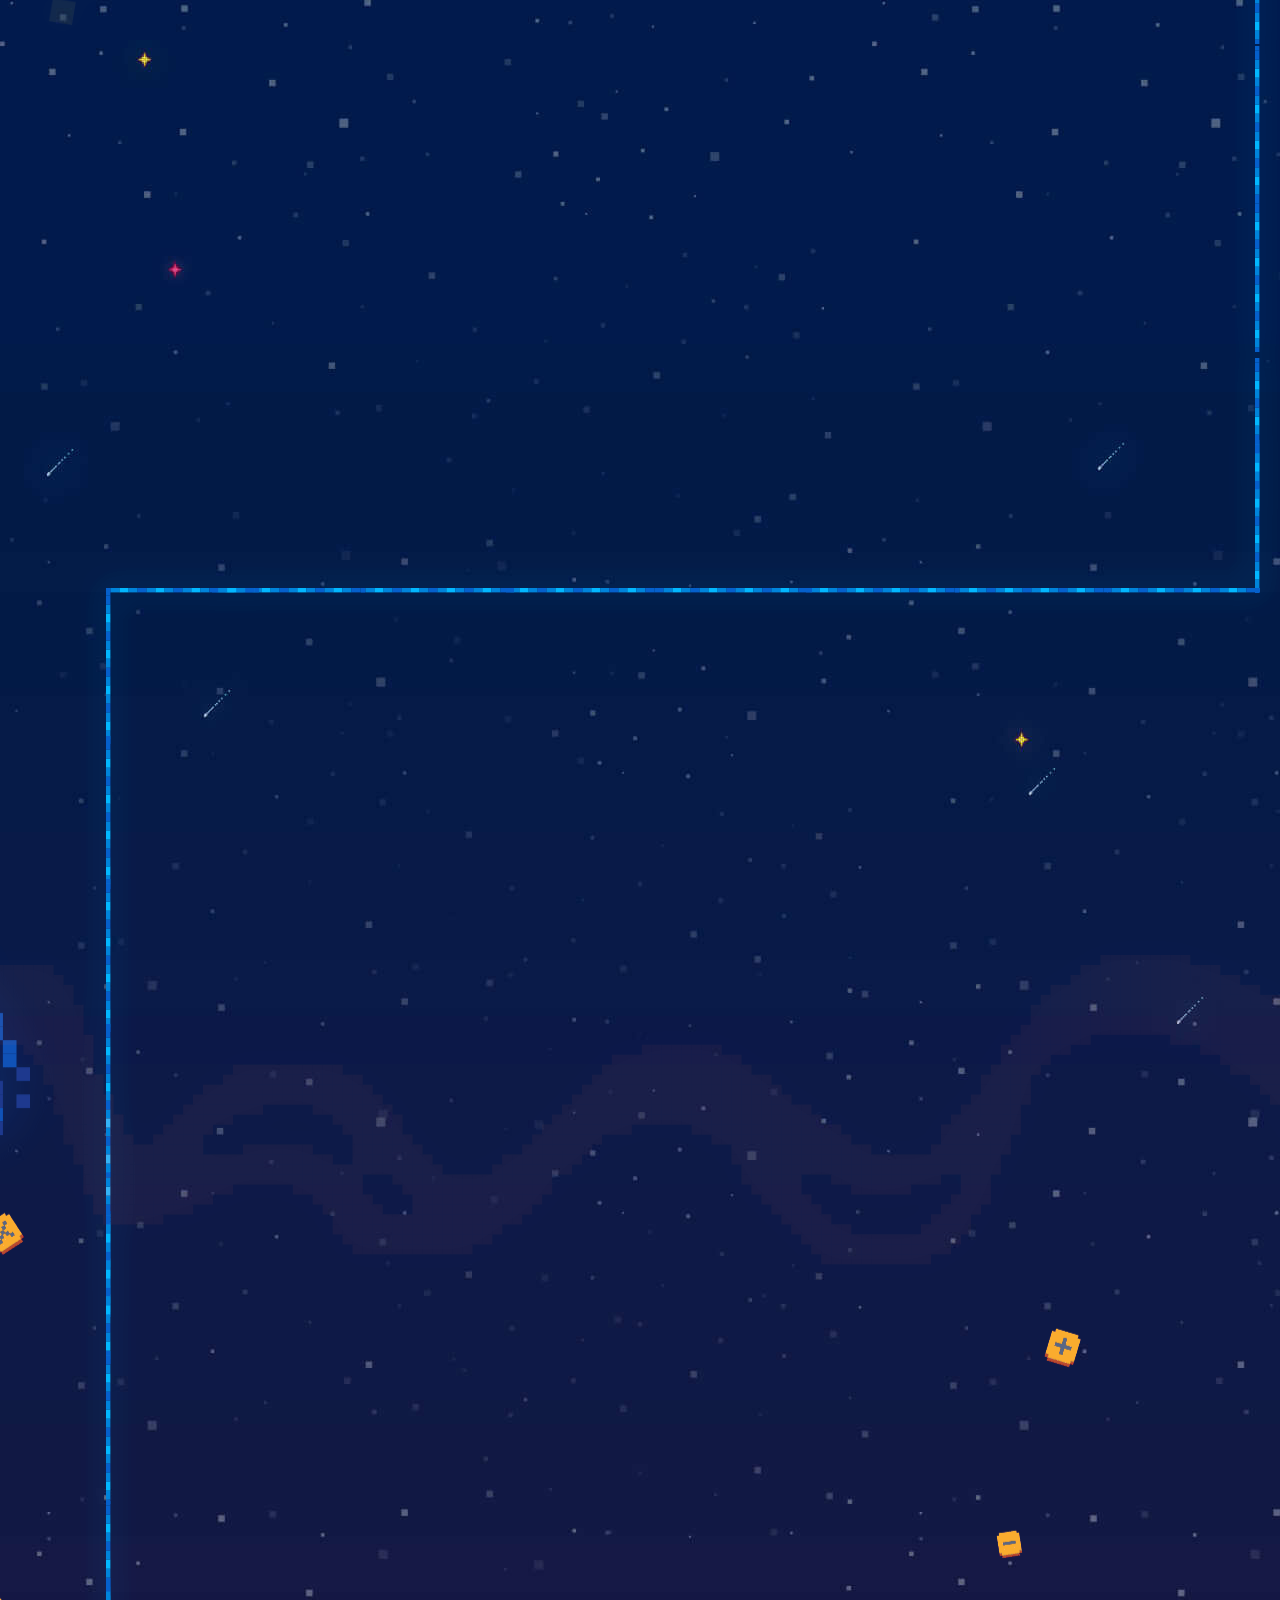
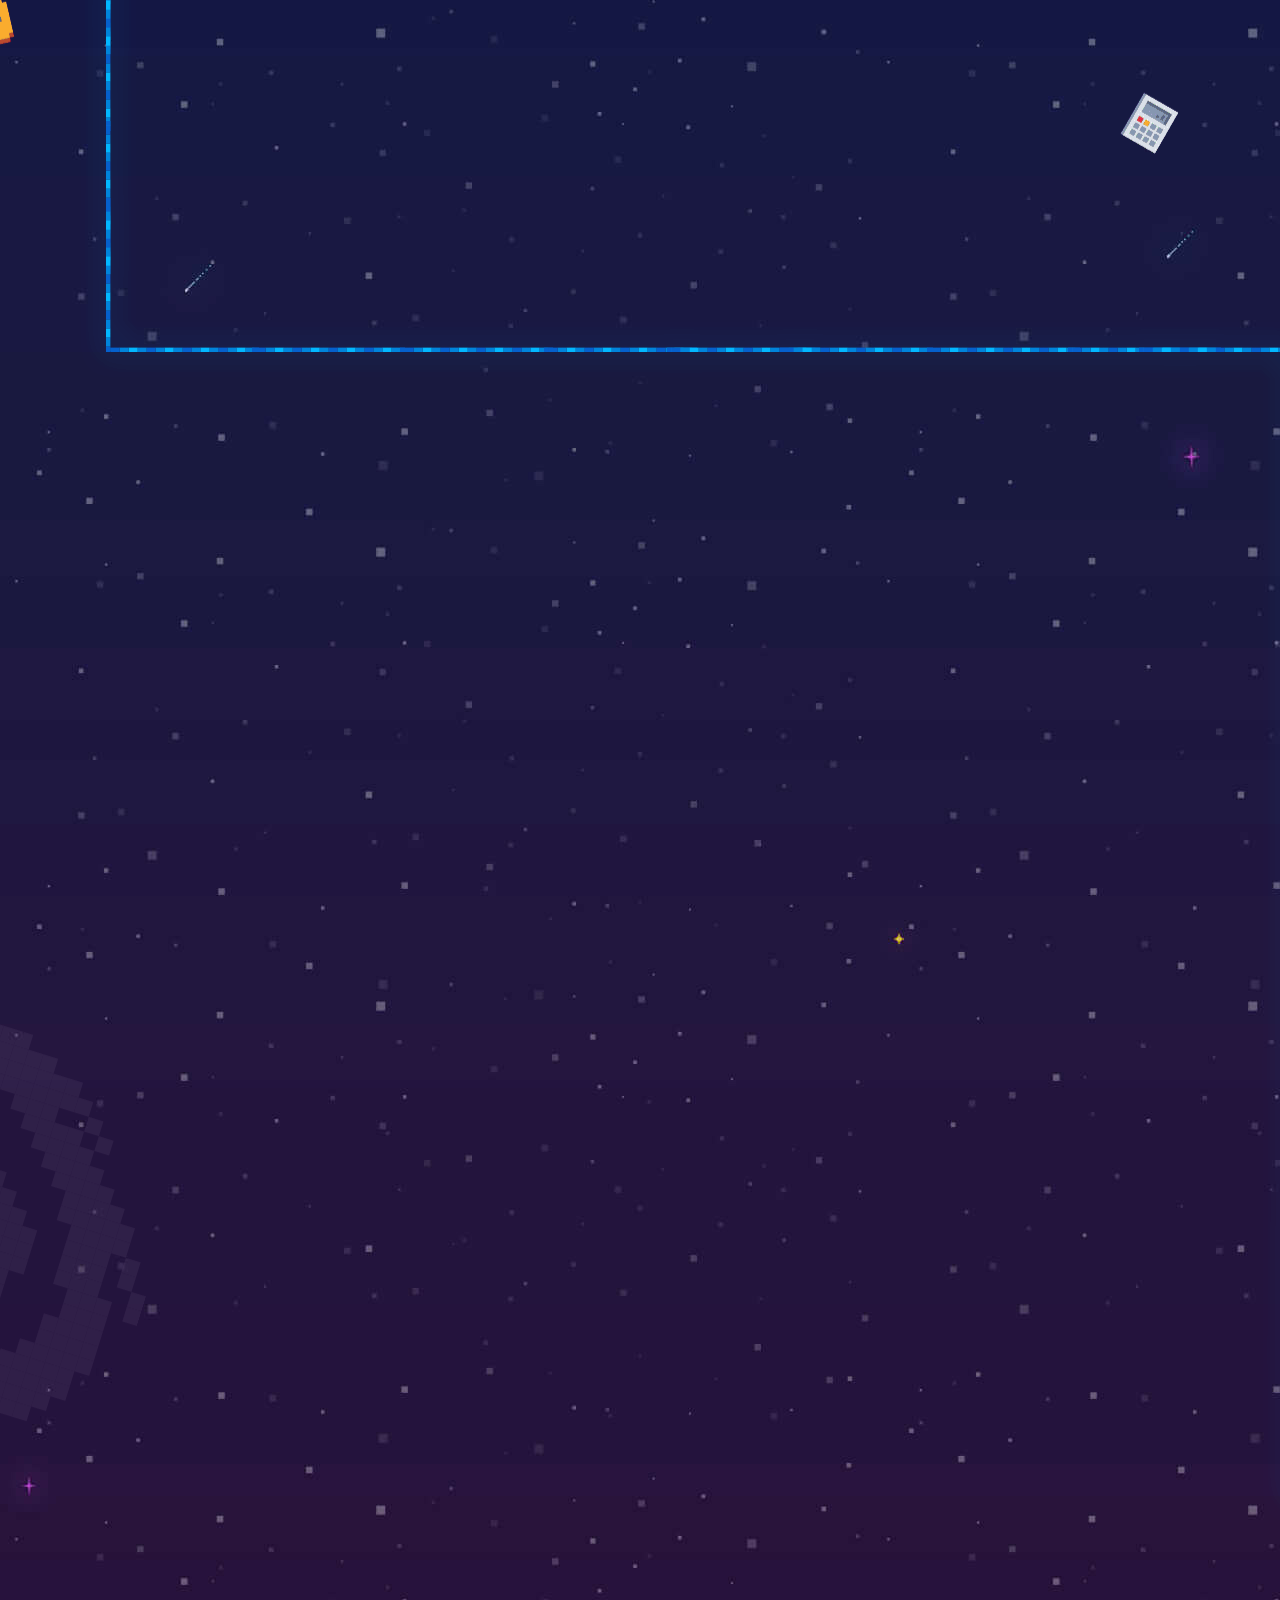
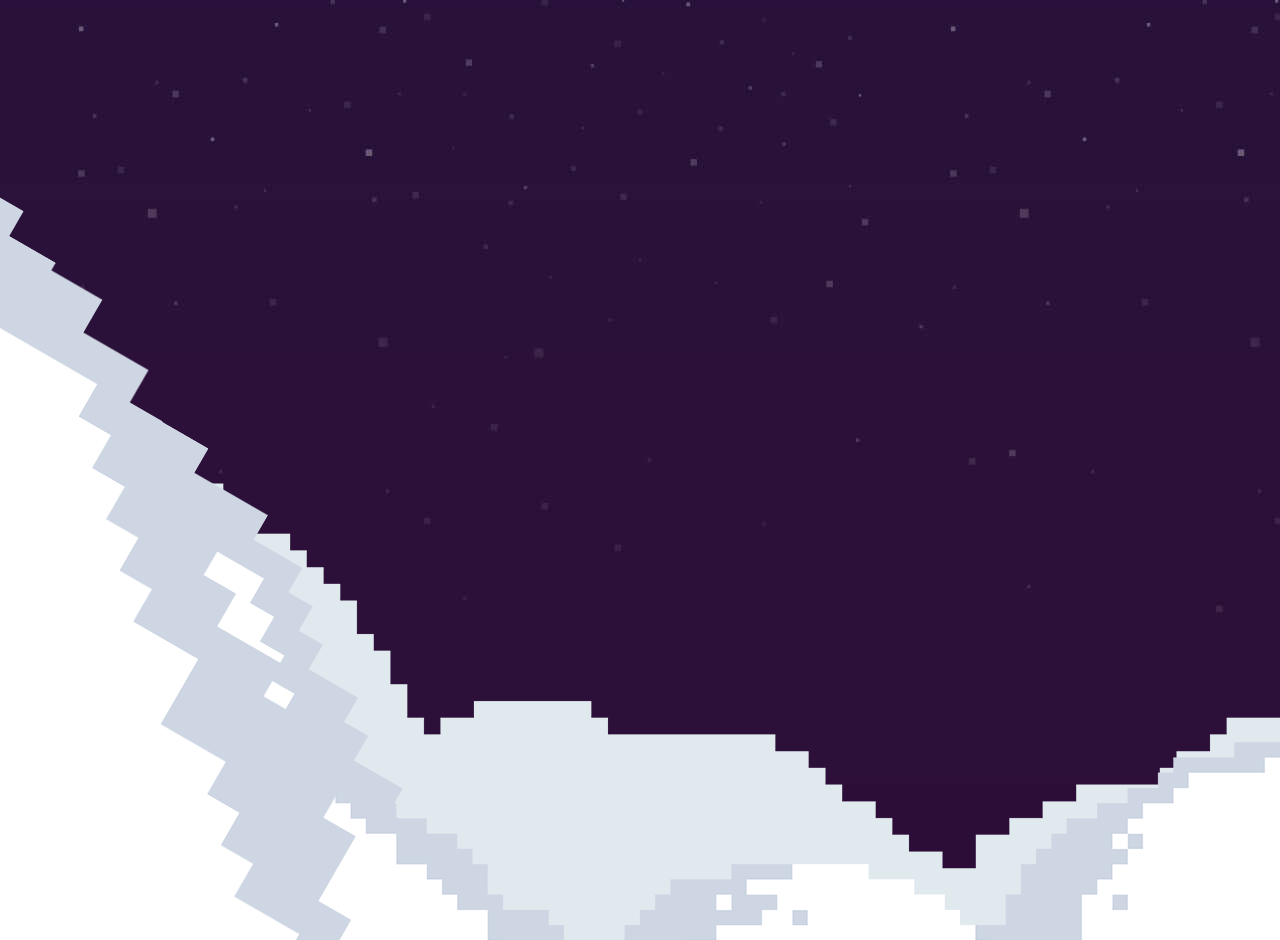
==== commit 34d731ab: "Correção de texto" ====
--- a/index.html
+++ b/index.html
@@ -294,7 +294,8 @@
                     <div class="row">
                         <div class="col-12 col-xl-8">
                             <div class="text-content">
-                                <p>E já que estamos falando de números, pega a calculadora:</p>
+                                <p>E já que estamos falando de números, pega a calculadora.</p>
+                                <p>Entregamos, em 2021:</p>
                                 <div class="numeros-wrapper retro">
                                     <div class="item">
                                         <span class="label">Telas</span>
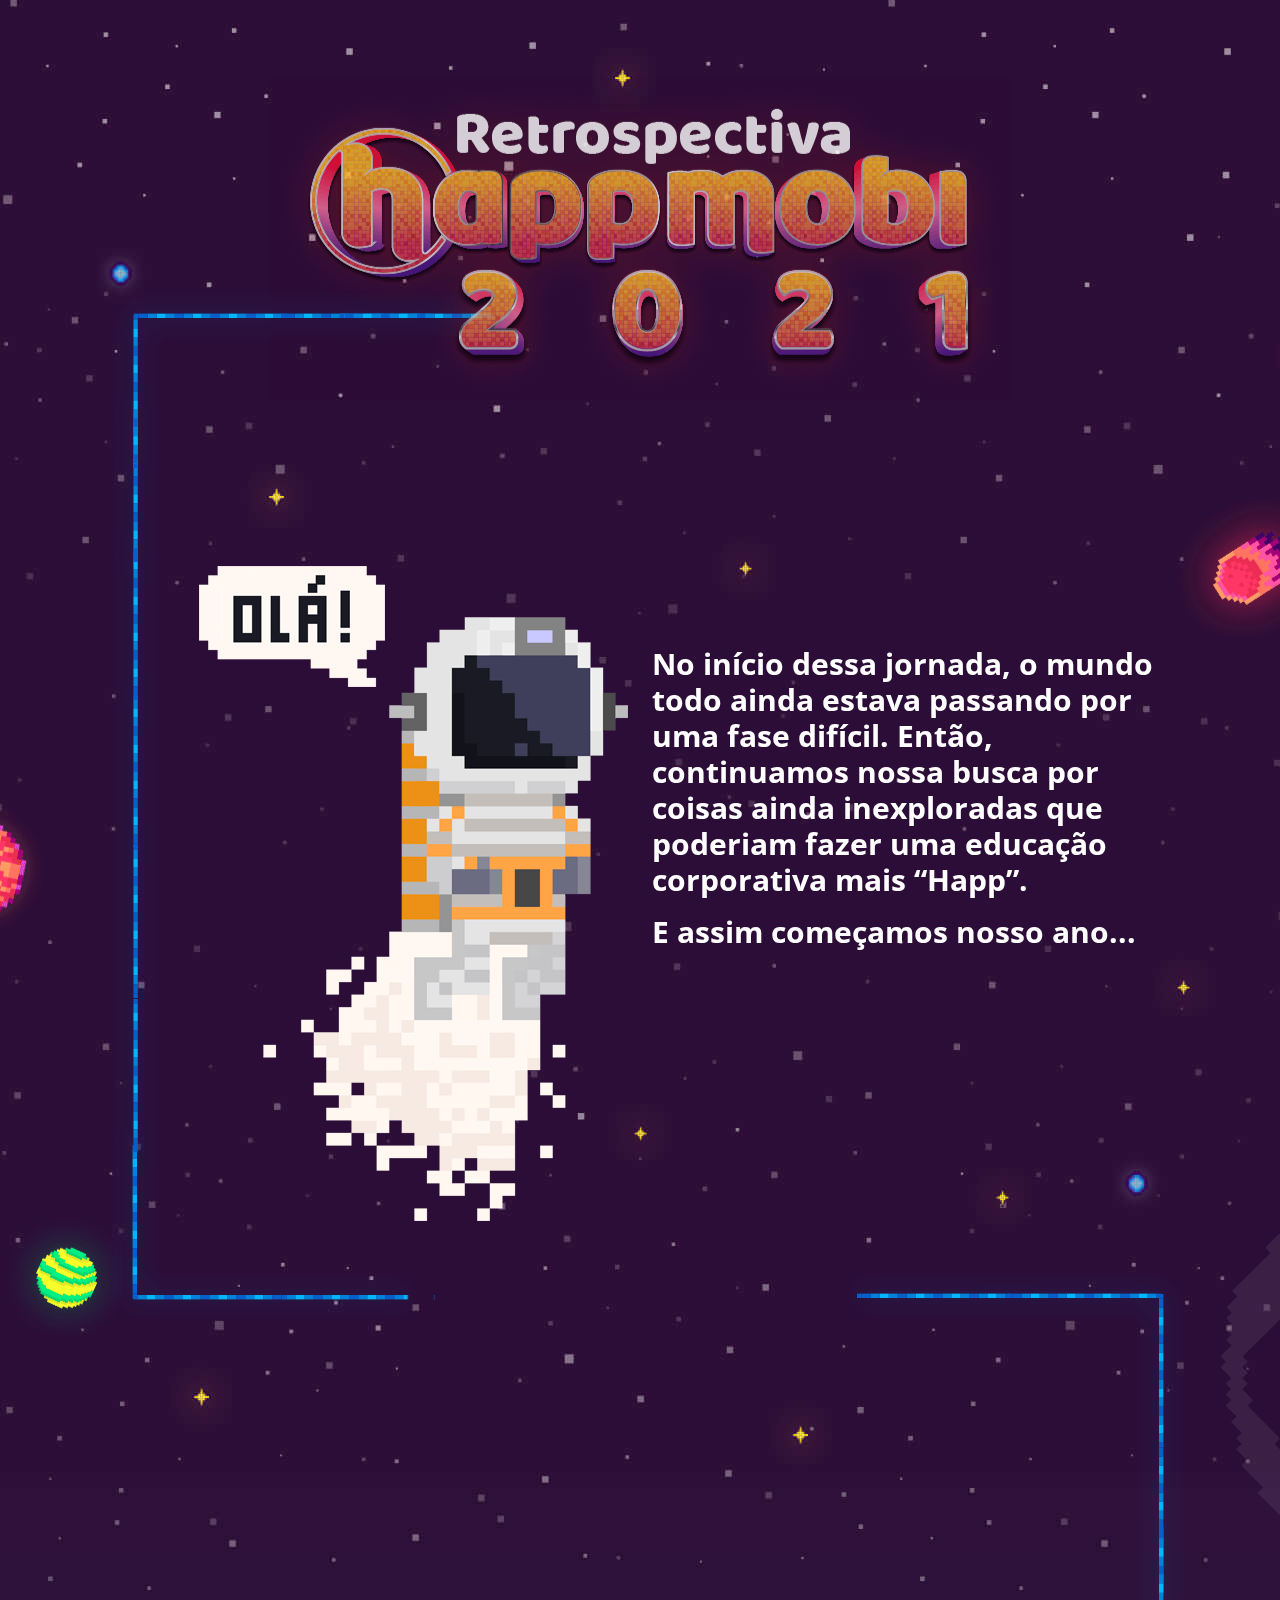
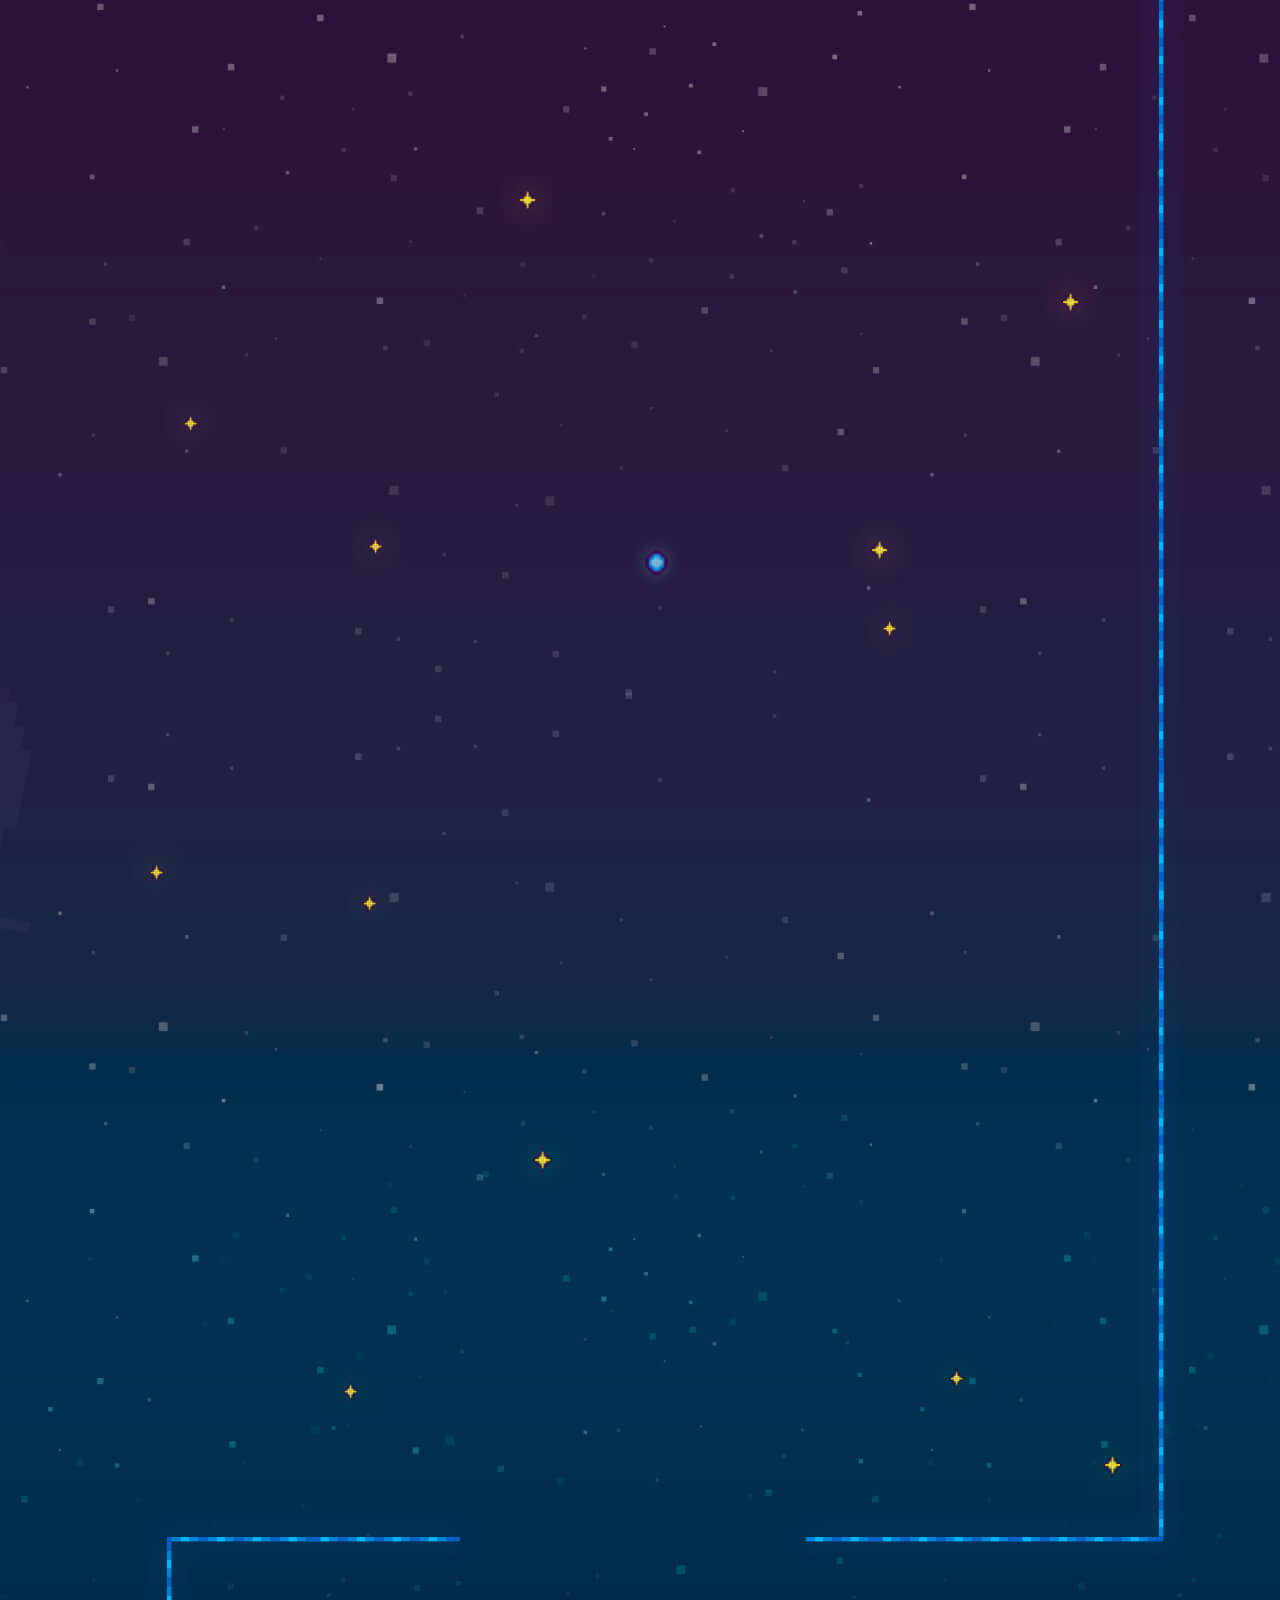
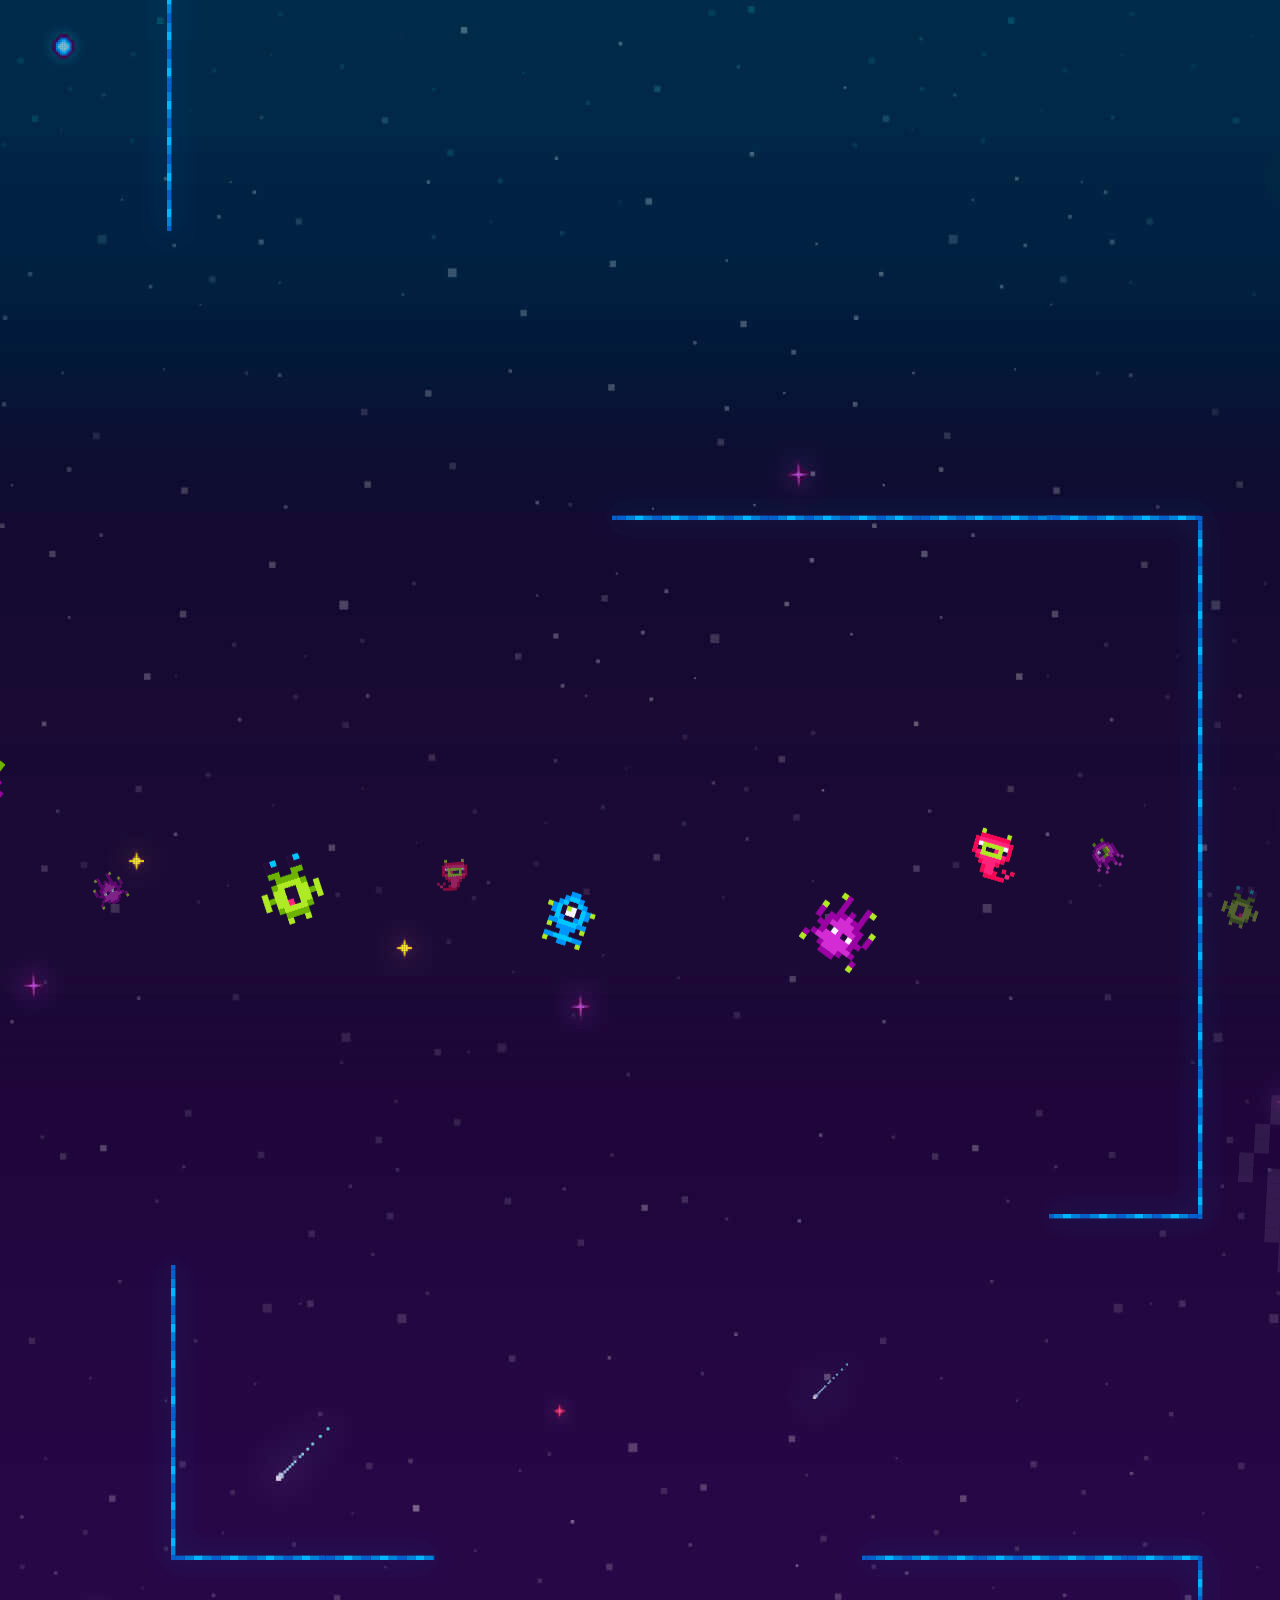
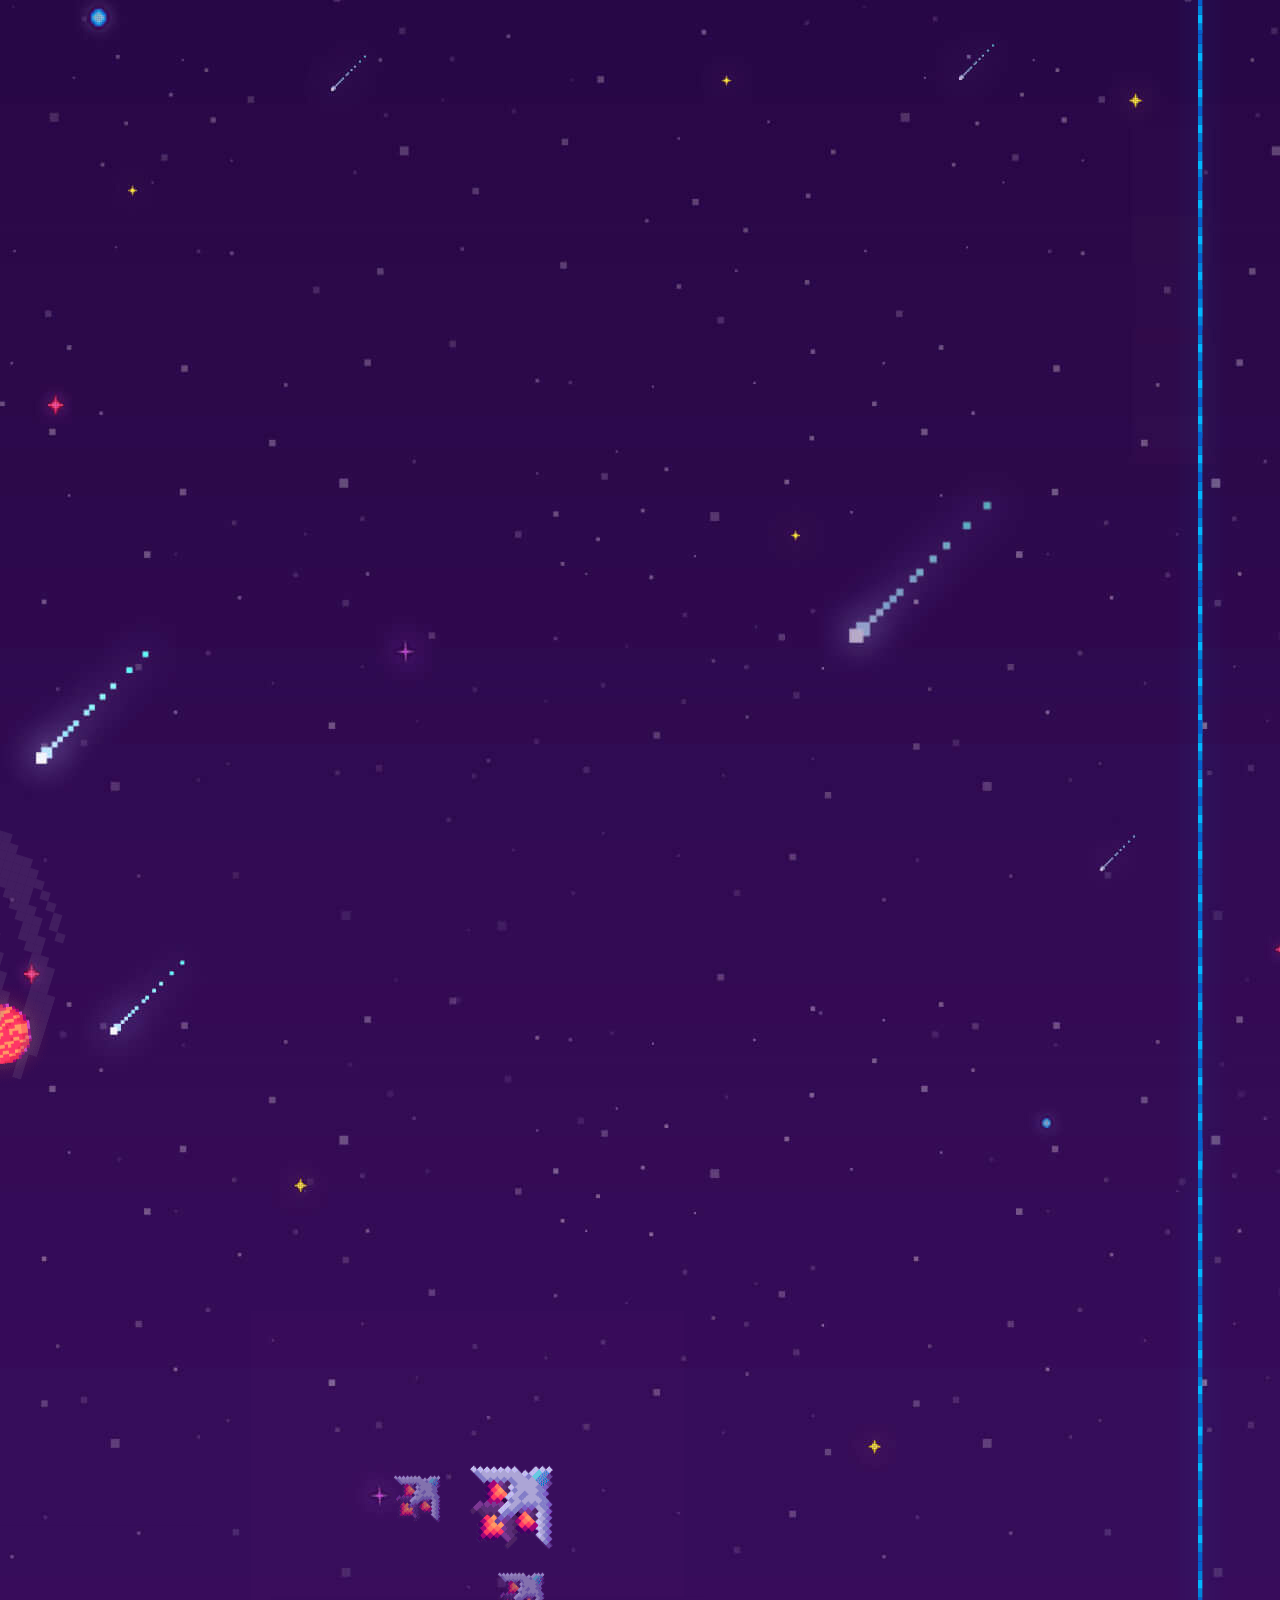
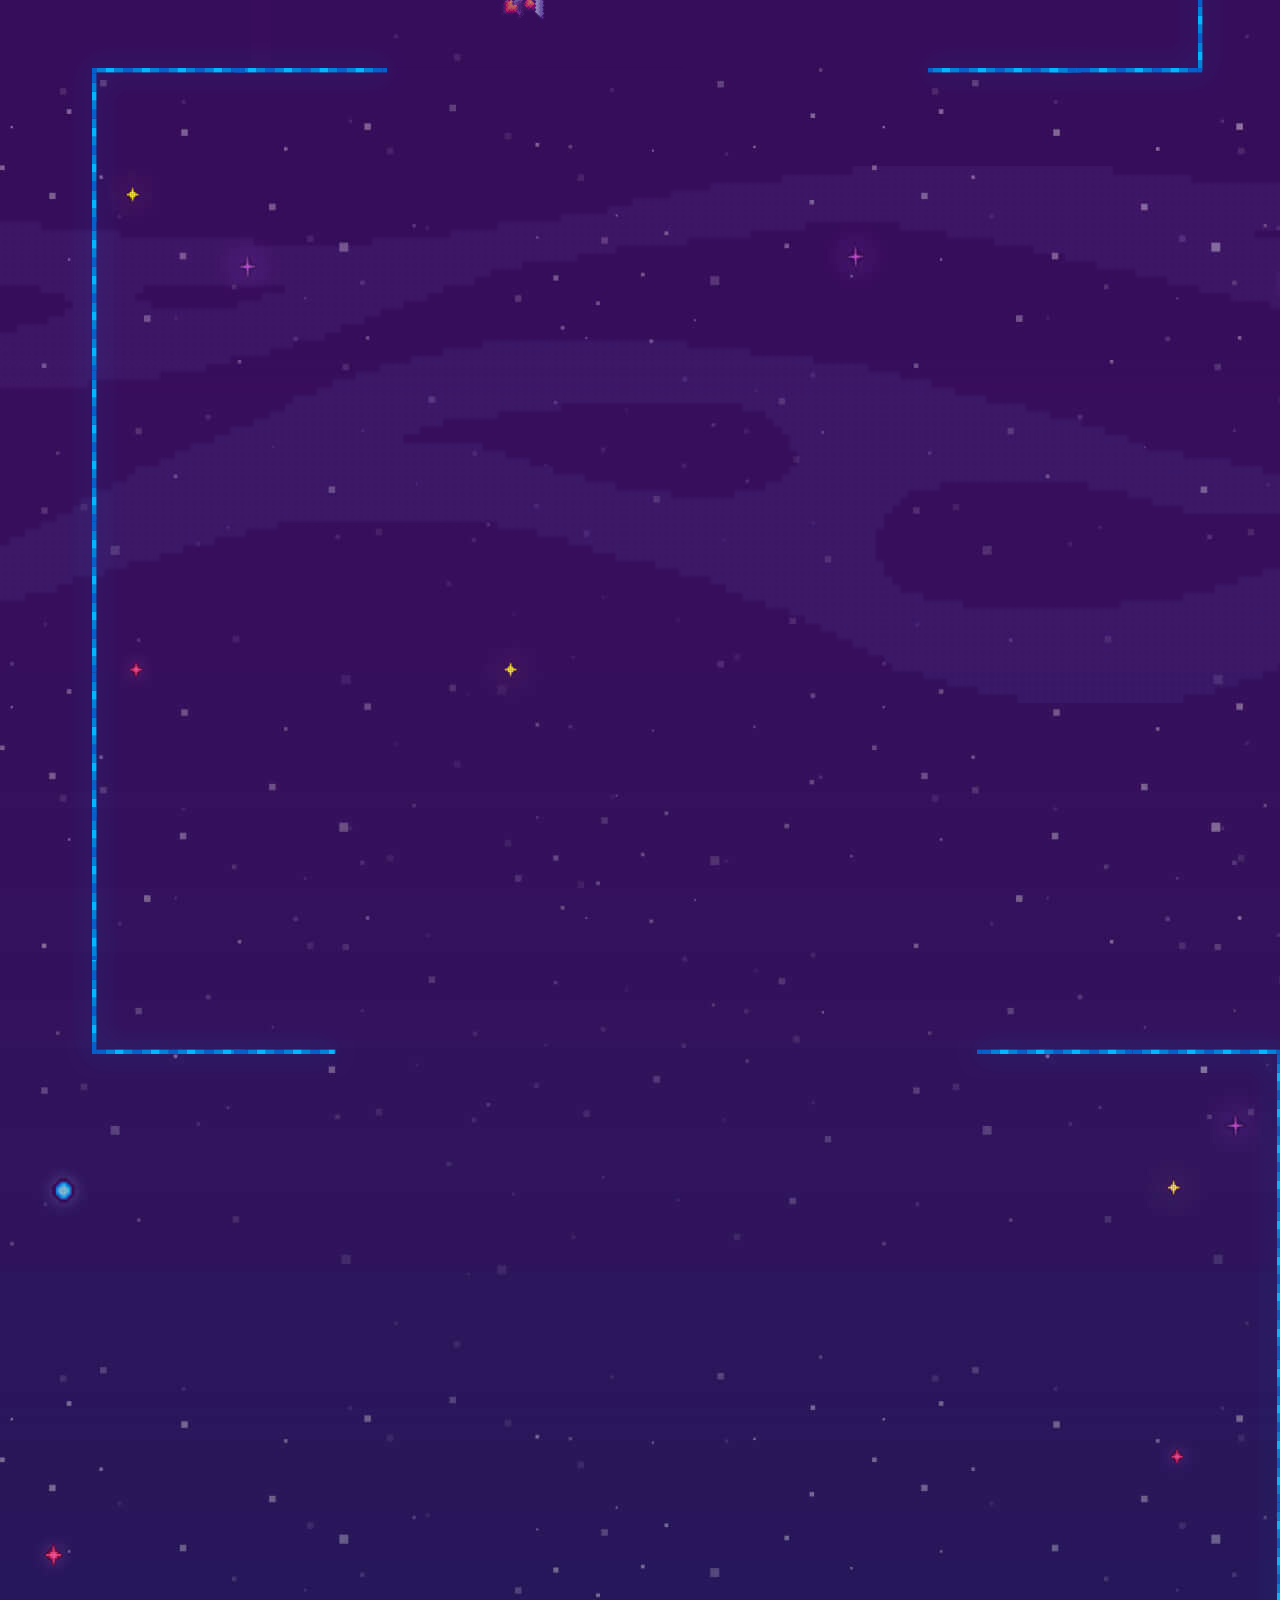
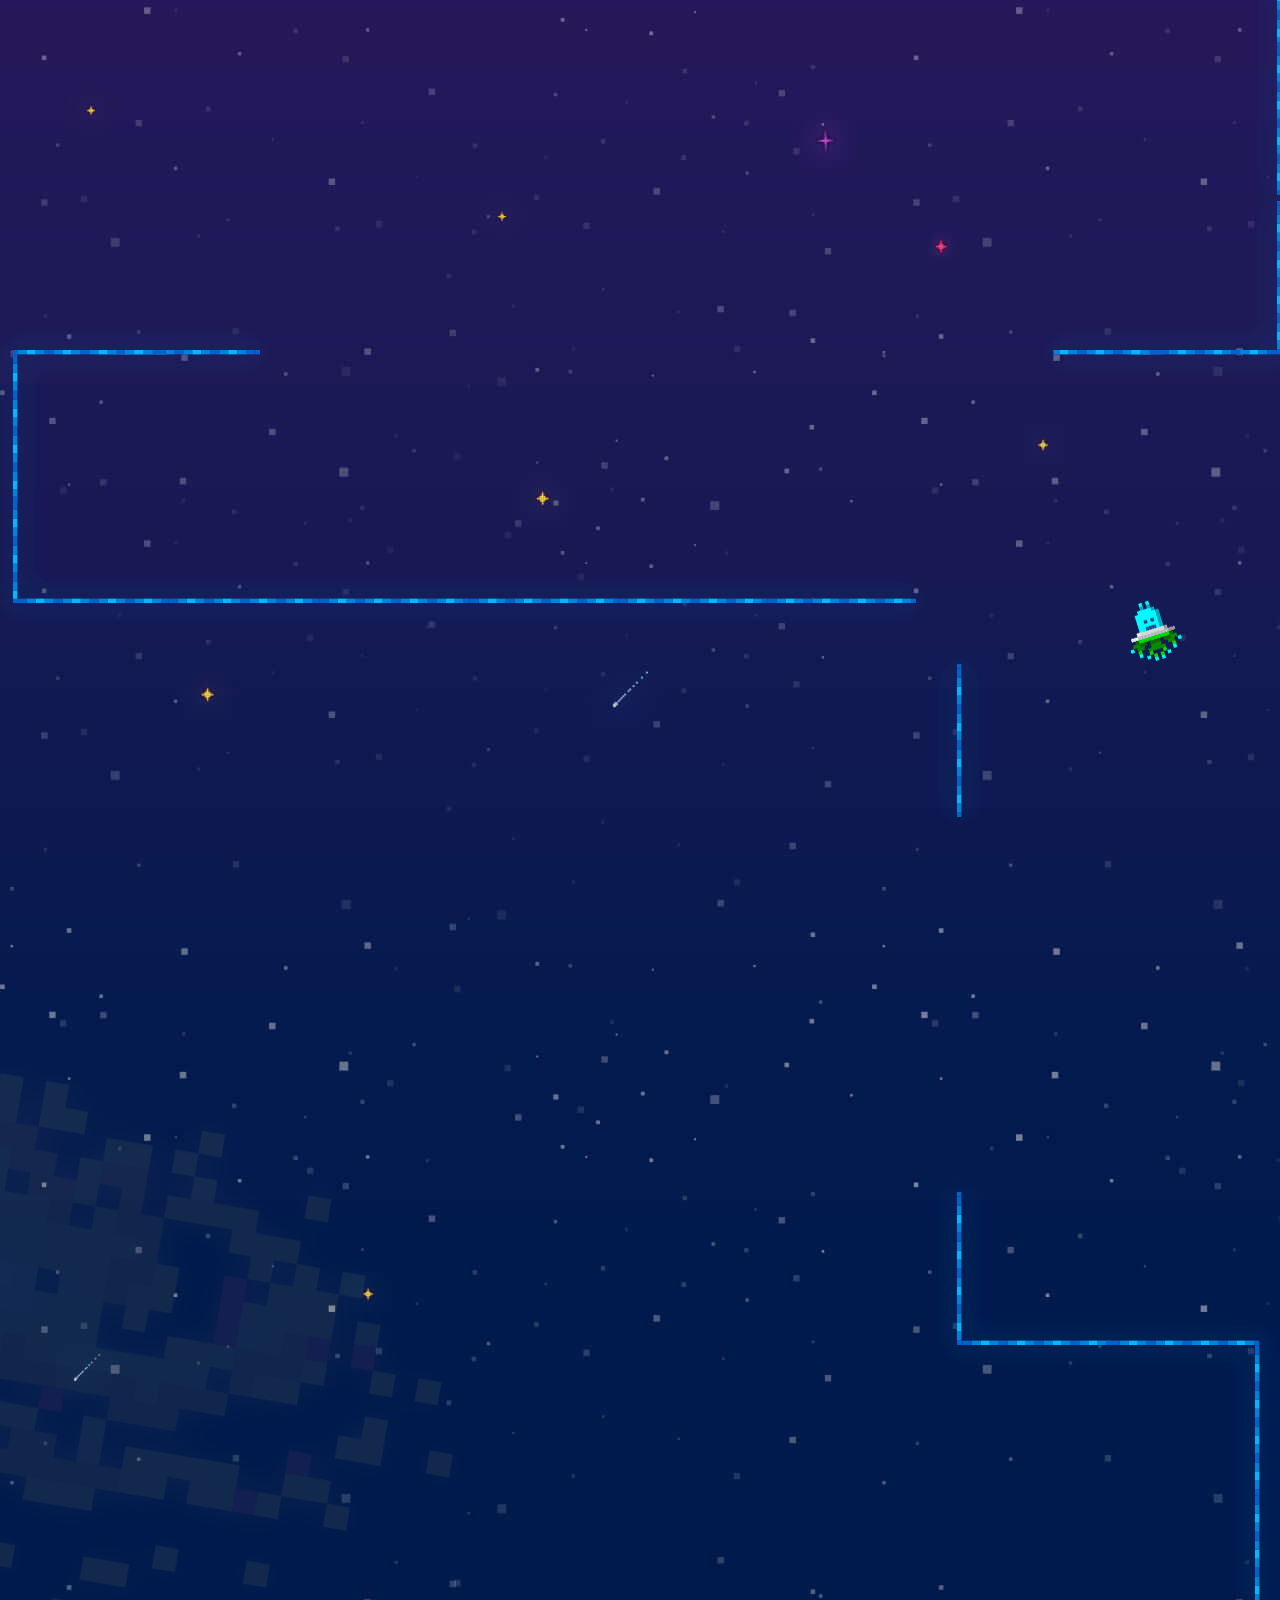
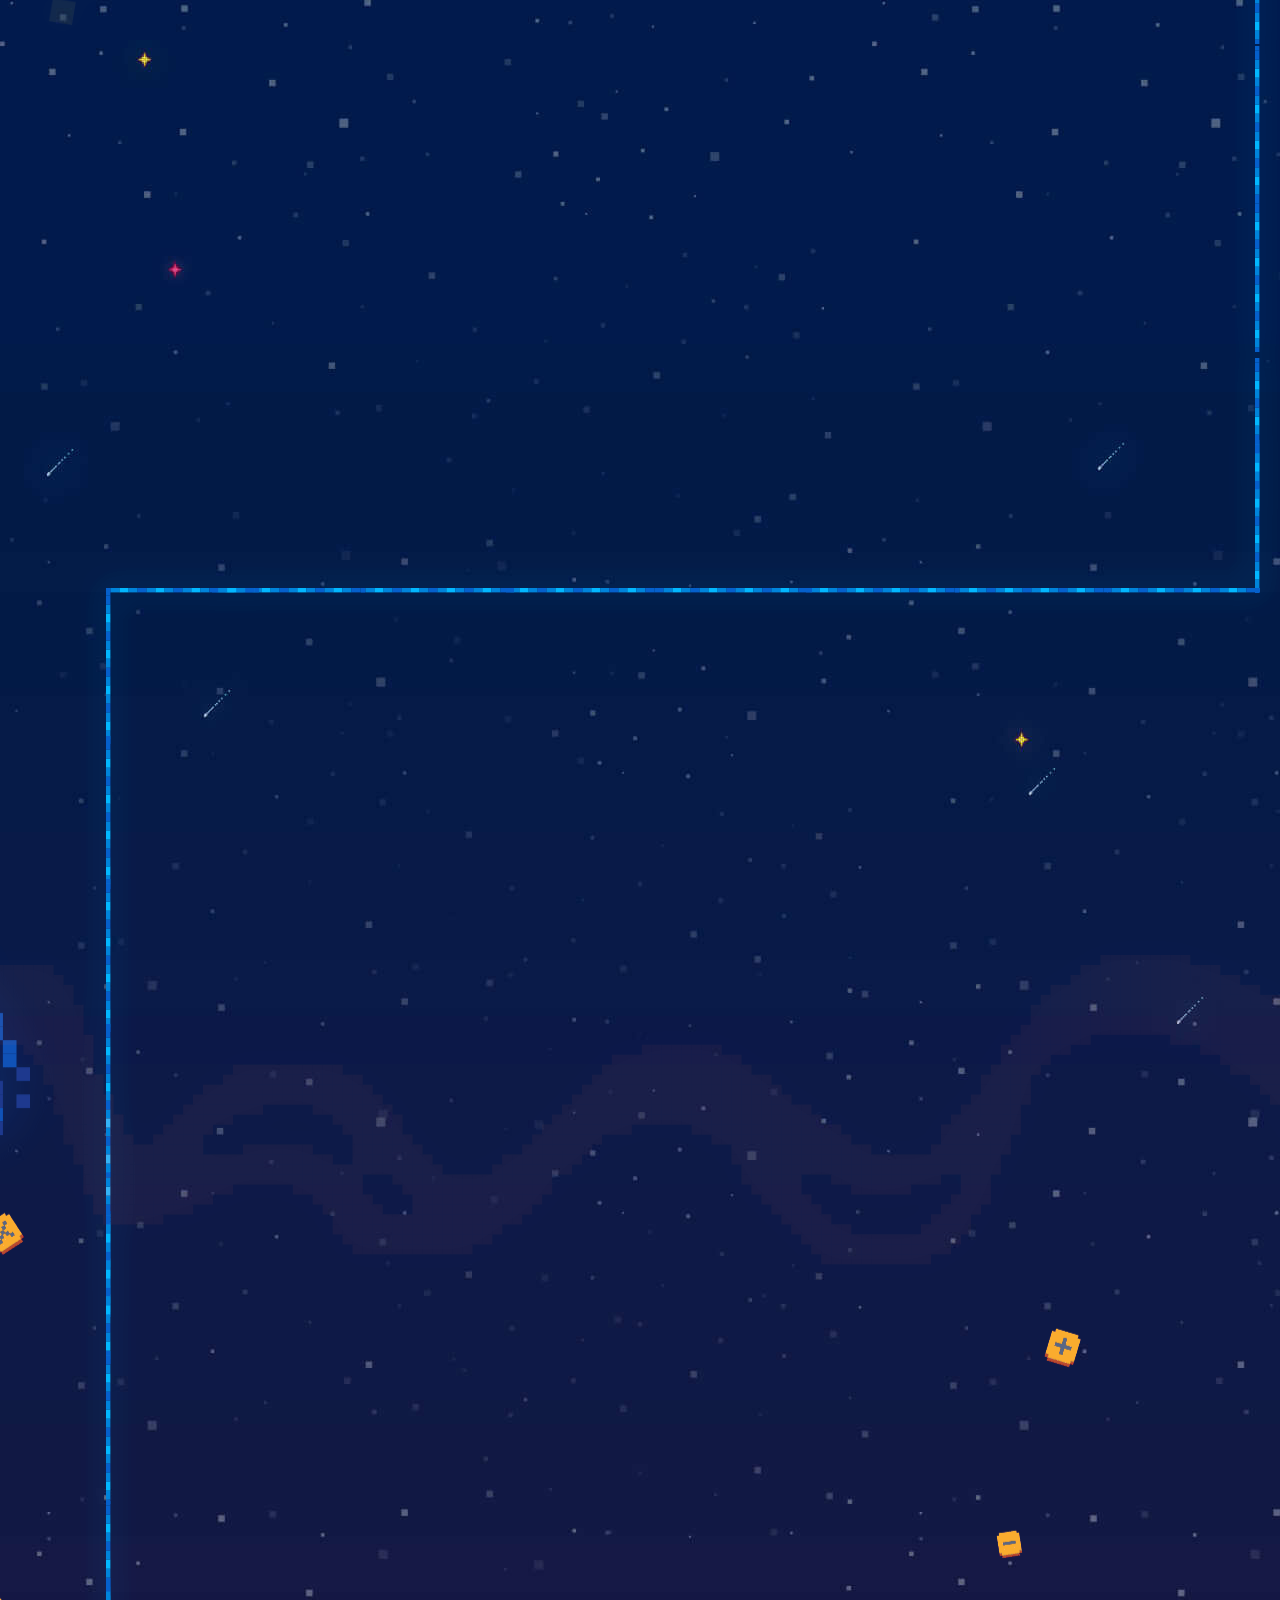
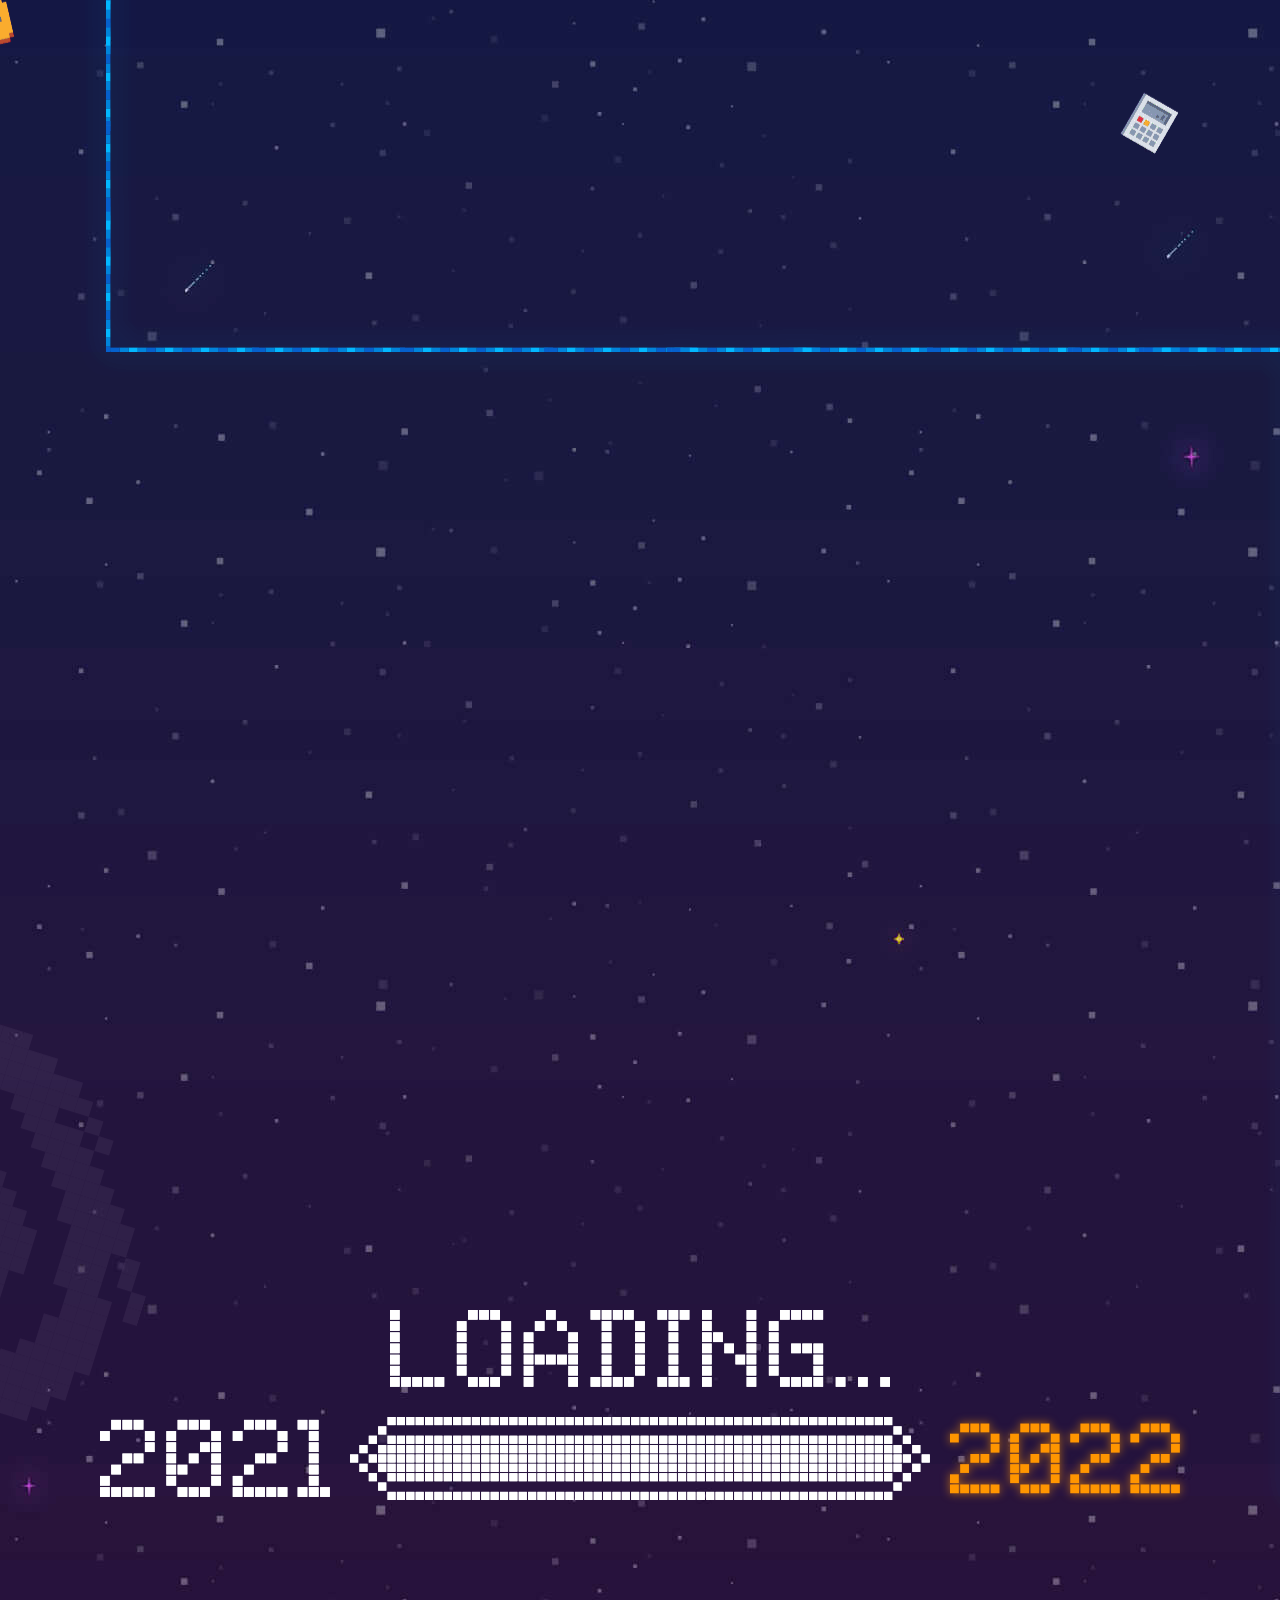
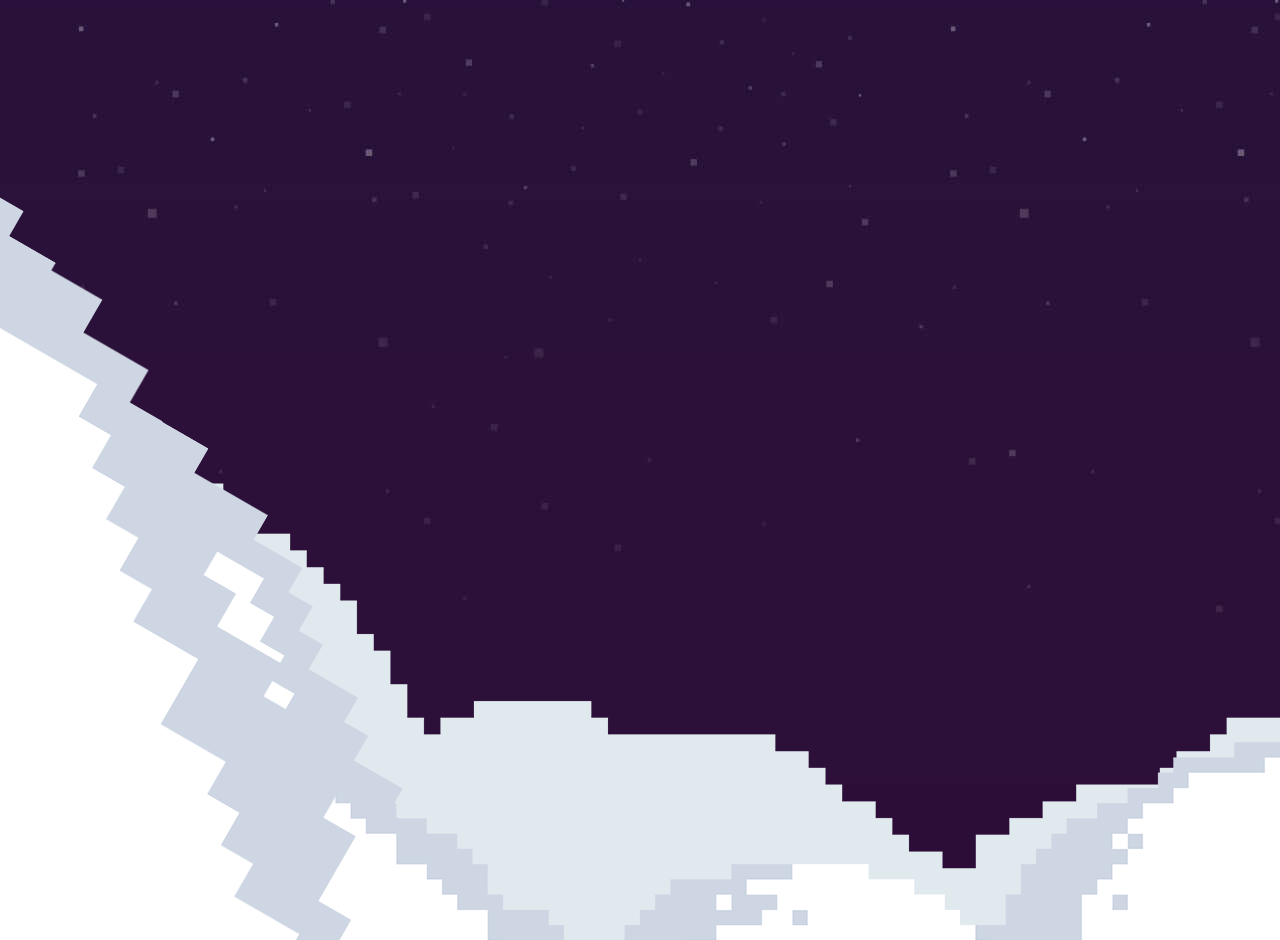
==== commit d345ee78: "Ajuste de animação de loading mobile" ====
--- a/index.html
+++ b/index.html
@@ -181,7 +181,7 @@
                         <img src="img/retro-2021/happmobi-pearson.png" alt="" class="mx-auto">
                     </div>
                     <div class="text-content">
-                        <p class="text-center">Em julho, fechamos uma <span class="highlight">Mega Parceria com a
+                        <p class="text-lg-center">Em julho, fechamos uma <span class="highlight">Mega Parceria com a
                                 Pearson</span> <br class="xl-br" />e começamos a navegar por mares ainda não explorados!
                             Top né? Mas, a
                             nossa viagem não para por aí!
@@ -273,7 +273,7 @@
             <div class="retro-2021-content-line conclusoes">
                 <div class="retro-2021-content-line-inner">
                     <div class="row">
-                        <div class="col-12 text-center mb-4">
+                        <div class="col-12 text-lg-center mb-4">
                             <div class="text-content">
                                 <p>Antes de terminar o ano, nos transformamos no “Megazord” do mundo das edtechs e
                                     atingimos quase <span class="highlight">2 milhões de treinamentos concluídos no Happ
@@ -364,14 +364,21 @@
                     </div>
                     <div class="text-content">
                         <p class="retro text-uppercase text-center my-5
-                        ">Agora, seguiremos para uma nova fase!
+                        ">Agora, seguiremos para uma nova fase!<br>
                             Bora com a gente?
                         </p>
                     </div>
-                    <div class="image-wrapper">
-                        <img src="img/retro-2021/loading.png" alt="" class="loading">
-                        <div class="mask barra-loading">
-                            <img src="img/retro-2021/barra-loading.png" alt="">
+                    <div class="loading-wrapper">
+                        <img src="img/retro-2021/loading/loading-titulo.svg" alt="" class="loading-titulo">
+                        <div class="loading-new-year">
+                            <img src="img/retro-2021/loading/2021.svg" alt="" class="year">
+                            <div class="loading-bar-wrapper">
+                                <img src="img/retro-2021/loading/loading-bar.svg" alt="" class="empty-bar">
+                                <div class="loading-bar-mask">
+                                    <img src="img/retro-2021/loading/loading-bar-filled.svg" alt="" class="filled-bar">
+                                </div>
+                            </div>
+                            <img src="img/retro-2021/loading/2022.svg" alt="" class="year new-year">
                         </div>
                     </div>
                 </div>
--- a/styles/retrospectiva-2021.css
+++ b/styles/retrospectiva-2021.css
@@ -345,24 +345,85 @@
     height: 1295px;
 }
 
-.retro-2021-wrapper  .loading-2022 .loading {
+.retro-2021-wrapper .loading-2022 .loading {
+    max-width: 515px;
+    margin: 0 auto 30px;
+}
+
+.retro-2021-wrapper .loading-bar-wrapper {
+    display: flex;
+    flex: 1;
+    margin-left: 20px;
+    margin-right: 20px;
+    position: relative;
+    align-items: center;
+}
+
+
+
+/* .retro-2021-wrapper  .loading-2022 .barra-loading {
+    position: absolute;
+    bottom: 0;
+    left: 50%;
     transform: translateX(-50%);
-    position: relative;
-    left: 50%;
-}
-
-.retro-2021-wrapper  .loading-2022 .barra-loading {
-    position: absolute;
-    bottom: 0;
-    left: calc(50% - 16px);
-    transform: translateX(-50%);
-    background: url("../img/retro-2021/barra-loading.png") no-repeat;
+    background: url("../img/retro-2021/barra-loading.png") no-repeat 0 0 / contain;
 }
 
 .retro-2021-wrapper  .loading-2022 .barra-loading img {
     opacity: 0;
-}
-
+    margin: 0 auto 0;
+    max-width: 100%;
+} */
+
+.retro-2021-wrapper .loading-new-year {
+    position: relative;
+    display: flex;  
+    justify-content: space-between;
+    margin-bottom: 200px;
+}
+
+.retro-2021-wrapper .loading-titulo {
+    max-width: 500px;
+    margin: 0 auto 30px;
+ }
+
+
+ .retro-2021-wrapper .loading-bar-wrapper {
+     position: relative;
+ }
+
+ /* .retro-2021-wrapper .loading-bar-wrapper img {
+     position: absolute;
+     left: 0;
+     top: 0;
+     width: 100%;
+     height: 100%;
+ } */
+
+ .retro-2021-wrapper .loading-bar-mask {
+     position: absolute;
+     left: 0;
+     top: 0;
+     width: 100%;
+     height: 100%;
+     overflow: hidden;
+ }
+
+.retro-2021-wrapper .loading-new-year .year {
+    max-width: 230px;
+}
+
+.retro-2021-wrapper .loading-new-year .new-year {
+    -webkit-filter: drop-shadow( 0 0 5px  rgba(255, 149, 0, .7));
+  filter: drop-shadow( 0 0 5px  rgba(255, 149, 0, .7));
+}
+
+.retro-2021-wrapper .loading-new-year .filled-bar {
+    position: absolute;
+    left: 0;
+    max-width: none;
+    height: 100%;
+}
 
 
 .retro-2021 .numeros-wrapper {
@@ -383,7 +444,7 @@
 }
 
 .numeros-wrapper .number {
-    min-width: 160px;
+    min-width: 120px;
 }
 
 .numeros-wrapper .divider {
@@ -433,7 +494,7 @@
 
     .retro-2021-wrapper .retro-2021-content-line {
         height: auto;
-        margin-bottom: 30px;
+        margin-bottom: 0;
     }
 
     .retro-2021-wrapper .image-wrapper img {
@@ -477,9 +538,10 @@
         margin-bottom: 0;
     }
 
-    .retro-2021-wrapper .agosto .titulo {
+    .retro-2021-wrapper .outubro .titulo-mes {
         padding-left: 0;
     }
+
     .retro-2021-wrapper .agosto .text-content {
         padding: 0;
     }
@@ -491,11 +553,7 @@
     .retro-2021-wrapper .happmobi-pearson .text-content {
         max-width: none;
        
-    }
-
-
-
-   
+    }   
 
     .retro-2021-wrapper .numeros .text-content {
         padding-left: 0;
@@ -531,21 +589,27 @@
     .retro-2021-wrapper .novembro img {
         transform: none;
     }
-
-    .retro-2021-wrapper .loading-2022 .loading {
-        position: static;
-        transform: none;
-        margin-bottom: 230px;
+    .retro-2021-wrapper .loading-titulo {
+       width: 250px;
+       margin-bottom: 15px;
+    }
+
+    .retro-2021-wrapper .loading-new-year .year {
+        max-width: 85px;
+        margin-bottom: 0;
+    }
+
+    .retro-2021-wrapper .loading-bar-wrapper img {
+        max-width: 100%;
+        margin-bottom: 0;
+    }
+
+    .retro-2021-wrapper .loading-new-year .filled-bar {
+        max-width: 100%;
     }
 
     .retro-2021-wrapper .footer {
         margin-left: -15px;
         margin-right: -15px;
-    }
-
-    
-
-
-    
-    
+    }    
 }